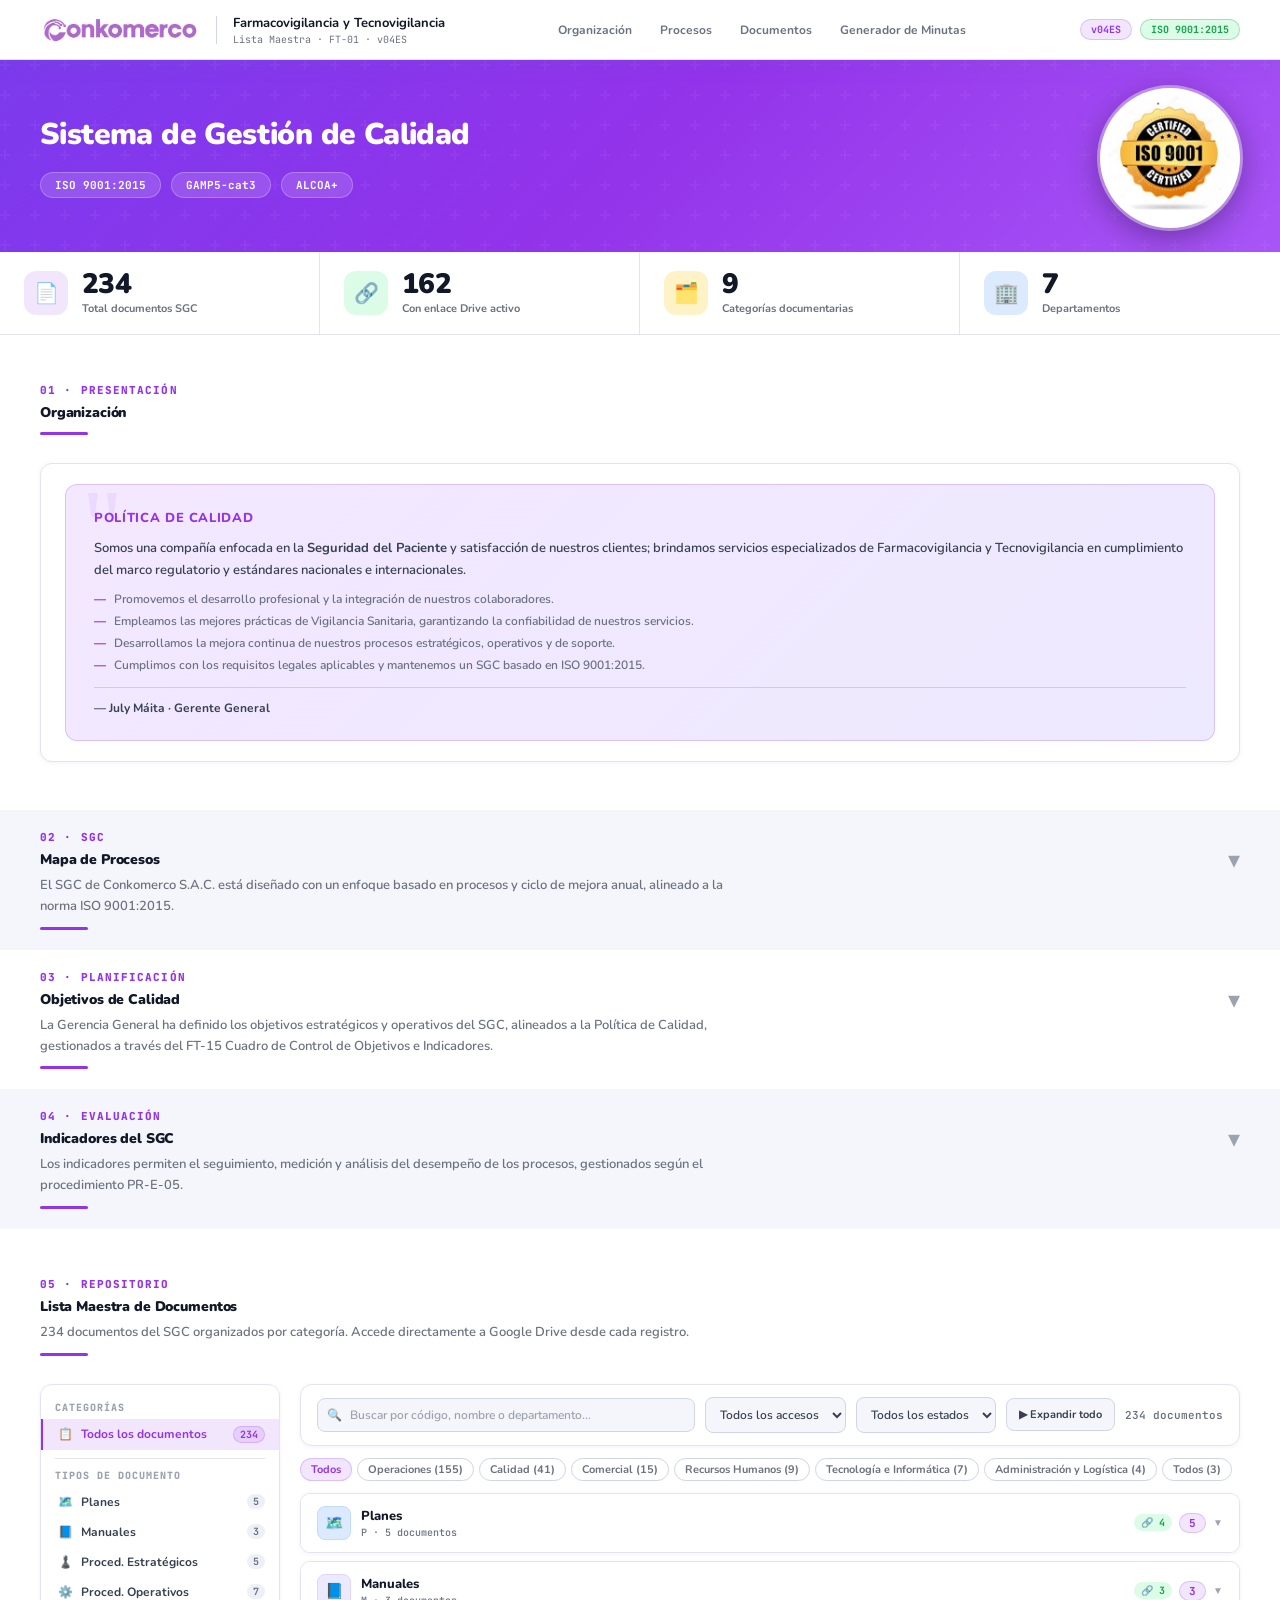
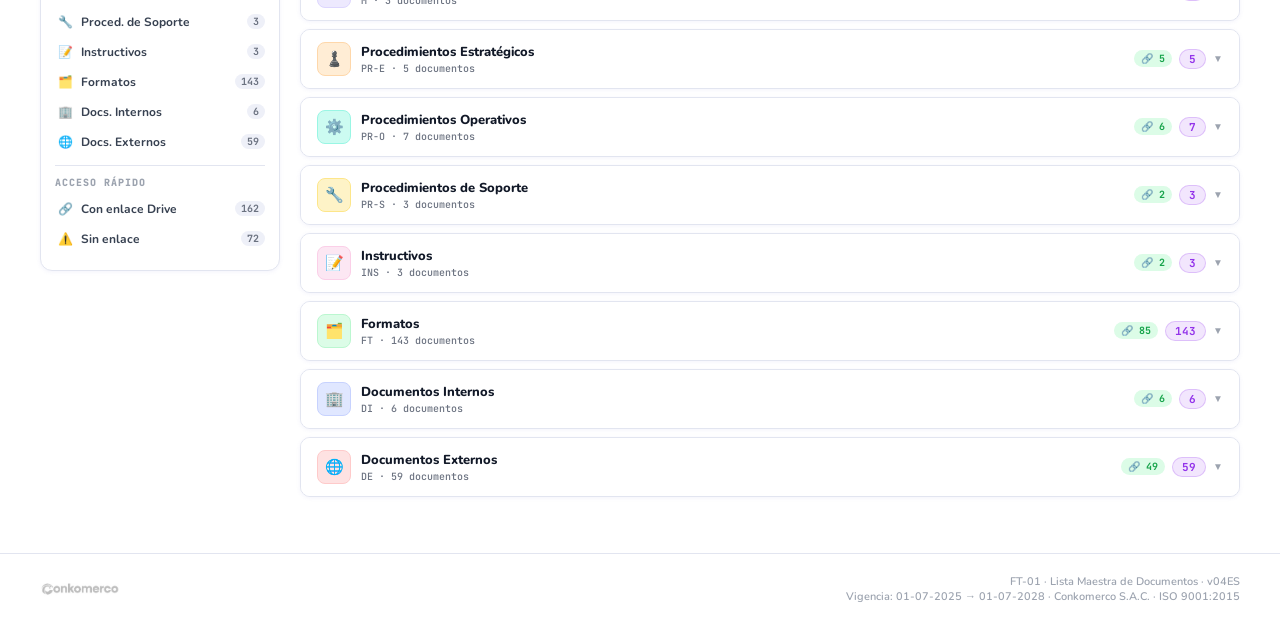
==== index.html @ baf32d4d "feat: agregar link Generar Minuta en topbar nav" ====
﻿<!DOCTYPE html>
<html lang="es">
<head>
<meta charset="UTF-8">
<meta name="viewport" content="width=device-width, initial-scale=1.0">
<title>Sistema de Gestión de Calidad — Conkomerco S.A.C.</title>
<link href="https://fonts.googleapis.com/css2?family=Nunito:wght@400;500;600;700;800;900&family=JetBrains+Mono:wght@400;500&display=swap" rel="stylesheet">
<style>
:root {
  --white:   #ffffff;
  --bg:      #f5f6fb;
  --bg2:     #eef0f8;
  --border:  #e2e5f0;
  --border2: #d0d5e8;
  --purple:  #9333ea;
  --purple2: #7c3aed;
  --purple3: #6d28d9;
  --purple-l:#f3e8ff;
  --purple-m:rgba(147,51,234,0.12);
  --purple-b:rgba(147,51,234,0.22);
  --green:   #16a34a;
  --green-bg:#dcfce7;
  --amber:   #d97706;
  --amber-bg:#fef3c7;
  --blue:    #2563eb;
  --blue-bg: #dbeafe;
  --red:     #dc2626;
  --red-bg:  #fee2e2;
  --teal:    #0d9488;
  --teal-bg: #ccfbf1;
  --text:    #111827;
  --text2:   #374151;
  --text3:   #6b7280;
  --text4:   #9ca3af;
  --mono:    'JetBrains Mono', monospace;
  --sans:    'Nunito', sans-serif;
  --r:       12px;
  --shadow:  0 1px 4px rgba(100,100,200,0.08);
  --shadow-md: 0 4px 20px rgba(100,100,200,0.12);
  --shadow-lg: 0 8px 40px rgba(100,100,200,0.15);
}
*{box-sizing:border-box;margin:0;padding:0;}
html{scroll-behavior:smooth;scroll-padding-top:68px;}
body{font-family:var(--sans);background:var(--bg);color:var(--text);}

/* ── TOPBAR ── */
.topbar{
  position:sticky;top:0;z-index:300;
  background:var(--white);border-bottom:1px solid var(--border);
  box-shadow:var(--shadow-md);
  display:flex;align-items:center;justify-content:space-between;
  padding:0 40px;height:60px;
}
.topbar-left{display:flex;align-items:center;gap:16px;}
.topbar-logo{height:48px;}
.topbar-sep{width:1px;height:28px;background:var(--border2);}
.topbar-title{font-size:13px;font-weight:700;color:var(--text);}
.topbar-sub{font-size:10px;color:var(--text3);font-family:var(--mono);margin-top:1px;}
.topbar-nav{display:flex;gap:4px;}
.topbar-nav a{
  font-size:12px;font-weight:700;color:var(--text3);text-decoration:none;
  padding:6px 12px;border-radius:8px;transition:all 0.15s;
}
.topbar-nav a:hover{background:var(--purple-l);color:var(--purple);}
.topbar-badges{display:flex;gap:8px;align-items:center;}
.badge-pill{
  font-family:var(--mono);font-size:10px;font-weight:700;
  padding:3px 10px;border-radius:20px;
  border:1px solid var(--purple-b);background:var(--purple-m);color:var(--purple);
}
.badge-pill.green{border-color:rgba(22,163,74,0.3);background:var(--green-bg);color:var(--green);}

/* ── HERO ── */
.hero{
  background:linear-gradient(135deg,#7c3aed 0%,#9333ea 50%,#a855f7 100%);
  padding:28px 40px 24px;
  display:flex;flex-direction:row;align-items:center;justify-content:space-between;
  text-align:left;position:relative;overflow:hidden;
}
.hero-left{display:flex;flex-direction:column;align-items:flex-start;position:relative;z-index:1;flex:1;}
.hero-iso{height:140px;width:140px;object-fit:contain;object-position:center;position:relative;z-index:1;flex-shrink:0;margin-left:40px;border-radius:50%;background:white;padding:8px;box-shadow:0 0 0 3px rgba(255,255,255,0.4),0 8px 32px rgba(0,0,0,0.35);}
.hero::before{
  content:'';position:absolute;inset:0;
  background:url("data:image/svg+xml,%3Csvg width='60' height='60' viewBox='0 0 60 60' xmlns='http://www.w3.org/2000/svg'%3E%3Cg fill='none' fill-rule='evenodd'%3E%3Cg fill='%23ffffff' fill-opacity='0.04'%3E%3Cpath d='M36 34v-4h-2v4h-4v2h4v4h2v-4h4v-2h-4zm0-30V0h-2v4h-4v2h4v4h2V6h4V4h-4zM6 34v-4H4v4H0v2h4v4h2v-4h4v-2H6zM6 4V0H4v4H0v2h4v4h2V6h4V4H6z'/%3E%3C/g%3E%3C/g%3E%3C/svg%3E");
}
.hero-logo{height:44px;filter:brightness(0) invert(1);margin-bottom:20px;position:relative;z-index:1;}
.hero-title{font-size:32px;font-weight:900;color:white;letter-spacing:-0.02em;line-height:1.15;position:relative;z-index:1;}
.hero-subtitle{font-size:15px;color:rgba(255,255,255,0.8);margin-top:10px;font-weight:600;position:relative;z-index:1;}
.hero-meta{
  display:flex;gap:10px;margin-top:20px;flex-wrap:wrap;justify-content:center;
  position:relative;z-index:1;
}
.hero-meta span{
  background:rgba(255,255,255,0.15);border:1px solid rgba(255,255,255,0.25);
  backdrop-filter:blur(8px);
  color:white;font-size:11px;font-weight:700;
  padding:5px 14px;border-radius:20px;font-family:var(--mono);
}

/* ── STATS STRIP ── */
.stats-strip{
  display:grid;grid-template-columns:repeat(4,1fr);
  background:var(--white);border-bottom:1px solid var(--border);
  box-shadow:var(--shadow);
}
.stat-cell{
  padding:18px 24px;display:flex;align-items:center;gap:14px;
  border-right:1px solid var(--border);transition:background 0.15s;
  cursor:default;
}
.stat-cell:last-child{border-right:none;}
.stat-cell:hover{background:#faf8ff;}
.stat-ico{
  width:44px;height:44px;border-radius:12px;
  display:flex;align-items:center;justify-content:center;font-size:20px;flex-shrink:0;
}
.s-purple{background:var(--purple-m);}
.s-green{background:var(--green-bg);}
.s-amber{background:var(--amber-bg);}
.s-blue{background:var(--blue-bg);}
.stat-num{font-size:28px;font-weight:900;color:var(--text);line-height:1;letter-spacing:-0.02em;}
.stat-lbl{font-size:11px;color:var(--text3);margin-top:3px;font-weight:700;}

/* ── SECTION WRAPPER ── */
.section{padding:48px 40px;}
.section.alt{background:var(--white);}
.section-header{margin-bottom:28px;}
.section-eyebrow{
  font-size:11px;font-weight:800;letter-spacing:0.1em;text-transform:uppercase;
  color:var(--purple);font-family:var(--mono);margin-bottom:6px;
}
.section-title{font-size:22px;font-weight:900;color:var(--text);letter-spacing:-0.01em;}
.section-desc{font-size:13px;color:var(--text3);margin-top:6px;font-weight:600;line-height:1.6;max-width:700px;}
.divider-line{width:48px;height:3px;background:var(--purple);border-radius:2px;margin-top:10px;}
.section-img-acc .section-header{cursor:pointer;user-select:none;position:relative;padding-right:28px;}
.section-img-acc .section-header::after{content:"▾";position:absolute;right:0;top:14px;font-size:24px;color:var(--text4);transition:transform 0.25s;}
.section-img-acc .section-header.open::after{transform:rotate(180deg);}
.section-img-acc{padding:20px 40px !important;}
.section-img-acc .section-header{margin-bottom:0;}

/* ── IDENTIFICACION ── */
.id-grid{display:grid;grid-template-columns:1fr 1fr;gap:20px;}
.id-card{
  background:var(--white);border:1px solid var(--border);border-radius:var(--r);
  padding:20px 24px;box-shadow:var(--shadow);
}
.id-card.full{grid-column:1/-1;}
.id-card-title{font-size:11px;font-weight:800;letter-spacing:0.08em;text-transform:uppercase;color:var(--purple);margin-bottom:12px;font-family:var(--mono);}
.id-row{display:flex;gap:8px;padding:7px 0;border-bottom:1px solid var(--border);align-items:flex-start;}
.id-row:last-child{border-bottom:none;}
.id-key{font-size:12px;font-weight:700;color:var(--text2);min-width:140px;flex-shrink:0;}
.id-val{font-size:12px;color:var(--text3);font-weight:600;}
.id-val a{color:var(--purple);text-decoration:none;font-weight:700;}
.id-val a:hover{text-decoration:underline;}
.policy-box{
  background:linear-gradient(135deg,var(--purple-l),#ede9fe);
  border:1px solid var(--purple-b);border-radius:var(--r);
  padding:24px 28px;position:relative;overflow:hidden;
}
.policy-box::before{
  content:'"';position:absolute;top:-10px;left:16px;
  font-size:100px;color:var(--purple);opacity:0.08;font-family:Georgia,serif;line-height:1;
}
.policy-title{font-size:13px;font-weight:800;color:var(--purple);margin-bottom:10px;text-transform:uppercase;letter-spacing:0.05em;}
.policy-text{font-size:13px;color:var(--text2);line-height:1.7;font-weight:600;}
.policy-bullets{margin-top:10px;display:flex;flex-direction:column;gap:6px;}
.policy-bullet{display:flex;gap:8px;align-items:flex-start;font-size:12px;color:var(--text3);font-weight:600;}
.policy-bullet::before{content:"—";color:var(--purple);font-weight:800;flex-shrink:0;}
.policy-sign{margin-top:14px;padding-top:12px;border-top:1px solid var(--purple-b);font-size:12px;font-weight:700;color:var(--text2);}

/* ── MISION VISION ── */
.mv-grid{display:grid;grid-template-columns:1fr 1fr;gap:20px;}
.mv-card{
  background:var(--white);border:1px solid var(--border);border-radius:var(--r);
  padding:24px;box-shadow:var(--shadow);display:flex;flex-direction:column;gap:10px;
}
.mv-icon{font-size:28px;}
.mv-label{font-size:11px;font-weight:800;text-transform:uppercase;letter-spacing:0.08em;color:var(--purple);font-family:var(--mono);}
.mv-text{font-size:13px;color:var(--text2);line-height:1.7;font-weight:600;}

/* ── MAPA DE PROCESOS ── */
.img-frame{
  background:var(--white);border:1px solid var(--border);border-radius:var(--r);
  padding:20px;box-shadow:var(--shadow-md);overflow:hidden;
}
.img-frame img{width:70%;height:auto;display:block;border-radius:8px;}
.img-caption{font-size:11px;color:var(--text4);text-align:center;margin-top:10px;font-style:italic;font-weight:600;}

/* ── OBJETIVOS ── */
.obj-img{
  background:var(--white);border:1px solid var(--border);border-radius:var(--r);
  padding:20px;box-shadow:var(--shadow-md);
}
.obj-img img{width: 50%;height:auto;display:block;border-radius:8px;}

/* ── INDICADORES ── */
.ind-img{
  background:var(--white);border:1px solid var(--border);border-radius:var(--r);
  padding:20px;box-shadow:var(--shadow-md);overflow-x:auto;
}
.ind-img img{width:100%;height:auto;display:block;border-radius:6px;min-width:600px;}

/* ── DOCUMENTOS ── */
.main-layout{display:flex;gap:20px;}
.sidebar{
  width:240px;min-width:240px;
  background:var(--white);border:1px solid var(--border);border-radius:var(--r);
  padding:16px 0;box-shadow:var(--shadow);
  height:fit-content;position:sticky;top:76px;
}
.sb-lbl{font-size:10px;font-weight:800;letter-spacing:0.1em;text-transform:uppercase;color:var(--text4);padding:0 14px 5px;font-family:var(--mono);}
.sb-div{height:1px;background:var(--border);margin:8px 14px 10px;}
.nav-item{
  display:flex;align-items:center;justify-content:space-between;
  padding:7px 14px;cursor:pointer;border-left:2px solid transparent;
  transition:background 0.12s;
}
.nav-item:hover{background:var(--bg);}
.nav-item.active{background:var(--purple-m);border-left-color:var(--purple);}
.nav-left{display:flex;align-items:center;gap:8px;}
.nav-icon{font-size:12px;width:16px;text-align:center;}
.nav-label{font-size:12px;color:var(--text2);font-weight:700;}
.nav-item.active .nav-label{color:var(--purple);}
.nav-cnt{
  font-family:var(--mono);font-size:10px;font-weight:700;
  background:var(--bg2);color:var(--text3);padding:1px 6px;border-radius:10px;
}
.nav-item.active .nav-cnt{background:var(--purple-m);color:var(--purple);border:1px solid var(--purple-b);}

.docs-area{flex:1;min-width:0;}
.docs-controls{
  background:var(--white);border:1px solid var(--border);border-radius:var(--r);
  padding:12px 16px;display:flex;gap:10px;align-items:center;
  margin-bottom:12px;box-shadow:var(--shadow);flex-wrap:wrap;
}
.sw{position:relative;flex:1;min-width:180px;}
.si{position:absolute;left:10px;top:50%;transform:translateY(-50%);color:var(--text4);font-size:12px;}
.search-input{
  width:100%;background:var(--bg);border:1px solid var(--border2);
  border-radius:8px;padding:8px 12px 8px 32px;
  color:var(--text);font-size:12px;font-family:var(--sans);font-weight:600;
  outline:none;transition:border 0.15s,box-shadow 0.15s;
}
.search-input:focus{border-color:var(--purple);box-shadow:0 0 0 3px var(--purple-m);}
.search-input::placeholder{color:var(--text4);}
.fsel{
  background:var(--bg);border:1px solid var(--border2);border-radius:8px;
  padding:8px 10px;color:var(--text2);font-size:12px;font-family:var(--sans);
  font-weight:600;outline:none;cursor:pointer;
}
.btn-exp{
  background:var(--bg);border:1px solid var(--border2);border-radius:8px;
  padding:8px 12px;color:var(--text2);font-size:11px;font-family:var(--sans);
  font-weight:700;cursor:pointer;transition:all 0.15s;white-space:nowrap;
}
.btn-exp:hover{border-color:var(--purple);color:var(--purple);background:var(--purple-l);}
.rcnt{font-size:11px;color:var(--text3);font-family:var(--mono);white-space:nowrap;font-weight:600;}

.dept-pills{display:flex;gap:5px;flex-wrap:wrap;margin-bottom:12px;}
.dp{
  padding:3px 10px;border-radius:20px;font-size:11px;cursor:pointer;
  background:var(--white);color:var(--text3);border:1px solid var(--border2);
  transition:all 0.15s;white-space:nowrap;font-weight:700;
}
.dp:hover{border-color:var(--purple);color:var(--purple);}
.dp.active{background:var(--purple-m);color:var(--purple);border-color:var(--purple-b);}

/* ACCORDION */
.accordion{
  margin-bottom:8px;border-radius:10px;overflow:hidden;
  border:1px solid var(--border);background:var(--white);box-shadow:var(--shadow);
}
.acc-header{
  display:flex;align-items:center;justify-content:space-between;
  padding:12px 16px;cursor:pointer;background:var(--white);
  transition:background 0.13s;user-select:none;
}
.acc-header:hover{background:#faf8ff;}
.acc-header.open{border-bottom:1px solid var(--border);}
.acc-left{display:flex;align-items:center;gap:10px;}
.acc-ico{
  width:34px;height:34px;border-radius:8px;
  display:flex;align-items:center;justify-content:center;
  font-size:15px;flex-shrink:0;border:1px solid transparent;
}
.acc-title{font-size:13px;font-weight:800;color:var(--text);}
.acc-sub{font-size:10px;color:var(--text3);margin-top:1px;font-family:var(--mono);font-weight:500;}
.acc-right{display:flex;align-items:center;gap:7px;}
.acc-cnt{
  font-family:var(--mono);font-size:11px;font-weight:700;
  color:var(--purple);background:var(--purple-m);
  border:1px solid var(--purple-b);padding:2px 9px;border-radius:20px;
}
.acc-link{font-size:10px;color:var(--green);background:var(--green-bg);padding:2px 7px;border-radius:20px;font-family:var(--mono);font-weight:700;}
.acc-chev{color:var(--text4);font-size:10px;transition:transform 0.25s;}
.acc-header.open .acc-chev{transform:rotate(180deg);}
.acc-body{max-height:0;overflow:hidden;transition:max-height 0.35s cubic-bezier(0.4,0,0.2,1);}
.acc-body.open{max-height:6000px;}

/* TABLE */
.twrap{overflow-x:auto;}
table{width:100%;border-collapse:collapse;}
thead tr{background:var(--bg);}
th{
  padding:8px 12px;text-align:left;
  font-size:9px;font-weight:800;letter-spacing:0.08em;
  text-transform:uppercase;color:var(--text3);
  border-bottom:1px solid var(--border);white-space:nowrap;
}
tbody tr{border-bottom:1px solid var(--border);transition:background 0.1s;}
tbody tr:last-child{border-bottom:none;}
tbody tr:hover{background:#faf8ff;}
td{padding:9px 12px;font-size:12px;color:var(--text2);vertical-align:middle;font-weight:600;}
td.code{font-family:var(--mono);font-size:10px;color:var(--purple);font-weight:700;white-space:nowrap;}
td.nombre{color:var(--text);font-size:12px;max-width:280px;font-weight:700;}
td.depto{font-size:10px;color:var(--text3);white-space:nowrap;font-weight:700;}
.bdg{display:inline-flex;align-items:center;padding:2px 7px;border-radius:20px;font-size:9px;font-weight:800;white-space:nowrap;}
.bdg-g{background:var(--green-bg);color:var(--green);}
.bdg-x{background:var(--bg2);color:var(--text3);border:1px solid var(--border2);}
.dlink{
  display:inline-flex;align-items:center;gap:3px;
  color:var(--purple);font-size:10px;text-decoration:none;font-weight:800;
  padding:3px 8px;border-radius:6px;
  background:var(--purple-m);border:1px solid var(--purple-b);
  transition:all 0.13s;white-space:nowrap;
}
.dlink:hover{background:rgba(147,51,234,0.18);}
.nolink{font-size:10px;color:var(--text4);font-family:var(--mono);font-weight:500;}
.acc-empty{padding:24px;text-align:center;color:var(--text3);font-size:12px;font-weight:600;}

/* Icon themes */
.t-P  {background:#dbeafe;border-color:#bfdbfe;}
.t-M  {background:#ede9fe;border-color:#ddd6fe;}
.t-PE {background:#ffedd5;border-color:#fed7aa;}
.t-PO {background:#ccfbf1;border-color:#99f6e4;}
.t-PS {background:#fef3c7;border-color:#fde68a;}
.t-INS{background:#fce7f3;border-color:#fbcfe8;}
.t-FT {background:#dcfce7;border-color:#bbf7d0;}
.t-DI {background:#e0e7ff;border-color:#c7d2fe;}
.t-DE {background:#fee2e2;border-color:#fecaca;}

/* ── FOOTER ── */
.footer{
  background:var(--white);border-top:1px solid var(--border);
  padding:20px 40px;display:flex;align-items:center;justify-content:space-between;
  flex-wrap:wrap;gap:12px;
}
.footer-left img{height:24px;filter:grayscale(1);opacity:0.5;}
.footer-right{font-size:11px;color:var(--text4);font-weight:600;text-align:right;}

/* Scrollbar */
::-webkit-scrollbar{width:5px;height:5px;}
::-webkit-scrollbar-track{background:var(--bg);}
::-webkit-scrollbar-thumb{background:var(--border2);border-radius:3px;}

@media(max-width:900px){
  .id-grid,.mv-grid{grid-template-columns:1fr;}
  .id-card.full{grid-column:auto;}
  .main-layout{flex-direction:column;}
  .sidebar{position:static;width:100%;}
  .stats-strip{grid-template-columns:repeat(2,1fr);}
  .section{padding:32px 20px;}
  .topbar{padding:0 20px;}
  .topbar-nav{display:none;}
  .hero{padding:40px 20px 32px;}
  .hero-title{font-size:24px;}
  .footer{padding:16px 20px;}
}
</style>
</head>
<body>

<!-- TOPBAR -->
<header class="topbar">
  <div class="topbar-left">
    <img loading="lazy" decoding="async" class="topbar-logo" src="[data-uri]" alt="Conkomerco">
    <div class="topbar-sep"></div>
    <div>
      <div class="topbar-title">Farmacovigilancia y Tecnovigilancia</div>
      <div class="topbar-sub">Lista Maestra · FT-01 · v04ES</div>
    </div>
  </div>
  <nav class="topbar-nav">
    <a href="#organizacion">Organización</a>
    <a href="#procesos" onclick="event.preventDefault();document.getElementById('procesos').scrollIntoView({behavior:'smooth',block:'start'});">Procesos</a>
    <a href="#documentos">Documentos</a>
    <a href="https://script.google.com/a/macros/conkomerco.com/s/AKfycbxqw31w1aDxt_4dGARFPSX3eQYQvA6dh6KtcQdSIgGUoa5r4CIFBnGa7OiDx9TzDQig/exec" target="_blank" rel="noopener">Generador de Minutas</a>
  </nav>
  <div class="topbar-badges">
    <span class="badge-pill">v04ES</span>
    <span class="badge-pill green">ISO 9001:2015</span>
  </div>
</header>

<!-- HERO -->
<section class="hero">
  <div class="hero-left">
    <div class="hero-title" style="font-size:30px;">Sistema de Gestión de Calidad</div>
    <div class="hero-meta">
      <span>ISO 9001:2015</span>
      <span>GAMP5-cat3</span>
      <span>ALCOA+</span>
    </div>
  </div>
  <img loading="lazy" decoding="async" class="hero-iso" src="images/iso_certificado.jpg" alt="ISO 9001 Certified">
</section>

<!-- STATS -->
<div class="stats-strip">
  <div class="stat-cell">
    <div class="stat-ico s-purple">📄</div>
    <div><div class="stat-num">234</div><div class="stat-lbl">Total documentos SGC</div></div>
  </div>
  <div class="stat-cell">
    <div class="stat-ico s-green">🔗</div>
    <div><div class="stat-num">162</div><div class="stat-lbl">Con enlace Drive activo</div></div>
  </div>
  <div class="stat-cell">
    <div class="stat-ico s-amber">🗂️</div>
    <div><div class="stat-num">9</div><div class="stat-lbl">Categorías documentarias</div></div>
  </div>
  <div class="stat-cell">
    <div class="stat-ico s-blue">🏢</div>
    <div><div class="stat-num">7</div><div class="stat-lbl">Departamentos</div></div>
  </div>
</div>

<!-- ORGANIZACIÓN -->
<section class="section alt" id="organizacion">
  <div class="section-header">
    <div class="section-eyebrow">01 · Presentación</div>
    <div class="section-title"style="font-size:14px;">Organización</div>
    <div class="divider-line"></div>
  </div>
  <div class="id-grid">
    <div class="id-card full">
      <div class="policy-box">
        <div class="policy-title">Política de Calidad</div>
        <div class="policy-text">Somos una compañía enfocada en la <strong>Seguridad del Paciente</strong> y satisfacción de nuestros clientes; brindamos servicios especializados de Farmacovigilancia y Tecnovigilancia en cumplimiento del marco regulatorio y estándares nacionales e internacionales.</div>
        <div class="policy-bullets">
          <div class="policy-bullet">Promovemos el desarrollo profesional y la integración de nuestros colaboradores.</div>
          <div class="policy-bullet">Empleamos las mejores prácticas de Vigilancia Sanitaria, garantizando la confiabilidad de nuestros servicios.</div>
          <div class="policy-bullet">Desarrollamos la mejora continua de nuestros procesos estratégicos, operativos y de soporte.</div>
          <div class="policy-bullet">Cumplimos con los requisitos legales aplicables y mantenemos un SGC basado en ISO 9001:2015.</div>
        </div>
        <div class="policy-sign">— July Máita · Gerente General</div>
      </div>
    </div>
  </div>
</section>

<!-- MAPA DE PROCESOS -->
<section class="section section-img-acc" id="procesos">
  <div class="section-header" onclick="toggleImgSection('procesos')">
    <div class="section-eyebrow">02 · SGC</div>
    <div class="section-title" style="font-size:14px;">Mapa de Procesos</div>
    <div class="section-desc">El SGC de Conkomerco S.A.C. está diseñado con un enfoque basado en procesos y ciclo de mejora anual, alineado a la norma ISO 9001:2015.</div>
    <div class="divider-line"></div>
  </div>
  <div class="acc-body" id="imgbody-procesos">
  <div class="img-frame">
    <img decoding="async" data-src="images/mapa-procesos.jpg" alt="Mapa de Procesos Conkomerco SAC" style="width:70%;height:auto;display:block;border-radius:8px;">
    <div class="img-caption" style="text-align:left;">Gráfico 1. Mapa de Procesos de Conkomerco S.A.C. · Fuente: M-02 Mapa de Procesos y Caracterización</div>
  </div>
  </div>
</section>

<!-- OBJETIVOS -->
<section class="section alt section-img-acc" id="objetivos">
  <div class="section-header" onclick="toggleImgSection('objetivos')">
    <div class="section-eyebrow">03 · Planificación</div>
    <div class="section-title" style="font-size:14px;">Objetivos de Calidad</div>
    <div class="section-desc">La Gerencia General ha definido los objetivos estratégicos y operativos del SGC, alineados a la Política de Calidad, gestionados a través del FT-15 Cuadro de Control de Objetivos e Indicadores.</div>
    <div class="divider-line"></div>
  </div>
  <div class="acc-body" id="imgbody-objetivos">
  <div class="obj-img">
    <img decoding="async" data-src="images/objetivos.jpg" alt="Objetivos de Calidad SGC" style="width:50%;height:auto;display:block;border-radius:8px;">
    <div class="img-caption" style="text-align:left;font-size:11px;color:var(--text4);margin-top:10px;font-style:italic;font-weight:600;">Tabla de Objetivos Estratégicos y Operativos · Fuente: FT-15 Cuadro de Control de Objetivos e Indicadores del SGC</div>
  </div>
  </div>
</section>

<!-- INDICADORES -->
<section class="section section-img-acc" id="indicadores">
  <div class="section-header" onclick="toggleImgSection('indicadores')">
    <div class="section-eyebrow">04 · Evaluación</div>
    <div class="section-title" style="font-size:14px;">Indicadores del SGC</div>
    <div class="section-desc">Los indicadores permiten el seguimiento, medición y análisis del desempeño de los procesos, gestionados según el procedimiento PR-E-05.</div>
    <div class="divider-line"></div>
  </div>
  <div class="acc-body" id="imgbody-indicadores">
  <div class="ind-img">
    <img decoding="async" data-src="images/indicadores.jpg" alt="Indicadores del SGC" style="width:100%;height:auto;display:block;border-radius:6px;">
    <div class="img-caption" style="text-align:left;font-size:11px;color:var(--text4);margin-top:10px;font-style:italic;font-weight:600;">12 Indicadores del Sistema de Gestión de Calidad · Fuente: FT-15 Cuadro de Control de Objetivos e Indicadores del SGC</div>
  </div>
  </div>
</section>

<!-- DOCUMENTOS -->
<section class="section alt" id="documentos">
  <div class="section-header">
    <div class="section-eyebrow">05 · Repositorio</div>
    <div class="section-title"style="font-size:14px;">Lista Maestra de Documentos</div>
    <div class="section-desc">234 documentos del SGC organizados por categoría. Accede directamente a Google Drive desde cada registro.</div>
    <div class="divider-line"></div>
  </div>

  <div class="main-layout">
    <!-- Sidebar -->
    <nav class="sidebar" id="repo-sidebar">
      <div class="sb-lbl">Categorías</div>
      <div class="nav-item active" id="nav-todos" onclick="setSF('todos')">
        <div class="nav-left"><span class="nav-icon">📋</span><span class="nav-label">Todos los documentos</span></div>
        <span class="nav-cnt" id="sb-cnt-todos">234</span>
      </div>
      <div class="sb-div"></div>
      <div class="sb-lbl">Tipos de documento</div>
      <div class="nav-item" id="nav-P"    onclick="setSF('P')">   <div class="nav-left"><span class="nav-icon">🗺️</span><span class="nav-label">Planes</span></div>                 <span class="nav-cnt">5</span></div>
      <div class="nav-item" id="nav-M"    onclick="setSF('M')">   <div class="nav-left"><span class="nav-icon">📘</span><span class="nav-label">Manuales</span></div>                <span class="nav-cnt">3</span></div>
      <div class="nav-item" id="nav-PR-E" onclick="setSF('PR-E')"><div class="nav-left"><span class="nav-icon">♟️</span><span class="nav-label">Proced. Estratégicos</span></div>   <span class="nav-cnt">5</span></div>
      <div class="nav-item" id="nav-PR-O" onclick="setSF('PR-O')"><div class="nav-left"><span class="nav-icon">⚙️</span><span class="nav-label">Proced. Operativos</span></div>     <span class="nav-cnt">7</span></div>
      <div class="nav-item" id="nav-PR-S" onclick="setSF('PR-S')"><div class="nav-left"><span class="nav-icon">🔧</span><span class="nav-label">Proced. de Soporte</span></div>     <span class="nav-cnt">3</span></div>
      <div class="nav-item" id="nav-INS"  onclick="setSF('INS')"> <div class="nav-left"><span class="nav-icon">📝</span><span class="nav-label">Instructivos</span></div>           <span class="nav-cnt">3</span></div>
      <div class="nav-item" id="nav-FT"   onclick="setSF('FT')">  <div class="nav-left"><span class="nav-icon">🗂️</span><span class="nav-label">Formatos</span></div>              <span class="nav-cnt">143</span></div>
      <div class="nav-item" id="nav-DI"   onclick="setSF('DI')">  <div class="nav-left"><span class="nav-icon">🏢</span><span class="nav-label">Docs. Internos</span></div>        <span class="nav-cnt">6</span></div>
      <div class="nav-item" id="nav-DE"   onclick="setSF('DE')">  <div class="nav-left"><span class="nav-icon">🌐</span><span class="nav-label">Docs. Externos</span></div>        <span class="nav-cnt">59</span></div>
      <div class="sb-div"></div>
      <div class="sb-lbl">Acceso rápido</div>
      <div class="nav-item" id="nav-link"   onclick="setSF('link')">  <div class="nav-left"><span class="nav-icon">🔗</span><span class="nav-label">Con enlace Drive</span></div><span class="nav-cnt">162</span></div>
      <div class="nav-item" id="nav-nolink" onclick="setSF('nolink')"><div class="nav-left"><span class="nav-icon">⚠️</span><span class="nav-label">Sin enlace</span></div>     <span class="nav-cnt">72</span></div>
    </nav>

    <!-- Docs area -->
    <div class="docs-area">
      <!-- Controls -->
      <div class="docs-controls">
        <div class="sw">
          <span class="si">🔍</span>
          <input class="search-input" id="repo-search" type="text"
            placeholder="Buscar por código, nombre o departamento..."
            oninput="repoSearch()">
        </div>
        <select class="fsel" id="repo-link-filter" onchange="repoSearch()">
          <option value="">Todos los accesos</option>
          <option value="con">Con enlace Drive</option>
          <option value="sin">Sin enlace</option>
        </select>
        <select class="fsel" id="repo-estado-filter" onchange="repoSearch()">
          <option value="">Todos los estados</option>
          <option value="Culminado">Culminado</option>
          <option value="Aprobado">Aprobado</option>
          <option value="En desuso">En desuso</option>
        </select>
        <button class="btn-exp" id="btn-exp" onclick="repoToggleAll()">▶ Expandir todo</button>
        <span class="rcnt" id="repo-count">234 documentos</span>
      </div>
      <!-- Dept pills -->
      <div class="dept-pills" id="repo-dept-pills"></div>
      <!-- Accordions -->
      <div id="repo-content"></div>
    </div>
  </div>
</section>

<!-- FOOTER -->
<footer class="footer">
  <img loading="lazy" decoding="async" src="[data-uri]" alt="Conkomerco" style="height:24px;opacity:0.5;filter:grayscale(1);">
  <div class="footer-right">
    FT-01 · Lista Maestra de Documentos · v04ES<br>
    Vigencia: 01-07-2025 → 01-07-2028 · Conkomerco S.A.C. · ISO 9001:2015
  </div>
</footer>


<script>
(function(){
var DOCS = [{"tipo": "Planes", "sheet": "P", "codigo": "P-01", "departamento": "Administración y Logística", "nombre": "Plan Estratégico de Negocio", "version": "2.0", "estado": "Culminado", "fecha_aprobacion": "04/10/2024", "fecha_expiracion": "04/10/2027", "ruta": "https://drive.google.com/file/d/1szDlk1JlP-2qDSDuHF6WFmEE4m2W6SW9/view?usp=sharing"}, {"tipo": "Planes", "sheet": "P", "codigo": "P-02", "departamento": "Comercial", "nombre": "Plan Comercial", "version": "1.0", "estado": "Culminado", "fecha_aprobacion": "04/10/2021", "fecha_expiracion": "04/10/2024", "ruta": "https://drive.google.com/drive/search?q=plan%20comercial"}, {"tipo": "Planes", "sheet": "P", "codigo": "P-03", "departamento": "Operaciones", "nombre": "Plan Operativo", "version": "1.0", "estado": "Culminado", "fecha_aprobacion": "04/10/2021", "fecha_expiracion": "04/10/2024", "ruta": "https://drive.google.com/file/d/1brqxQva53FnWx1KMtRZccASIJ-9NVFK7/view?usp=sharing"}, {"tipo": "Planes", "sheet": "P", "codigo": "P-04", "departamento": "Calidad", "nombre": "Plan de Continuidad de Actividades", "version": "2.0", "estado": "Culminado", "fecha_aprobacion": "03/02/2025", "fecha_expiracion": "03/02/2028", "ruta": "https://drive.google.com/file/d/1RtCtUkRrhhKMWLnRIx56AtiJfW_Gy-Ux/view?usp=sharing"}, {"tipo": "Planes", "sheet": "P", "codigo": "P-05", "departamento": "Operaciones", "nombre": "Plan de comunicaciones con clientes", "version": "1.0", "estado": "Culminado", "fecha_aprobacion": "01/07/2025", "fecha_expiracion": "01/07/2028", "ruta": ""}, {"tipo": "Manuales", "sheet": "M", "codigo": "M-01", "departamento": "Calidad", "nombre": "Manual de Calidad", "version": "4.0", "estado": "Culminado", "fecha_aprobacion": "18/08/2025", "fecha_expiracion": "18/08/2028", "ruta": "https://drive.google.com/file/d/1weWNsbxwPSwPxegIJcFgUT_jlDCu9Xdu/view?usp=sharing"}, {"tipo": "Manuales", "sheet": "M", "codigo": "M-02", "departamento": "Calidad", "nombre": "Manual de Organización y Funciones", "version": "5.0", "estado": "Culminado", "fecha_aprobacion": "10/06/2026", "fecha_expiracion": "10/06/2029", "ruta": "https://drive.google.com/file/d/18v85A-PhpjChgwUoIQHATFi7XvOIYtAq/view?usp=drive_link"}, {"tipo": "Manuales", "sheet": "M", "codigo": "M-03", "departamento": "Calidad", "nombre": "Mapa de Procesos y Caracterización", "version": "2.0", "estado": "Culminado", "fecha_aprobacion": "26/07/2024", "fecha_expiracion": "26/07/2027", "ruta": "https://drive.google.com/file/d/1TEW2gX9Wzuw4dBtbnH9fUCZr-ADYMtx-/view?usp=sharing"}, {"tipo": "Procedimientos Estratégicos", "sheet": "PR-E", "codigo": "PR-E-01", "departamento": "Calidad", "nombre": "Gestion de Documentos", "version": "2.0", "estado": "Culminado", "fecha_aprobacion": "23/09/2023", "fecha_expiracion": "23/09/2026", "ruta": "https://drive.google.com/file/d/1gjDIVQNxE_IkfE0mMO2wDBmDafOYpMvQ/view?usp=drive_link"}, {"tipo": "Procedimientos Estratégicos", "sheet": "PR-E", "codigo": "PR-E-02", "departamento": "Calidad", "nombre": "Gestion de Información Confidencial", "version": "1.0", "estado": "Culminado", "fecha_aprobacion": "01/08/2023", "fecha_expiracion": "01/08/2026", "ruta": "https://drive.google.com/file/d/10bVKgRdfsd62DffH8ae2Bga6KPe7MCvB/view?usp=sharing"}, {"tipo": "Procedimientos Estratégicos", "sheet": "PR-E", "codigo": "PR-E-03", "departamento": "Calidad", "nombre": "Acciones Correctivas y Mejora", "version": "3.0", "estado": "Culminado", "fecha_aprobacion": "26/01/2026", "fecha_expiracion": "26/01/2029", "ruta": "https://drive.google.com/file/d/1s9H7l7k7pgRv8VWltz80abtS9qAs1Vwx/view?usp=sharing"}, {"tipo": "Procedimientos Estratégicos", "sheet": "PR-E", "codigo": "PR-E-04", "departamento": "Calidad", "nombre": "Auditoria Interna del SGC", "version": "2.0", "estado": "Culminado", "fecha_aprobacion": "14/07/2023", "fecha_expiracion": "14/07/2026", "ruta": "https://drive.google.com/file/d/1l5CbbAJ5tAZSD0uimDBHa_x6z5KA8_NQ/view?usp=drive_link"}, {"tipo": "Procedimientos Estratégicos", "sheet": "PR-E", "codigo": "PR-E-05", "departamento": "Calidad", "nombre": "Análisis de Datos y Revisión por la Dirección", "version": "1", "estado": "Culminado", "fecha_aprobacion": "01/08/2023", "fecha_expiracion": "01/08/2026", "ruta": "https://drive.google.com/file/d/111qmwUG5SkMOtu16bdB1EkVQZdjf7Hwf/view?usp=sharing"}, {"tipo": "Procedimientos Operativos", "sheet": "PR-O", "codigo": "PR-O-01", "departamento": "Comercial", "nombre": "Gestiòn Comercial", "version": "1.0", "estado": "Culminado", "fecha_aprobacion": "25/10/2024", "fecha_expiracion": "25/10/2027", "ruta": "https://drive.google.com/file/d/1BuLXEvmRDSOxOcccsrh8G67iuxRcxcrJ/view?usp=drive_link"}, {"tipo": "Procedimientos Operativos", "sheet": "PR-O", "codigo": "PR-O-02", "departamento": "Operaciones", "nombre": "Consultoría, Auditoría y Capacitaciones", "version": "1.0", "estado": "Culminado", "fecha_aprobacion": "06/12/2024", "fecha_expiracion": "06/12/2027", "ruta": "https://drive.google.com/file/d/1eBA5jbJIFGDRE1aLxah492DdELjF7wSX/view?usp=drive_link"}, {"tipo": "Procedimientos Operativos", "sheet": "PR-O", "codigo": "PR-O-03", "departamento": "Operaciones", "nombre": "Gestión de Unidad de Vigilancia Sanitaria", "version": "5.0", "estado": "Culminado", "fecha_aprobacion": "01/07/2025", "fecha_expiracion": "01/07/2028", "ruta": "https://drive.google.com/file/d/1GS60frATzWMBd51APxDddXmbWYOYpbE9/view?usp=drive_link"}, {"tipo": "Procedimientos Operativos", "sheet": "PR-O", "codigo": "PR-O-04", "departamento": "Operaciones", "nombre": "Elaboración de Documentos de Seguridad", "version": "4.0", "estado": "Culminado", "fecha_aprobacion": "26/04/2023", "fecha_expiracion": "26/04/2026", "ruta": "https://drive.google.com/file/d/18s7FPVwWOnR2r1cS6kDg8M_tMizHSkLN/view?usp=drive_link"}, {"tipo": "Procedimientos Operativos", "sheet": "PR-O", "codigo": "PR-O-05", "departamento": "Calidad", "nombre": "Servicio al Cliente y Post Venta", "version": "2.0", "estado": "Culminado", "fecha_aprobacion": "21/03/2025", "fecha_expiracion": "21/03/2028", "ruta": "https://drive.google.com/file/d/1wwpBp5QbPBYkmfYIBtO9AIYSgRFMx0tR/view?usp=sharing"}, {"tipo": "Procedimientos Operativos", "sheet": "PR-O", "codigo": "PR-O-06", "departamento": "Comercial", "nombre": "Gestión y Promoción de Eventos Educativos", "version": "2.0", "estado": "Culminado", "fecha_aprobacion": "11/09/2023", "fecha_expiracion": "11/09/2026", "ruta": "https://drive.google.com/file/d/1pnwz13mUdVlCzNKciF9pTHUdtbiT-uFs/view?usp=drive_link"}, {"tipo": "Procedimientos Operativos", "sheet": "PR-O", "codigo": "PR-O-07", "departamento": "Calidad", "nombre": "Autoinspecciones", "version": "1.0", "estado": "Culminado", "fecha_aprobacion": "27/04/2023", "fecha_expiracion": "27/04/2026", "ruta": "PR-O-07"}, {"tipo": "Procedimientos de Soporte", "sheet": "PR-S", "codigo": "PR-S-01", "departamento": "Recursos Humanos", "nombre": "Gestión del Recurso Humano", "version": "2.0", "estado": "Culminado", "fecha_aprobacion": "12/09/2023", "fecha_expiracion": "12/09/2026", "ruta": "https://drive.google.com/file/d/1nEKObdGLymQecMOz-Cpro-RoidkAzS2-/view?usp=drive_link"}, {"tipo": "Procedimientos de Soporte", "sheet": "PR-S", "codigo": "PR-S-02", "departamento": "Administración y Logística", "nombre": "Gestión de Proveedores", "version": "2.0", "estado": "Culminado", "fecha_aprobacion": "03/07/2025", "fecha_expiracion": "03/07/2029", "ruta": "https://drive.google.com/file/d/1QYFvYBrvFlvPYVfa6qPsSOs1xRunOheB/view?usp=sharing"}, {"tipo": "Procedimientos de Soporte", "sheet": "PR-S", "codigo": "PR-S-03", "departamento": "Tecnología e Informática", "nombre": "Gestión de Tecnologías e Informática", "version": "1.0", "estado": "Culminado", "fecha_aprobacion": "18/08/2021", "fecha_expiracion": "23/08/2024", "ruta": "PR-S-03"}, {"tipo": "Instructivos", "sheet": "INS", "codigo": "INS-01", "departamento": "Calidad", "nombre": "Herramienta AMEF", "version": "2.0", "estado": "Culminado", "fecha_aprobacion": "20/07/2022", "fecha_expiracion": "20/07/2025", "ruta": "INS-01"}, {"tipo": "Instructivos", "sheet": "INS", "codigo": "INS-02", "departamento": "Calidad", "nombre": "INSTRUCTIVO DE FIRMAS DIGITALES", "version": "1.0", "estado": "Culminado", "fecha_aprobacion": "23/05/2022", "fecha_expiracion": "23/05/2024", "ruta": "https://drive.google.com/file/d/1cxJEnKgMy6RyK_ysUhPZ8VoGlD88r8A0/view"}, {"tipo": "Instructivos", "sheet": "INS", "codigo": "INS-03", "departamento": "Operaciones", "nombre": "INSTRUCTIVO PARA EL MONITOREO DE LA LITERATURA CIENTÍFICA", "version": "1.0", "estado": "Culminado", "fecha_aprobacion": "26/09/2023", "fecha_expiracion": "26/09/2026", "ruta": "https://drive.google.com/file/d/1zCA567w8NO3YSToAVEhhP_mkAe8Twgo0/view?usp=drive_link"}, {"tipo": "Formatos", "sheet": "FT", "codigo": "FT-01", "departamento": "Calidad", "nombre": "Lista Maestra de Documentos", "version": "1.0", "estado": "Culminado", "fecha_aprobacion": "23/07/2021", "fecha_expiracion": "23/07/2024", "ruta": "FT-01"}, {"tipo": "Formatos", "sheet": "FT", "codigo": "FT-02", "departamento": "Calidad", "nombre": "Lista de Distribución de Documentos", "version": "1.0", "estado": "Culminado", "fecha_aprobacion": "23/07/2021", "fecha_expiracion": "23/07/2024", "ruta": "FT-02"}, {"tipo": "Formatos", "sheet": "FT", "codigo": "FT-03", "departamento": "Calidad", "nombre": "Acuerdo de Confidencialidad", "version": "1.0", "estado": "Culminado", "fecha_aprobacion": "06/08/2021", "fecha_expiracion": "09/08/2024", "ruta": "FT-03"}, {"tipo": "Formatos", "sheet": "FT", "codigo": "FT-04", "departamento": "Calidad", "nombre": "Solicitud de actualización de Información", "version": "1.0", "estado": "Culminado", "fecha_aprobacion": "06/08/2021", "fecha_expiracion": "09/08/2024", "ruta": "FT-04"}, {"tipo": "Formatos", "sheet": "FT", "codigo": "FT-05", "departamento": "Calidad", "nombre": "Solicitud de borrado de Información", "version": "1.0", "estado": "Culminado", "fecha_aprobacion": "06/08/2021", "fecha_expiracion": "09/08/2024", "ruta": "FT-05"}, {"tipo": "Formatos", "sheet": "FT", "codigo": "FT-06", "departamento": "Calidad", "nombre": "Matriz de comunicación interna y externa", "version": "1.0", "estado": "Culminado", "fecha_aprobacion": "06/08/2021", "fecha_expiracion": "09/08/2024", "ruta": "FT-06"}, {"tipo": "Formatos", "sheet": "FT", "codigo": "FT-07", "departamento": "Calidad", "nombre": "Formulario de Ingreso de Reclamo", "version": "1.0", "estado": "Culminado", "fecha_aprobacion": "05/08/2021", "fecha_expiracion": "09/08/2024", "ruta": "FT-07"}, {"tipo": "Formatos", "sheet": "FT", "codigo": "FT-08", "departamento": "Calidad", "nombre": "Solicitud de Acción Correctiva y Preventiva", "version": "1.0", "estado": "Culminado", "fecha_aprobacion": "05/08/2021", "fecha_expiracion": "09/08/2024", "ruta": "FT-08"}, {"tipo": "Formatos", "sheet": "FT", "codigo": "FT-09", "departamento": "Calidad", "nombre": "Matriz de Salidas No Conformes y mejora continua", "version": "1.0", "estado": "Culminado", "fecha_aprobacion": "05/08/2021", "fecha_expiracion": "09/08/2024", "ruta": "FT-09"}, {"tipo": "Formatos", "sheet": "FT", "codigo": "FT-10", "departamento": "Calidad", "nombre": "Plan y Programa de Actividades del SGC", "version": "1.0", "estado": "Culminado", "fecha_aprobacion": "05/08/2024", "fecha_expiracion": "09/08/2027", "ruta": "FT-10"}, {"tipo": "Formatos", "sheet": "FT", "codigo": "FT-11", "departamento": "Calidad", "nombre": "Plan de Auditoria Interna", "version": "1.0", "estado": "Culminado", "fecha_aprobacion": "05/08/2024", "fecha_expiracion": "09/08/2027", "ruta": "FT-11"}, {"tipo": "Formatos", "sheet": "FT", "codigo": "FT-12", "departamento": "Calidad", "nombre": "Acta de Apertura o Cierre de Auditoria", "version": "1.0", "estado": "Culminado", "fecha_aprobacion": "05/08/2021", "fecha_expiracion": "09/08/2024", "ruta": "FT-12"}, {"tipo": "Formatos", "sheet": "FT", "codigo": "FT-13", "departamento": "Calidad", "nombre": "Informe de Auditoría Interna", "version": "1.0", "estado": "Culminado", "fecha_aprobacion": "05/08/2021", "fecha_expiracion": "09/08/2024", "ruta": "FT-13"}, {"tipo": "Formatos", "sheet": "FT", "codigo": "FT-14", "departamento": "Calidad", "nombre": "Evaluación del Desempeño del Equipo Auditor", "version": "1.0", "estado": "Culminado", "fecha_aprobacion": "05/08/2021", "fecha_expiracion": "09/08/2024", "ruta": "FT-14"}, {"tipo": "Formatos", "sheet": "FT", "codigo": "FT-15", "departamento": "Calidad", "nombre": "Cuadro de Control de Objetivos e Indicadores del SGC", "version": "1.0", "estado": "Culminado", "fecha_aprobacion": "05/08/2021", "fecha_expiracion": "09/08/2024", "ruta": "FT-15"}, {"tipo": "Formatos", "sheet": "FT", "codigo": "FT-16", "departamento": "Calidad", "nombre": "Reporte de Indicador del SGC", "version": "1.0", "estado": "Culminado", "fecha_aprobacion": "05/08/2021", "fecha_expiracion": "09/08/2024", "ruta": "FT-16"}, {"tipo": "Formatos", "sheet": "FT", "codigo": "FT-17", "departamento": "Calidad", "nombre": "Acta de revisión del SGC por la Alta Dirección", "version": "1.0", "estado": "Culminado", "fecha_aprobacion": "05/08/2021", "fecha_expiracion": "09/08/2024", "ruta": "FT-17"}, {"tipo": "Formatos", "sheet": "FT", "codigo": "FT-18", "departamento": "Calidad", "nombre": "Matriz de Identificación, Evaluación y Tratamiento de Riesgos", "version": "1.0", "estado": "Culminado", "fecha_aprobacion": "11/08/2021", "fecha_expiracion": "16/08/2024", "ruta": "FT-18"}, {"tipo": "Formatos", "sheet": "FT", "codigo": "FT-19", "departamento": "Recursos Humanos", "nombre": "Perfil de Puesto", "version": "1.0", "estado": "Culminado", "fecha_aprobacion": "06/08/2021", "fecha_expiracion": "09/08/2024", "ruta": "FT-19"}, {"tipo": "Formatos", "sheet": "FT", "codigo": "FT-20", "departamento": "Recursos Humanos", "nombre": "Listado de Colaboradores", "version": "1.0", "estado": "Culminado", "fecha_aprobacion": "06/08/2021", "fecha_expiracion": "09/08/2024", "ruta": "FT-20"}, {"tipo": "Formatos", "sheet": "FT", "codigo": "FT-21", "departamento": "Recursos Humanos", "nombre": "Ficha de Colaborador", "version": "1.0", "estado": "Culminado", "fecha_aprobacion": "06/08/2021", "fecha_expiracion": "09/08/2024", "ruta": "FT-21"}, {"tipo": "Formatos", "sheet": "FT", "codigo": "FT-22", "departamento": "Recursos Humanos", "nombre": "Contrato de Trabajo", "version": "1.0", "estado": "Culminado", "fecha_aprobacion": "06/08/2021", "fecha_expiracion": "09/08/2024", "ruta": "FT-22"}, {"tipo": "Formatos", "sheet": "FT", "codigo": "FT-23", "departamento": "Recursos Humanos", "nombre": "Plan Anual de Formación y Capacitación", "version": "1.0", "estado": "Culminado", "fecha_aprobacion": "06/08/2024", "fecha_expiracion": "09/08/2027", "ruta": "FT-23"}, {"tipo": "Formatos", "sheet": "FT", "codigo": "FT-24", "departamento": "Recursos Humanos", "nombre": "Registro de Entrenamiento", "version": "1.0", "estado": "Culminado", "fecha_aprobacion": "06/08/2024", "fecha_expiracion": "09/08/2027", "ruta": "FT-24"}, {"tipo": "Formatos", "sheet": "FT", "codigo": "FT-25", "departamento": "Recursos Humanos", "nombre": "Evaluación del Desempeño", "version": "1.0", "estado": "Culminado", "fecha_aprobacion": "06/08/2021", "fecha_expiracion": "09/08/2024", "ruta": "FT-25"}, {"tipo": "Formatos", "sheet": "FT", "codigo": "FT-26", "departamento": "Administración y Logística", "nombre": "Registro, Selección y Evaluación de Proveedores", "version": "1.0", "estado": "Culminado", "fecha_aprobacion": "06/08/2021", "fecha_expiracion": "09/08/2024", "ruta": "FT-26"}, {"tipo": "Formatos", "sheet": "FT", "codigo": "FT-27", "departamento": "Tecnología e Informática", "nombre": "Programa de Mantenimiento de Hardware y Software", "version": "1.0", "estado": "Culminado", "fecha_aprobacion": "18/08/2021", "fecha_expiracion": "23/08/2024", "ruta": "FT-27"}, {"tipo": "Formatos", "sheet": "FT", "codigo": "FT-28", "departamento": "Tecnología e Informática", "nombre": "Lista de Equipos", "version": "1.0", "estado": "Culminado", "fecha_aprobacion": "18/08/2021", "fecha_expiracion": "23/08/2024", "ruta": "FT-28"}, {"tipo": "Formatos", "sheet": "FT", "codigo": "FT-29", "departamento": "Tecnología e Informática", "nombre": "Lista de Programas, Usuarios y Contraseñas", "version": "1.0", "estado": "Culminado", "fecha_aprobacion": "18/08/2021", "fecha_expiracion": "23/08/2024", "ruta": "FT-29"}, {"tipo": "Formatos", "sheet": "FT", "codigo": "FT-30", "departamento": "Tecnología e Informática", "nombre": "Acta de Entrega de Equipos y Bienes", "version": "1.0", "estado": "Culminado", "fecha_aprobacion": "18/08/2021", "fecha_expiracion": "23/08/2024", "ruta": "FT-30"}, {"tipo": "Formatos", "sheet": "FT", "codigo": "FT-31", "departamento": "Tecnología e Informática", "nombre": "Acta de Entrega de Usuario y Contraseña", "version": "1.0", "estado": "Culminado", "fecha_aprobacion": "18/08/2021", "fecha_expiracion": "23/08/2024", "ruta": "FT-31"}, {"tipo": "Formatos", "sheet": "FT", "codigo": "FT-32", "departamento": "Tecnología e Informática", "nombre": "Carta de Entrega de Usuario y Contraseña", "version": "1.0", "estado": "Culminado", "fecha_aprobacion": "18/08/2021", "fecha_expiracion": "23/08/2024", "ruta": "FT-32"}, {"tipo": "Formatos", "sheet": "FT", "codigo": "FT-33", "departamento": "Comercial", "nombre": "Seguimiento de Material Promocional y No Promocional", "version": "1.0", "estado": "Culminado", "fecha_aprobacion": "27/09/2021", "fecha_expiracion": "27/09/2024", "ruta": "FT-33"}, {"tipo": "Formatos", "sheet": "FT", "codigo": "FT-34", "departamento": "Comercial", "nombre": "Seguimiento de Potenciales Clientes", "version": "1.0", "estado": "Culminado", "fecha_aprobacion": "27/09/2021", "fecha_expiracion": "27/09/2024", "ruta": "FT-34"}, {"tipo": "Formatos", "sheet": "FT", "codigo": "FT-35", "departamento": "Comercial", "nombre": "Speech Comercial", "version": "1.0", "estado": "Culminado", "fecha_aprobacion": "27/09/2021", "fecha_expiracion": "27/09/2024", "ruta": "FT-35"}, {"tipo": "Formatos", "sheet": "FT", "codigo": "FT-36", "departamento": "Comercial", "nombre": "Solicitud de Información", "version": "1.0", "estado": "Culminado", "fecha_aprobacion": "27/09/2021", "fecha_expiracion": "27/09/2024", "ruta": "FT-36"}, {"tipo": "Formatos", "sheet": "FT", "codigo": "FT-37", "departamento": "Comercial", "nombre": "Calculadora de Precios", "version": "1.0", "estado": "Culminado", "fecha_aprobacion": "27/09/2021", "fecha_expiracion": "27/09/2024", "ruta": "FT-37"}, {"tipo": "Formatos", "sheet": "FT", "codigo": "FT-38", "departamento": "Todos", "nombre": "Cotización de Servicio", "version": "1.0", "estado": "Culminado", "fecha_aprobacion": "25/10/2021", "fecha_expiracion": "25/10/2024", "ruta": "FT-38"}, {"tipo": "Formatos", "sheet": "FT", "codigo": "FT-39", "departamento": "Comercial", "nombre": "Contrato de Servicio", "version": "1.0", "estado": "Culminado", "fecha_aprobacion": "26/10/2021", "fecha_expiracion": "26/10/2024", "ruta": "FT-39"}, {"tipo": "Formatos", "sheet": "FT", "codigo": "FT-40", "departamento": "Todos", "nombre": "Hoja Membretada", "version": "1.0", "estado": "Culminado", "fecha_aprobacion": "05/10/2021", "fecha_expiracion": "05/10/2024", "ruta": "FT-40"}, {"tipo": "Formatos", "sheet": "FT", "codigo": "FT-41", "departamento": "Todos", "nombre": "Minuta de Reunión", "version": "2.0", "estado": "Culminado", "fecha_aprobacion": "23/05/2023", "fecha_expiracion": "23/05/2026", "ruta": "https://drive.google.com/file/d/1prsvHb5v6bOz0gm2gLuV0gAiqjprv-AR/view?usp=drive_link"}, {"tipo": "Formatos", "sheet": "FT", "codigo": "FT-42", "departamento": "Operaciones", "nombre": "Informe de Consultoría", "version": "1.0", "estado": "Culminado", "fecha_aprobacion": "06/12/2021", "fecha_expiracion": "06/12/2024", "ruta": "https://drive.google.com/file/d/1NY4YThXU63wBnF7-pqXlSy4EjSRPQLnH/view?usp=drive_link"}, {"tipo": "Formatos", "sheet": "FT", "codigo": "FT-43", "departamento": "Operaciones", "nombre": "Guía de Auditoría en Farmacovigilancia", "version": "1.0", "estado": "Culminado", "fecha_aprobacion": "06/12/2021", "fecha_expiracion": "06/12/2024", "ruta": "https://docs.google.com/spreadsheets/d/1v3HSGOaHGjT8oxZ_rrRAYhrGTud7tpZR/edit#gid=1328948389"}, {"tipo": "Formatos", "sheet": "FT", "codigo": "FT-44", "departamento": "Operaciones", "nombre": "Guía de Auditoría en Tecnovigilancia", "version": "2.0", "estado": "Culminado", "fecha_aprobacion": "01/02/2025", "fecha_expiracion": "01/02/2028", "ruta": "https://drive.google.com/file/d/1FyzuMxoECjhI7u8M_HNuqT788hA_Tugi/view?usp=drive_link"}, {"tipo": "Formatos", "sheet": "FT", "codigo": "FT-45", "departamento": "Operaciones", "nombre": "Informe de Capacitación", "version": "1.0", "estado": "Culminado", "fecha_aprobacion": "06/12/2021", "fecha_expiracion": "06/12/2024", "ruta": "https://drive.google.com/file/d/1x82oudQkaB6x0jVjM8BImR5Ja5ElANmn/view?usp=sharing"}, {"tipo": "Formatos", "sheet": "FT", "codigo": "FT-46", "departamento": "Operaciones", "nombre": "Informe de Diagnostico", "version": "3.0", "estado": "Culminado", "fecha_aprobacion": "01/01/2026", "fecha_expiracion": "01/01/2029", "ruta": "https://drive.google.com/file/d/1Sy6A41Ndt21x6S0zeaarb6XCKc7lI-3B/view?usp=drive_link"}, {"tipo": "Formatos", "sheet": "FT", "codigo": "FT-47", "departamento": "Operaciones", "nombre": "Monitoreo de Plan de Trabajo", "version": "3.0", "estado": "Culminado", "fecha_aprobacion": "15/06/2025", "fecha_expiracion": "15/06/2028", "ruta": "https://drive.google.com/file/d/1IjCWaOjfDNwDRrqH1uMHNpoJ_ZLQFXvq/view?usp=drive_link"}, {"tipo": "Formatos", "sheet": "FT", "codigo": "FT-48", "departamento": "Operaciones", "nombre": "Organización, Funciones y Responsabilidades de Farmacovigilancia y/o Tecnovigilancia", "version": "1.0", "estado": "Culminado", "fecha_aprobacion": "25/01/2023", "fecha_expiracion": "25/01/2026", "ruta": "https://drive.google.com/file/d/1zaFWEr6RLREOxMvEs83TyEZSOchEF7rb/view?usp=drive_link"}, {"tipo": "Formatos", "sheet": "FT", "codigo": "FT-49", "departamento": "Operaciones", "nombre": "Lista Maestra de Farmacovigilancia y/o Tecnovigilancia", "version": "1.0", "estado": "Culminado", "fecha_aprobacion": "01/02/2025", "fecha_expiracion": "01/02/2028", "ruta": "https://drive.google.com/file/d/1pzAjayCE7bueg4dRY7FwumYb_BswcWld/view?usp=drive_link"}, {"tipo": "Formatos", "sheet": "FT", "codigo": "FT-50", "departamento": "Operaciones", "nombre": "Perfil de Puesto", "version": "1.0", "estado": "Culminado", "fecha_aprobacion": "01/02/2022", "fecha_expiracion": "45689.0", "ruta": "https://drive.google.com/file/d/1A3QzMQIPIDCsRmemf-7-F1v_0cYTSuX-/view?usp=drive_link"}, {"tipo": "Formatos", "sheet": "FT", "codigo": "FT-51", "departamento": "Operaciones", "nombre": "Información de Contacto y Registro de Firmas", "version": "1.0", "estado": "Culminado", "fecha_aprobacion": "01/02/2022", "fecha_expiracion": "06/02/2024", "ruta": ""}, {"tipo": "Formatos", "sheet": "FT", "codigo": "FT-52", "departamento": "Operaciones", "nombre": "Registro Histórico del Personal", "version": "1.0", "estado": "Culminado", "fecha_aprobacion": "01/02/2022", "fecha_expiracion": "06/02/2025", "ruta": "https://drive.google.com/file/d/1MH59Bv8uuBeqUhoQaTZjkqiuiQJDMnyJ/view?usp=drive_link"}, {"tipo": "Formatos", "sheet": "FT", "codigo": "FT-53", "departamento": "Operaciones", "nombre": "Acuerdo de Farmacovigilancia y/o Tecnovigilancia", "version": "1.0", "estado": "Culminado", "fecha_aprobacion": "25/01/2023", "fecha_expiracion": "25/01/2026", "ruta": "https://drive.google.com/file/d/1Br7nUcUsgFOe_pRBLRJLJcww5Bf0MfUK/view?usp=drive_link"}, {"tipo": "Formatos", "sheet": "FT", "codigo": "FT-54", "departamento": "Operaciones", "nombre": "Plantillas de Acuerdo Farmacovigilancia / Tecnovigilancia", "version": "1.0", "estado": "Culminado", "fecha_aprobacion": "01/02/2024", "fecha_expiracion": "01/02/2027", "ruta": "https://drive.google.com/file/d/17Z-rmPmqulpoVWPCVv2jfbXqJHiD47Lm/view?usp=drive_link"}, {"tipo": "Formatos", "sheet": "FT", "codigo": "FT-55", "departamento": "Operaciones", "nombre": "Plantilla de Acuerdo de Tecnovigilancia", "version": "1.0", "estado": "Culminado", "fecha_aprobacion": "01/02/2022", "fecha_expiracion": "01/02/2024", "ruta": ""}, {"tipo": "Formatos", "sheet": "FT", "codigo": "FT-56", "departamento": "Operaciones", "nombre": "Reporte Mensual", "version": "1.0", "estado": "Culminado", "fecha_aprobacion": "01/02/2022", "fecha_expiracion": "01/02/2025", "ruta": "https://drive.google.com/file/d/1X5EhETtjMLCnTbiRSpsDkC9begO4A_rQ/view?usp=sharing"}, {"tipo": "Formatos", "sheet": "FT", "codigo": "FT-57", "departamento": "Operaciones", "nombre": "Interfaces de Contacto", "version": "1.0", "estado": "Culminado", "fecha_aprobacion": "01/02/2022", "fecha_expiracion": "01/02/2025", "ruta": "https://drive.google.com/file/d/1N-f3yQhoq2cK_MLj07zlAc-DjP_72ht0/view?usp=drive_link"}, {"tipo": "Formatos", "sheet": "FT", "codigo": "FT-58", "departamento": "Operaciones", "nombre": "Involucramiento del Personal y Entidades Relevantes", "version": "1.0", "estado": "Culminado", "fecha_aprobacion": "25/01/2023", "fecha_expiracion": "25/01/2026", "ruta": "https://drive.google.com/file/d/1UIJgRTtStVQww7D48BxcB5W70l3wuix7/view?usp=drive_link"}, {"tipo": "Formatos", "sheet": "FT", "codigo": "FT-59", "departamento": "Operaciones", "nombre": "Plan Anual de Entrenamientos", "version": "1.0", "estado": "Culminado", "fecha_aprobacion": "01/02/2022", "fecha_expiracion": "01/02/2025", "ruta": "https://drive.google.com/file/d/1i8VjH48iQzxXTSLNqAdq05mqpjvhWSR8/view?usp=drive_link"}, {"tipo": "Formatos", "sheet": "FT", "codigo": "FT-60", "departamento": "Operaciones", "nombre": "Registro de Entrenamientos", "version": "1.0", "estado": "Culminado", "fecha_aprobacion": "01/02/2022", "fecha_expiracion": "06/12/2025", "ruta": "https://drive.google.com/file/d/1qQt-Qwrk7it6ls6oFAWAZMahViEfESVV/view?usp=drive_link"}, {"tipo": "Formatos", "sheet": "FT", "codigo": "FT-61", "departamento": "Operaciones", "nombre": "Evaluación y Mantenimiento de Requerimientos Regulatorios", "version": "1.0", "estado": "Culminado", "fecha_aprobacion": "25/01/2023", "fecha_expiracion": "25/01/2026", "ruta": "https://drive.google.com/file/d/1GymkEl7rxnQ6llp8XKIj_6ScTxXzNLRM/view?usp=drive_link"}, {"tipo": "Formatos", "sheet": "FT", "codigo": "FT-62", "departamento": "Operaciones", "nombre": "Listado de Productos", "version": "1.0", "estado": "Culminado", "fecha_aprobacion": "01/02/2022", "fecha_expiracion": "01/02/2025", "ruta": "https://drive.google.com/file/d/1UijeV6BRBz8oSJqzyDOrkVxslsxD42BL/view?usp=drive_link"}, {"tipo": "Formatos", "sheet": "FT", "codigo": "FT-63", "departamento": "Operaciones", "nombre": "Registro de Cambios de Información de Seguridad", "version": "1.0", "estado": "Culminado", "fecha_aprobacion": "01/02/2022", "fecha_expiracion": "01/02/2025", "ruta": "https://drive.google.com/file/d/1FQODAKZnJEhrbzEhG3IvZxlbFLi07vxz/view?usp=drive_link"}, {"tipo": "Formatos", "sheet": "FT", "codigo": "FT-64", "departamento": "Operaciones", "nombre": "Tabla de Control de Requerimientos por parte de la Autoridad Regulatoria", "version": "1.0", "estado": "Culminado", "fecha_aprobacion": "01/02/2022", "fecha_expiracion": "01/02/2025", "ruta": "https://drive.google.com/file/d/1CZzrO2LwMT9KbDVAPQphG3CQ79WoL6_F/view?usp=drive_link"}, {"tipo": "Formatos", "sheet": "FT", "codigo": "FT-65", "departamento": "Operaciones", "nombre": "Monitoreo de Información de Seguridad", "version": "2.0", "estado": "Culminado", "fecha_aprobacion": "25/01/2023", "fecha_expiracion": "25/01/2026", "ruta": "https://drive.google.com/file/d/1P8Z_TcvLYmTlu6o85adcTAjxP6V15yHL/view?usp=drive_link"}, {"tipo": "Formatos", "sheet": "FT", "codigo": "FT-66", "departamento": "Operaciones", "nombre": "Revisión del Funcionamiento de las Fuentes de Monitoreo", "version": "1.0", "estado": "Culminado", "fecha_aprobacion": "01/02/2022", "fecha_expiracion": "01/02/2025", "ruta": "https://drive.google.com/file/d/1jpIjfSNr1C0aNLHEsvvCDegexgVZYRAx/view?usp=drive_link"}, {"tipo": "Formatos", "sheet": "FT", "codigo": "FT-67", "departamento": "Operaciones", "nombre": "Registro de Monitoreo de Literatura", "version": "1.0", "estado": "En desuso", "fecha_aprobacion": "06/12/2021", "fecha_expiracion": "06/12/2024", "ruta": ""}, {"tipo": "Formatos", "sheet": "FT", "codigo": "FT-68", "departamento": "Operaciones", "nombre": "Registro de Monitoreo de Información de Paises de Alta Vigilancia Sanitaria", "version": "1.0", "estado": "Culminado", "fecha_aprobacion": "01/02/2022", "fecha_expiracion": "01/02/2025", "ruta": "https://drive.google.com/file/d/1k9Oju6pukFIK495-FA4rbCMxyxggdRtt/view?usp=drive_link"}, {"tipo": "Formatos", "sheet": "FT", "codigo": "FT-69", "departamento": "Operaciones", "nombre": "Registro de Monitoreo de Alertas Nacionales", "version": "1.0", "estado": "Culminado", "fecha_aprobacion": "01/02/2022", "fecha_expiracion": "01/02/2025", "ruta": "https://drive.google.com/file/d/1E8vlkerIzKE3wdQ4bh6YEmU7TXWximil/view?usp=drive_link"}, {"tipo": "Formatos", "sheet": "FT", "codigo": "FT-70", "departamento": "Operaciones", "nombre": "Gestión de Reportes de Sospecha de Reacción Adversa y/o Incidentes Adversos", "version": "1.0", "estado": "Culminado", "fecha_aprobacion": "25/01/2023", "fecha_expiracion": "25/01/2026", "ruta": "https://drive.google.com/file/d/12RhYGFj1VdjSQJERz28X8nFUAGiWrqvg/view?usp=drive_link"}, {"tipo": "Formatos", "sheet": "FT", "codigo": "FT-71", "departamento": "Operaciones", "nombre": "Tabla de Control de Reportes de Sospecha", "version": "1.0", "estado": "Culminado", "fecha_aprobacion": "01/02/2022", "fecha_expiracion": "01/02/2025", "ruta": "https://drive.google.com/file/d/1T-w_pURVYwft61TFNICBW2O7XNbsVVCN/view?usp=drive_link"}, {"tipo": "Formatos", "sheet": "FT", "codigo": "FT-72", "departamento": "Operaciones", "nombre": "Gestión de Señales de Seguridad", "version": "1.0", "estado": "Culminado", "fecha_aprobacion": "25/01/2023", "fecha_expiracion": "25/01/2026", "ruta": "https://drive.google.com/file/d/1sbNUS4bxXsXvy3oyVnWHmyTH1PMJ3g53/view?usp=drive_link"}, {"tipo": "Formatos", "sheet": "FT", "codigo": "FT-73", "departamento": "Operaciones", "nombre": "Registro de Gestión de Señales", "version": "1.0", "estado": "Culminado", "fecha_aprobacion": "01/02/2022", "fecha_expiracion": "01/02/2025", "ruta": "https://drive.google.com/file/d/1clVO3o2Ur1fUjNVsQ2KvqjVkxwINdZua/view?usp=drive_link"}, {"tipo": "Formatos", "sheet": "FT", "codigo": "FT-74", "departamento": "Operaciones", "nombre": "Gestión de Informes Periódicos de Seguridad", "version": "2.0", "estado": "Culminado", "fecha_aprobacion": "25/01/2023", "fecha_expiracion": "25/01/2026", "ruta": "https://drive.google.com/file/d/15HZ2O8V1pcUZIkZpo4fmhhIZUmTIPAx6/view?usp=drive_link"}, {"tipo": "Formatos", "sheet": "FT", "codigo": "FT-75", "departamento": "Operaciones", "nombre": "Tabla de Control de Informes Periódicos de Seguridad", "version": "1.0", "estado": "Culminado", "fecha_aprobacion": "01/02/2022", "fecha_expiracion": "01/02/2025", "ruta": "https://drive.google.com/file/d/1luyzfXn5uLKnkESn0X6oE7DCZEzs5_I_/view?usp=drive_link"}, {"tipo": "Formatos", "sheet": "FT", "codigo": "FT-76", "departamento": "Operaciones", "nombre": "Formato de Informe Periódico de Seguridad para Producto Farmacéutico", "version": "2.0", "estado": "Culminado", "fecha_aprobacion": "14/11/2022", "fecha_expiracion": "14/11/2025", "ruta": "https://drive.google.com/file/d/1vVPOjfxYgmXh3JlO1lYOEqt9SbdNUdfx/view?usp=drive_link"}, {"tipo": "Formatos", "sheet": "FT", "codigo": "FT-77", "departamento": "Operaciones", "nombre": "Formato de Informe Periódico de Seguridad para Dispositivo Médico", "version": "2.0", "estado": "Culminado", "fecha_aprobacion": "14/11/2022", "fecha_expiracion": "14/11/2025", "ruta": "https://drive.google.com/file/d/1avcTcbcNTlllHVWQdXgJ7q9IH3JV1-EN/view?usp=drive_link"}, {"tipo": "Formatos", "sheet": "FT", "codigo": "FT-78", "departamento": "Operaciones", "nombre": "Plan de Gestión de Riesgos y Actividades de Minimización de Riesgos", "version": "2.0", "estado": "Culminado", "fecha_aprobacion": "25/01/2023", "fecha_expiracion": "25/01/2026", "ruta": "https://drive.google.com/file/d/1e8_cgfx9UHK0iMmQf8ziBm1vOP4sSr_o/view?usp=drive_link"}, {"tipo": "Formatos", "sheet": "FT", "codigo": "FT-79", "departamento": "Operaciones", "nombre": "Tabla de Control de Planes de Gestión de Riesgos", "version": "1.0", "estado": "Culminado", "fecha_aprobacion": "01/02/2022", "fecha_expiracion": "01/02/2025", "ruta": "https://drive.google.com/file/d/1e8_cgfx9UHK0iMmQf8ziBm1vOP4sSr_o/view?usp=drive_link"}, {"tipo": "Formatos", "sheet": "FT", "codigo": "FT-80", "departamento": "Operaciones", "nombre": "Formato de Plan de Gestión de Riesgo", "version": "2.0", "estado": "Culminado", "fecha_aprobacion": "25/01/2023", "fecha_expiracion": "25/01/2026", "ruta": "https://drive.google.com/file/d/1dJdlPwinyOQ0ZEuCN9XkglwiooP1WluL/view?usp=drive_link"}, {"tipo": "Formatos", "sheet": "FT", "codigo": "FT-81", "departamento": "Operaciones", "nombre": "Tabla de Control de Actividades de Minimización de Riesgos", "version": "1.0", "estado": "Culminado", "fecha_aprobacion": "01/02/2022", "fecha_expiracion": "01/02/2025", "ruta": "https://drive.google.com/file/d/1OHwtJYgjk4j-LjPUTlkkFZ02LCn3Zzz_/view?usp=drive_link"}, {"tipo": "Formatos", "sheet": "FT", "codigo": "FT-82", "departamento": "Operaciones", "nombre": "Almacenamiento de Documentos y Continuidad de Actividades", "version": "2.0", "estado": "Culminado", "fecha_aprobacion": "27/01/2023", "fecha_expiracion": "27/01/2026", "ruta": "https://drive.google.com/file/d/1W8v1NsPhttU4OfVdRocxNBNX67uqcHot/view?usp=drive_link"}, {"tipo": "Formatos", "sheet": "FT", "codigo": "FT-83", "departamento": "Operaciones", "nombre": "Registro de Incidentes", "version": "1.0", "estado": "Culminado", "fecha_aprobacion": "01/02/2022", "fecha_expiracion": "01/02/2025", "ruta": "https://drive.google.com/file/d/1dV0QJy2XIjyjKN9OAKz3guWoalMU5eFp/view?usp=drive_link"}, {"tipo": "Formatos", "sheet": "FT", "codigo": "FT-84", "departamento": "Operaciones", "nombre": "Monitoreo y Lista de Verificación de Respuesta ante Emergencias", "version": "2.0", "estado": "Culminado", "fecha_aprobacion": "01/02/2022", "fecha_expiracion": "01/02/2025", "ruta": "https://drive.google.com/file/d/1nPp7Oo07tdjaaV0lxr7giG4KjhZPXR8v/view?usp=drive_link"}, {"tipo": "Formatos", "sheet": "FT", "codigo": "FT-85", "departamento": "Operaciones", "nombre": "Manejo de Desviaciones, Auditorías e Inspecciones", "version": "1.0", "estado": "Culminado", "fecha_aprobacion": "25/01/2023", "fecha_expiracion": "25/01/2026", "ruta": "https://drive.google.com/file/d/1b_Hxx6UJs-n0VGFHKXOhlXVTNfMV0MDu/view?usp=drive_link"}, {"tipo": "Formatos", "sheet": "FT", "codigo": "FT-86", "departamento": "Operaciones", "nombre": "Guía de Auditoría - Autoinspección", "version": "1.0", "estado": "Culminado", "fecha_aprobacion": "01/02/2022", "fecha_expiracion": "01/02/2025", "ruta": "https://drive.google.com/file/d/1_qybU0PDlnZC-fqD5V_JFyyydoLnLnvr/view?usp=drive_link"}, {"tipo": "Formatos", "sheet": "FT", "codigo": "FT-87", "departamento": "Operaciones", "nombre": "Seguimiento de No Conformidades y Potenciales No Conformidades", "version": "1.0", "estado": "Culminado", "fecha_aprobacion": "01/02/2022", "fecha_expiracion": "01/02/2025", "ruta": "https://drive.google.com/file/d/1k0wFB_maE9sATxjOxMF82Ca_kyZWHT-z/view?usp=drive_link"}, {"tipo": "Formatos", "sheet": "FT", "codigo": "FT-88", "departamento": "Operaciones", "nombre": "Programa Anual de Autoinspección", "version": "1.0", "estado": "Culminado", "fecha_aprobacion": "01/02/2022", "fecha_expiracion": "01/02/2025", "ruta": "https://drive.google.com/file/d/1tlTG2Av8ImLtJx2_ykeflAPHCpwwvdr9/view?usp=drive_link"}, {"tipo": "Formatos", "sheet": "FT", "codigo": "FT-89", "departamento": "Operaciones", "nombre": "Informe de Autoinspección", "version": "1.0", "estado": "Culminado", "fecha_aprobacion": "01/02/2022", "fecha_expiracion": "01/02/2025", "ruta": "https://drive.google.com/file/d/19yU8pTKx-BpYyV_2_t6cwxUBPeZMZjs6/view?usp=drive_link"}, {"tipo": "Formatos", "sheet": "FT", "codigo": "FT-90", "departamento": "Operaciones", "nombre": "Gestión de Estudios Post Autorización", "version": "1.0", "estado": "Culminado", "fecha_aprobacion": "25/01/2023", "fecha_expiracion": "25/01/2026", "ruta": "https://drive.google.com/file/d/1XJTWqJbKWSPjsRrTwzq6SJwO2eyebh-k/view?usp=drive_link"}, {"tipo": "Formatos", "sheet": "FT", "codigo": "FT-91", "departamento": "Operaciones", "nombre": "Listado de Personal / Control de entrenamiento", "version": "1.0", "estado": "Culminado", "fecha_aprobacion": "06/12/2021", "fecha_expiracion": "06/12/2024", "ruta": "https://drive.google.com/file/d/1sLO78cTr12n6nonMOyzFRZO2jBXft1eD/view?usp=drive_link"}, {"tipo": "Formatos", "sheet": "FT", "codigo": "FT-92", "departamento": "Operaciones", "nombre": "Designación de Responsable", "version": "1.0", "estado": "Culminado", "fecha_aprobacion": "06/12/2021", "fecha_expiracion": "06/12/2024", "ruta": "https://drive.google.com/file/d/1UrmZ8yPQdDHyASeSGUeGETVT5tNaykC_/view?usp=drive_link"}, {"tipo": "Formatos", "sheet": "FT", "codigo": "FT-93", "departamento": "Operaciones", "nombre": "Solicitud de eReporting", "version": "1.0", "estado": "Culminado", "fecha_aprobacion": "06/12/2021", "fecha_expiracion": "06/12/2024", "ruta": "https://drive.google.com/file/d/1PYggs8Ji2vavnUZdIiODwu0l3QxbXc8b/view?usp=drive_link"}, {"tipo": "Formatos", "sheet": "FT", "codigo": "FT-94", "departamento": "Operaciones", "nombre": "Monitoreo de Literatura Nacional e Internacional", "version": "1.0", "estado": "Culminado", "fecha_aprobacion": "06/12/2021", "fecha_expiracion": "06/12/2024", "ruta": ""}, {"tipo": "Formatos", "sheet": "FT", "codigo": "FT-95", "departamento": "Operaciones", "nombre": "Monitoreo de Alertas de Paises de Alta Vigilancia Sanitaria", "version": "1.0", "estado": "Culminado", "fecha_aprobacion": "06/12/2021", "fecha_expiracion": "06/12/2024", "ruta": "https://docs.google.com/spreadsheets/d/1_dhdUErWFlKvcygijxq9XtHf5mb4rTqX/edit?usp=drive_link&ouid=107064603921542335132&rtpof=true&sd=true"}, {"tipo": "Formatos", "sheet": "FT", "codigo": "FT-96", "departamento": "Operaciones", "nombre": "Control de Reportes de Sospecha", "version": "1.0", "estado": "Culminado", "fecha_aprobacion": "06/12/2021", "fecha_expiracion": "06/12/2024", "ruta": ""}, {"tipo": "Formatos", "sheet": "FT", "codigo": "FT-97", "departamento": "Operaciones", "nombre": "Control de Señales de Seguridad", "version": "1.0", "estado": "Culminado", "fecha_aprobacion": "06/12/2021", "fecha_expiracion": "06/12/2024", "ruta": ""}, {"tipo": "Formatos", "sheet": "FT", "codigo": "FT-98", "departamento": "Operaciones", "nombre": "Control de Informes Periódicos de Seguridad", "version": "1.0", "estado": "Culminado", "fecha_aprobacion": "06/12/2021", "fecha_expiracion": "06/12/2024", "ruta": ""}, {"tipo": "Formatos", "sheet": "FT", "codigo": "FT-99", "departamento": "Comercial", "nombre": "Programa de actividades", "version": "2.0", "estado": "Culminado", "fecha_aprobacion": "23/08/2023", "fecha_expiracion": "23/08/2026", "ruta": "https://drive.google.com/file/d/1jnjkovaSxZ-TCOsnokcwieals5ayG3b6/view?usp=drive_link"}, {"tipo": "Formatos", "sheet": "FT", "codigo": "FT-100", "departamento": "Comercial", "nombre": "Checklist de Actividades", "version": "1.0", "estado": "Culminado", "fecha_aprobacion": "06/12/2021", "fecha_expiracion": "06/12/2024", "ruta": "https://drive.google.com/file/d/1RVVLfjSySC8r81N8oLmW_j_O8gNrfOQj/view?usp=drive_link"}, {"tipo": "Formatos", "sheet": "FT", "codigo": "FT-101", "departamento": "Comercial", "nombre": "Lista de Asistencia", "version": "1.0", "estado": "Culminado", "fecha_aprobacion": "06/12/2021", "fecha_expiracion": "06/12/2024", "ruta": "https://drive.google.com/file/d/1lLbfOe-XIsiOlUKudOTQV9oNQKQg4mru/view?usp=drive_link"}, {"tipo": "Formatos", "sheet": "FT", "codigo": "FT-102", "departamento": "Operaciones", "nombre": "Tabla de Control de Reportes SIA", "version": "1.0", "estado": "Culminado", "fecha_aprobacion": "06/12/2021", "fecha_expiracion": "06/12/2024", "ruta": "https://docs.google.com/spreadsheets/d/1Y7v3jNC-XnwW5Iipz-2CkhHLum2Rb7wQ/edit?usp=drive_link&ouid=107064603921542335132&rtpof=true&sd=true"}, {"tipo": "Formatos", "sheet": "FT", "codigo": "FT-103", "departamento": "Operaciones", "nombre": "Registro de Acciones de Campo", "version": "1.0", "estado": "Culminado", "fecha_aprobacion": "01/02/2022", "fecha_expiracion": "01/02/2025", "ruta": "https://drive.google.com/file/d/1oEKFtHG0I5sMmCfL5pZoq8WSl52ru31-/view?usp=drive_link"}, {"tipo": "Formatos", "sheet": "FT", "codigo": "FT-104", "departamento": "Operaciones", "nombre": "Programación de Informe Periodico de Seguridad", "version": "2.0", "estado": "Culminado", "fecha_aprobacion": "15/06/2022", "fecha_expiracion": "15/06/2024", "ruta": "https://docs.google.com/spreadsheets/d/1GBumCVs4MyaIH1yCSR7rDt8kdI5BAPJe/edit?usp=drive_link&ouid=107064603921542335132&rtpof=true&sd=true"}, {"tipo": "Formatos", "sheet": "FT", "codigo": "FT-105", "departamento": "Operaciones", "nombre": "Programa Anual de Entrenamiento", "version": "1.0", "estado": "Culminado", "fecha_aprobacion": "06/12/2021", "fecha_expiracion": "06/12/2024", "ruta": ""}, {"tipo": "Formatos", "sheet": "FT", "codigo": "FT-106", "departamento": "Operaciones", "nombre": "Registro de Monitoreo de Literatura I", "version": "2.0", "estado": "Culminado", "fecha_aprobacion": "25/01/2023", "fecha_expiracion": "25/01/2026", "ruta": "https://drive.google.com/file/d/1uAWpC0nxxh_VGCELbdzqQVQCZs8lr157/view?usp=drive_link"}, {"tipo": "Formatos", "sheet": "FT", "codigo": "FT-107", "departamento": "Operaciones", "nombre": "Registro de Monitoreo de Literatura II", "version": "1.0", "estado": "Culminado", "fecha_aprobacion": "06/12/2021", "fecha_expiracion": "06/12/2024", "ruta": "https://drive.google.com/file/d/1rBPYqAxtKHCFne2J-NzHJIX5Tk4BOtKY/view?usp=drive_link"}, {"tipo": "Formatos", "sheet": "FT", "codigo": "FT-108", "departamento": "Operaciones", "nombre": "Tabla de Control de seguimiento de Señales", "version": "1.0", "estado": "Culminado", "fecha_aprobacion": "06/12/2021", "fecha_expiracion": "06/12/2024", "ruta": "https://docs.google.com/spreadsheets/d/17fWKIxoJX244G6b362qO5w8ZHdgqlLv3/edit?usp=drive_link&ouid=107064603921542335132&rtpof=true&sd=true"}, {"tipo": "Formatos", "sheet": "FT", "codigo": "FT-109", "departamento": "Operaciones", "nombre": "Registros de Estudio de Post- Autorización", "version": "1.0", "estado": "Culminado", "fecha_aprobacion": "06/12/2021", "fecha_expiracion": "06/12/2024", "ruta": "https://docs.google.com/spreadsheets/d/1jYkntS2l8cp-V9Yl6nGqWs7gR9IH31CR/edit?usp=drive_link&ouid=107064603921542335132&rtpof=true&sd=true"}, {"tipo": "Formatos", "sheet": "FT", "codigo": "FT-110", "departamento": "Operaciones", "nombre": "Protocolo de Farmacovigilancia Activa", "version": "1.0", "estado": "Culminado", "fecha_aprobacion": "06/12/2021", "fecha_expiracion": "06/12/2024", "ruta": "https://drive.google.com/file/d/1xBrWO9QEw1x24OLjmkMMlrcZk8ZXKi3k/view?usp=drive_link"}, {"tipo": "Formatos", "sheet": "FT", "codigo": "FT-111", "departamento": "Operaciones", "nombre": "Contratos de Ponencia", "version": "1.0", "estado": "Culminado", "fecha_aprobacion": "06/12/2021", "fecha_expiracion": "06/12/2024", "ruta": "https://drive.google.com/file/d/1TG2IJPLPZiU46vmZgXMwyH1Jdf-Pj8p9/view?usp=drive_link"}, {"tipo": "Formatos", "sheet": "FT", "codigo": "FT-112", "departamento": "Operaciones", "nombre": "Informe de Encuesta", "version": "1.0", "estado": "Culminado", "fecha_aprobacion": "06/12/2021", "fecha_expiracion": "06/12/2024", "ruta": "https://drive.google.com/file/d/1B3diXbPFGtANv1qVmuQM4g8mNdOSKCq2/view?usp=drive_link"}, {"tipo": "Formatos", "sheet": "FT", "codigo": "FT-113", "departamento": "Operaciones", "nombre": "Informe de implementación", "version": "1.0", "estado": "Culminado", "fecha_aprobacion": "15/06/2022", "fecha_expiracion": "15/06/2024", "ruta": "https://drive.google.com/file/d/1TNMmJySxtWw9HYQzJEI2nGuf-eeG7Ry8/view?usp=drive_link"}, {"tipo": "Formatos", "sheet": "FT", "codigo": "FT-114", "departamento": "Operaciones", "nombre": "Formato de Resumén de Seguridad de Producto Farmacéutico", "version": "1.0", "estado": "Culminado", "fecha_aprobacion": "14/11/2022", "fecha_expiracion": "14/11/2024", "ruta": "https://drive.google.com/file/d/1l-6TxMInTfqqQusdp5GFXOzf73MvKCRk/view?usp=drive_link"}, {"tipo": "Formatos", "sheet": "FT", "codigo": "FT-115", "departamento": "Operaciones", "nombre": "Lista de Verificación de Resumen de Seguridad de Productos Farmacéuticos", "version": "1.0", "estado": "Culminado", "fecha_aprobacion": "14/11/2022", "fecha_expiracion": "14/11/2024", "ruta": "https://drive.google.com/file/d/1Vmi99LqDzdcy7aC8z3XA2ivGaZBw8_B7/view?usp=drive_link"}, {"tipo": "Formatos", "sheet": "FT", "codigo": "FT-116", "departamento": "Operaciones", "nombre": "Lista de Verificación de Informes Periodicos de Seguridad (IPS) de Productos Farmacéuticos", "version": "1.0", "estado": "Culminado", "fecha_aprobacion": "14/11/2022", "fecha_expiracion": "14/11/2024", "ruta": "https://drive.google.com/file/d/1o8eFXJvVknN-j0QAl6bCIsZif3_X8CyT/view?usp=drive_link"}, {"tipo": "Formatos", "sheet": "FT", "codigo": "FT-117", "departamento": "Operaciones", "nombre": "Lista de Verficación de Informes Periodicos de Seguridad (IPS) de Dispositivos Médicos", "version": "1.0", "estado": "Culminado", "fecha_aprobacion": "14/11/2022", "fecha_expiracion": "14/11/2024", "ruta": "https://drive.google.com/file/d/1IuQVXij6wZc0ZBmaPgjs7KrBa7zJRGIC/view?usp=drive_link"}, {"tipo": "Formatos", "sheet": "FT", "codigo": "FT-118", "departamento": "Operaciones", "nombre": "Lista de Verificación de Planes de Gestión de Riesgos (PGR)", "version": "1.0", "estado": "Culminado", "fecha_aprobacion": "14/11/2022", "fecha_expiracion": "14/11/2024", "ruta": "https://drive.google.com/file/d/1-y7GwGY7c3bUf2UVK_5AQi9VW6FKIujp/view?usp=sharing"}, {"tipo": "Formatos", "sheet": "FT", "codigo": "FT-119", "departamento": "Operaciones", "nombre": "Gestión de la Base de Datos de Farmacovigilancia y tecnovigilancia", "version": "1.0", "estado": "Culminado", "fecha_aprobacion": "26/04/2023", "fecha_expiracion": "26/04/2026", "ruta": "https://drive.google.com/file/d/1Ot3onNZzQ8cOxqHfETfADMnhvrJjKvjK/view?usp=drive_link"}, {"tipo": "Formatos", "sheet": "FT", "codigo": "FT-120", "departamento": "Operaciones", "nombre": "Instructivo de Uso de la Base de Datos de Farmacovigilancia", "version": "1.0", "estado": "Culminado", "fecha_aprobacion": "26/04/2023", "fecha_expiracion": "26/04/2026", "ruta": "https://drive.google.com/file/d/1WlQazeFrSpisCvFuDM7VeR6XCtvgDFQM/view?usp=drive_link"}, {"tipo": "Formatos", "sheet": "FT", "codigo": "FT-121", "departamento": "Operaciones", "nombre": "Registro de Acceso a Base de Datos en Farmacovigilancia", "version": "1.0", "estado": "Culminado", "fecha_aprobacion": "26/04/2023", "fecha_expiracion": "26/04/2026", "ruta": "https://drive.google.com/file/d/1SZFey6K1P6BH8QnLA54VQj-1wfwVu3HZ/view?usp=drive_link"}, {"tipo": "Formatos", "sheet": "FT", "codigo": "FT-122", "departamento": "Operaciones", "nombre": "Reporte de Análisis de Tendencia de la Base de Datos", "version": "1.0", "estado": "Culminado", "fecha_aprobacion": "26/04/2023", "fecha_expiracion": "26/04/2026", "ruta": "https://drive.google.com/file/d/1aznV4P4HoLlRfdAWztBsIkR_hud8deIp/view?usp=drive_link"}, {"tipo": "Formatos", "sheet": "FT", "codigo": "FT-123", "departamento": "Operaciones", "nombre": "Monitoreo y Lista de verificación del Plan de Continuidad de Actividades.", "version": "1.0", "estado": "Culminado", "fecha_aprobacion": "03/02/2023", "fecha_expiracion": "03/02/2026", "ruta": "https://drive.google.com/file/d/1amhaYDFW9w9pf1Tsf5ZsmLLTxFNxH9TQ/view?usp=drive_link"}, {"tipo": "Formatos", "sheet": "FT", "codigo": "FT-124", "departamento": "Operaciones", "nombre": "Validación de los Procesos de Farmacovigilancia y Tecnovigilancia", "version": "1.0", "estado": "Culminado", "fecha_aprobacion": "15/03/2023", "fecha_expiracion": "15/03/2026", "ruta": "https://drive.google.com/file/d/16P4h7xpQnSiZG28xiP7nkt2dZ2qw-JtS/view?usp=drive_link"}, {"tipo": "Formatos", "sheet": "FT", "codigo": "FT-125", "departamento": "Operaciones", "nombre": "MATRIZ DE COMUNICACIONES INTERNAS Y EXTERNAS", "version": "1.0", "estado": "Culminado", "fecha_aprobacion": "15/03/2023", "fecha_expiracion": "15/03/2026", "ruta": "https://drive.google.com/file/d/1gpJK2YsBau9RjhRu5YfLHzvy5MFlXELm/view?usp=drive_link"}, {"tipo": "Formatos", "sheet": "FT", "codigo": "FT-126", "departamento": "Operaciones", "nombre": "Reporte de Indicadores de la Unidad de Farmacovigilancia y Tecnovigilancia", "version": "1.0", "estado": "Culminado", "fecha_aprobacion": "15/03/2023", "fecha_expiracion": "15/03/2026", "ruta": "https://drive.google.com/file/d/1XcCsdvpa0XbMFMYTzrU5D4T0NG2npltS/view?usp=drive_link"}, {"tipo": "Formatos", "sheet": "FT", "codigo": "FT-127", "departamento": "Operaciones", "nombre": "Acta de Revisión del Sistema de Farmacovigilancia y Tecnovigilancia", "version": "1.0", "estado": "Culminado", "fecha_aprobacion": "15/03/2023", "fecha_expiracion": "15/03/2026", "ruta": "https://drive.google.com/file/d/1zOrOmVDsdypn54CD9lZw04LfMBx186Gg/view?usp=drive_link"}, {"tipo": "Formatos", "sheet": "FT", "codigo": "FT-128", "departamento": "Operaciones", "nombre": "Informe de Validación de la Base de Datos", "version": "1.0", "estado": "Culminado", "fecha_aprobacion": "26/04/2023", "fecha_expiracion": "26/04/2026", "ruta": "https://drive.google.com/file/d/19b3VojQZ3x46dM6RZDmrMcdw3EaiVfh9/view?usp=drive_link"}, {"tipo": "Formatos", "sheet": "FT", "codigo": "FT-129", "departamento": "Operaciones", "nombre": "Identificación de Cambios en la Regulación", "version": "1.0", "estado": "Culminado", "fecha_aprobacion": "26/04/2023", "fecha_expiracion": "26/04/2026", "ruta": "https://docs.google.com/spreadsheets/d/1hTLM4IHYTTVYRQ6zFeyyTvCsz6gmdyCT/edit?usp=sharing&ouid=107064603921542335132&rtpof=true&sd=true"}, {"tipo": "Formatos", "sheet": "FT", "codigo": "FT-130", "departamento": "Calidad", "nombre": "Programa Anual de Auditoria", "version": "1.0", "estado": "Culminado", "fecha_aprobacion": "27/04/2023", "fecha_expiracion": "27/04/2026", "ruta": "https://drive.google.com/file/d/18MHqHAdip267IFwlf3t9ENkYxo7Dw-K2/view?usp=drive_link"}, {"tipo": "Formatos", "sheet": "FT", "codigo": "FT-131", "departamento": "Calidad", "nombre": "Guía de Auditoría Interna y/o Autoinspección: Operaciones", "version": "1.0", "estado": "Culminado", "fecha_aprobacion": "27/04/2023", "fecha_expiracion": "27/04/2026", "ruta": "https://docs.google.com/spreadsheets/d/1uvKlzB21ymkfmhEjM9vihSX1ChFI0NxM/edit?usp=drive_link&ouid=107064603921542335132&rtpof=true&sd=true"}, {"tipo": "Formatos", "sheet": "FT", "codigo": "FT-132", "departamento": "Calidad", "nombre": "Control de Auditorías", "version": "1.0", "estado": "Culminado", "fecha_aprobacion": "27/04/2024", "fecha_expiracion": "27/04/2027", "ruta": "https://docs.google.com/spreadsheets/d/1FZT6AUwI9eMnURYq_kdqZencErW-dOEN/edit?usp=drive_web&ouid=118418853804150303045&rtpof=true"}, {"tipo": "Formatos", "sheet": "FT", "codigo": "FT-132", "departamento": "Operaciones", "nombre": "Control Operacional", "version": "1.0", "estado": "Culminado", "fecha_aprobacion": "31/08/2023", "fecha_expiracion": "31/08/2026", "ruta": ""}, {"tipo": "Formatos", "sheet": "FT", "codigo": "FT-133", "departamento": "Recursos Humanos", "nombre": "Contratos Conkomerco", "version": "1.0", "estado": "Culminado", "fecha_aprobacion": null, "fecha_expiracion": null, "ruta": ""}, {"tipo": "Formatos", "sheet": "FT", "codigo": "FT-134", "departamento": "Operaciones", "nombre": "Matriz de tratamiento e identificación de riesgos en Farmacovigilancia", "version": "1.0", "estado": "Culminado", "fecha_aprobacion": null, "fecha_expiracion": null, "ruta": ""}, {"tipo": "Formatos", "sheet": "FT", "codigo": "FT-135", "departamento": "Operaciones", "nombre": "Lista de verificación implementación documentaria", "version": "1.0", "estado": "Culminado", "fecha_aprobacion": "10/01/2025", "fecha_expiracion": "10/01/2028", "ruta": "https://drive.google.com/file/d/1xRzWP10KJrffvpZP_6-Om37tv8fTpYIA/view?usp=sharing"}, {"tipo": "Formatos", "sheet": "FT", "codigo": "FT-136", "departamento": "Operaciones", "nombre": "Listado de revistas cientificas", "version": "1.0", "estado": "Culminado", "fecha_aprobacion": "11/01/2025", "fecha_expiracion": "11/01/2028", "ruta": ""}, {"tipo": "Formatos", "sheet": "FT", "codigo": "FT-137", "departamento": "Operaciones", "nombre": "Matriz de KPI", "version": "1.0", "estado": "Culminado", "fecha_aprobacion": "01/07/2025", "fecha_expiracion": "01/07/2028", "ruta": ""}, {"tipo": "Formatos", "sheet": "FT", "codigo": "FT-138", "departamento": "Administración y Logística", "nombre": "Evaluación de criticidad de proveedor", "version": "1.0", "estado": "Culminado", "fecha_aprobacion": "01/07/2025", "fecha_expiracion": "01/07/2028", "ruta": ""}, {"tipo": "Formatos", "sheet": "FT", "codigo": "FT-139", "departamento": "Comercial", "nombre": "Contrato tecnico de servicio", "version": "1.0", "estado": "Culminado", "fecha_aprobacion": "01/07/2025", "fecha_expiracion": "01/07/2028", "ruta": ""}, {"tipo": "Formatos", "sheet": "FT", "codigo": "FT-140", "departamento": "Comercial", "nombre": "Registro de Contratos Comerciales", "version": "1.0", "estado": "Culminado", "fecha_aprobacion": "01/07/2025", "fecha_expiracion": "01/07/2028", "ruta": ""}, {"tipo": "Formatos", "sheet": "FT", "codigo": "FT-141", "departamento": "Comercial", "nombre": "Plantilla de Adenda a contrato", "version": "1.0", "estado": "Culminado", "fecha_aprobacion": "01/07/2025", "fecha_expiracion": "01/07/2028", "ruta": ""}, {"tipo": "Formatos", "sheet": "FT", "codigo": "FT-142", "departamento": "Operaciones", "nombre": "Registro de revisión normativa", "version": "1.0", "estado": "Culminado", "fecha_aprobacion": "01/07/2025", "fecha_expiracion": "01/07/2028", "ruta": ""}, {"tipo": "Documentos Internos", "sheet": "DI", "codigo": "DI-01", "departamento": "Calidad", "nombre": "Política y Objetivos de la Calidad", "version": "3.0", "estado": "Culminado", "fecha_aprobacion": "14/03/2025", "fecha_expiracion": "14/03/2028", "ruta": "https://drive.google.com/file/d/1D6ivJ2pJKhJKiDK6NLlkUX6ie9upS-01/view?usp=drive_link"}, {"tipo": "Documentos Internos", "sheet": "DI", "codigo": "DI-03", "departamento": "Calidad", "nombre": "Organización de Carpetas", "version": "2.0", "estado": "Culminado", "fecha_aprobacion": "22/11/2021", "fecha_expiracion": "22/11/2024", "ruta": "https://drive.google.com/file/d/1GYYnoxw3a4GuAzo8xKyeFQ5o6QcjNXl-/view?usp=sharing"}, {"tipo": "Documentos Internos", "sheet": "DI", "codigo": "DI-06", "departamento": "Calidad", "nombre": "Reglamento Interno de Trabajo", "version": "2.0", "estado": "Culminado", "fecha_aprobacion": "30/07/2023", "fecha_expiracion": "30/07/2026", "ruta": "https://drive.google.com/file/d/1GYYnoxw3a4GuAzo8xKyeFQ5o6QcjNXl-/view?usp=sharing"}, {"tipo": "Documentos Internos", "sheet": "DI", "codigo": "DI-07", "departamento": "Calidad", "nombre": "Realización de la debida diligencia contra el soborno sobre Terceros", "version": "1.0", "estado": "Culminado", "fecha_aprobacion": "10/07/2023", "fecha_expiracion": "10/07/2026", "ruta": "https://drive.google.com/file/d/1GYYnoxw3a4GuAzo8xKyeFQ5o6QcjNXl-/view?usp=sharing"}, {"tipo": "Documentos Internos", "sheet": "DI", "codigo": "DI-09", "departamento": "Calidad", "nombre": "Código de ética", "version": "2.0", "estado": "Culminado", "fecha_aprobacion": "01/02/2024", "fecha_expiracion": "01/02/2027", "ruta": "https://drive.google.com/file/d/158rlNLnkCVR9XfqjTt2wUvAsohPFD8GZ/view?usp=sharing"}, {"tipo": "Documentos Internos", "sheet": "DI", "codigo": "DI-12", "departamento": "Calidad", "nombre": "Política Anticorrupción y Antisoborno", "version": "2.0", "estado": "Culminado", "fecha_aprobacion": "01/02/2024", "fecha_expiracion": "01/02/2027", "ruta": "https://drive.google.com/file/d/1ZE5YrweaAp1tCcwvtA6-j1AB-OohB3U0/view?usp=sharing"}, {"tipo": "Documentos Externos", "sheet": "DE", "codigo": "DE-01", "departamento": "Operaciones", "nombre": "Manual de Buenas Practicas de Farmacovigilancia", "version": "1.0", "estado": "Culminado", "fecha_aprobacion": "18/01/2020", "fecha_expiracion": null, "ruta": "https://cdn.www.gob.pe/uploads/document/file/1487962/Resoluci%C3%B3n%20Ministerial%20N%C2%B01053-2020-MINSA.PDF"}, {"tipo": "Documentos Externos", "sheet": "DE", "codigo": "DE-02", "departamento": "Operaciones", "nombre": "DECRETO SUPREMO N°-014-2011-SA", "version": "1.0", "estado": "Culminado", "fecha_aprobacion": "27/07/2011", "fecha_expiracion": null, "ruta": "http://www.digemid.minsa.gob.pe/upload/uploaded/pdf/ds014-2011-minsa.pdf"}, {"tipo": "Documentos Externos", "sheet": "DE", "codigo": "DE-03", "departamento": "Operaciones", "nombre": "DECRETO SUPREMO N° 016-2011-SA", "version": "1.0", "estado": "Culminado", "fecha_aprobacion": "27/07/2011", "fecha_expiracion": null, "ruta": "https://www.digemid.minsa.gob.pe/upload/uploaded/pdf/ds016-2011-minsa.pdf"}, {"tipo": "Documentos Externos", "sheet": "DE", "codigo": "DE-04", "departamento": "Operaciones", "nombre": "DE LOS DOCUMENTOS REQUERIDOS EN LA INSCRIPCIÓN Y REINSCRIPCIÓN DE PRODUCTOS BIOLÓGICOS: PRODUCTOS BIOTECNOLÓGICOS", "version": "1.0", "estado": "Culminado", "fecha_aprobacion": "27/02/2016", "fecha_expiracion": null, "ruta": "https://busquedas.elperuano.pe/normaslegales/decreto-supremo-que-aprueba-el-reglamento-que-regula-la-pres-decreto-supremo-n-011-2023-sa-2178398-1/"}, {"tipo": "Documentos Externos", "sheet": "DE", "codigo": "DE-05", "departamento": "Operaciones", "nombre": "DECRETO SUPREMO N°  016-2011-S.A", "version": "1.0", "estado": "Culminado", "fecha_aprobacion": "27/07/2011", "fecha_expiracion": null, "ruta": "https://www.gob.pe/institucion/minsa/normas-legales/243290-016-2011-sa"}, {"tipo": "Documentos Externos", "sheet": "DE", "codigo": "DE-06", "departamento": "Operaciones", "nombre": "DS 016 N°  2011- REGLAMENTO DE REGISTROS DE FARMACOVIGILANCIA Y TECNOVIGILANCIA", "version": "1.0", "estado": "Culminado", "fecha_aprobacion": "27/07/2011", "fecha_expiracion": null, "ruta": "https://www.gob.pe/institucion/minsa/normas-legales/243290-016-2011-sa"}, {"tipo": "Documentos Externos", "sheet": "DE", "codigo": "DE-07", "departamento": "Operaciones", "nombre": "DS 016 N°  2011- REGLAMENTO DE REGISTROS DE DISPOSITIVOS", "version": "1.0", "estado": "Culminado", "fecha_aprobacion": "27/07/2011", "fecha_expiracion": null, "ruta": "https://www.gob.pe/institucion/minsa/normas-legales/243290-016-2011-sa"}, {"tipo": "Documentos Externos", "sheet": "DE", "codigo": "DE-08", "departamento": "Operaciones", "nombre": "DS 016 N°  2011- REGLAMENTO DE REGISTROS DE MEDICAMENTOS", "version": "1.0", "estado": "Culminado", "fecha_aprobacion": "27/07/2011", "fecha_expiracion": null, "ruta": "https://www.gob.pe/institucion/minsa/normas-legales/243290-016-2011-sa"}, {"tipo": "Documentos Externos", "sheet": "DE", "codigo": "DE-09", "departamento": "Operaciones", "nombre": "REGLAMENTO DE ESTABLECIMIENTOS FARMACEUTICOS", "version": "1.0", "estado": "Culminado", "fecha_aprobacion": "27/07/2011", "fecha_expiracion": null, "ruta": "https://busquedas.elperuano.pe/normaslegales/decreto-supremo-que-modifica-el-reglamento-de-establecimient-decreto-supremo-n-004-2021-sa-1918578-1/"}, {"tipo": "Documentos Externos", "sheet": "DE", "codigo": "DE-10", "departamento": "Operaciones", "nombre": "DECRETO SUPREMO N°-040-2016-SA", "version": "1.0", "estado": "Culminado", "fecha_aprobacion": "12/10/2016", "fecha_expiracion": null, "ruta": "https://busquedas.elperuano.pe/normaslegales/decreto-supremo-que-dicta-disposiciones-para-la-obtencion-de-decreto-supremo-n-040-2016-sa-1441350-1/"}, {"tipo": "Documentos Externos", "sheet": "DE", "codigo": "DE-11", "departamento": "Operaciones", "nombre": "LEY 29316", "version": "1.0", "estado": "Culminado", "fecha_aprobacion": "14/01/2009", "fecha_expiracion": null, "ruta": "https://www.gob.pe/institucion/indecopi/normas-legales/1667264-29316"}, {"tipo": "Documentos Externos", "sheet": "DE", "codigo": "DE-11", "departamento": "Operaciones", "nombre": "LEY 29459", "version": "1.0", "estado": "Culminado", "fecha_aprobacion": "25/11/2009", "fecha_expiracion": null, "ruta": "https://www.digemid.minsa.gob.pe/UpLoad/UpLoaded/PDF/Ley29459.pdf"}, {"tipo": "Documentos Externos", "sheet": "DE", "codigo": "DE-12", "departamento": "Operaciones", "nombre": "NORMA TECNICA DE SALUD QUE REGULA LAS ACTIVIDADES DE FARMACOVIGILANCIA Y TECNOVIGILANCIA DE PRODUCTOS FARMACEUTICOS, DISPOSITIVOSMEDICOS Y PRODUCTOS SANITARIOS", "version": "1.0", "estado": "Culminado", "fecha_aprobacion": "28/07/2016", "fecha_expiracion": null, "ruta": "https://www.gob.pe/institucion/minsa/normas-legales/192066-539-2016-minsa"}, {"tipo": "Documentos Externos", "sheet": "DE", "codigo": "DE-13", "departamento": "Operaciones", "nombre": "NTS N° 123-MINSA/DIGEMID.VOL.01", "version": "1.0", "estado": "Culminado", "fecha_aprobacion": "27/07/2016", "fecha_expiracion": null, "ruta": "https://www.gob.pe/institucion/minsa/normas-legales/192066-539-2016-minsa"}, {"tipo": "Documentos Externos", "sheet": "DE", "codigo": "DE-14", "departamento": "Operaciones", "nombre": "REGLAMENTO PARA EL REGISTRO, CONTROL Y VIGILANCIA DE PRODUCTOS FARMACEUTICO, DISPOSITIVOS MEDICOS Y PRODUCTOS SANITARIOS", "version": "1.0", "estado": "Culminado", "fecha_aprobacion": "27/07/2011", "fecha_expiracion": null, "ruta": "http://bvs.minsa.gob.pe/local/MINSA/2429.pdf"}, {"tipo": "Documentos Externos", "sheet": "DE", "codigo": "DE-15", "departamento": "Operaciones", "nombre": "1RA MODIFICATORIA DEL REGLAMENTO PARA EL REGISTRO, CONTROL Y VIGILANCIA SANITARIA DE PRODUCTOS FARMACEUTICOS, DISPOSITIVOS MEDICOS Y  PRODUCTOS SANITARIOS", "version": "1.0", "estado": "Culminado", "fecha_aprobacion": "22/01/2012", "fecha_expiracion": null, "ruta": "https://busquedas.elperuano.pe/normaslegales/modifican-reglamento-para-el-registro-control-y-vigilancia-decreto-supremo-n-016-2017-sa-1529748-9/"}, {"tipo": "Documentos Externos", "sheet": "DE", "codigo": "DE-16", "departamento": "Operaciones", "nombre": "2RA MODIFICATORIA DEL REGLAMENTO PARA EL REGISTRO, CONTROL Y VIGILANCIA SANITARIA DE PRODUCTOS FARMACEUTICOS, DISPOSITIVOS MEDICOS Y  PRODUCTOS SANITARIOS", "version": "1.0", "estado": "Culminado", "fecha_aprobacion": "24/12/2013", "fecha_expiracion": null, "ruta": ""}, {"tipo": "Documentos Externos", "sheet": "DE", "codigo": "DE-17", "departamento": "Operaciones", "nombre": "REGLAMENTO PARA EL REGISTRO, CONTROL Y VIGILANCIA DE PRODUCTOS FARMACEUTICO, DISPOSITIVOS MEDICOS Y PRODUCTOS SANITARIOS", "version": "1.0", "estado": "Culminado", "fecha_aprobacion": "27/07/2011", "fecha_expiracion": null, "ruta": ""}, {"tipo": "Documentos Externos", "sheet": "DE", "codigo": "DE-18", "departamento": "Operaciones", "nombre": "MODIFICATORIA DEL REGLAMENTO DE ESTABLECIMIENTOS FARMACEUTICOS A EFECTO DE INCLUIR LA REPUBLICA DE COREA COMO PAIS DEALTA VIGILANCIA", "version": "1.0", "estado": "Culminado", "fecha_aprobacion": "21/04/2015", "fecha_expiracion": null, "ruta": "https://sni.org.pe/modifican-reglamento-de-establecimientos-farmaceuticos-a-efecto-de-incluir-a-la-republica-de-corea-como-pais-de-alta-vigilancia-sanitaria/"}, {"tipo": "Documentos Externos", "sheet": "DE", "codigo": "DE-19", "departamento": "Operaciones", "nombre": "DS N° 029-2015", "version": "1.0", "estado": "Culminado", "fecha_aprobacion": "12-sep-2015", "fecha_expiracion": null, "ruta": "https://www.digemid.minsa.gob.pe/webDigemid/normas-legales/2015/decreto-supremo-n-029-2015-sa/"}, {"tipo": "Documentos Externos", "sheet": "DE", "codigo": "DE-20", "departamento": "Operaciones", "nombre": "MODIFICATORIA DEL ARTICULO 103 DEL REGLAMENTO DEL REGLAMENTO PARA EL REGISTRO, CONTROL Y VIGILANCIA SANITARIA DE PRODUCTOS FARMACEUTICOS, DISPOSITIVOS MEDICOS, Y PRODUCTOS SANITARIOS Y APRUEBA EL REGLAMENTO QUE REGULA LA PRESENTACION Y CONTENIDO DE LOS DOCUMENTOS REQUERIDOS EN LAINSCRIPCION Y REINSCRIPCION DE PRODUCTOS BIOLOGICOS, PRODUCTOS BIOTECNOLOGICOS.", "version": "1.0", "estado": "Culminado", "fecha_aprobacion": "27/02/2016", "fecha_expiracion": null, "ruta": "https://busquedas.elperuano.pe/normaslegales/decreto-supremo-que-modifica-el-articulo-103-del-reglamento-decreto-supremo-n-011-2016-sa-1350195-2/"}, {"tipo": "Documentos Externos", "sheet": "DE", "codigo": "DE-21", "departamento": "Operaciones", "nombre": "6TA MODIFICATORIA DEL DS 016-2017", "version": "1.0", "estado": "Culminado", "fecha_aprobacion": "07/06/2017", "fecha_expiracion": null, "ruta": "https://busquedas.elperuano.pe/normaslegales/decreto-supremo-que-modifica-el-reglamento-de-la-ley-general-decreto-supremo-n-016-2017-tr-1551410-4/"}, {"tipo": "Documentos Externos", "sheet": "DE", "codigo": "DE-22", "departamento": "Operaciones", "nombre": "MODIFICATORIA DEL REGISTRO,CONTROL YVIGILANCIA SANITARIA DE PRODUCTOS FARMACEUTICOS, DISPOSITIVOS MEDICOS Y PRODUCTOS SANITARIOS Y REGLAMENTO DE ESTABLECIMIENTOS FARMACEUTICOS A EFECTO DE INCLUIR AIRLANDA COMO PAIS DE ALTA VIGILANCIA SANITARIA.", "version": "1.0", "estado": "Culminado", "fecha_aprobacion": "04/12/2017", "fecha_expiracion": null, "ruta": "https://busquedas.elperuano.pe/normaslegales/modifican-el-reglamento-para-el-registro-control-y-vigilanc-decreto-supremo-n-001-2019-sa-1728097-3/"}, {"tipo": "Documentos Externos", "sheet": "DE", "codigo": "DE-23", "departamento": "Operaciones", "nombre": "PRORROGA DE PLAZO ESTABLECIDO EN LA SEGUNDA DISPOSICION COMPLEMENTARIA TRANSITORIA DEL DECRETO SUPREMO N 016-2013-SA", "version": "1.0", "estado": "Culminado", "fecha_aprobacion": "21/12/2017", "fecha_expiracion": null, "ruta": "https://busquedas.elperuano.pe/normaslegales/prorrogan-plazo-establecido-en-la-segunda-disposicion-comple-decreto-supremo-n-036-2017-sa-1599656-8/"}, {"tipo": "Documentos Externos", "sheet": "DE", "codigo": "DE-24", "departamento": "Operaciones", "nombre": "REGLAMENTO DE ENSAYOS CLINICOS EN EL PERU", "version": "1.0", "estado": "Culminado", "fecha_aprobacion": "30/06/2017", "fecha_expiracion": null, "ruta": "https://ensayosclinicos-repec.ins.gob.pe/regulacion/normatividad-vigente/205-reglamento-de-ensayos-clinicos"}, {"tipo": "Documentos Externos", "sheet": "DE", "codigo": "DE-25", "departamento": "Operaciones", "nombre": "REGLAMENTO DE ENSAYOS CLINICOS EN EL PERU- MINSA", "version": "1.0", "estado": "Culminado", "fecha_aprobacion": "2011.0", "fecha_expiracion": null, "ruta": "https://web.ins.gob.pe/es/investigacion-en-salud/normatividad-de-ensayos-clinicos/normatividad-ensayos-clinicos"}, {"tipo": "Documentos Externos", "sheet": "DE", "codigo": "DE-26", "departamento": "Operaciones", "nombre": "LEY N° 29571 - CODIGO DEPROTECCION Y DEFENSA DEL CONSUMIDOR", "version": "1.0", "estado": "Culminado", "fecha_aprobacion": "14/08/2010", "fecha_expiracion": null, "ruta": "https://www.indecopi.gob.pe/documents/20195/177451/CodigoDProteccionyDefensaDelConsumidor%5B1%5D.pdf/934ea9ef-fcc9-48b8-9679-3e8e2493354e"}, {"tipo": "Documentos Externos", "sheet": "DE", "codigo": "DE-27", "departamento": "Operaciones", "nombre": "Decreto Supremo N° 013-2014/MINSA-SA DISPOSICIONES REFERIDAS AL SISTEMA PERUANO DE FARMACOVIGILANCIA Y TECNOVIGILANCIA Y TECNOVIGILANCIA", "version": "1.0", "estado": "Aprobado", "fecha_aprobacion": "08/07/2014", "fecha_expiracion": null, "ruta": "https://www.gob.pe/institucion/minsa/normas-legales/197148-013-2014-sa"}, {"tipo": "Documentos Externos", "sheet": "DE", "codigo": "DE-28", "departamento": "Operaciones", "nombre": "DECRETO SUPREMO QUE APRUEBA EL REGLAMENTO DEL LIBRO", "version": "1.0", "estado": "Culminado", "fecha_aprobacion": "19/02/2011", "fecha_expiracion": null, "ruta": "https://busquedas.elperuano.pe/normaslegales/decreto-supremo-que-aprueba-el-reglamento-de-la-ley-n-31053-decreto-supremo-n-018-2021-mc-1976380-2/"}, {"tipo": "Documentos Externos", "sheet": "DE", "codigo": "DE-29", "departamento": "Operaciones", "nombre": "MEDIDAS PREVENTIVAS DE FISCALIZACION Y SUPERVICION PARA ENSAYOS CLINICOS", "version": "1.0", "estado": "Culminado", "fecha_aprobacion": "18/07/2011", "fecha_expiracion": null, "ruta": "https://cdn.www.gob.pe/uploads/document/file/195719/194440_DECRETO_SUPREMO_N_C2_B0_020-2015-SA.pdf20180904-20266-1bxrb1g.pdf"}, {"tipo": "Documentos Externos", "sheet": "DE", "codigo": "DE-30", "departamento": "Operaciones", "nombre": "REGLAMENTO DE BIOLOGICOS QUE OPTEN POR LA VIA DE SIMILARIDAD", "version": "1.0", "estado": "Culminado", "fecha_aprobacion": "01/03/2016", "fecha_expiracion": null, "ruta": "https://members.wto.org/crnattachments/2022/TBT/PER/22_5637_00_s.pdf"}, {"tipo": "Documentos Externos", "sheet": "DE", "codigo": "DE-31", "departamento": "Operaciones", "nombre": "REGLAMENTO DE ESTABLECIMIENTOS FARMACEUTICOS OBLIGATORIO", "version": "1.0", "estado": "Culminado", "fecha_aprobacion": "27/06/2011", "fecha_expiracion": null, "ruta": "https://busquedas.elperuano.pe/normaslegales/modifican-reglamento-de-establecimientos-farmaceuticos-decreto-supremo-n-016-2019-sa-1784080-2/"}, {"tipo": "Documentos Externos", "sheet": "DE", "codigo": "DE-32", "departamento": "Operaciones", "nombre": "REGLAMENTO DE ESTABLECIMIENTOS FARMACEUTICOS", "version": "1.0", "estado": "Culminado", "fecha_aprobacion": "27/06/2011", "fecha_expiracion": null, "ruta": "https://cdn.www.gob.pe/uploads/document/file/272179/243288_14_-_DS_N_C2_B0_014-2011-SA.pdf20190110-18386-1g9v4p5.pdf"}, {"tipo": "Documentos Externos", "sheet": "DE", "codigo": "DE-33", "departamento": "Operaciones", "nombre": "REGLAMENTO DE ESTABLECIMIENTOS FARMACEUTICOS", "version": "1.0", "estado": "Culminado", "fecha_aprobacion": "08/01/2016", "fecha_expiracion": null, "ruta": ""}, {"tipo": "Documentos Externos", "sheet": "DE", "codigo": "DE-34", "departamento": "Operaciones", "nombre": "DECRETO SUPREMO QUE APRUEBA EL TEXTO UNICO DE PROCEDIMIENTOS ADMINISTRATIVOS- TUPA DEL MINISTERIO DE SALUD OBLIGATORIO", "version": "1.0", "estado": "Culminado", "fecha_aprobacion": "08/01/2016", "fecha_expiracion": null, "ruta": "https://busquedas.elperuano.pe/normaslegales/decreto-supremo-que-aprueba-el-texto-unico-de-procedimientos-decreto-supremo-n-018-2022-sa-2113492-1/"}, {"tipo": "Documentos Externos", "sheet": "DE", "codigo": "DE-35", "departamento": "Operaciones", "nombre": "DOCUMENTO DE ORIENTACION PARA LA IDENTIFICACION Y NOTIFICACION DE SOSPECHAS DE REACCIONES ADVERSAS A MEDICAMENTOS U OTROS PRODUCTOS FARMACEUTICOS", "version": "1.0", "estado": "Culminado", "fecha_aprobacion": "01/03/2018", "fecha_expiracion": null, "ruta": "http://www.digemid.minsa.gob.pe/upload/uploaded/pdf/farmacovigilancia/documentoorientacionsospechasram.pdf"}, {"tipo": "Documentos Externos", "sheet": "DE", "codigo": "DE-36", "departamento": "Operaciones", "nombre": "DOCUMENTO DE ORIENTACION PARA LA ELABORACION DE LOS INFORMES PERIODICOS DE SEGURIDAD (IPS)", "version": "1.0", "estado": "Culminado", "fecha_aprobacion": null, "fecha_expiracion": null, "ruta": "http://www.digemid.minsa.gob.pe/UpLoad/UpLoaded/PDF/Farmacovigilancia/InstructivoIPS.pdf"}, {"tipo": "Documentos Externos", "sheet": "DE", "codigo": "DE-37", "departamento": "Operaciones", "nombre": "LEY N° 29571 - CODIGO DEPROTECCION Y DEFENSA DEL CONSUMIDOR", "version": "1.0", "estado": "Culminado", "fecha_aprobacion": "1-sep-2010", "fecha_expiracion": null, "ruta": ""}, {"tipo": "Documentos Externos", "sheet": "DE", "codigo": "DE-38", "departamento": "Operaciones", "nombre": "LEY GENERAL DE SALUD LEY N° 26842", "version": "1.0", "estado": "Culminado", "fecha_aprobacion": "20/07/1997", "fecha_expiracion": null, "ruta": "https://www.digemid.minsa.gob.pe/upload/uploaded/pdf/leyn26842.pdf"}, {"tipo": "Documentos Externos", "sheet": "DE", "codigo": "DE-39", "departamento": "Operaciones", "nombre": "ALGORITMO DE DECISION PARA LA EVALUACION DE LA RELACION DE CAUSALIDAD DE UNA RAM", "version": "1.0", "estado": "Culminado", "fecha_aprobacion": "21-sep-2000", "fecha_expiracion": null, "ruta": "http://www.digemid.minsa.gob.pe/upload/uploaded/pdf/rd813-2000-dg.pdf"}, {"tipo": "Documentos Externos", "sheet": "DE", "codigo": "DE-40", "departamento": "Operaciones", "nombre": "NORMA TECNICA DE SALUD QUE ESTABLECE LOS CRITERIOS ETICOS PARA LA PROMOCION Y PUBLICIDAD DE PRODUCTOS FARMACEUTICOS, DISPOSITIVOS MEDICOS Y PRODUCTOS SANITARIOS", "version": "1.0", "estado": "Culminado", "fecha_aprobacion": "08/06/2020", "fecha_expiracion": null, "ruta": ""}, {"tipo": "Documentos Externos", "sheet": "DE", "codigo": "DE-41", "departamento": "Operaciones", "nombre": "Resolución Ministerial N° 1053-2020-MINSA", "version": "1.0", "estado": "Culminado", "fecha_aprobacion": "19/12/2020", "fecha_expiracion": null, "ruta": "· https://www.gob.pe/institucion/minsa/normas-legales/1430081-1053-2020-minsa"}, {"tipo": "Documentos Externos", "sheet": "DE", "codigo": "DE-42", "departamento": "Operaciones", "nombre": "Modelo de Informe Periódico de Seguridad (IPS) de Dispositivos Médicos", "version": "1.0", "estado": "Culminado", "fecha_aprobacion": null, "fecha_expiracion": null, "ruta": "http://www.digemid.minsa.gob.pe/UpLoad/UpLoaded/PDF/Farmacovigilancia/ModeloIPS_10-20.pdf"}, {"tipo": "Documentos Externos", "sheet": "DE", "codigo": "DE-43", "departamento": "Operaciones", "nombre": "NORMA TÉCNICA DE SALUD QUE REGULA LA LABORACIÓN DEL PLAN DE GESTIÓN DE RIESGOS DE LOS PRODUCTOS FARMACÉUTICOS", "version": "1.0", "estado": "Culminado", "fecha_aprobacion": "28/08/2019", "fecha_expiracion": null, "ruta": "https://cdn.www.gob.pe/uploads/document/file/357494/resolucion-ministerial-n-796-2019-minsa.PDF"}, {"tipo": "Documentos Externos", "sheet": "DE", "codigo": "DE-44", "departamento": "Operaciones", "nombre": "Guía de Auditoría Remota", "version": "1.0", "estado": "Culminado", "fecha_aprobacion": "10/08/2020", "fecha_expiracion": null, "ruta": "https://www.gob.pe/institucion/inacal/noticias/287026-inacal-aprueba-guia-peruana-para-la-gestion-de-auditorias-remotas-en-las-organizaciones"}, {"tipo": "Documentos Externos", "sheet": "DE", "codigo": "DE-45", "departamento": "Operaciones", "nombre": "Buenas Prácticas de Farmacovigilancia", "version": "1.0", "estado": "Culminado", "fecha_aprobacion": "01/12/2010", "fecha_expiracion": null, "ruta": ""}, {"tipo": "Documentos Externos", "sheet": "DE", "codigo": "DE-46", "departamento": "Operaciones", "nombre": "DECRETO DE URGENCIA QUE MODIFICA LOS DECRETOS DE URGENCIA", "version": "1.0", "estado": "Culminado", "fecha_aprobacion": "30/12/2021", "fecha_expiracion": null, "ruta": "https://drive.google.com/drive/folders/1FhdwRlwT1D-zN6YruSPEdGA_rGwZKK77"}, {"tipo": "Documentos Externos", "sheet": "DE", "codigo": "DE-47", "departamento": "Operaciones", "nombre": "Guía de Prevención Covid 19 en el trabajo", "version": "1.0", "estado": "Culminado", "fecha_aprobacion": "06/03/2020", "fecha_expiracion": null, "ruta": "https://cdn.www.gob.pe/uploads/document/file/545998/doc04965720200309090043.pdf"}, {"tipo": "Documentos Externos", "sheet": "DE", "codigo": "DE-48", "departamento": "Operaciones", "nombre": "GUÍA DE LA APLICACIÓN DEL TRABAJO REMOTO", "version": "1.0", "estado": "Culminado", "fecha_aprobacion": "10/08/2020", "fecha_expiracion": null, "ruta": "https://www.gob.pe/institucion/mtpe/informes-publicaciones/541100-guia-para-la-aplicacion-del-trabajo-remoto"}, {"tipo": "Documentos Externos", "sheet": "DE", "codigo": "DE-49", "departamento": "Operaciones", "nombre": "LEY DE PROTECCIÓN DE DATOS PERSONALES", "version": "1.0", "estado": "Culminado", "fecha_aprobacion": "07/01/2017", "fecha_expiracion": null, "ruta": "https://www.gob.pe/institucion/congreso-de-la-republica/normas-legales/243470-29733"}, {"tipo": "Documentos Externos", "sheet": "DE", "codigo": "DE-50", "departamento": "Operaciones", "nombre": "PLAN PARA LA VIGILANCIA , PREVENCIÓN Y CONTROL DE COVID-19 EN EL TRABAJO", "version": "1.0", "estado": "Culminado", "fecha_aprobacion": "05/06/2020", "fecha_expiracion": null, "ruta": "https://cdn.www.gob.pe/uploads/document/file/2854494/PLAN%20PARA%20LA%20VIGILANCIA%2C%20PREVENCION%20Y%20CONTROL%20DE%20COVID%20-%2019%20EN%20EL%20TRABAJO.pdf.pdf?v=1645739780"}, {"tipo": "Documentos Externos", "sheet": "DE", "codigo": "DE-51", "departamento": "Operaciones", "nombre": "SISTEMA PERUANO DE FARMACOVIGILANCIA Y TECNOVIGILANCIA", "version": "1.0", "estado": "Culminado", "fecha_aprobacion": null, "fecha_expiracion": null, "ruta": ""}, {"tipo": "Documentos Externos", "sheet": "DE", "codigo": "DE-52", "departamento": "Operaciones", "nombre": "RD N° 354-99-DG-DIGEMID: Sistema Peruano de Farmacovigilancia y Tecnovigilancia.", "version": "1.0", "estado": "Culminado", "fecha_aprobacion": "1999.0", "fecha_expiracion": null, "ruta": ""}, {"tipo": "Documentos Externos", "sheet": "DE", "codigo": "DE-53", "departamento": "Operaciones", "nombre": "RD N° 144-16-DG-DIGEMID: Aprueba Formato de Notificación de Sospechas de Reacciones Adversas a medicamentos u otros productos farmacéuticos", "version": "1.0", "estado": "Culminado", "fecha_aprobacion": "10/08/2016", "fecha_expiracion": null, "ruta": "https://www.digemid.minsa.gob.pe/Archivos/Normatividad/2016/RD_144.pdf"}, {"tipo": "Documentos Externos", "sheet": "DE", "codigo": "DE-54", "departamento": "Operaciones", "nombre": "Formato de Incidentes", "version": "1.0", "estado": "Culminado", "fecha_aprobacion": "15/03/2023", "fecha_expiracion": null, "ruta": ""}, {"tipo": "Documentos Externos", "sheet": "DE", "codigo": "DE-55", "departamento": "Operaciones", "nombre": "Instructivo de eReporting", "version": "1.0", "estado": "Culminado", "fecha_aprobacion": "01/03/2020", "fecha_expiracion": null, "ruta": "https://www.digemid.minsa.gob.pe/Archivos/PortalWeb/Informativo/e-Reporting//Instructivo_Profesionales_Salud_V2.pdf"}, {"tipo": "Documentos Externos", "sheet": "DE", "codigo": "DE-56", "departamento": "Operaciones", "nombre": "R.M. N° 132-2015/MINSA; Manual de Buenas Prácticas de almacenamiento de productos farmacéuticos, dispositivos médicos y productos sanitarios en laboratorios, drogerias, almacenes especializados y almacenes aduaneros.", "version": "1.0", "estado": "Culminado", "fecha_aprobacion": "02/03/2015", "fecha_expiracion": null, "ruta": "https://www.minsa.gob.pe/Recursos/OTRANS/08Proyectos/2022/RM%20132-2015-MINSA%20BUENAS%20PR%C3%81CTICAS%20DE%20ALMACENAMIENTO.pdf"}, {"tipo": "Documentos Externos", "sheet": "DE", "codigo": "DE-57", "departamento": "Operaciones", "nombre": "R.M. N°833-2015/MINSA; Manual de Buenas Prácticas de Distribución y Transporte de Productos Farmacéutico, Dispositivos Médicos y Productos Sanitarios.", "version": "1.0", "estado": "Culminado", "fecha_aprobacion": "23/12/2015", "fecha_expiracion": null, "ruta": "https://www.gob.pe/institucion/minsa/normas-legales/192969-833-2015-minsa"}, {"tipo": "Documentos Externos", "sheet": "DE", "codigo": "DE-58", "departamento": "Calidad", "nombre": "Norma Internacional ISO 9001:2015", "version": "1.0", "estado": "Culminado", "fecha_aprobacion": "15/09/2015", "fecha_expiracion": null, "ruta": "http://www.congresoson.gob.mx:81/Content/ISO/documentos/ISO_9001_2015.pdf"}];

var CATS = [
  {key:"P",    label:"Planes",                      icon:"🗺️", theme:"t-P"  },
  {key:"M",    label:"Manuales",                    icon:"📘", theme:"t-M"  },
  {key:"PR-E", label:"Procedimientos Estratégicos", icon:"♟️", theme:"t-PE" },
  {key:"PR-O", label:"Procedimientos Operativos",   icon:"⚙️", theme:"t-PO" },
  {key:"PR-S", label:"Procedimientos de Soporte",   icon:"🔧", theme:"t-PS" },
  {key:"INS",  label:"Instructivos",                icon:"📝", theme:"t-INS"},
  {key:"FT",   label:"Formatos",                    icon:"🗂️", theme:"t-FT" },
  {key:"DI",   label:"Documentos Internos",         icon:"🏢", theme:"t-DI" },
  {key:"DE",   label:"Documentos Externos",         icon:"🌐", theme:"t-DE" }
];

var state = {
  sidebarFilter: "todos",
  deptFilter: "todos",
  accOpen: {},
  allExpanded: false
};
CATS.forEach(function(c){ state.accOpen[c.key] = false; });

// ── Dept pills ──────────────────────────────────────────────────────────────
function buildDeptPills(){
  var deps = [];
  var seen = {};
  DOCS.forEach(function(d){
    if(d.departamento && !seen[d.departamento]){
      seen[d.departamento] = true;
      deps.push(d.departamento);
    }
  });
  deps.sort(function(a,b){
    return DOCS.filter(function(d){return d.departamento===b;}).length
         - DOCS.filter(function(d){return d.departamento===a;}).length;
  });

  var bar = document.getElementById("repo-dept-pills");
  var html = '<span class="dp active" data-dep="todos">Todos</span>';
  deps.forEach(function(dep){
    var n = DOCS.filter(function(d){return d.departamento===dep;}).length;
    var safe = dep.replace(/"/g,'&quot;');
    html += '<span class="dp" data-dep="' + safe + '">' + dep + ' (' + n + ')</span>';
  });
  bar.innerHTML = html;
  bar.addEventListener("click", function(e){
    var el = e.target.closest(".dp");
    if(!el) return;
    state.deptFilter = el.getAttribute("data-dep");
    bar.querySelectorAll(".dp").forEach(function(p){ p.classList.remove("active"); });
    el.classList.add("active");
    render();
  });
}

// ── Sidebar filter ──────────────────────────────────────────────────────────
window.setSF = function(key){
  state.sidebarFilter = key;
  document.querySelectorAll(".nav-item").forEach(function(el){ el.classList.remove("active"); });
  var el = document.getElementById("nav-" + key);
  if(el) el.classList.add("active");
  // If single category: expand just that one
  var isCat = CATS.some(function(c){ return c.key === key; });
  if(isCat){
    CATS.forEach(function(c){ state.accOpen[c.key] = (c.key === key); });
  }
  render();
};

// ── Filter logic ────────────────────────────────────────────────────────────
function filterDocs(sheet){
  var q  = document.getElementById("repo-search").value.toLowerCase().trim();
  var fl = document.getElementById("repo-link-filter").value;
  var fe = document.getElementById("repo-estado-filter").value;
  var sf = state.sidebarFilter;
  var df = state.deptFilter;

  return DOCS.filter(function(d){
    if(d.sheet !== sheet) return false;
    if(sf === "link"   && !d.ruta.startsWith("http")) return false;
    if(sf === "nolink" &&  d.ruta.startsWith("http")) return false;
    if(sf !== "todos" && sf !== "link" && sf !== "nolink" && d.sheet !== sf) return false;
    if(df !== "todos" && d.departamento !== df) return false;
    if(fl === "con" && !d.ruta.startsWith("http")) return false;
    if(fl === "sin" &&  d.ruta.startsWith("http")) return false;
    if(fe && d.estado !== fe) return false;
    if(q){
      var hay = (d.codigo + " " + d.nombre + " " + d.departamento).toLowerCase();
      if(hay.indexOf(q) === -1) return false;
    }
    return true;
  });
}

function catVisible(key){
  var sf = state.sidebarFilter;
  if(sf !== "todos" && sf !== "link" && sf !== "nolink") return key === sf;
  return true;
}

// ── Table builder ───────────────────────────────────────────────────────────
function esc(s){ return String(s||"").replace(/&/g,"&amp;").replace(/</g,"&lt;").replace(/>/g,"&gt;").replace(/"/g,"&quot;"); }

function buildTable(docs){
  if(!docs.length) return '<div class="acc-empty">Sin documentos para este filtro</div>';
  var rows = docs.map(function(d){
    var link = d.ruta && d.ruta.startsWith("http")
      ? '<a class="dlink" href="' + esc(d.ruta) + '" target="_blank" rel="noopener">🔗 Abrir</a>'
      : '<span class="nolink">— sin enlace</span>';
    var badge = (d.estado === "Culminado" || d.estado === "Aprobado")
      ? '<span class="bdg bdg-g">✓ ' + esc(d.estado) + '</span>'
      : '<span class="bdg bdg-x">' + esc(d.estado||"") + '</span>';
    return [
      '<tr>',
      '<td class="code">', esc(d.codigo), '</td>',
      '<td class="nombre">', esc(d.nombre), '</td>',
      '<td class="depto">', esc(d.departamento||"—"), '</td>',
      '<td style="font-family:var(--mono);font-size:10px;text-align:center;color:var(--text3);">', esc(d.version), '</td>',
      '<td>', badge, '</td>',
      '<td style="font-family:var(--mono);font-size:9px;white-space:nowrap;color:var(--text3);">', esc(d.fecha_aprobacion||"—"), '</td>',
      '<td style="font-family:var(--mono);font-size:9px;white-space:nowrap;color:var(--text3);">', esc(d.fecha_expiracion||"—"), '</td>',
      '<td>', link, '</td>',
      '</tr>'
    ].join("");
  }).join("");
  return [
    '<div class="twrap"><table>',
    '<thead><tr>',
    '<th>Código</th><th>Nombre</th><th>Depto.</th><th>Ver.</th>',
    '<th>Estado</th><th>F. Aprobación</th><th>F. Expiración</th><th>Acceso</th>',
    '</tr></thead>',
    '<tbody>', rows, '</tbody>',
    '</table></div>'
  ].join("");
}

// ── Accordion builder ───────────────────────────────────────────────────────
function buildAccordion(cat){
  if(!catVisible(cat.key)) return "";
  var allDocs  = DOCS.filter(function(d){ return d.sheet === cat.key; });
  var filtered = filterDocs(cat.key);
  var q  = document.getElementById("repo-search").value.trim();
  var df = state.deptFilter;
  var fl = document.getElementById("repo-link-filter").value;
  var fe = document.getElementById("repo-estado-filter").value;
  // Hide if empty after active filter
  if(filtered.length === 0 && (q || df !== "todos" || fl || fe)) return "";
  var conLink = allDocs.filter(function(d){ return d.ruta && d.ruta.startsWith("http"); }).length;
  var isOpen  = state.accOpen[cat.key];

  return [
    '<div class="accordion" id="acc-', cat.key, '">',
    '<div class="acc-header ', (isOpen ? "open" : ""), '" data-key="', cat.key, '">',
      '<div class="acc-left">',
        '<div class="acc-ico ', cat.theme, '">', cat.icon, '</div>',
        '<div>',
          '<div class="acc-title">', cat.label, '</div>',
          '<div class="acc-sub">', cat.key, ' · ', allDocs.length, ' documentos</div>',
        '</div>',
      '</div>',
      '<div class="acc-right">',
        (conLink ? '<span class="acc-link">🔗 ' + conLink + '</span>' : ""),
        '<span class="acc-cnt" id="acnt-', cat.key, '">', filtered.length, '</span>',
        '<span class="acc-chev">▼</span>',
      '</div>',
    '</div>',
    '<div class="acc-body ', (isOpen ? "open" : ""), '" id="abody-', cat.key, '">',
      buildTable(filtered),
    '</div>',
    '</div>'
  ].join("");
}

// ── Render ──────────────────────────────────────────────────────────────────
function render(){
  var content = document.getElementById("repo-content");
  content.innerHTML = CATS.map(buildAccordion).join("");

  // Accordion click delegation
  content.querySelectorAll(".acc-header").forEach(function(hdr){
    hdr.addEventListener("click", function(){
      var key = this.getAttribute("data-key");
      toggleAcc(key);
    });
  });

  // Update count
  var total = 0;
  CATS.forEach(function(c){ total += filterDocs(c.key).length; });
  document.getElementById("repo-count").textContent = total + " documentos";
}

function toggleAcc(key){
  state.accOpen[key] = !state.accOpen[key];
  var hdr  = document.querySelector("#acc-" + key + " .acc-header");
  var body = document.getElementById("abody-" + key);
  if(hdr)  hdr.classList.toggle("open",  state.accOpen[key]);
  if(body) body.classList.toggle("open", state.accOpen[key]);
}

window.toggleImgSection = function(id){
  var body = document.getElementById("imgbody-" + id);
  var hdr  = document.querySelector("#" + id + " .section-header");
  if(!body) return;
  var img = body.querySelector("img[data-src]");
  if(img){ img.src = img.getAttribute("data-src"); img.removeAttribute("data-src"); }
  var isOpen = body.classList.toggle("open");
  if(hdr) hdr.classList.toggle("open", isOpen);
};

window.repoSearch = function(){
  var q  = document.getElementById("repo-search").value.trim();
  var fl = document.getElementById("repo-link-filter").value;
  var fe = document.getElementById("repo-estado-filter").value;
  // Auto-expand all when filtering
  if(q || fl || fe){
    CATS.forEach(function(c){ state.accOpen[c.key] = true; });
  }
  render();
};

window.repoToggleAll = function(){
  state.allExpanded = !state.allExpanded;
  CATS.forEach(function(c){ state.accOpen[c.key] = state.allExpanded; });
  document.getElementById("btn-exp").textContent = state.allExpanded ? "▲ Colapsar todo" : "▶ Expandir todo";
  render();
};

// ── Init ────────────────────────────────────────────────────────────────────
document.addEventListener("DOMContentLoaded", function(){
  buildDeptPills();
  render();
});

})();
</script>

</body>
</html>
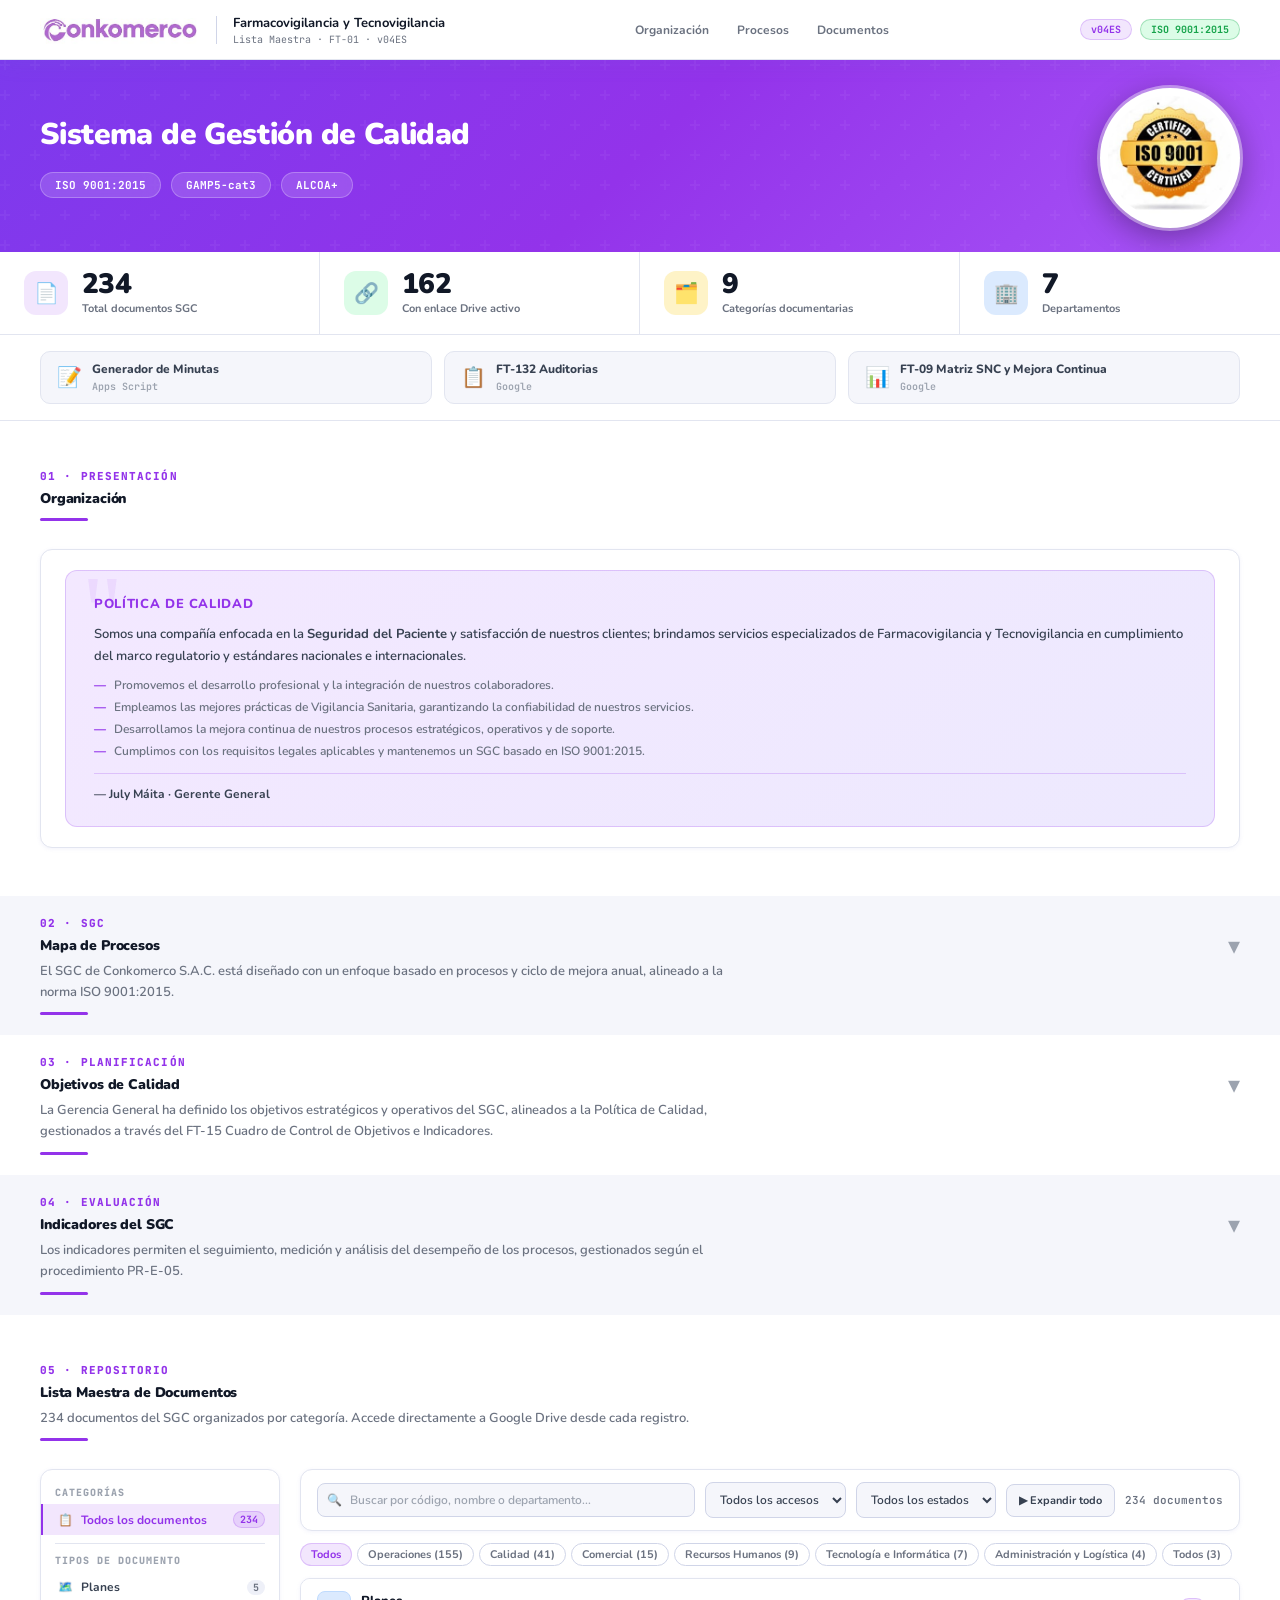
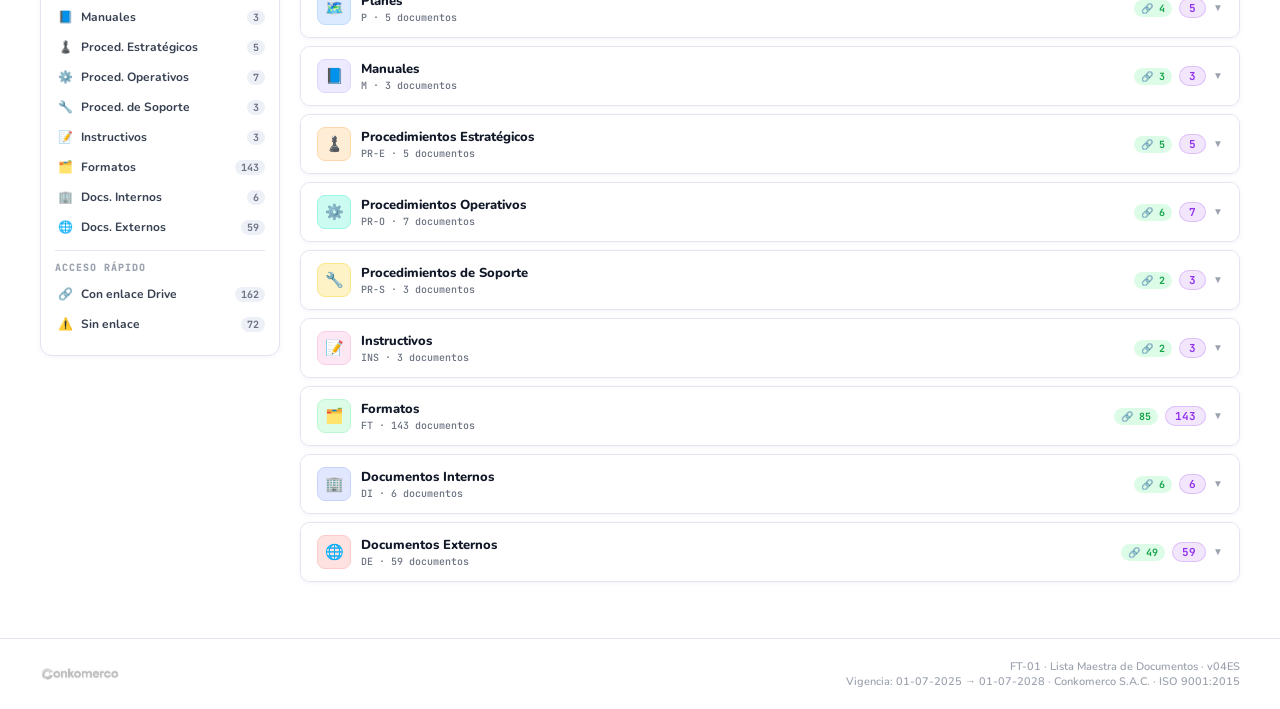
==== commit c91a3d21: "tu mensaje aquí" ====
--- a/index.html
+++ b/index.html
@@ -121,6 +121,24 @@
 .stat-num{font-size:28px;font-weight:900;color:var(--text);line-height:1;letter-spacing:-0.02em;}
 .stat-lbl{font-size:11px;color:var(--text3);margin-top:3px;font-weight:700;}
 
+/* ── QUICK ACCESS STRIP ── */
+.qa-strip{
+  display:flex;gap:12px;padding:16px 40px;
+  background:var(--white);border-bottom:1px solid var(--border);
+  flex-wrap:wrap;
+}
+.qa-card{
+  display:flex;align-items:center;gap:10px;
+  background:var(--bg);border:1px solid var(--border);border-radius:10px;
+  padding:10px 16px;text-decoration:none;
+  transition:all 0.15s;flex:1;min-width:180px;
+}
+.qa-card:hover{background:var(--purple-l);border-color:var(--purple-b);box-shadow:var(--shadow-md);}
+.qa-card:hover .qa-label{color:var(--purple);}
+.qa-icon{font-size:20px;flex-shrink:0;}
+.qa-label{font-size:12px;font-weight:800;color:var(--text2);line-height:1.3;}
+.qa-sub{font-size:10px;color:var(--text4);font-family:var(--mono);font-weight:600;margin-top:2px;}
+
 /* ── SECTION WRAPPER ── */
 .section{padding:48px 40px;}
 .section.alt{background:var(--white);}
@@ -384,7 +402,6 @@
     <a href="#organizacion">Organización</a>
     <a href="#procesos" onclick="event.preventDefault();document.getElementById('procesos').scrollIntoView({behavior:'smooth',block:'start'});">Procesos</a>
     <a href="#documentos">Documentos</a>
-    <a href="https://script.google.com/a/macros/conkomerco.com/s/AKfycbxqw31w1aDxt_4dGARFPSX3eQYQvA6dh6KtcQdSIgGUoa5r4CIFBnGa7OiDx9TzDQig/exec" target="_blank" rel="noopener">Generador de Minutas</a>
   </nav>
   <div class="topbar-badges">
     <span class="badge-pill">v04ES</span>
@@ -423,6 +440,31 @@
     <div class="stat-ico s-blue">🏢</div>
     <div><div class="stat-num">7</div><div class="stat-lbl">Departamentos</div></div>
   </div>
+</div>
+
+<!-- ACCESOS RÁPIDOS -->
+<div class="qa-strip">
+  <a class="qa-card" href="https://script.google.com/a/macros/conkomerco.com/s/AKfycbxqw31w1aDxt_4dGARFPSX3eQYQvA6dh6KtcQdSIgGUoa5r4CIFBnGa7OiDx9TzDQig/exec" target="_blank" rel="noopener">
+    <div class="qa-icon">📝</div>
+    <div>
+      <div class="qa-label">Generador de Minutas</div>
+      <div class="qa-sub">Apps Script</div>
+    </div>
+  </a>
+  <a class="qa-card" href="https://docs.google.com/spreadsheets/d/1VzF4Bgh9Bgrbmkra6X6o0EFqXgCUBU6Tg3T168tt4Sw/edit?usp=sharing" target="_blank" rel="noopener">
+    <div class="qa-icon">📋</div>
+    <div>
+      <div class="qa-label">FT-132 Auditorias</div>
+      <div class="qa-sub">Google</div>
+    </div>
+  </a>
+  <a class="qa-card" href="https://docs.google.com/spreadsheets/d/1CZJQQembLpW3L77Y2pRAtOgGgUqS0H6q97MLvuxqqhk/edit?usp=sharing" target="_blank" rel="noopener">
+    <div class="qa-icon">📊</div>
+    <div>
+      <div class="qa-label">FT-09 Matriz SNC y Mejora Continua</div>
+      <div class="qa-sub">Google</div>
+    </div>
+  </a>
 </div>
 
 <!-- ORGANIZACIÓN -->
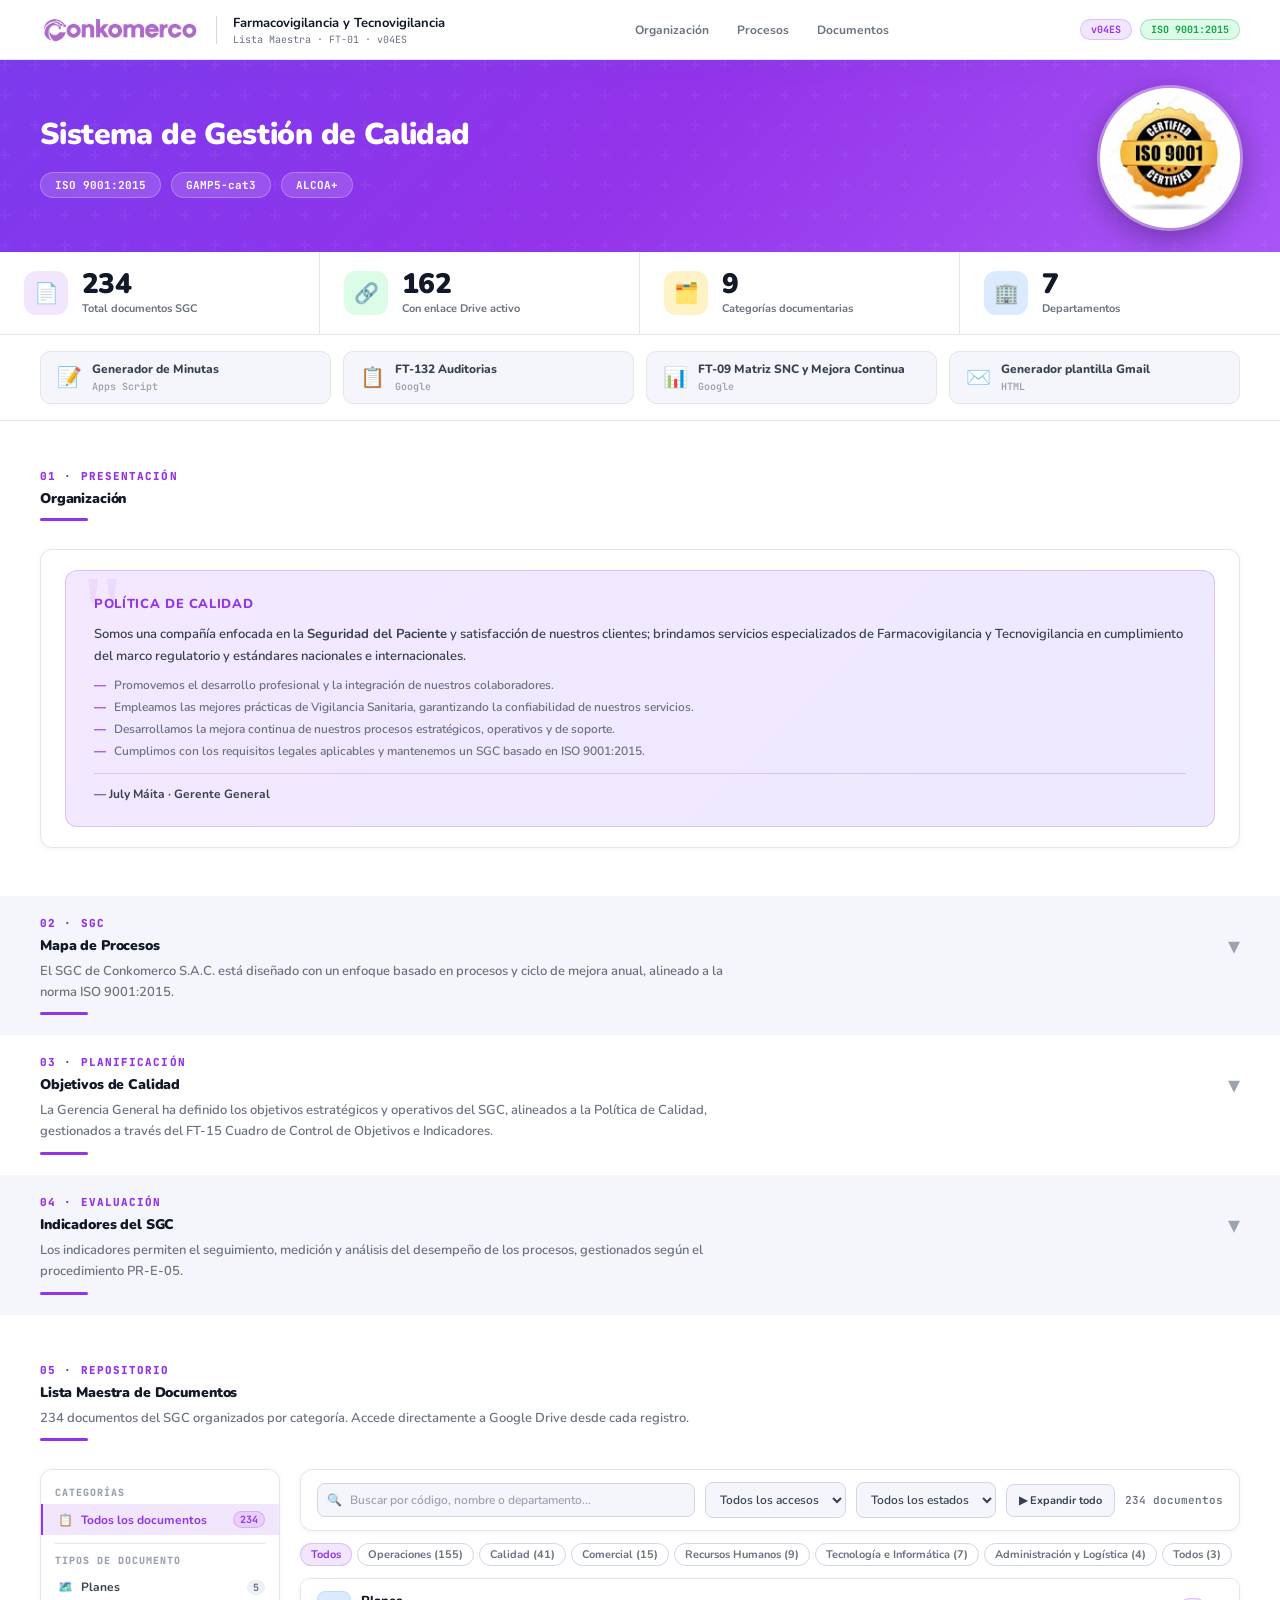
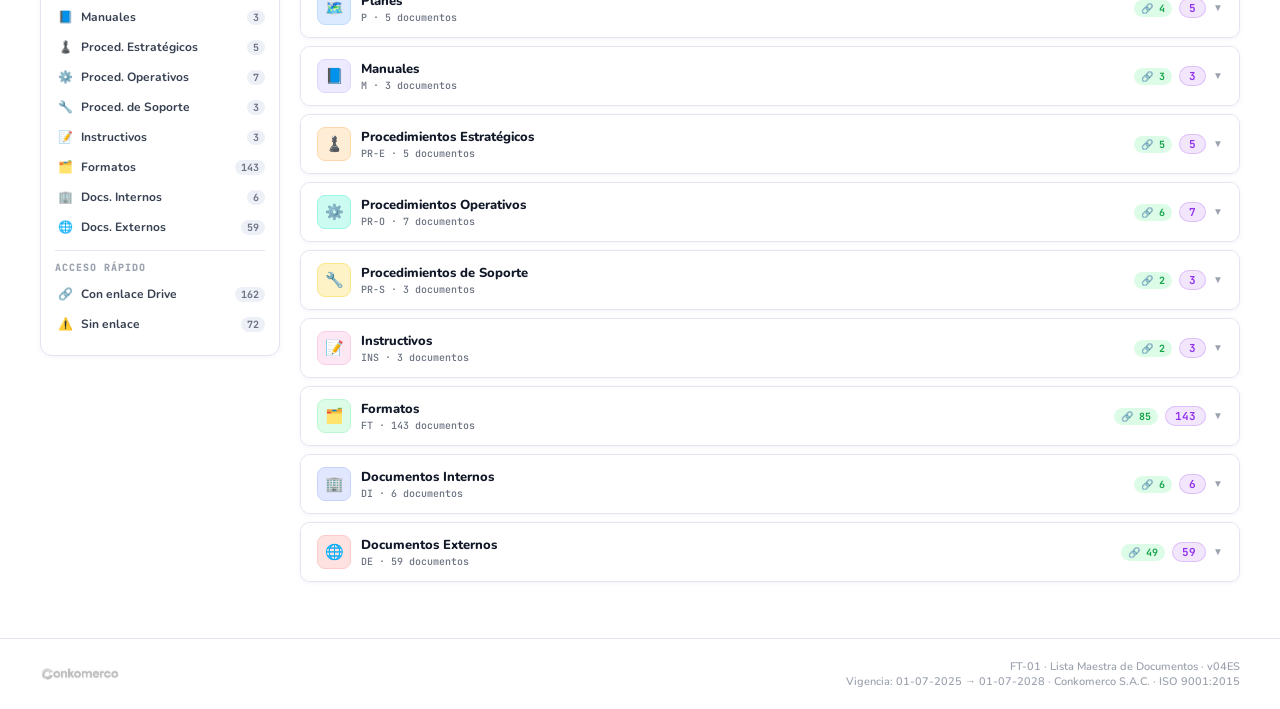
==== commit 4f980fb9: "Agrega tarjeta y página del Generador de plantilla Gmail" ====
--- a/index.html
+++ b/index.html
@@ -465,6 +465,13 @@
       <div class="qa-sub">Google</div>
     </div>
   </a>
+  <a class="qa-card" href="generador-plantilla-gmail.html" target="_blank" rel="noopener">
+    <div class="qa-icon">✉️</div>
+    <div>
+      <div class="qa-label">Generador plantilla Gmail</div>
+      <div class="qa-sub">HTML</div>
+    </div>
+  </a>
 </div>
 
 <!-- ORGANIZACIÓN -->
@@ -617,7 +624,7 @@
 
 <script>
 (function(){
-var DOCS = [{"tipo": "Planes", "sheet": "P", "codigo": "P-01", "departamento": "Administración y Logística", "nombre": "Plan Estratégico de Negocio", "version": "2.0", "estado": "Culminado", "fecha_aprobacion": "04/10/2024", "fecha_expiracion": "04/10/2027", "ruta": "https://drive.google.com/file/d/1szDlk1JlP-2qDSDuHF6WFmEE4m2W6SW9/view?usp=sharing"}, {"tipo": "Planes", "sheet": "P", "codigo": "P-02", "departamento": "Comercial", "nombre": "Plan Comercial", "version": "1.0", "estado": "Culminado", "fecha_aprobacion": "04/10/2021", "fecha_expiracion": "04/10/2024", "ruta": "https://drive.google.com/drive/search?q=plan%20comercial"}, {"tipo": "Planes", "sheet": "P", "codigo": "P-03", "departamento": "Operaciones", "nombre": "Plan Operativo", "version": "1.0", "estado": "Culminado", "fecha_aprobacion": "04/10/2021", "fecha_expiracion": "04/10/2024", "ruta": "https://drive.google.com/file/d/1brqxQva53FnWx1KMtRZccASIJ-9NVFK7/view?usp=sharing"}, {"tipo": "Planes", "sheet": "P", "codigo": "P-04", "departamento": "Calidad", "nombre": "Plan de Continuidad de Actividades", "version": "2.0", "estado": "Culminado", "fecha_aprobacion": "03/02/2025", "fecha_expiracion": "03/02/2028", "ruta": "https://drive.google.com/file/d/1RtCtUkRrhhKMWLnRIx56AtiJfW_Gy-Ux/view?usp=sharing"}, {"tipo": "Planes", "sheet": "P", "codigo": "P-05", "departamento": "Operaciones", "nombre": "Plan de comunicaciones con clientes", "version": "1.0", "estado": "Culminado", "fecha_aprobacion": "01/07/2025", "fecha_expiracion": "01/07/2028", "ruta": ""}, {"tipo": "Manuales", "sheet": "M", "codigo": "M-01", "departamento": "Calidad", "nombre": "Manual de Calidad", "version": "4.0", "estado": "Culminado", "fecha_aprobacion": "18/08/2025", "fecha_expiracion": "18/08/2028", "ruta": "https://drive.google.com/file/d/1weWNsbxwPSwPxegIJcFgUT_jlDCu9Xdu/view?usp=sharing"}, {"tipo": "Manuales", "sheet": "M", "codigo": "M-02", "departamento": "Calidad", "nombre": "Manual de Organización y Funciones", "version": "5.0", "estado": "Culminado", "fecha_aprobacion": "10/06/2026", "fecha_expiracion": "10/06/2029", "ruta": "https://drive.google.com/file/d/18v85A-PhpjChgwUoIQHATFi7XvOIYtAq/view?usp=drive_link"}, {"tipo": "Manuales", "sheet": "M", "codigo": "M-03", "departamento": "Calidad", "nombre": "Mapa de Procesos y Caracterización", "version": "2.0", "estado": "Culminado", "fecha_aprobacion": "26/07/2024", "fecha_expiracion": "26/07/2027", "ruta": "https://drive.google.com/file/d/1TEW2gX9Wzuw4dBtbnH9fUCZr-ADYMtx-/view?usp=sharing"}, {"tipo": "Procedimientos Estratégicos", "sheet": "PR-E", "codigo": "PR-E-01", "departamento": "Calidad", "nombre": "Gestion de Documentos", "version": "2.0", "estado": "Culminado", "fecha_aprobacion": "23/09/2023", "fecha_expiracion": "23/09/2026", "ruta": "https://drive.google.com/file/d/1gjDIVQNxE_IkfE0mMO2wDBmDafOYpMvQ/view?usp=drive_link"}, {"tipo": "Procedimientos Estratégicos", "sheet": "PR-E", "codigo": "PR-E-02", "departamento": "Calidad", "nombre": "Gestion de Información Confidencial", "version": "1.0", "estado": "Culminado", "fecha_aprobacion": "01/08/2023", "fecha_expiracion": "01/08/2026", "ruta": "https://drive.google.com/file/d/10bVKgRdfsd62DffH8ae2Bga6KPe7MCvB/view?usp=sharing"}, {"tipo": "Procedimientos Estratégicos", "sheet": "PR-E", "codigo": "PR-E-03", "departamento": "Calidad", "nombre": "Acciones Correctivas y Mejora", "version": "3.0", "estado": "Culminado", "fecha_aprobacion": "26/01/2026", "fecha_expiracion": "26/01/2029", "ruta": "https://drive.google.com/file/d/1s9H7l7k7pgRv8VWltz80abtS9qAs1Vwx/view?usp=sharing"}, {"tipo": "Procedimientos Estratégicos", "sheet": "PR-E", "codigo": "PR-E-04", "departamento": "Calidad", "nombre": "Auditoria Interna del SGC", "version": "2.0", "estado": "Culminado", "fecha_aprobacion": "14/07/2023", "fecha_expiracion": "14/07/2026", "ruta": "https://drive.google.com/file/d/1l5CbbAJ5tAZSD0uimDBHa_x6z5KA8_NQ/view?usp=drive_link"}, {"tipo": "Procedimientos Estratégicos", "sheet": "PR-E", "codigo": "PR-E-05", "departamento": "Calidad", "nombre": "Análisis de Datos y Revisión por la Dirección", "version": "1", "estado": "Culminado", "fecha_aprobacion": "01/08/2023", "fecha_expiracion": "01/08/2026", "ruta": "https://drive.google.com/file/d/111qmwUG5SkMOtu16bdB1EkVQZdjf7Hwf/view?usp=sharing"}, {"tipo": "Procedimientos Operativos", "sheet": "PR-O", "codigo": "PR-O-01", "departamento": "Comercial", "nombre": "Gestiòn Comercial", "version": "1.0", "estado": "Culminado", "fecha_aprobacion": "25/10/2024", "fecha_expiracion": "25/10/2027", "ruta": "https://drive.google.com/file/d/1BuLXEvmRDSOxOcccsrh8G67iuxRcxcrJ/view?usp=drive_link"}, {"tipo": "Procedimientos Operativos", "sheet": "PR-O", "codigo": "PR-O-02", "departamento": "Operaciones", "nombre": "Consultoría, Auditoría y Capacitaciones", "version": "1.0", "estado": "Culminado", "fecha_aprobacion": "06/12/2024", "fecha_expiracion": "06/12/2027", "ruta": "https://drive.google.com/file/d/1eBA5jbJIFGDRE1aLxah492DdELjF7wSX/view?usp=drive_link"}, {"tipo": "Procedimientos Operativos", "sheet": "PR-O", "codigo": "PR-O-03", "departamento": "Operaciones", "nombre": "Gestión de Unidad de Vigilancia Sanitaria", "version": "5.0", "estado": "Culminado", "fecha_aprobacion": "01/07/2025", "fecha_expiracion": "01/07/2028", "ruta": "https://drive.google.com/file/d/1GS60frATzWMBd51APxDddXmbWYOYpbE9/view?usp=drive_link"}, {"tipo": "Procedimientos Operativos", "sheet": "PR-O", "codigo": "PR-O-04", "departamento": "Operaciones", "nombre": "Elaboración de Documentos de Seguridad", "version": "4.0", "estado": "Culminado", "fecha_aprobacion": "26/04/2023", "fecha_expiracion": "26/04/2026", "ruta": "https://drive.google.com/file/d/18s7FPVwWOnR2r1cS6kDg8M_tMizHSkLN/view?usp=drive_link"}, {"tipo": "Procedimientos Operativos", "sheet": "PR-O", "codigo": "PR-O-05", "departamento": "Calidad", "nombre": "Servicio al Cliente y Post Venta", "version": "2.0", "estado": "Culminado", "fecha_aprobacion": "21/03/2025", "fecha_expiracion": "21/03/2028", "ruta": "https://drive.google.com/file/d/1wwpBp5QbPBYkmfYIBtO9AIYSgRFMx0tR/view?usp=sharing"}, {"tipo": "Procedimientos Operativos", "sheet": "PR-O", "codigo": "PR-O-06", "departamento": "Comercial", "nombre": "Gestión y Promoción de Eventos Educativos", "version": "2.0", "estado": "Culminado", "fecha_aprobacion": "11/09/2023", "fecha_expiracion": "11/09/2026", "ruta": "https://drive.google.com/file/d/1pnwz13mUdVlCzNKciF9pTHUdtbiT-uFs/view?usp=drive_link"}, {"tipo": "Procedimientos Operativos", "sheet": "PR-O", "codigo": "PR-O-07", "departamento": "Calidad", "nombre": "Autoinspecciones", "version": "1.0", "estado": "Culminado", "fecha_aprobacion": "27/04/2023", "fecha_expiracion": "27/04/2026", "ruta": "PR-O-07"}, {"tipo": "Procedimientos de Soporte", "sheet": "PR-S", "codigo": "PR-S-01", "departamento": "Recursos Humanos", "nombre": "Gestión del Recurso Humano", "version": "2.0", "estado": "Culminado", "fecha_aprobacion": "12/09/2023", "fecha_expiracion": "12/09/2026", "ruta": "https://drive.google.com/file/d/1nEKObdGLymQecMOz-Cpro-RoidkAzS2-/view?usp=drive_link"}, {"tipo": "Procedimientos de Soporte", "sheet": "PR-S", "codigo": "PR-S-02", "departamento": "Administración y Logística", "nombre": "Gestión de Proveedores", "version": "2.0", "estado": "Culminado", "fecha_aprobacion": "03/07/2025", "fecha_expiracion": "03/07/2029", "ruta": "https://drive.google.com/file/d/1QYFvYBrvFlvPYVfa6qPsSOs1xRunOheB/view?usp=sharing"}, {"tipo": "Procedimientos de Soporte", "sheet": "PR-S", "codigo": "PR-S-03", "departamento": "Tecnología e Informática", "nombre": "Gestión de Tecnologías e Informática", "version": "1.0", "estado": "Culminado", "fecha_aprobacion": "18/08/2021", "fecha_expiracion": "23/08/2024", "ruta": "PR-S-03"}, {"tipo": "Instructivos", "sheet": "INS", "codigo": "INS-01", "departamento": "Calidad", "nombre": "Herramienta AMEF", "version": "2.0", "estado": "Culminado", "fecha_aprobacion": "20/07/2022", "fecha_expiracion": "20/07/2025", "ruta": "INS-01"}, {"tipo": "Instructivos", "sheet": "INS", "codigo": "INS-02", "departamento": "Calidad", "nombre": "INSTRUCTIVO DE FIRMAS DIGITALES", "version": "1.0", "estado": "Culminado", "fecha_aprobacion": "23/05/2022", "fecha_expiracion": "23/05/2024", "ruta": "https://drive.google.com/file/d/1cxJEnKgMy6RyK_ysUhPZ8VoGlD88r8A0/view"}, {"tipo": "Instructivos", "sheet": "INS", "codigo": "INS-03", "departamento": "Operaciones", "nombre": "INSTRUCTIVO PARA EL MONITOREO DE LA LITERATURA CIENTÍFICA", "version": "1.0", "estado": "Culminado", "fecha_aprobacion": "26/09/2023", "fecha_expiracion": "26/09/2026", "ruta": "https://drive.google.com/file/d/1zCA567w8NO3YSToAVEhhP_mkAe8Twgo0/view?usp=drive_link"}, {"tipo": "Formatos", "sheet": "FT", "codigo": "FT-01", "departamento": "Calidad", "nombre": "Lista Maestra de Documentos", "version": "1.0", "estado": "Culminado", "fecha_aprobacion": "23/07/2021", "fecha_expiracion": "23/07/2024", "ruta": "FT-01"}, {"tipo": "Formatos", "sheet": "FT", "codigo": "FT-02", "departamento": "Calidad", "nombre": "Lista de Distribución de Documentos", "version": "1.0", "estado": "Culminado", "fecha_aprobacion": "23/07/2021", "fecha_expiracion": "23/07/2024", "ruta": "FT-02"}, {"tipo": "Formatos", "sheet": "FT", "codigo": "FT-03", "departamento": "Calidad", "nombre": "Acuerdo de Confidencialidad", "version": "1.0", "estado": "Culminado", "fecha_aprobacion": "06/08/2021", "fecha_expiracion": "09/08/2024", "ruta": "FT-03"}, {"tipo": "Formatos", "sheet": "FT", "codigo": "FT-04", "departamento": "Calidad", "nombre": "Solicitud de actualización de Información", "version": "1.0", "estado": "Culminado", "fecha_aprobacion": "06/08/2021", "fecha_expiracion": "09/08/2024", "ruta": "FT-04"}, {"tipo": "Formatos", "sheet": "FT", "codigo": "FT-05", "departamento": "Calidad", "nombre": "Solicitud de borrado de Información", "version": "1.0", "estado": "Culminado", "fecha_aprobacion": "06/08/2021", "fecha_expiracion": "09/08/2024", "ruta": "FT-05"}, {"tipo": "Formatos", "sheet": "FT", "codigo": "FT-06", "departamento": "Calidad", "nombre": "Matriz de comunicación interna y externa", "version": "1.0", "estado": "Culminado", "fecha_aprobacion": "06/08/2021", "fecha_expiracion": "09/08/2024", "ruta": "FT-06"}, {"tipo": "Formatos", "sheet": "FT", "codigo": "FT-07", "departamento": "Calidad", "nombre": "Formulario de Ingreso de Reclamo", "version": "1.0", "estado": "Culminado", "fecha_aprobacion": "05/08/2021", "fecha_expiracion": "09/08/2024", "ruta": "FT-07"}, {"tipo": "Formatos", "sheet": "FT", "codigo": "FT-08", "departamento": "Calidad", "nombre": "Solicitud de Acción Correctiva y Preventiva", "version": "1.0", "estado": "Culminado", "fecha_aprobacion": "05/08/2021", "fecha_expiracion": "09/08/2024", "ruta": "FT-08"}, {"tipo": "Formatos", "sheet": "FT", "codigo": "FT-09", "departamento": "Calidad", "nombre": "Matriz de Salidas No Conformes y mejora continua", "version": "1.0", "estado": "Culminado", "fecha_aprobacion": "05/08/2021", "fecha_expiracion": "09/08/2024", "ruta": "FT-09"}, {"tipo": "Formatos", "sheet": "FT", "codigo": "FT-10", "departamento": "Calidad", "nombre": "Plan y Programa de Actividades del SGC", "version": "1.0", "estado": "Culminado", "fecha_aprobacion": "05/08/2024", "fecha_expiracion": "09/08/2027", "ruta": "FT-10"}, {"tipo": "Formatos", "sheet": "FT", "codigo": "FT-11", "departamento": "Calidad", "nombre": "Plan de Auditoria Interna", "version": "1.0", "estado": "Culminado", "fecha_aprobacion": "05/08/2024", "fecha_expiracion": "09/08/2027", "ruta": "FT-11"}, {"tipo": "Formatos", "sheet": "FT", "codigo": "FT-12", "departamento": "Calidad", "nombre": "Acta de Apertura o Cierre de Auditoria", "version": "1.0", "estado": "Culminado", "fecha_aprobacion": "05/08/2021", "fecha_expiracion": "09/08/2024", "ruta": "FT-12"}, {"tipo": "Formatos", "sheet": "FT", "codigo": "FT-13", "departamento": "Calidad", "nombre": "Informe de Auditoría Interna", "version": "1.0", "estado": "Culminado", "fecha_aprobacion": "05/08/2021", "fecha_expiracion": "09/08/2024", "ruta": "FT-13"}, {"tipo": "Formatos", "sheet": "FT", "codigo": "FT-14", "departamento": "Calidad", "nombre": "Evaluación del Desempeño del Equipo Auditor", "version": "1.0", "estado": "Culminado", "fecha_aprobacion": "05/08/2021", "fecha_expiracion": "09/08/2024", "ruta": "FT-14"}, {"tipo": "Formatos", "sheet": "FT", "codigo": "FT-15", "departamento": "Calidad", "nombre": "Cuadro de Control de Objetivos e Indicadores del SGC", "version": "1.0", "estado": "Culminado", "fecha_aprobacion": "05/08/2021", "fecha_expiracion": "09/08/2024", "ruta": "FT-15"}, {"tipo": "Formatos", "sheet": "FT", "codigo": "FT-16", "departamento": "Calidad", "nombre": "Reporte de Indicador del SGC", "version": "1.0", "estado": "Culminado", "fecha_aprobacion": "05/08/2021", "fecha_expiracion": "09/08/2024", "ruta": "FT-16"}, {"tipo": "Formatos", "sheet": "FT", "codigo": "FT-17", "departamento": "Calidad", "nombre": "Acta de revisión del SGC por la Alta Dirección", "version": "1.0", "estado": "Culminado", "fecha_aprobacion": "05/08/2021", "fecha_expiracion": "09/08/2024", "ruta": "FT-17"}, {"tipo": "Formatos", "sheet": "FT", "codigo": "FT-18", "departamento": "Calidad", "nombre": "Matriz de Identificación, Evaluación y Tratamiento de Riesgos", "version": "1.0", "estado": "Culminado", "fecha_aprobacion": "11/08/2021", "fecha_expiracion": "16/08/2024", "ruta": "FT-18"}, {"tipo": "Formatos", "sheet": "FT", "codigo": "FT-19", "departamento": "Recursos Humanos", "nombre": "Perfil de Puesto", "version": "1.0", "estado": "Culminado", "fecha_aprobacion": "06/08/2021", "fecha_expiracion": "09/08/2024", "ruta": "FT-19"}, {"tipo": "Formatos", "sheet": "FT", "codigo": "FT-20", "departamento": "Recursos Humanos", "nombre": "Listado de Colaboradores", "version": "1.0", "estado": "Culminado", "fecha_aprobacion": "06/08/2021", "fecha_expiracion": "09/08/2024", "ruta": "FT-20"}, {"tipo": "Formatos", "sheet": "FT", "codigo": "FT-21", "departamento": "Recursos Humanos", "nombre": "Ficha de Colaborador", "version": "1.0", "estado": "Culminado", "fecha_aprobacion": "06/08/2021", "fecha_expiracion": "09/08/2024", "ruta": "FT-21"}, {"tipo": "Formatos", "sheet": "FT", "codigo": "FT-22", "departamento": "Recursos Humanos", "nombre": "Contrato de Trabajo", "version": "1.0", "estado": "Culminado", "fecha_aprobacion": "06/08/2021", "fecha_expiracion": "09/08/2024", "ruta": "FT-22"}, {"tipo": "Formatos", "sheet": "FT", "codigo": "FT-23", "departamento": "Recursos Humanos", "nombre": "Plan Anual de Formación y Capacitación", "version": "1.0", "estado": "Culminado", "fecha_aprobacion": "06/08/2024", "fecha_expiracion": "09/08/2027", "ruta": "FT-23"}, {"tipo": "Formatos", "sheet": "FT", "codigo": "FT-24", "departamento": "Recursos Humanos", "nombre": "Registro de Entrenamiento", "version": "1.0", "estado": "Culminado", "fecha_aprobacion": "06/08/2024", "fecha_expiracion": "09/08/2027", "ruta": "FT-24"}, {"tipo": "Formatos", "sheet": "FT", "codigo": "FT-25", "departamento": "Recursos Humanos", "nombre": "Evaluación del Desempeño", "version": "1.0", "estado": "Culminado", "fecha_aprobacion": "06/08/2021", "fecha_expiracion": "09/08/2024", "ruta": "FT-25"}, {"tipo": "Formatos", "sheet": "FT", "codigo": "FT-26", "departamento": "Administración y Logística", "nombre": "Registro, Selección y Evaluación de Proveedores", "version": "1.0", "estado": "Culminado", "fecha_aprobacion": "06/08/2021", "fecha_expiracion": "09/08/2024", "ruta": "FT-26"}, {"tipo": "Formatos", "sheet": "FT", "codigo": "FT-27", "departamento": "Tecnología e Informática", "nombre": "Programa de Mantenimiento de Hardware y Software", "version": "1.0", "estado": "Culminado", "fecha_aprobacion": "18/08/2021", "fecha_expiracion": "23/08/2024", "ruta": "FT-27"}, {"tipo": "Formatos", "sheet": "FT", "codigo": "FT-28", "departamento": "Tecnología e Informática", "nombre": "Lista de Equipos", "version": "1.0", "estado": "Culminado", "fecha_aprobacion": "18/08/2021", "fecha_expiracion": "23/08/2024", "ruta": "FT-28"}, {"tipo": "Formatos", "sheet": "FT", "codigo": "FT-29", "departamento": "Tecnología e Informática", "nombre": "Lista de Programas, Usuarios y Contraseñas", "version": "1.0", "estado": "Culminado", "fecha_aprobacion": "18/08/2021", "fecha_expiracion": "23/08/2024", "ruta": "FT-29"}, {"tipo": "Formatos", "sheet": "FT", "codigo": "FT-30", "departamento": "Tecnología e Informática", "nombre": "Acta de Entrega de Equipos y Bienes", "version": "1.0", "estado": "Culminado", "fecha_aprobacion": "18/08/2021", "fecha_expiracion": "23/08/2024", "ruta": "FT-30"}, {"tipo": "Formatos", "sheet": "FT", "codigo": "FT-31", "departamento": "Tecnología e Informática", "nombre": "Acta de Entrega de Usuario y Contraseña", "version": "1.0", "estado": "Culminado", "fecha_aprobacion": "18/08/2021", "fecha_expiracion": "23/08/2024", "ruta": "FT-31"}, {"tipo": "Formatos", "sheet": "FT", "codigo": "FT-32", "departamento": "Tecnología e Informática", "nombre": "Carta de Entrega de Usuario y Contraseña", "version": "1.0", "estado": "Culminado", "fecha_aprobacion": "18/08/2021", "fecha_expiracion": "23/08/2024", "ruta": "FT-32"}, {"tipo": "Formatos", "sheet": "FT", "codigo": "FT-33", "departamento": "Comercial", "nombre": "Seguimiento de Material Promocional y No Promocional", "version": "1.0", "estado": "Culminado", "fecha_aprobacion": "27/09/2021", "fecha_expiracion": "27/09/2024", "ruta": "FT-33"}, {"tipo": "Formatos", "sheet": "FT", "codigo": "FT-34", "departamento": "Comercial", "nombre": "Seguimiento de Potenciales Clientes", "version": "1.0", "estado": "Culminado", "fecha_aprobacion": "27/09/2021", "fecha_expiracion": "27/09/2024", "ruta": "FT-34"}, {"tipo": "Formatos", "sheet": "FT", "codigo": "FT-35", "departamento": "Comercial", "nombre": "Speech Comercial", "version": "1.0", "estado": "Culminado", "fecha_aprobacion": "27/09/2021", "fecha_expiracion": "27/09/2024", "ruta": "FT-35"}, {"tipo": "Formatos", "sheet": "FT", "codigo": "FT-36", "departamento": "Comercial", "nombre": "Solicitud de Información", "version": "1.0", "estado": "Culminado", "fecha_aprobacion": "27/09/2021", "fecha_expiracion": "27/09/2024", "ruta": "FT-36"}, {"tipo": "Formatos", "sheet": "FT", "codigo": "FT-37", "departamento": "Comercial", "nombre": "Calculadora de Precios", "version": "1.0", "estado": "Culminado", "fecha_aprobacion": "27/09/2021", "fecha_expiracion": "27/09/2024", "ruta": "FT-37"}, {"tipo": "Formatos", "sheet": "FT", "codigo": "FT-38", "departamento": "Todos", "nombre": "Cotización de Servicio", "version": "1.0", "estado": "Culminado", "fecha_aprobacion": "25/10/2021", "fecha_expiracion": "25/10/2024", "ruta": "FT-38"}, {"tipo": "Formatos", "sheet": "FT", "codigo": "FT-39", "departamento": "Comercial", "nombre": "Contrato de Servicio", "version": "1.0", "estado": "Culminado", "fecha_aprobacion": "26/10/2021", "fecha_expiracion": "26/10/2024", "ruta": "FT-39"}, {"tipo": "Formatos", "sheet": "FT", "codigo": "FT-40", "departamento": "Todos", "nombre": "Hoja Membretada", "version": "1.0", "estado": "Culminado", "fecha_aprobacion": "05/10/2021", "fecha_expiracion": "05/10/2024", "ruta": "FT-40"}, {"tipo": "Formatos", "sheet": "FT", "codigo": "FT-41", "departamento": "Todos", "nombre": "Minuta de Reunión", "version": "2.0", "estado": "Culminado", "fecha_aprobacion": "23/05/2023", "fecha_expiracion": "23/05/2026", "ruta": "https://drive.google.com/file/d/1prsvHb5v6bOz0gm2gLuV0gAiqjprv-AR/view?usp=drive_link"}, {"tipo": "Formatos", "sheet": "FT", "codigo": "FT-42", "departamento": "Operaciones", "nombre": "Informe de Consultoría", "version": "1.0", "estado": "Culminado", "fecha_aprobacion": "06/12/2021", "fecha_expiracion": "06/12/2024", "ruta": "https://drive.google.com/file/d/1NY4YThXU63wBnF7-pqXlSy4EjSRPQLnH/view?usp=drive_link"}, {"tipo": "Formatos", "sheet": "FT", "codigo": "FT-43", "departamento": "Operaciones", "nombre": "Guía de Auditoría en Farmacovigilancia", "version": "1.0", "estado": "Culminado", "fecha_aprobacion": "06/12/2021", "fecha_expiracion": "06/12/2024", "ruta": "https://docs.google.com/spreadsheets/d/1v3HSGOaHGjT8oxZ_rrRAYhrGTud7tpZR/edit#gid=1328948389"}, {"tipo": "Formatos", "sheet": "FT", "codigo": "FT-44", "departamento": "Operaciones", "nombre": "Guía de Auditoría en Tecnovigilancia", "version": "2.0", "estado": "Culminado", "fecha_aprobacion": "01/02/2025", "fecha_expiracion": "01/02/2028", "ruta": "https://drive.google.com/file/d/1FyzuMxoECjhI7u8M_HNuqT788hA_Tugi/view?usp=drive_link"}, {"tipo": "Formatos", "sheet": "FT", "codigo": "FT-45", "departamento": "Operaciones", "nombre": "Informe de Capacitación", "version": "1.0", "estado": "Culminado", "fecha_aprobacion": "06/12/2021", "fecha_expiracion": "06/12/2024", "ruta": "https://drive.google.com/file/d/1x82oudQkaB6x0jVjM8BImR5Ja5ElANmn/view?usp=sharing"}, {"tipo": "Formatos", "sheet": "FT", "codigo": "FT-46", "departamento": "Operaciones", "nombre": "Informe de Diagnostico", "version": "3.0", "estado": "Culminado", "fecha_aprobacion": "01/01/2026", "fecha_expiracion": "01/01/2029", "ruta": "https://drive.google.com/file/d/1Sy6A41Ndt21x6S0zeaarb6XCKc7lI-3B/view?usp=drive_link"}, {"tipo": "Formatos", "sheet": "FT", "codigo": "FT-47", "departamento": "Operaciones", "nombre": "Monitoreo de Plan de Trabajo", "version": "3.0", "estado": "Culminado", "fecha_aprobacion": "15/06/2025", "fecha_expiracion": "15/06/2028", "ruta": "https://drive.google.com/file/d/1IjCWaOjfDNwDRrqH1uMHNpoJ_ZLQFXvq/view?usp=drive_link"}, {"tipo": "Formatos", "sheet": "FT", "codigo": "FT-48", "departamento": "Operaciones", "nombre": "Organización, Funciones y Responsabilidades de Farmacovigilancia y/o Tecnovigilancia", "version": "1.0", "estado": "Culminado", "fecha_aprobacion": "25/01/2023", "fecha_expiracion": "25/01/2026", "ruta": "https://drive.google.com/file/d/1zaFWEr6RLREOxMvEs83TyEZSOchEF7rb/view?usp=drive_link"}, {"tipo": "Formatos", "sheet": "FT", "codigo": "FT-49", "departamento": "Operaciones", "nombre": "Lista Maestra de Farmacovigilancia y/o Tecnovigilancia", "version": "1.0", "estado": "Culminado", "fecha_aprobacion": "01/02/2025", "fecha_expiracion": "01/02/2028", "ruta": "https://drive.google.com/file/d/1pzAjayCE7bueg4dRY7FwumYb_BswcWld/view?usp=drive_link"}, {"tipo": "Formatos", "sheet": "FT", "codigo": "FT-50", "departamento": "Operaciones", "nombre": "Perfil de Puesto", "version": "1.0", "estado": "Culminado", "fecha_aprobacion": "01/02/2022", "fecha_expiracion": "45689.0", "ruta": "https://drive.google.com/file/d/1A3QzMQIPIDCsRmemf-7-F1v_0cYTSuX-/view?usp=drive_link"}, {"tipo": "Formatos", "sheet": "FT", "codigo": "FT-51", "departamento": "Operaciones", "nombre": "Información de Contacto y Registro de Firmas", "version": "1.0", "estado": "Culminado", "fecha_aprobacion": "01/02/2022", "fecha_expiracion": "06/02/2024", "ruta": ""}, {"tipo": "Formatos", "sheet": "FT", "codigo": "FT-52", "departamento": "Operaciones", "nombre": "Registro Histórico del Personal", "version": "1.0", "estado": "Culminado", "fecha_aprobacion": "01/02/2022", "fecha_expiracion": "06/02/2025", "ruta": "https://drive.google.com/file/d/1MH59Bv8uuBeqUhoQaTZjkqiuiQJDMnyJ/view?usp=drive_link"}, {"tipo": "Formatos", "sheet": "FT", "codigo": "FT-53", "departamento": "Operaciones", "nombre": "Acuerdo de Farmacovigilancia y/o Tecnovigilancia", "version": "1.0", "estado": "Culminado", "fecha_aprobacion": "25/01/2023", "fecha_expiracion": "25/01/2026", "ruta": "https://drive.google.com/file/d/1Br7nUcUsgFOe_pRBLRJLJcww5Bf0MfUK/view?usp=drive_link"}, {"tipo": "Formatos", "sheet": "FT", "codigo": "FT-54", "departamento": "Operaciones", "nombre": "Plantillas de Acuerdo Farmacovigilancia / Tecnovigilancia", "version": "1.0", "estado": "Culminado", "fecha_aprobacion": "01/02/2024", "fecha_expiracion": "01/02/2027", "ruta": "https://drive.google.com/file/d/17Z-rmPmqulpoVWPCVv2jfbXqJHiD47Lm/view?usp=drive_link"}, {"tipo": "Formatos", "sheet": "FT", "codigo": "FT-55", "departamento": "Operaciones", "nombre": "Plantilla de Acuerdo de Tecnovigilancia", "version": "1.0", "estado": "Culminado", "fecha_aprobacion": "01/02/2022", "fecha_expiracion": "01/02/2024", "ruta": ""}, {"tipo": "Formatos", "sheet": "FT", "codigo": "FT-56", "departamento": "Operaciones", "nombre": "Reporte Mensual", "version": "1.0", "estado": "Culminado", "fecha_aprobacion": "01/02/2022", "fecha_expiracion": "01/02/2025", "ruta": "https://drive.google.com/file/d/1X5EhETtjMLCnTbiRSpsDkC9begO4A_rQ/view?usp=sharing"}, {"tipo": "Formatos", "sheet": "FT", "codigo": "FT-57", "departamento": "Operaciones", "nombre": "Interfaces de Contacto", "version": "1.0", "estado": "Culminado", "fecha_aprobacion": "01/02/2022", "fecha_expiracion": "01/02/2025", "ruta": "https://drive.google.com/file/d/1N-f3yQhoq2cK_MLj07zlAc-DjP_72ht0/view?usp=drive_link"}, {"tipo": "Formatos", "sheet": "FT", "codigo": "FT-58", "departamento": "Operaciones", "nombre": "Involucramiento del Personal y Entidades Relevantes", "version": "1.0", "estado": "Culminado", "fecha_aprobacion": "25/01/2023", "fecha_expiracion": "25/01/2026", "ruta": "https://drive.google.com/file/d/1UIJgRTtStVQww7D48BxcB5W70l3wuix7/view?usp=drive_link"}, {"tipo": "Formatos", "sheet": "FT", "codigo": "FT-59", "departamento": "Operaciones", "nombre": "Plan Anual de Entrenamientos", "version": "1.0", "estado": "Culminado", "fecha_aprobacion": "01/02/2022", "fecha_expiracion": "01/02/2025", "ruta": "https://drive.google.com/file/d/1i8VjH48iQzxXTSLNqAdq05mqpjvhWSR8/view?usp=drive_link"}, {"tipo": "Formatos", "sheet": "FT", "codigo": "FT-60", "departamento": "Operaciones", "nombre": "Registro de Entrenamientos", "version": "1.0", "estado": "Culminado", "fecha_aprobacion": "01/02/2022", "fecha_expiracion": "06/12/2025", "ruta": "https://drive.google.com/file/d/1qQt-Qwrk7it6ls6oFAWAZMahViEfESVV/view?usp=drive_link"}, {"tipo": "Formatos", "sheet": "FT", "codigo": "FT-61", "departamento": "Operaciones", "nombre": "Evaluación y Mantenimiento de Requerimientos Regulatorios", "version": "1.0", "estado": "Culminado", "fecha_aprobacion": "25/01/2023", "fecha_expiracion": "25/01/2026", "ruta": "https://drive.google.com/file/d/1GymkEl7rxnQ6llp8XKIj_6ScTxXzNLRM/view?usp=drive_link"}, {"tipo": "Formatos", "sheet": "FT", "codigo": "FT-62", "departamento": "Operaciones", "nombre": "Listado de Productos", "version": "1.0", "estado": "Culminado", "fecha_aprobacion": "01/02/2022", "fecha_expiracion": "01/02/2025", "ruta": "https://drive.google.com/file/d/1UijeV6BRBz8oSJqzyDOrkVxslsxD42BL/view?usp=drive_link"}, {"tipo": "Formatos", "sheet": "FT", "codigo": "FT-63", "departamento": "Operaciones", "nombre": "Registro de Cambios de Información de Seguridad", "version": "1.0", "estado": "Culminado", "fecha_aprobacion": "01/02/2022", "fecha_expiracion": "01/02/2025", "ruta": "https://drive.google.com/file/d/1FQODAKZnJEhrbzEhG3IvZxlbFLi07vxz/view?usp=drive_link"}, {"tipo": "Formatos", "sheet": "FT", "codigo": "FT-64", "departamento": "Operaciones", "nombre": "Tabla de Control de Requerimientos por parte de la Autoridad Regulatoria", "version": "1.0", "estado": "Culminado", "fecha_aprobacion": "01/02/2022", "fecha_expiracion": "01/02/2025", "ruta": "https://drive.google.com/file/d/1CZzrO2LwMT9KbDVAPQphG3CQ79WoL6_F/view?usp=drive_link"}, {"tipo": "Formatos", "sheet": "FT", "codigo": "FT-65", "departamento": "Operaciones", "nombre": "Monitoreo de Información de Seguridad", "version": "2.0", "estado": "Culminado", "fecha_aprobacion": "25/01/2023", "fecha_expiracion": "25/01/2026", "ruta": "https://drive.google.com/file/d/1P8Z_TcvLYmTlu6o85adcTAjxP6V15yHL/view?usp=drive_link"}, {"tipo": "Formatos", "sheet": "FT", "codigo": "FT-66", "departamento": "Operaciones", "nombre": "Revisión del Funcionamiento de las Fuentes de Monitoreo", "version": "1.0", "estado": "Culminado", "fecha_aprobacion": "01/02/2022", "fecha_expiracion": "01/02/2025", "ruta": "https://drive.google.com/file/d/1jpIjfSNr1C0aNLHEsvvCDegexgVZYRAx/view?usp=drive_link"}, {"tipo": "Formatos", "sheet": "FT", "codigo": "FT-67", "departamento": "Operaciones", "nombre": "Registro de Monitoreo de Literatura", "version": "1.0", "estado": "En desuso", "fecha_aprobacion": "06/12/2021", "fecha_expiracion": "06/12/2024", "ruta": ""}, {"tipo": "Formatos", "sheet": "FT", "codigo": "FT-68", "departamento": "Operaciones", "nombre": "Registro de Monitoreo de Información de Paises de Alta Vigilancia Sanitaria", "version": "1.0", "estado": "Culminado", "fecha_aprobacion": "01/02/2022", "fecha_expiracion": "01/02/2025", "ruta": "https://drive.google.com/file/d/1k9Oju6pukFIK495-FA4rbCMxyxggdRtt/view?usp=drive_link"}, {"tipo": "Formatos", "sheet": "FT", "codigo": "FT-69", "departamento": "Operaciones", "nombre": "Registro de Monitoreo de Alertas Nacionales", "version": "1.0", "estado": "Culminado", "fecha_aprobacion": "01/02/2022", "fecha_expiracion": "01/02/2025", "ruta": "https://drive.google.com/file/d/1E8vlkerIzKE3wdQ4bh6YEmU7TXWximil/view?usp=drive_link"}, {"tipo": "Formatos", "sheet": "FT", "codigo": "FT-70", "departamento": "Operaciones", "nombre": "Gestión de Reportes de Sospecha de Reacción Adversa y/o Incidentes Adversos", "version": "1.0", "estado": "Culminado", "fecha_aprobacion": "25/01/2023", "fecha_expiracion": "25/01/2026", "ruta": "https://drive.google.com/file/d/12RhYGFj1VdjSQJERz28X8nFUAGiWrqvg/view?usp=drive_link"}, {"tipo": "Formatos", "sheet": "FT", "codigo": "FT-71", "departamento": "Operaciones", "nombre": "Tabla de Control de Reportes de Sospecha", "version": "1.0", "estado": "Culminado", "fecha_aprobacion": "01/02/2022", "fecha_expiracion": "01/02/2025", "ruta": "https://drive.google.com/file/d/1T-w_pURVYwft61TFNICBW2O7XNbsVVCN/view?usp=drive_link"}, {"tipo": "Formatos", "sheet": "FT", "codigo": "FT-72", "departamento": "Operaciones", "nombre": "Gestión de Señales de Seguridad", "version": "1.0", "estado": "Culminado", "fecha_aprobacion": "25/01/2023", "fecha_expiracion": "25/01/2026", "ruta": "https://drive.google.com/file/d/1sbNUS4bxXsXvy3oyVnWHmyTH1PMJ3g53/view?usp=drive_link"}, {"tipo": "Formatos", "sheet": "FT", "codigo": "FT-73", "departamento": "Operaciones", "nombre": "Registro de Gestión de Señales", "version": "1.0", "estado": "Culminado", "fecha_aprobacion": "01/02/2022", "fecha_expiracion": "01/02/2025", "ruta": "https://drive.google.com/file/d/1clVO3o2Ur1fUjNVsQ2KvqjVkxwINdZua/view?usp=drive_link"}, {"tipo": "Formatos", "sheet": "FT", "codigo": "FT-74", "departamento": "Operaciones", "nombre": "Gestión de Informes Periódicos de Seguridad", "version": "2.0", "estado": "Culminado", "fecha_aprobacion": "25/01/2023", "fecha_expiracion": "25/01/2026", "ruta": "https://drive.google.com/file/d/15HZ2O8V1pcUZIkZpo4fmhhIZUmTIPAx6/view?usp=drive_link"}, {"tipo": "Formatos", "sheet": "FT", "codigo": "FT-75", "departamento": "Operaciones", "nombre": "Tabla de Control de Informes Periódicos de Seguridad", "version": "1.0", "estado": "Culminado", "fecha_aprobacion": "01/02/2022", "fecha_expiracion": "01/02/2025", "ruta": "https://drive.google.com/file/d/1luyzfXn5uLKnkESn0X6oE7DCZEzs5_I_/view?usp=drive_link"}, {"tipo": "Formatos", "sheet": "FT", "codigo": "FT-76", "departamento": "Operaciones", "nombre": "Formato de Informe Periódico de Seguridad para Producto Farmacéutico", "version": "2.0", "estado": "Culminado", "fecha_aprobacion": "14/11/2022", "fecha_expiracion": "14/11/2025", "ruta": "https://drive.google.com/file/d/1vVPOjfxYgmXh3JlO1lYOEqt9SbdNUdfx/view?usp=drive_link"}, {"tipo": "Formatos", "sheet": "FT", "codigo": "FT-77", "departamento": "Operaciones", "nombre": "Formato de Informe Periódico de Seguridad para Dispositivo Médico", "version": "2.0", "estado": "Culminado", "fecha_aprobacion": "14/11/2022", "fecha_expiracion": "14/11/2025", "ruta": "https://drive.google.com/file/d/1avcTcbcNTlllHVWQdXgJ7q9IH3JV1-EN/view?usp=drive_link"}, {"tipo": "Formatos", "sheet": "FT", "codigo": "FT-78", "departamento": "Operaciones", "nombre": "Plan de Gestión de Riesgos y Actividades de Minimización de Riesgos", "version": "2.0", "estado": "Culminado", "fecha_aprobacion": "25/01/2023", "fecha_expiracion": "25/01/2026", "ruta": "https://drive.google.com/file/d/1e8_cgfx9UHK0iMmQf8ziBm1vOP4sSr_o/view?usp=drive_link"}, {"tipo": "Formatos", "sheet": "FT", "codigo": "FT-79", "departamento": "Operaciones", "nombre": "Tabla de Control de Planes de Gestión de Riesgos", "version": "1.0", "estado": "Culminado", "fecha_aprobacion": "01/02/2022", "fecha_expiracion": "01/02/2025", "ruta": "https://drive.google.com/file/d/1e8_cgfx9UHK0iMmQf8ziBm1vOP4sSr_o/view?usp=drive_link"}, {"tipo": "Formatos", "sheet": "FT", "codigo": "FT-80", "departamento": "Operaciones", "nombre": "Formato de Plan de Gestión de Riesgo", "version": "2.0", "estado": "Culminado", "fecha_aprobacion": "25/01/2023", "fecha_expiracion": "25/01/2026", "ruta": "https://drive.google.com/file/d/1dJdlPwinyOQ0ZEuCN9XkglwiooP1WluL/view?usp=drive_link"}, {"tipo": "Formatos", "sheet": "FT", "codigo": "FT-81", "departamento": "Operaciones", "nombre": "Tabla de Control de Actividades de Minimización de Riesgos", "version": "1.0", "estado": "Culminado", "fecha_aprobacion": "01/02/2022", "fecha_expiracion": "01/02/2025", "ruta": "https://drive.google.com/file/d/1OHwtJYgjk4j-LjPUTlkkFZ02LCn3Zzz_/view?usp=drive_link"}, {"tipo": "Formatos", "sheet": "FT", "codigo": "FT-82", "departamento": "Operaciones", "nombre": "Almacenamiento de Documentos y Continuidad de Actividades", "version": "2.0", "estado": "Culminado", "fecha_aprobacion": "27/01/2023", "fecha_expiracion": "27/01/2026", "ruta": "https://drive.google.com/file/d/1W8v1NsPhttU4OfVdRocxNBNX67uqcHot/view?usp=drive_link"}, {"tipo": "Formatos", "sheet": "FT", "codigo": "FT-83", "departamento": "Operaciones", "nombre": "Registro de Incidentes", "version": "1.0", "estado": "Culminado", "fecha_aprobacion": "01/02/2022", "fecha_expiracion": "01/02/2025", "ruta": "https://drive.google.com/file/d/1dV0QJy2XIjyjKN9OAKz3guWoalMU5eFp/view?usp=drive_link"}, {"tipo": "Formatos", "sheet": "FT", "codigo": "FT-84", "departamento": "Operaciones", "nombre": "Monitoreo y Lista de Verificación de Respuesta ante Emergencias", "version": "2.0", "estado": "Culminado", "fecha_aprobacion": "01/02/2022", "fecha_expiracion": "01/02/2025", "ruta": "https://drive.google.com/file/d/1nPp7Oo07tdjaaV0lxr7giG4KjhZPXR8v/view?usp=drive_link"}, {"tipo": "Formatos", "sheet": "FT", "codigo": "FT-85", "departamento": "Operaciones", "nombre": "Manejo de Desviaciones, Auditorías e Inspecciones", "version": "1.0", "estado": "Culminado", "fecha_aprobacion": "25/01/2023", "fecha_expiracion": "25/01/2026", "ruta": "https://drive.google.com/file/d/1b_Hxx6UJs-n0VGFHKXOhlXVTNfMV0MDu/view?usp=drive_link"}, {"tipo": "Formatos", "sheet": "FT", "codigo": "FT-86", "departamento": "Operaciones", "nombre": "Guía de Auditoría - Autoinspección", "version": "1.0", "estado": "Culminado", "fecha_aprobacion": "01/02/2022", "fecha_expiracion": "01/02/2025", "ruta": "https://drive.google.com/file/d/1_qybU0PDlnZC-fqD5V_JFyyydoLnLnvr/view?usp=drive_link"}, {"tipo": "Formatos", "sheet": "FT", "codigo": "FT-87", "departamento": "Operaciones", "nombre": "Seguimiento de No Conformidades y Potenciales No Conformidades", "version": "1.0", "estado": "Culminado", "fecha_aprobacion": "01/02/2022", "fecha_expiracion": "01/02/2025", "ruta": "https://drive.google.com/file/d/1k0wFB_maE9sATxjOxMF82Ca_kyZWHT-z/view?usp=drive_link"}, {"tipo": "Formatos", "sheet": "FT", "codigo": "FT-88", "departamento": "Operaciones", "nombre": "Programa Anual de Autoinspección", "version": "1.0", "estado": "Culminado", "fecha_aprobacion": "01/02/2022", "fecha_expiracion": "01/02/2025", "ruta": "https://drive.google.com/file/d/1tlTG2Av8ImLtJx2_ykeflAPHCpwwvdr9/view?usp=drive_link"}, {"tipo": "Formatos", "sheet": "FT", "codigo": "FT-89", "departamento": "Operaciones", "nombre": "Informe de Autoinspección", "version": "1.0", "estado": "Culminado", "fecha_aprobacion": "01/02/2022", "fecha_expiracion": "01/02/2025", "ruta": "https://drive.google.com/file/d/19yU8pTKx-BpYyV_2_t6cwxUBPeZMZjs6/view?usp=drive_link"}, {"tipo": "Formatos", "sheet": "FT", "codigo": "FT-90", "departamento": "Operaciones", "nombre": "Gestión de Estudios Post Autorización", "version": "1.0", "estado": "Culminado", "fecha_aprobacion": "25/01/2023", "fecha_expiracion": "25/01/2026", "ruta": "https://drive.google.com/file/d/1XJTWqJbKWSPjsRrTwzq6SJwO2eyebh-k/view?usp=drive_link"}, {"tipo": "Formatos", "sheet": "FT", "codigo": "FT-91", "departamento": "Operaciones", "nombre": "Listado de Personal / Control de entrenamiento", "version": "1.0", "estado": "Culminado", "fecha_aprobacion": "06/12/2021", "fecha_expiracion": "06/12/2024", "ruta": "https://drive.google.com/file/d/1sLO78cTr12n6nonMOyzFRZO2jBXft1eD/view?usp=drive_link"}, {"tipo": "Formatos", "sheet": "FT", "codigo": "FT-92", "departamento": "Operaciones", "nombre": "Designación de Responsable", "version": "1.0", "estado": "Culminado", "fecha_aprobacion": "06/12/2021", "fecha_expiracion": "06/12/2024", "ruta": "https://drive.google.com/file/d/1UrmZ8yPQdDHyASeSGUeGETVT5tNaykC_/view?usp=drive_link"}, {"tipo": "Formatos", "sheet": "FT", "codigo": "FT-93", "departamento": "Operaciones", "nombre": "Solicitud de eReporting", "version": "1.0", "estado": "Culminado", "fecha_aprobacion": "06/12/2021", "fecha_expiracion": "06/12/2024", "ruta": "https://drive.google.com/file/d/1PYggs8Ji2vavnUZdIiODwu0l3QxbXc8b/view?usp=drive_link"}, {"tipo": "Formatos", "sheet": "FT", "codigo": "FT-94", "departamento": "Operaciones", "nombre": "Monitoreo de Literatura Nacional e Internacional", "version": "1.0", "estado": "Culminado", "fecha_aprobacion": "06/12/2021", "fecha_expiracion": "06/12/2024", "ruta": ""}, {"tipo": "Formatos", "sheet": "FT", "codigo": "FT-95", "departamento": "Operaciones", "nombre": "Monitoreo de Alertas de Paises de Alta Vigilancia Sanitaria", "version": "1.0", "estado": "Culminado", "fecha_aprobacion": "06/12/2021", "fecha_expiracion": "06/12/2024", "ruta": "https://docs.google.com/spreadsheets/d/1_dhdUErWFlKvcygijxq9XtHf5mb4rTqX/edit?usp=drive_link&ouid=107064603921542335132&rtpof=true&sd=true"}, {"tipo": "Formatos", "sheet": "FT", "codigo": "FT-96", "departamento": "Operaciones", "nombre": "Control de Reportes de Sospecha", "version": "1.0", "estado": "Culminado", "fecha_aprobacion": "06/12/2021", "fecha_expiracion": "06/12/2024", "ruta": ""}, {"tipo": "Formatos", "sheet": "FT", "codigo": "FT-97", "departamento": "Operaciones", "nombre": "Control de Señales de Seguridad", "version": "1.0", "estado": "Culminado", "fecha_aprobacion": "06/12/2021", "fecha_expiracion": "06/12/2024", "ruta": ""}, {"tipo": "Formatos", "sheet": "FT", "codigo": "FT-98", "departamento": "Operaciones", "nombre": "Control de Informes Periódicos de Seguridad", "version": "1.0", "estado": "Culminado", "fecha_aprobacion": "06/12/2021", "fecha_expiracion": "06/12/2024", "ruta": ""}, {"tipo": "Formatos", "sheet": "FT", "codigo": "FT-99", "departamento": "Comercial", "nombre": "Programa de actividades", "version": "2.0", "estado": "Culminado", "fecha_aprobacion": "23/08/2023", "fecha_expiracion": "23/08/2026", "ruta": "https://drive.google.com/file/d/1jnjkovaSxZ-TCOsnokcwieals5ayG3b6/view?usp=drive_link"}, {"tipo": "Formatos", "sheet": "FT", "codigo": "FT-100", "departamento": "Comercial", "nombre": "Checklist de Actividades", "version": "1.0", "estado": "Culminado", "fecha_aprobacion": "06/12/2021", "fecha_expiracion": "06/12/2024", "ruta": "https://drive.google.com/file/d/1RVVLfjSySC8r81N8oLmW_j_O8gNrfOQj/view?usp=drive_link"}, {"tipo": "Formatos", "sheet": "FT", "codigo": "FT-101", "departamento": "Comercial", "nombre": "Lista de Asistencia", "version": "1.0", "estado": "Culminado", "fecha_aprobacion": "06/12/2021", "fecha_expiracion": "06/12/2024", "ruta": "https://drive.google.com/file/d/1lLbfOe-XIsiOlUKudOTQV9oNQKQg4mru/view?usp=drive_link"}, {"tipo": "Formatos", "sheet": "FT", "codigo": "FT-102", "departamento": "Operaciones", "nombre": "Tabla de Control de Reportes SIA", "version": "1.0", "estado": "Culminado", "fecha_aprobacion": "06/12/2021", "fecha_expiracion": "06/12/2024", "ruta": "https://docs.google.com/spreadsheets/d/1Y7v3jNC-XnwW5Iipz-2CkhHLum2Rb7wQ/edit?usp=drive_link&ouid=107064603921542335132&rtpof=true&sd=true"}, {"tipo": "Formatos", "sheet": "FT", "codigo": "FT-103", "departamento": "Operaciones", "nombre": "Registro de Acciones de Campo", "version": "1.0", "estado": "Culminado", "fecha_aprobacion": "01/02/2022", "fecha_expiracion": "01/02/2025", "ruta": "https://drive.google.com/file/d/1oEKFtHG0I5sMmCfL5pZoq8WSl52ru31-/view?usp=drive_link"}, {"tipo": "Formatos", "sheet": "FT", "codigo": "FT-104", "departamento": "Operaciones", "nombre": "Programación de Informe Periodico de Seguridad", "version": "2.0", "estado": "Culminado", "fecha_aprobacion": "15/06/2022", "fecha_expiracion": "15/06/2024", "ruta": "https://docs.google.com/spreadsheets/d/1GBumCVs4MyaIH1yCSR7rDt8kdI5BAPJe/edit?usp=drive_link&ouid=107064603921542335132&rtpof=true&sd=true"}, {"tipo": "Formatos", "sheet": "FT", "codigo": "FT-105", "departamento": "Operaciones", "nombre": "Programa Anual de Entrenamiento", "version": "1.0", "estado": "Culminado", "fecha_aprobacion": "06/12/2021", "fecha_expiracion": "06/12/2024", "ruta": ""}, {"tipo": "Formatos", "sheet": "FT", "codigo": "FT-106", "departamento": "Operaciones", "nombre": "Registro de Monitoreo de Literatura I", "version": "2.0", "estado": "Culminado", "fecha_aprobacion": "25/01/2023", "fecha_expiracion": "25/01/2026", "ruta": "https://drive.google.com/file/d/1uAWpC0nxxh_VGCELbdzqQVQCZs8lr157/view?usp=drive_link"}, {"tipo": "Formatos", "sheet": "FT", "codigo": "FT-107", "departamento": "Operaciones", "nombre": "Registro de Monitoreo de Literatura II", "version": "1.0", "estado": "Culminado", "fecha_aprobacion": "06/12/2021", "fecha_expiracion": "06/12/2024", "ruta": "https://drive.google.com/file/d/1rBPYqAxtKHCFne2J-NzHJIX5Tk4BOtKY/view?usp=drive_link"}, {"tipo": "Formatos", "sheet": "FT", "codigo": "FT-108", "departamento": "Operaciones", "nombre": "Tabla de Control de seguimiento de Señales", "version": "1.0", "estado": "Culminado", "fecha_aprobacion": "06/12/2021", "fecha_expiracion": "06/12/2024", "ruta": "https://docs.google.com/spreadsheets/d/17fWKIxoJX244G6b362qO5w8ZHdgqlLv3/edit?usp=drive_link&ouid=107064603921542335132&rtpof=true&sd=true"}, {"tipo": "Formatos", "sheet": "FT", "codigo": "FT-109", "departamento": "Operaciones", "nombre": "Registros de Estudio de Post- Autorización", "version": "1.0", "estado": "Culminado", "fecha_aprobacion": "06/12/2021", "fecha_expiracion": "06/12/2024", "ruta": "https://docs.google.com/spreadsheets/d/1jYkntS2l8cp-V9Yl6nGqWs7gR9IH31CR/edit?usp=drive_link&ouid=107064603921542335132&rtpof=true&sd=true"}, {"tipo": "Formatos", "sheet": "FT", "codigo": "FT-110", "departamento": "Operaciones", "nombre": "Protocolo de Farmacovigilancia Activa", "version": "1.0", "estado": "Culminado", "fecha_aprobacion": "06/12/2021", "fecha_expiracion": "06/12/2024", "ruta": "https://drive.google.com/file/d/1xBrWO9QEw1x24OLjmkMMlrcZk8ZXKi3k/view?usp=drive_link"}, {"tipo": "Formatos", "sheet": "FT", "codigo": "FT-111", "departamento": "Operaciones", "nombre": "Contratos de Ponencia", "version": "1.0", "estado": "Culminado", "fecha_aprobacion": "06/12/2021", "fecha_expiracion": "06/12/2024", "ruta": "https://drive.google.com/file/d/1TG2IJPLPZiU46vmZgXMwyH1Jdf-Pj8p9/view?usp=drive_link"}, {"tipo": "Formatos", "sheet": "FT", "codigo": "FT-112", "departamento": "Operaciones", "nombre": "Informe de Encuesta", "version": "1.0", "estado": "Culminado", "fecha_aprobacion": "06/12/2021", "fecha_expiracion": "06/12/2024", "ruta": "https://drive.google.com/file/d/1B3diXbPFGtANv1qVmuQM4g8mNdOSKCq2/view?usp=drive_link"}, {"tipo": "Formatos", "sheet": "FT", "codigo": "FT-113", "departamento": "Operaciones", "nombre": "Informe de implementación", "version": "1.0", "estado": "Culminado", "fecha_aprobacion": "15/06/2022", "fecha_expiracion": "15/06/2024", "ruta": "https://drive.google.com/file/d/1TNMmJySxtWw9HYQzJEI2nGuf-eeG7Ry8/view?usp=drive_link"}, {"tipo": "Formatos", "sheet": "FT", "codigo": "FT-114", "departamento": "Operaciones", "nombre": "Formato de Resumén de Seguridad de Producto Farmacéutico", "version": "1.0", "estado": "Culminado", "fecha_aprobacion": "14/11/2022", "fecha_expiracion": "14/11/2024", "ruta": "https://drive.google.com/file/d/1l-6TxMInTfqqQusdp5GFXOzf73MvKCRk/view?usp=drive_link"}, {"tipo": "Formatos", "sheet": "FT", "codigo": "FT-115", "departamento": "Operaciones", "nombre": "Lista de Verificación de Resumen de Seguridad de Productos Farmacéuticos", "version": "1.0", "estado": "Culminado", "fecha_aprobacion": "14/11/2022", "fecha_expiracion": "14/11/2024", "ruta": "https://drive.google.com/file/d/1Vmi99LqDzdcy7aC8z3XA2ivGaZBw8_B7/view?usp=drive_link"}, {"tipo": "Formatos", "sheet": "FT", "codigo": "FT-116", "departamento": "Operaciones", "nombre": "Lista de Verificación de Informes Periodicos de Seguridad (IPS) de Productos Farmacéuticos", "version": "1.0", "estado": "Culminado", "fecha_aprobacion": "14/11/2022", "fecha_expiracion": "14/11/2024", "ruta": "https://drive.google.com/file/d/1o8eFXJvVknN-j0QAl6bCIsZif3_X8CyT/view?usp=drive_link"}, {"tipo": "Formatos", "sheet": "FT", "codigo": "FT-117", "departamento": "Operaciones", "nombre": "Lista de Verficación de Informes Periodicos de Seguridad (IPS) de Dispositivos Médicos", "version": "1.0", "estado": "Culminado", "fecha_aprobacion": "14/11/2022", "fecha_expiracion": "14/11/2024", "ruta": "https://drive.google.com/file/d/1IuQVXij6wZc0ZBmaPgjs7KrBa7zJRGIC/view?usp=drive_link"}, {"tipo": "Formatos", "sheet": "FT", "codigo": "FT-118", "departamento": "Operaciones", "nombre": "Lista de Verificación de Planes de Gestión de Riesgos (PGR)", "version": "1.0", "estado": "Culminado", "fecha_aprobacion": "14/11/2022", "fecha_expiracion": "14/11/2024", "ruta": "https://drive.google.com/file/d/1-y7GwGY7c3bUf2UVK_5AQi9VW6FKIujp/view?usp=sharing"}, {"tipo": "Formatos", "sheet": "FT", "codigo": "FT-119", "departamento": "Operaciones", "nombre": "Gestión de la Base de Datos de Farmacovigilancia y tecnovigilancia", "version": "1.0", "estado": "Culminado", "fecha_aprobacion": "26/04/2023", "fecha_expiracion": "26/04/2026", "ruta": "https://drive.google.com/file/d/1Ot3onNZzQ8cOxqHfETfADMnhvrJjKvjK/view?usp=drive_link"}, {"tipo": "Formatos", "sheet": "FT", "codigo": "FT-120", "departamento": "Operaciones", "nombre": "Instructivo de Uso de la Base de Datos de Farmacovigilancia", "version": "1.0", "estado": "Culminado", "fecha_aprobacion": "26/04/2023", "fecha_expiracion": "26/04/2026", "ruta": "https://drive.google.com/file/d/1WlQazeFrSpisCvFuDM7VeR6XCtvgDFQM/view?usp=drive_link"}, {"tipo": "Formatos", "sheet": "FT", "codigo": "FT-121", "departamento": "Operaciones", "nombre": "Registro de Acceso a Base de Datos en Farmacovigilancia", "version": "1.0", "estado": "Culminado", "fecha_aprobacion": "26/04/2023", "fecha_expiracion": "26/04/2026", "ruta": "https://drive.google.com/file/d/1SZFey6K1P6BH8QnLA54VQj-1wfwVu3HZ/view?usp=drive_link"}, {"tipo": "Formatos", "sheet": "FT", "codigo": "FT-122", "departamento": "Operaciones", "nombre": "Reporte de Análisis de Tendencia de la Base de Datos", "version": "1.0", "estado": "Culminado", "fecha_aprobacion": "26/04/2023", "fecha_expiracion": "26/04/2026", "ruta": "https://drive.google.com/file/d/1aznV4P4HoLlRfdAWztBsIkR_hud8deIp/view?usp=drive_link"}, {"tipo": "Formatos", "sheet": "FT", "codigo": "FT-123", "departamento": "Operaciones", "nombre": "Monitoreo y Lista de verificación del Plan de Continuidad de Actividades.", "version": "1.0", "estado": "Culminado", "fecha_aprobacion": "03/02/2023", "fecha_expiracion": "03/02/2026", "ruta": "https://drive.google.com/file/d/1amhaYDFW9w9pf1Tsf5ZsmLLTxFNxH9TQ/view?usp=drive_link"}, {"tipo": "Formatos", "sheet": "FT", "codigo": "FT-124", "departamento": "Operaciones", "nombre": "Validación de los Procesos de Farmacovigilancia y Tecnovigilancia", "version": "1.0", "estado": "Culminado", "fecha_aprobacion": "15/03/2023", "fecha_expiracion": "15/03/2026", "ruta": "https://drive.google.com/file/d/16P4h7xpQnSiZG28xiP7nkt2dZ2qw-JtS/view?usp=drive_link"}, {"tipo": "Formatos", "sheet": "FT", "codigo": "FT-125", "departamento": "Operaciones", "nombre": "MATRIZ DE COMUNICACIONES INTERNAS Y EXTERNAS", "version": "1.0", "estado": "Culminado", "fecha_aprobacion": "15/03/2023", "fecha_expiracion": "15/03/2026", "ruta": "https://drive.google.com/file/d/1gpJK2YsBau9RjhRu5YfLHzvy5MFlXELm/view?usp=drive_link"}, {"tipo": "Formatos", "sheet": "FT", "codigo": "FT-126", "departamento": "Operaciones", "nombre": "Reporte de Indicadores de la Unidad de Farmacovigilancia y Tecnovigilancia", "version": "1.0", "estado": "Culminado", "fecha_aprobacion": "15/03/2023", "fecha_expiracion": "15/03/2026", "ruta": "https://drive.google.com/file/d/1XcCsdvpa0XbMFMYTzrU5D4T0NG2npltS/view?usp=drive_link"}, {"tipo": "Formatos", "sheet": "FT", "codigo": "FT-127", "departamento": "Operaciones", "nombre": "Acta de Revisión del Sistema de Farmacovigilancia y Tecnovigilancia", "version": "1.0", "estado": "Culminado", "fecha_aprobacion": "15/03/2023", "fecha_expiracion": "15/03/2026", "ruta": "https://drive.google.com/file/d/1zOrOmVDsdypn54CD9lZw04LfMBx186Gg/view?usp=drive_link"}, {"tipo": "Formatos", "sheet": "FT", "codigo": "FT-128", "departamento": "Operaciones", "nombre": "Informe de Validación de la Base de Datos", "version": "1.0", "estado": "Culminado", "fecha_aprobacion": "26/04/2023", "fecha_expiracion": "26/04/2026", "ruta": "https://drive.google.com/file/d/19b3VojQZ3x46dM6RZDmrMcdw3EaiVfh9/view?usp=drive_link"}, {"tipo": "Formatos", "sheet": "FT", "codigo": "FT-129", "departamento": "Operaciones", "nombre": "Identificación de Cambios en la Regulación", "version": "1.0", "estado": "Culminado", "fecha_aprobacion": "26/04/2023", "fecha_expiracion": "26/04/2026", "ruta": "https://docs.google.com/spreadsheets/d/1hTLM4IHYTTVYRQ6zFeyyTvCsz6gmdyCT/edit?usp=sharing&ouid=107064603921542335132&rtpof=true&sd=true"}, {"tipo": "Formatos", "sheet": "FT", "codigo": "FT-130", "departamento": "Calidad", "nombre": "Programa Anual de Auditoria", "version": "1.0", "estado": "Culminado", "fecha_aprobacion": "27/04/2023", "fecha_expiracion": "27/04/2026", "ruta": "https://drive.google.com/file/d/18MHqHAdip267IFwlf3t9ENkYxo7Dw-K2/view?usp=drive_link"}, {"tipo": "Formatos", "sheet": "FT", "codigo": "FT-131", "departamento": "Calidad", "nombre": "Guía de Auditoría Interna y/o Autoinspección: Operaciones", "version": "1.0", "estado": "Culminado", "fecha_aprobacion": "27/04/2023", "fecha_expiracion": "27/04/2026", "ruta": "https://docs.google.com/spreadsheets/d/1uvKlzB21ymkfmhEjM9vihSX1ChFI0NxM/edit?usp=drive_link&ouid=107064603921542335132&rtpof=true&sd=true"}, {"tipo": "Formatos", "sheet": "FT", "codigo": "FT-132", "departamento": "Calidad", "nombre": "Control de Auditorías", "version": "1.0", "estado": "Culminado", "fecha_aprobacion": "27/04/2024", "fecha_expiracion": "27/04/2027", "ruta": "https://docs.google.com/spreadsheets/d/1FZT6AUwI9eMnURYq_kdqZencErW-dOEN/edit?usp=drive_web&ouid=118418853804150303045&rtpof=true"}, {"tipo": "Formatos", "sheet": "FT", "codigo": "FT-132", "departamento": "Operaciones", "nombre": "Control Operacional", "version": "1.0", "estado": "Culminado", "fecha_aprobacion": "31/08/2023", "fecha_expiracion": "31/08/2026", "ruta": ""}, {"tipo": "Formatos", "sheet": "FT", "codigo": "FT-133", "departamento": "Recursos Humanos", "nombre": "Contratos Conkomerco", "version": "1.0", "estado": "Culminado", "fecha_aprobacion": null, "fecha_expiracion": null, "ruta": ""}, {"tipo": "Formatos", "sheet": "FT", "codigo": "FT-134", "departamento": "Operaciones", "nombre": "Matriz de tratamiento e identificación de riesgos en Farmacovigilancia", "version": "1.0", "estado": "Culminado", "fecha_aprobacion": null, "fecha_expiracion": null, "ruta": ""}, {"tipo": "Formatos", "sheet": "FT", "codigo": "FT-135", "departamento": "Operaciones", "nombre": "Lista de verificación implementación documentaria", "version": "1.0", "estado": "Culminado", "fecha_aprobacion": "10/01/2025", "fecha_expiracion": "10/01/2028", "ruta": "https://drive.google.com/file/d/1xRzWP10KJrffvpZP_6-Om37tv8fTpYIA/view?usp=sharing"}, {"tipo": "Formatos", "sheet": "FT", "codigo": "FT-136", "departamento": "Operaciones", "nombre": "Listado de revistas cientificas", "version": "1.0", "estado": "Culminado", "fecha_aprobacion": "11/01/2025", "fecha_expiracion": "11/01/2028", "ruta": ""}, {"tipo": "Formatos", "sheet": "FT", "codigo": "FT-137", "departamento": "Operaciones", "nombre": "Matriz de KPI", "version": "1.0", "estado": "Culminado", "fecha_aprobacion": "01/07/2025", "fecha_expiracion": "01/07/2028", "ruta": ""}, {"tipo": "Formatos", "sheet": "FT", "codigo": "FT-138", "departamento": "Administración y Logística", "nombre": "Evaluación de criticidad de proveedor", "version": "1.0", "estado": "Culminado", "fecha_aprobacion": "01/07/2025", "fecha_expiracion": "01/07/2028", "ruta": ""}, {"tipo": "Formatos", "sheet": "FT", "codigo": "FT-139", "departamento": "Comercial", "nombre": "Contrato tecnico de servicio", "version": "1.0", "estado": "Culminado", "fecha_aprobacion": "01/07/2025", "fecha_expiracion": "01/07/2028", "ruta": ""}, {"tipo": "Formatos", "sheet": "FT", "codigo": "FT-140", "departamento": "Comercial", "nombre": "Registro de Contratos Comerciales", "version": "1.0", "estado": "Culminado", "fecha_aprobacion": "01/07/2025", "fecha_expiracion": "01/07/2028", "ruta": ""}, {"tipo": "Formatos", "sheet": "FT", "codigo": "FT-141", "departamento": "Comercial", "nombre": "Plantilla de Adenda a contrato", "version": "1.0", "estado": "Culminado", "fecha_aprobacion": "01/07/2025", "fecha_expiracion": "01/07/2028", "ruta": ""}, {"tipo": "Formatos", "sheet": "FT", "codigo": "FT-142", "departamento": "Operaciones", "nombre": "Registro de revisión normativa", "version": "1.0", "estado": "Culminado", "fecha_aprobacion": "01/07/2025", "fecha_expiracion": "01/07/2028", "ruta": ""}, {"tipo": "Documentos Internos", "sheet": "DI", "codigo": "DI-01", "departamento": "Calidad", "nombre": "Política y Objetivos de la Calidad", "version": "3.0", "estado": "Culminado", "fecha_aprobacion": "14/03/2025", "fecha_expiracion": "14/03/2028", "ruta": "https://drive.google.com/file/d/1D6ivJ2pJKhJKiDK6NLlkUX6ie9upS-01/view?usp=drive_link"}, {"tipo": "Documentos Internos", "sheet": "DI", "codigo": "DI-03", "departamento": "Calidad", "nombre": "Organización de Carpetas", "version": "2.0", "estado": "Culminado", "fecha_aprobacion": "22/11/2021", "fecha_expiracion": "22/11/2024", "ruta": "https://drive.google.com/file/d/1GYYnoxw3a4GuAzo8xKyeFQ5o6QcjNXl-/view?usp=sharing"}, {"tipo": "Documentos Internos", "sheet": "DI", "codigo": "DI-06", "departamento": "Calidad", "nombre": "Reglamento Interno de Trabajo", "version": "2.0", "estado": "Culminado", "fecha_aprobacion": "30/07/2023", "fecha_expiracion": "30/07/2026", "ruta": "https://drive.google.com/file/d/1GYYnoxw3a4GuAzo8xKyeFQ5o6QcjNXl-/view?usp=sharing"}, {"tipo": "Documentos Internos", "sheet": "DI", "codigo": "DI-07", "departamento": "Calidad", "nombre": "Realización de la debida diligencia contra el soborno sobre Terceros", "version": "1.0", "estado": "Culminado", "fecha_aprobacion": "10/07/2023", "fecha_expiracion": "10/07/2026", "ruta": "https://drive.google.com/file/d/1GYYnoxw3a4GuAzo8xKyeFQ5o6QcjNXl-/view?usp=sharing"}, {"tipo": "Documentos Internos", "sheet": "DI", "codigo": "DI-09", "departamento": "Calidad", "nombre": "Código de ética", "version": "2.0", "estado": "Culminado", "fecha_aprobacion": "01/02/2024", "fecha_expiracion": "01/02/2027", "ruta": "https://drive.google.com/file/d/158rlNLnkCVR9XfqjTt2wUvAsohPFD8GZ/view?usp=sharing"}, {"tipo": "Documentos Internos", "sheet": "DI", "codigo": "DI-12", "departamento": "Calidad", "nombre": "Política Anticorrupción y Antisoborno", "version": "2.0", "estado": "Culminado", "fecha_aprobacion": "01/02/2024", "fecha_expiracion": "01/02/2027", "ruta": "https://drive.google.com/file/d/1ZE5YrweaAp1tCcwvtA6-j1AB-OohB3U0/view?usp=sharing"}, {"tipo": "Documentos Externos", "sheet": "DE", "codigo": "DE-01", "departamento": "Operaciones", "nombre": "Manual de Buenas Practicas de Farmacovigilancia", "version": "1.0", "estado": "Culminado", "fecha_aprobacion": "18/01/2020", "fecha_expiracion": null, "ruta": "https://cdn.www.gob.pe/uploads/document/file/1487962/Resoluci%C3%B3n%20Ministerial%20N%C2%B01053-2020-MINSA.PDF"}, {"tipo": "Documentos Externos", "sheet": "DE", "codigo": "DE-02", "departamento": "Operaciones", "nombre": "DECRETO SUPREMO N°-014-2011-SA", "version": "1.0", "estado": "Culminado", "fecha_aprobacion": "27/07/2011", "fecha_expiracion": null, "ruta": "http://www.digemid.minsa.gob.pe/upload/uploaded/pdf/ds014-2011-minsa.pdf"}, {"tipo": "Documentos Externos", "sheet": "DE", "codigo": "DE-03", "departamento": "Operaciones", "nombre": "DECRETO SUPREMO N° 016-2011-SA", "version": "1.0", "estado": "Culminado", "fecha_aprobacion": "27/07/2011", "fecha_expiracion": null, "ruta": "https://www.digemid.minsa.gob.pe/upload/uploaded/pdf/ds016-2011-minsa.pdf"}, {"tipo": "Documentos Externos", "sheet": "DE", "codigo": "DE-04", "departamento": "Operaciones", "nombre": "DE LOS DOCUMENTOS REQUERIDOS EN LA INSCRIPCIÓN Y REINSCRIPCIÓN DE PRODUCTOS BIOLÓGICOS: PRODUCTOS BIOTECNOLÓGICOS", "version": "1.0", "estado": "Culminado", "fecha_aprobacion": "27/02/2016", "fecha_expiracion": null, "ruta": "https://busquedas.elperuano.pe/normaslegales/decreto-supremo-que-aprueba-el-reglamento-que-regula-la-pres-decreto-supremo-n-011-2023-sa-2178398-1/"}, {"tipo": "Documentos Externos", "sheet": "DE", "codigo": "DE-05", "departamento": "Operaciones", "nombre": "DECRETO SUPREMO N°  016-2011-S.A", "version": "1.0", "estado": "Culminado", "fecha_aprobacion": "27/07/2011", "fecha_expiracion": null, "ruta": "https://www.gob.pe/institucion/minsa/normas-legales/243290-016-2011-sa"}, {"tipo": "Documentos Externos", "sheet": "DE", "codigo": "DE-06", "departamento": "Operaciones", "nombre": "DS 016 N°  2011- REGLAMENTO DE REGISTROS DE FARMACOVIGILANCIA Y TECNOVIGILANCIA", "version": "1.0", "estado": "Culminado", "fecha_aprobacion": "27/07/2011", "fecha_expiracion": null, "ruta": "https://www.gob.pe/institucion/minsa/normas-legales/243290-016-2011-sa"}, {"tipo": "Documentos Externos", "sheet": "DE", "codigo": "DE-07", "departamento": "Operaciones", "nombre": "DS 016 N°  2011- REGLAMENTO DE REGISTROS DE DISPOSITIVOS", "version": "1.0", "estado": "Culminado", "fecha_aprobacion": "27/07/2011", "fecha_expiracion": null, "ruta": "https://www.gob.pe/institucion/minsa/normas-legales/243290-016-2011-sa"}, {"tipo": "Documentos Externos", "sheet": "DE", "codigo": "DE-08", "departamento": "Operaciones", "nombre": "DS 016 N°  2011- REGLAMENTO DE REGISTROS DE MEDICAMENTOS", "version": "1.0", "estado": "Culminado", "fecha_aprobacion": "27/07/2011", "fecha_expiracion": null, "ruta": "https://www.gob.pe/institucion/minsa/normas-legales/243290-016-2011-sa"}, {"tipo": "Documentos Externos", "sheet": "DE", "codigo": "DE-09", "departamento": "Operaciones", "nombre": "REGLAMENTO DE ESTABLECIMIENTOS FARMACEUTICOS", "version": "1.0", "estado": "Culminado", "fecha_aprobacion": "27/07/2011", "fecha_expiracion": null, "ruta": "https://busquedas.elperuano.pe/normaslegales/decreto-supremo-que-modifica-el-reglamento-de-establecimient-decreto-supremo-n-004-2021-sa-1918578-1/"}, {"tipo": "Documentos Externos", "sheet": "DE", "codigo": "DE-10", "departamento": "Operaciones", "nombre": "DECRETO SUPREMO N°-040-2016-SA", "version": "1.0", "estado": "Culminado", "fecha_aprobacion": "12/10/2016", "fecha_expiracion": null, "ruta": "https://busquedas.elperuano.pe/normaslegales/decreto-supremo-que-dicta-disposiciones-para-la-obtencion-de-decreto-supremo-n-040-2016-sa-1441350-1/"}, {"tipo": "Documentos Externos", "sheet": "DE", "codigo": "DE-11", "departamento": "Operaciones", "nombre": "LEY 29316", "version": "1.0", "estado": "Culminado", "fecha_aprobacion": "14/01/2009", "fecha_expiracion": null, "ruta": "https://www.gob.pe/institucion/indecopi/normas-legales/1667264-29316"}, {"tipo": "Documentos Externos", "sheet": "DE", "codigo": "DE-11", "departamento": "Operaciones", "nombre": "LEY 29459", "version": "1.0", "estado": "Culminado", "fecha_aprobacion": "25/11/2009", "fecha_expiracion": null, "ruta": "https://www.digemid.minsa.gob.pe/UpLoad/UpLoaded/PDF/Ley29459.pdf"}, {"tipo": "Documentos Externos", "sheet": "DE", "codigo": "DE-12", "departamento": "Operaciones", "nombre": "NORMA TECNICA DE SALUD QUE REGULA LAS ACTIVIDADES DE FARMACOVIGILANCIA Y TECNOVIGILANCIA DE PRODUCTOS FARMACEUTICOS, DISPOSITIVOSMEDICOS Y PRODUCTOS SANITARIOS", "version": "1.0", "estado": "Culminado", "fecha_aprobacion": "28/07/2016", "fecha_expiracion": null, "ruta": "https://www.gob.pe/institucion/minsa/normas-legales/192066-539-2016-minsa"}, {"tipo": "Documentos Externos", "sheet": "DE", "codigo": "DE-13", "departamento": "Operaciones", "nombre": "NTS N° 123-MINSA/DIGEMID.VOL.01", "version": "1.0", "estado": "Culminado", "fecha_aprobacion": "27/07/2016", "fecha_expiracion": null, "ruta": "https://www.gob.pe/institucion/minsa/normas-legales/192066-539-2016-minsa"}, {"tipo": "Documentos Externos", "sheet": "DE", "codigo": "DE-14", "departamento": "Operaciones", "nombre": "REGLAMENTO PARA EL REGISTRO, CONTROL Y VIGILANCIA DE PRODUCTOS FARMACEUTICO, DISPOSITIVOS MEDICOS Y PRODUCTOS SANITARIOS", "version": "1.0", "estado": "Culminado", "fecha_aprobacion": "27/07/2011", "fecha_expiracion": null, "ruta": "http://bvs.minsa.gob.pe/local/MINSA/2429.pdf"}, {"tipo": "Documentos Externos", "sheet": "DE", "codigo": "DE-15", "departamento": "Operaciones", "nombre": "1RA MODIFICATORIA DEL REGLAMENTO PARA EL REGISTRO, CONTROL Y VIGILANCIA SANITARIA DE PRODUCTOS FARMACEUTICOS, DISPOSITIVOS MEDICOS Y  PRODUCTOS SANITARIOS", "version": "1.0", "estado": "Culminado", "fecha_aprobacion": "22/01/2012", "fecha_expiracion": null, "ruta": "https://busquedas.elperuano.pe/normaslegales/modifican-reglamento-para-el-registro-control-y-vigilancia-decreto-supremo-n-016-2017-sa-1529748-9/"}, {"tipo": "Documentos Externos", "sheet": "DE", "codigo": "DE-16", "departamento": "Operaciones", "nombre": "2RA MODIFICATORIA DEL REGLAMENTO PARA EL REGISTRO, CONTROL Y VIGILANCIA SANITARIA DE PRODUCTOS FARMACEUTICOS, DISPOSITIVOS MEDICOS Y  PRODUCTOS SANITARIOS", "version": "1.0", "estado": "Culminado", "fecha_aprobacion": "24/12/2013", "fecha_expiracion": null, "ruta": ""}, {"tipo": "Documentos Externos", "sheet": "DE", "codigo": "DE-17", "departamento": "Operaciones", "nombre": "REGLAMENTO PARA EL REGISTRO, CONTROL Y VIGILANCIA DE PRODUCTOS FARMACEUTICO, DISPOSITIVOS MEDICOS Y PRODUCTOS SANITARIOS", "version": "1.0", "estado": "Culminado", "fecha_aprobacion": "27/07/2011", "fecha_expiracion": null, "ruta": ""}, {"tipo": "Documentos Externos", "sheet": "DE", "codigo": "DE-18", "departamento": "Operaciones", "nombre": "MODIFICATORIA DEL REGLAMENTO DE ESTABLECIMIENTOS FARMACEUTICOS A EFECTO DE INCLUIR LA REPUBLICA DE COREA COMO PAIS DEALTA VIGILANCIA", "version": "1.0", "estado": "Culminado", "fecha_aprobacion": "21/04/2015", "fecha_expiracion": null, "ruta": "https://sni.org.pe/modifican-reglamento-de-establecimientos-farmaceuticos-a-efecto-de-incluir-a-la-republica-de-corea-como-pais-de-alta-vigilancia-sanitaria/"}, {"tipo": "Documentos Externos", "sheet": "DE", "codigo": "DE-19", "departamento": "Operaciones", "nombre": "DS N° 029-2015", "version": "1.0", "estado": "Culminado", "fecha_aprobacion": "12-sep-2015", "fecha_expiracion": null, "ruta": "https://www.digemid.minsa.gob.pe/webDigemid/normas-legales/2015/decreto-supremo-n-029-2015-sa/"}, {"tipo": "Documentos Externos", "sheet": "DE", "codigo": "DE-20", "departamento": "Operaciones", "nombre": "MODIFICATORIA DEL ARTICULO 103 DEL REGLAMENTO DEL REGLAMENTO PARA EL REGISTRO, CONTROL Y VIGILANCIA SANITARIA DE PRODUCTOS FARMACEUTICOS, DISPOSITIVOS MEDICOS, Y PRODUCTOS SANITARIOS Y APRUEBA EL REGLAMENTO QUE REGULA LA PRESENTACION Y CONTENIDO DE LOS DOCUMENTOS REQUERIDOS EN LAINSCRIPCION Y REINSCRIPCION DE PRODUCTOS BIOLOGICOS, PRODUCTOS BIOTECNOLOGICOS.", "version": "1.0", "estado": "Culminado", "fecha_aprobacion": "27/02/2016", "fecha_expiracion": null, "ruta": "https://busquedas.elperuano.pe/normaslegales/decreto-supremo-que-modifica-el-articulo-103-del-reglamento-decreto-supremo-n-011-2016-sa-1350195-2/"}, {"tipo": "Documentos Externos", "sheet": "DE", "codigo": "DE-21", "departamento": "Operaciones", "nombre": "6TA MODIFICATORIA DEL DS 016-2017", "version": "1.0", "estado": "Culminado", "fecha_aprobacion": "07/06/2017", "fecha_expiracion": null, "ruta": "https://busquedas.elperuano.pe/normaslegales/decreto-supremo-que-modifica-el-reglamento-de-la-ley-general-decreto-supremo-n-016-2017-tr-1551410-4/"}, {"tipo": "Documentos Externos", "sheet": "DE", "codigo": "DE-22", "departamento": "Operaciones", "nombre": "MODIFICATORIA DEL REGISTRO,CONTROL YVIGILANCIA SANITARIA DE PRODUCTOS FARMACEUTICOS, DISPOSITIVOS MEDICOS Y PRODUCTOS SANITARIOS Y REGLAMENTO DE ESTABLECIMIENTOS FARMACEUTICOS A EFECTO DE INCLUIR AIRLANDA COMO PAIS DE ALTA VIGILANCIA SANITARIA.", "version": "1.0", "estado": "Culminado", "fecha_aprobacion": "04/12/2017", "fecha_expiracion": null, "ruta": "https://busquedas.elperuano.pe/normaslegales/modifican-el-reglamento-para-el-registro-control-y-vigilanc-decreto-supremo-n-001-2019-sa-1728097-3/"}, {"tipo": "Documentos Externos", "sheet": "DE", "codigo": "DE-23", "departamento": "Operaciones", "nombre": "PRORROGA DE PLAZO ESTABLECIDO EN LA SEGUNDA DISPOSICION COMPLEMENTARIA TRANSITORIA DEL DECRETO SUPREMO N 016-2013-SA", "version": "1.0", "estado": "Culminado", "fecha_aprobacion": "21/12/2017", "fecha_expiracion": null, "ruta": "https://busquedas.elperuano.pe/normaslegales/prorrogan-plazo-establecido-en-la-segunda-disposicion-comple-decreto-supremo-n-036-2017-sa-1599656-8/"}, {"tipo": "Documentos Externos", "sheet": "DE", "codigo": "DE-24", "departamento": "Operaciones", "nombre": "REGLAMENTO DE ENSAYOS CLINICOS EN EL PERU", "version": "1.0", "estado": "Culminado", "fecha_aprobacion": "30/06/2017", "fecha_expiracion": null, "ruta": "https://ensayosclinicos-repec.ins.gob.pe/regulacion/normatividad-vigente/205-reglamento-de-ensayos-clinicos"}, {"tipo": "Documentos Externos", "sheet": "DE", "codigo": "DE-25", "departamento": "Operaciones", "nombre": "REGLAMENTO DE ENSAYOS CLINICOS EN EL PERU- MINSA", "version": "1.0", "estado": "Culminado", "fecha_aprobacion": "2011.0", "fecha_expiracion": null, "ruta": "https://web.ins.gob.pe/es/investigacion-en-salud/normatividad-de-ensayos-clinicos/normatividad-ensayos-clinicos"}, {"tipo": "Documentos Externos", "sheet": "DE", "codigo": "DE-26", "departamento": "Operaciones", "nombre": "LEY N° 29571 - CODIGO DEPROTECCION Y DEFENSA DEL CONSUMIDOR", "version": "1.0", "estado": "Culminado", "fecha_aprobacion": "14/08/2010", "fecha_expiracion": null, "ruta": "https://www.indecopi.gob.pe/documents/20195/177451/CodigoDProteccionyDefensaDelConsumidor%5B1%5D.pdf/934ea9ef-fcc9-48b8-9679-3e8e2493354e"}, {"tipo": "Documentos Externos", "sheet": "DE", "codigo": "DE-27", "departamento": "Operaciones", "nombre": "Decreto Supremo N° 013-2014/MINSA-SA DISPOSICIONES REFERIDAS AL SISTEMA PERUANO DE FARMACOVIGILANCIA Y TECNOVIGILANCIA Y TECNOVIGILANCIA", "version": "1.0", "estado": "Aprobado", "fecha_aprobacion": "08/07/2014", "fecha_expiracion": null, "ruta": "https://www.gob.pe/institucion/minsa/normas-legales/197148-013-2014-sa"}, {"tipo": "Documentos Externos", "sheet": "DE", "codigo": "DE-28", "departamento": "Operaciones", "nombre": "DECRETO SUPREMO QUE APRUEBA EL REGLAMENTO DEL LIBRO", "version": "1.0", "estado": "Culminado", "fecha_aprobacion": "19/02/2011", "fecha_expiracion": null, "ruta": "https://busquedas.elperuano.pe/normaslegales/decreto-supremo-que-aprueba-el-reglamento-de-la-ley-n-31053-decreto-supremo-n-018-2021-mc-1976380-2/"}, {"tipo": "Documentos Externos", "sheet": "DE", "codigo": "DE-29", "departamento": "Operaciones", "nombre": "MEDIDAS PREVENTIVAS DE FISCALIZACION Y SUPERVICION PARA ENSAYOS CLINICOS", "version": "1.0", "estado": "Culminado", "fecha_aprobacion": "18/07/2011", "fecha_expiracion": null, "ruta": "https://cdn.www.gob.pe/uploads/document/file/195719/194440_DECRETO_SUPREMO_N_C2_B0_020-2015-SA.pdf20180904-20266-1bxrb1g.pdf"}, {"tipo": "Documentos Externos", "sheet": "DE", "codigo": "DE-30", "departamento": "Operaciones", "nombre": "REGLAMENTO DE BIOLOGICOS QUE OPTEN POR LA VIA DE SIMILARIDAD", "version": "1.0", "estado": "Culminado", "fecha_aprobacion": "01/03/2016", "fecha_expiracion": null, "ruta": "https://members.wto.org/crnattachments/2022/TBT/PER/22_5637_00_s.pdf"}, {"tipo": "Documentos Externos", "sheet": "DE", "codigo": "DE-31", "departamento": "Operaciones", "nombre": "REGLAMENTO DE ESTABLECIMIENTOS FARMACEUTICOS OBLIGATORIO", "version": "1.0", "estado": "Culminado", "fecha_aprobacion": "27/06/2011", "fecha_expiracion": null, "ruta": "https://busquedas.elperuano.pe/normaslegales/modifican-reglamento-de-establecimientos-farmaceuticos-decreto-supremo-n-016-2019-sa-1784080-2/"}, {"tipo": "Documentos Externos", "sheet": "DE", "codigo": "DE-32", "departamento": "Operaciones", "nombre": "REGLAMENTO DE ESTABLECIMIENTOS FARMACEUTICOS", "version": "1.0", "estado": "Culminado", "fecha_aprobacion": "27/06/2011", "fecha_expiracion": null, "ruta": "https://cdn.www.gob.pe/uploads/document/file/272179/243288_14_-_DS_N_C2_B0_014-2011-SA.pdf20190110-18386-1g9v4p5.pdf"}, {"tipo": "Documentos Externos", "sheet": "DE", "codigo": "DE-33", "departamento": "Operaciones", "nombre": "REGLAMENTO DE ESTABLECIMIENTOS FARMACEUTICOS", "version": "1.0", "estado": "Culminado", "fecha_aprobacion": "08/01/2016", "fecha_expiracion": null, "ruta": ""}, {"tipo": "Documentos Externos", "sheet": "DE", "codigo": "DE-34", "departamento": "Operaciones", "nombre": "DECRETO SUPREMO QUE APRUEBA EL TEXTO UNICO DE PROCEDIMIENTOS ADMINISTRATIVOS- TUPA DEL MINISTERIO DE SALUD OBLIGATORIO", "version": "1.0", "estado": "Culminado", "fecha_aprobacion": "08/01/2016", "fecha_expiracion": null, "ruta": "https://busquedas.elperuano.pe/normaslegales/decreto-supremo-que-aprueba-el-texto-unico-de-procedimientos-decreto-supremo-n-018-2022-sa-2113492-1/"}, {"tipo": "Documentos Externos", "sheet": "DE", "codigo": "DE-35", "departamento": "Operaciones", "nombre": "DOCUMENTO DE ORIENTACION PARA LA IDENTIFICACION Y NOTIFICACION DE SOSPECHAS DE REACCIONES ADVERSAS A MEDICAMENTOS U OTROS PRODUCTOS FARMACEUTICOS", "version": "1.0", "estado": "Culminado", "fecha_aprobacion": "01/03/2018", "fecha_expiracion": null, "ruta": "http://www.digemid.minsa.gob.pe/upload/uploaded/pdf/farmacovigilancia/documentoorientacionsospechasram.pdf"}, {"tipo": "Documentos Externos", "sheet": "DE", "codigo": "DE-36", "departamento": "Operaciones", "nombre": "DOCUMENTO DE ORIENTACION PARA LA ELABORACION DE LOS INFORMES PERIODICOS DE SEGURIDAD (IPS)", "version": "1.0", "estado": "Culminado", "fecha_aprobacion": null, "fecha_expiracion": null, "ruta": "http://www.digemid.minsa.gob.pe/UpLoad/UpLoaded/PDF/Farmacovigilancia/InstructivoIPS.pdf"}, {"tipo": "Documentos Externos", "sheet": "DE", "codigo": "DE-37", "departamento": "Operaciones", "nombre": "LEY N° 29571 - CODIGO DEPROTECCION Y DEFENSA DEL CONSUMIDOR", "version": "1.0", "estado": "Culminado", "fecha_aprobacion": "1-sep-2010", "fecha_expiracion": null, "ruta": ""}, {"tipo": "Documentos Externos", "sheet": "DE", "codigo": "DE-38", "departamento": "Operaciones", "nombre": "LEY GENERAL DE SALUD LEY N° 26842", "version": "1.0", "estado": "Culminado", "fecha_aprobacion": "20/07/1997", "fecha_expiracion": null, "ruta": "https://www.digemid.minsa.gob.pe/upload/uploaded/pdf/leyn26842.pdf"}, {"tipo": "Documentos Externos", "sheet": "DE", "codigo": "DE-39", "departamento": "Operaciones", "nombre": "ALGORITMO DE DECISION PARA LA EVALUACION DE LA RELACION DE CAUSALIDAD DE UNA RAM", "version": "1.0", "estado": "Culminado", "fecha_aprobacion": "21-sep-2000", "fecha_expiracion": null, "ruta": "http://www.digemid.minsa.gob.pe/upload/uploaded/pdf/rd813-2000-dg.pdf"}, {"tipo": "Documentos Externos", "sheet": "DE", "codigo": "DE-40", "departamento": "Operaciones", "nombre": "NORMA TECNICA DE SALUD QUE ESTABLECE LOS CRITERIOS ETICOS PARA LA PROMOCION Y PUBLICIDAD DE PRODUCTOS FARMACEUTICOS, DISPOSITIVOS MEDICOS Y PRODUCTOS SANITARIOS", "version": "1.0", "estado": "Culminado", "fecha_aprobacion": "08/06/2020", "fecha_expiracion": null, "ruta": ""}, {"tipo": "Documentos Externos", "sheet": "DE", "codigo": "DE-41", "departamento": "Operaciones", "nombre": "Resolución Ministerial N° 1053-2020-MINSA", "version": "1.0", "estado": "Culminado", "fecha_aprobacion": "19/12/2020", "fecha_expiracion": null, "ruta": "· https://www.gob.pe/institucion/minsa/normas-legales/1430081-1053-2020-minsa"}, {"tipo": "Documentos Externos", "sheet": "DE", "codigo": "DE-42", "departamento": "Operaciones", "nombre": "Modelo de Informe Periódico de Seguridad (IPS) de Dispositivos Médicos", "version": "1.0", "estado": "Culminado", "fecha_aprobacion": null, "fecha_expiracion": null, "ruta": "http://www.digemid.minsa.gob.pe/UpLoad/UpLoaded/PDF/Farmacovigilancia/ModeloIPS_10-20.pdf"}, {"tipo": "Documentos Externos", "sheet": "DE", "codigo": "DE-43", "departamento": "Operaciones", "nombre": "NORMA TÉCNICA DE SALUD QUE REGULA LA LABORACIÓN DEL PLAN DE GESTIÓN DE RIESGOS DE LOS PRODUCTOS FARMACÉUTICOS", "version": "1.0", "estado": "Culminado", "fecha_aprobacion": "28/08/2019", "fecha_expiracion": null, "ruta": "https://cdn.www.gob.pe/uploads/document/file/357494/resolucion-ministerial-n-796-2019-minsa.PDF"}, {"tipo": "Documentos Externos", "sheet": "DE", "codigo": "DE-44", "departamento": "Operaciones", "nombre": "Guía de Auditoría Remota", "version": "1.0", "estado": "Culminado", "fecha_aprobacion": "10/08/2020", "fecha_expiracion": null, "ruta": "https://www.gob.pe/institucion/inacal/noticias/287026-inacal-aprueba-guia-peruana-para-la-gestion-de-auditorias-remotas-en-las-organizaciones"}, {"tipo": "Documentos Externos", "sheet": "DE", "codigo": "DE-45", "departamento": "Operaciones", "nombre": "Buenas Prácticas de Farmacovigilancia", "version": "1.0", "estado": "Culminado", "fecha_aprobacion": "01/12/2010", "fecha_expiracion": null, "ruta": ""}, {"tipo": "Documentos Externos", "sheet": "DE", "codigo": "DE-46", "departamento": "Operaciones", "nombre": "DECRETO DE URGENCIA QUE MODIFICA LOS DECRETOS DE URGENCIA", "version": "1.0", "estado": "Culminado", "fecha_aprobacion": "30/12/2021", "fecha_expiracion": null, "ruta": "https://drive.google.com/drive/folders/1FhdwRlwT1D-zN6YruSPEdGA_rGwZKK77"}, {"tipo": "Documentos Externos", "sheet": "DE", "codigo": "DE-47", "departamento": "Operaciones", "nombre": "Guía de Prevención Covid 19 en el trabajo", "version": "1.0", "estado": "Culminado", "fecha_aprobacion": "06/03/2020", "fecha_expiracion": null, "ruta": "https://cdn.www.gob.pe/uploads/document/file/545998/doc04965720200309090043.pdf"}, {"tipo": "Documentos Externos", "sheet": "DE", "codigo": "DE-48", "departamento": "Operaciones", "nombre": "GUÍA DE LA APLICACIÓN DEL TRABAJO REMOTO", "version": "1.0", "estado": "Culminado", "fecha_aprobacion": "10/08/2020", "fecha_expiracion": null, "ruta": "https://www.gob.pe/institucion/mtpe/informes-publicaciones/541100-guia-para-la-aplicacion-del-trabajo-remoto"}, {"tipo": "Documentos Externos", "sheet": "DE", "codigo": "DE-49", "departamento": "Operaciones", "nombre": "LEY DE PROTECCIÓN DE DATOS PERSONALES", "version": "1.0", "estado": "Culminado", "fecha_aprobacion": "07/01/2017", "fecha_expiracion": null, "ruta": "https://www.gob.pe/institucion/congreso-de-la-republica/normas-legales/243470-29733"}, {"tipo": "Documentos Externos", "sheet": "DE", "codigo": "DE-50", "departamento": "Operaciones", "nombre": "PLAN PARA LA VIGILANCIA , PREVENCIÓN Y CONTROL DE COVID-19 EN EL TRABAJO", "version": "1.0", "estado": "Culminado", "fecha_aprobacion": "05/06/2020", "fecha_expiracion": null, "ruta": "https://cdn.www.gob.pe/uploads/document/file/2854494/PLAN%20PARA%20LA%20VIGILANCIA%2C%20PREVENCION%20Y%20CONTROL%20DE%20COVID%20-%2019%20EN%20EL%20TRABAJO.pdf.pdf?v=1645739780"}, {"tipo": "Documentos Externos", "sheet": "DE", "codigo": "DE-51", "departamento": "Operaciones", "nombre": "SISTEMA PERUANO DE FARMACOVIGILANCIA Y TECNOVIGILANCIA", "version": "1.0", "estado": "Culminado", "fecha_aprobacion": null, "fecha_expiracion": null, "ruta": ""}, {"tipo": "Documentos Externos", "sheet": "DE", "codigo": "DE-52", "departamento": "Operaciones", "nombre": "RD N° 354-99-DG-DIGEMID: Sistema Peruano de Farmacovigilancia y Tecnovigilancia.", "version": "1.0", "estado": "Culminado", "fecha_aprobacion": "1999.0", "fecha_expiracion": null, "ruta": ""}, {"tipo": "Documentos Externos", "sheet": "DE", "codigo": "DE-53", "departamento": "Operaciones", "nombre": "RD N° 144-16-DG-DIGEMID: Aprueba Formato de Notificación de Sospechas de Reacciones Adversas a medicamentos u otros productos farmacéuticos", "version": "1.0", "estado": "Culminado", "fecha_aprobacion": "10/08/2016", "fecha_expiracion": null, "ruta": "https://www.digemid.minsa.gob.pe/Archivos/Normatividad/2016/RD_144.pdf"}, {"tipo": "Documentos Externos", "sheet": "DE", "codigo": "DE-54", "departamento": "Operaciones", "nombre": "Formato de Incidentes", "version": "1.0", "estado": "Culminado", "fecha_aprobacion": "15/03/2023", "fecha_expiracion": null, "ruta": ""}, {"tipo": "Documentos Externos", "sheet": "DE", "codigo": "DE-55", "departamento": "Operaciones", "nombre": "Instructivo de eReporting", "version": "1.0", "estado": "Culminado", "fecha_aprobacion": "01/03/2020", "fecha_expiracion": null, "ruta": "https://www.digemid.minsa.gob.pe/Archivos/PortalWeb/Informativo/e-Reporting//Instructivo_Profesionales_Salud_V2.pdf"}, {"tipo": "Documentos Externos", "sheet": "DE", "codigo": "DE-56", "departamento": "Operaciones", "nombre": "R.M. N° 132-2015/MINSA; Manual de Buenas Prácticas de almacenamiento de productos farmacéuticos, dispositivos médicos y productos sanitarios en laboratorios, drogerias, almacenes especializados y almacenes aduaneros.", "version": "1.0", "estado": "Culminado", "fecha_aprobacion": "02/03/2015", "fecha_expiracion": null, "ruta": "https://www.minsa.gob.pe/Recursos/OTRANS/08Proyectos/2022/RM%20132-2015-MINSA%20BUENAS%20PR%C3%81CTICAS%20DE%20ALMACENAMIENTO.pdf"}, {"tipo": "Documentos Externos", "sheet": "DE", "codigo": "DE-57", "departamento": "Operaciones", "nombre": "R.M. N°833-2015/MINSA; Manual de Buenas Prácticas de Distribución y Transporte de Productos Farmacéutico, Dispositivos Médicos y Productos Sanitarios.", "version": "1.0", "estado": "Culminado", "fecha_aprobacion": "23/12/2015", "fecha_expiracion": null, "ruta": "https://www.gob.pe/institucion/minsa/normas-legales/192969-833-2015-minsa"}, {"tipo": "Documentos Externos", "sheet": "DE", "codigo": "DE-58", "departamento": "Calidad", "nombre": "Norma Internacional ISO 9001:2015", "version": "1.0", "estado": "Culminado", "fecha_aprobacion": "15/09/2015", "fecha_expiracion": null, "ruta": "http://www.congresoson.gob.mx:81/Content/ISO/documentos/ISO_9001_2015.pdf"}];
+var DOCS = [{"tipo": "Planes", "sheet": "P", "codigo": "P-01", "departamento": "Administración y Logística", "nombre": "Plan Estratégico de Negocio", "version": "2.0", "estado": "Culminado", "fecha_aprobacion": "04/10/2024", "fecha_expiracion": "04/10/2027", "ruta": "https://drive.google.com/file/d/1szDlk1JlP-2qDSDuHF6WFmEE4m2W6SW9/view?usp=sharing"}, {"tipo": "Planes", "sheet": "P", "codigo": "P-02", "departamento": "Comercial", "nombre": "Plan Comercial", "version": "1.0", "estado": "Culminado", "fecha_aprobacion": "04/10/2021", "fecha_expiracion": "04/10/2024", "ruta": "https://drive.google.com/drive/search?q=plan%20comercial"}, {"tipo": "Planes", "sheet": "P", "codigo": "P-03", "departamento": "Operaciones", "nombre": "Plan Operativo", "version": "1.0", "estado": "Culminado", "fecha_aprobacion": "04/10/2021", "fecha_expiracion": "04/10/2024", "ruta": "https://drive.google.com/file/d/1brqxQva53FnWx1KMtRZccASIJ-9NVFK7/view?usp=sharing"}, {"tipo": "Planes", "sheet": "P", "codigo": "P-04", "departamento": "Calidad", "nombre": "Plan de Continuidad de Actividades", "version": "2.0", "estado": "Culminado", "fecha_aprobacion": "03/02/2025", "fecha_expiracion": "03/02/2028", "ruta": "https://drive.google.com/file/d/1RtCtUkRrhhKMWLnRIx56AtiJfW_Gy-Ux/view?usp=sharing"}, {"tipo": "Planes", "sheet": "P", "codigo": "P-05", "departamento": "Operaciones", "nombre": "Plan de comunicaciones con clientes", "version": "1.0", "estado": "Culminado", "fecha_aprobacion": "01/07/2025", "fecha_expiracion": "01/07/2028", "ruta": "-"}, {"tipo": "Manuales", "sheet": "M", "codigo": "M-01", "departamento": "Calidad", "nombre": "Manual de Calidad", "version": "4.0", "estado": "Culminado", "fecha_aprobacion": "18/08/2025", "fecha_expiracion": "18/08/2028", "ruta": "https://drive.google.com/file/d/1weWNsbxwPSwPxegIJcFgUT_jlDCu9Xdu/view?usp=sharing"}, {"tipo": "Manuales", "sheet": "M", "codigo": "M-02", "departamento": "Calidad", "nombre": "Manual de Organización y Funciones", "version": "5.0", "estado": "Culminado", "fecha_aprobacion": "10/06/2026", "fecha_expiracion": "10/06/2029", "ruta": "https://drive.google.com/file/d/18v85A-PhpjChgwUoIQHATFi7XvOIYtAq/view?usp=drive_link"}, {"tipo": "Manuales", "sheet": "M", "codigo": "M-03", "departamento": "Calidad", "nombre": "Mapa de Procesos y Caracterización", "version": "2.0", "estado": "Culminado", "fecha_aprobacion": "26/07/2024", "fecha_expiracion": "26/07/2027", "ruta": "https://drive.google.com/file/d/1TEW2gX9Wzuw4dBtbnH9fUCZr-ADYMtx-/view?usp=sharing"}, {"tipo": "Procedimientos Estratégicos", "sheet": "PR-E", "codigo": "PR-E-01", "departamento": "Calidad", "nombre": "Gestion de Documentos", "version": "2.0", "estado": "Culminado", "fecha_aprobacion": "23/09/2023", "fecha_expiracion": "23/09/2026", "ruta": "https://drive.google.com/file/d/1gjDIVQNxE_IkfE0mMO2wDBmDafOYpMvQ/view?usp=drive_link"}, {"tipo": "Procedimientos Estratégicos", "sheet": "PR-E", "codigo": "PR-E-02", "departamento": "Calidad", "nombre": "Gestion de Información Confidencial", "version": "1.0", "estado": "Culminado", "fecha_aprobacion": "01/08/2023", "fecha_expiracion": "01/08/2026", "ruta": "https://drive.google.com/file/d/10bVKgRdfsd62DffH8ae2Bga6KPe7MCvB/view?usp=sharing"}, {"tipo": "Procedimientos Estratégicos", "sheet": "PR-E", "codigo": "PR-E-03", "departamento": "Calidad", "nombre": "Acciones Correctivas y Mejora", "version": "3.0", "estado": "Culminado", "fecha_aprobacion": "26/01/2026", "fecha_expiracion": "26/01/2029", "ruta": "https://drive.google.com/file/d/1s9H7l7k7pgRv8VWltz80abtS9qAs1Vwx/view?usp=sharing"}, {"tipo": "Procedimientos Estratégicos", "sheet": "PR-E", "codigo": "PR-E-04", "departamento": "Calidad", "nombre": "Auditoria Interna del SGC", "version": "2.0", "estado": "Culminado", "fecha_aprobacion": "14/07/2023", "fecha_expiracion": "14/07/2026", "ruta": "https://drive.google.com/file/d/1l5CbbAJ5tAZSD0uimDBHa_x6z5KA8_NQ/view?usp=drive_link"}, {"tipo": "Procedimientos Estratégicos", "sheet": "PR-E", "codigo": "PR-E-05", "departamento": "Calidad", "nombre": "Análisis de Datos y Revisión por la Dirección", "version": "1", "estado": "Culminado", "fecha_aprobacion": "01/08/2023", "fecha_expiracion": "01/08/2026", "ruta": "https://drive.google.com/file/d/111qmwUG5SkMOtu16bdB1EkVQZdjf7Hwf/view?usp=sharing"}, {"tipo": "Procedimientos Operativos", "sheet": "PR-O", "codigo": "PR-O-01", "departamento": "Comercial", "nombre": "Gestiòn Comercial", "version": "1.0", "estado": "Culminado", "fecha_aprobacion": "25/10/2024", "fecha_expiracion": "25/10/2027", "ruta": "https://drive.google.com/file/d/1BuLXEvmRDSOxOcccsrh8G67iuxRcxcrJ/view?usp=drive_link"}, {"tipo": "Procedimientos Operativos", "sheet": "PR-O", "codigo": "PR-O-02", "departamento": "Operaciones", "nombre": "Consultoría, Auditoría y Capacitaciones", "version": "1.0", "estado": "Culminado", "fecha_aprobacion": "06/12/2024", "fecha_expiracion": "06/12/2027", "ruta": "https://drive.google.com/file/d/19X_HbQ_SuL-pHOjcmA1zH6po5Fm7CW_u/view?usp=drive_link"}, {"tipo": "Procedimientos Operativos", "sheet": "PR-O", "codigo": "PR-O-03", "departamento": "Operaciones", "nombre": "Gestión de Unidad de Vigilancia Sanitaria", "version": "5.0", "estado": "Culminado", "fecha_aprobacion": "01/07/2025", "fecha_expiracion": "01/07/2028", "ruta": "https://drive.google.com/file/d/1yYzYevZvhxsSchc40Cta8c_-6poLsgMt/view?usp=drive_link"}, {"tipo": "Procedimientos Operativos", "sheet": "PR-O", "codigo": "PR-O-04", "departamento": "Operaciones", "nombre": "Elaboración de Documentos de Seguridad", "version": "4.0", "estado": "Culminado", "fecha_aprobacion": "26/04/2023", "fecha_expiracion": "26/04/2026", "ruta": "https://drive.google.com/file/d/1ZdkZ8p7GRBTPgCmPH7YnWvFgy893xWmg/view?usp=drive_link"}, {"tipo": "Procedimientos Operativos", "sheet": "PR-O", "codigo": "PR-O-05", "departamento": "Calidad", "nombre": "Servicio al Cliente y Post Venta", "version": "2.0", "estado": "Culminado", "fecha_aprobacion": "21/03/2025", "fecha_expiracion": "21/03/2028", "ruta": "https://drive.google.com/file/d/1wwpBp5QbPBYkmfYIBtO9AIYSgRFMx0tR/view?usp=sharing"}, {"tipo": "Procedimientos Operativos", "sheet": "PR-O", "codigo": "PR-O-06", "departamento": "Comercial", "nombre": "Gestión y Promoción de Eventos Educativos", "version": "2.0", "estado": "Culminado", "fecha_aprobacion": "11/09/2023", "fecha_expiracion": "11/09/2026", "ruta": "https://drive.google.com/file/d/1pnwz13mUdVlCzNKciF9pTHUdtbiT-uFs/view?usp=drive_link"}, {"tipo": "Procedimientos Operativos", "sheet": "PR-O", "codigo": "PR-O-07", "departamento": "Calidad", "nombre": "Autoinspecciones", "version": "1.0", "estado": "Culminado", "fecha_aprobacion": "27/04/2023", "fecha_expiracion": "27/04/2026", "ruta": "PR-O-07"}, {"tipo": "Procedimientos de Soporte", "sheet": "PR-S", "codigo": "PR-S-01", "departamento": "Recursos Humanos", "nombre": "Gestión del Recurso Humano", "version": "2.0", "estado": "Culminado", "fecha_aprobacion": "12/09/2023", "fecha_expiracion": "12/09/2026", "ruta": "https://drive.google.com/file/d/1nEKObdGLymQecMOz-Cpro-RoidkAzS2-/view?usp=drive_link"}, {"tipo": "Procedimientos de Soporte", "sheet": "PR-S", "codigo": "PR-S-02", "departamento": "Administración y Logística", "nombre": "Gestión de Proveedores", "version": "2.0", "estado": "Culminado", "fecha_aprobacion": "03/07/2025", "fecha_expiracion": "03/07/2029", "ruta": "https://drive.google.com/file/d/1QYFvYBrvFlvPYVfa6qPsSOs1xRunOheB/view?usp=sharing"}, {"tipo": "Procedimientos de Soporte", "sheet": "PR-S", "codigo": "PR-S-03", "departamento": "Tecnología e Informática", "nombre": "Gestión de Tecnologías e Informática", "version": "1.0", "estado": "Culminado", "fecha_aprobacion": "18/08/2021", "fecha_expiracion": "23/08/2024", "ruta": "PR-S-03"}, {"tipo": "Instructivos", "sheet": "INS", "codigo": "INS-01", "departamento": "Calidad", "nombre": "Herramienta AMEF", "version": "2.0", "estado": "Culminado", "fecha_aprobacion": "20/07/2022", "fecha_expiracion": "20/07/2025", "ruta": "INS-01"}, {"tipo": "Instructivos", "sheet": "INS", "codigo": "INS-02", "departamento": "Calidad", "nombre": "INSTRUCTIVO DE FIRMAS DIGITALES", "version": "1.0", "estado": "Culminado", "fecha_aprobacion": "23/05/2022", "fecha_expiracion": "23/05/2024", "ruta": "https://drive.google.com/file/d/1cxJEnKgMy6RyK_ysUhPZ8VoGlD88r8A0/view"}, {"tipo": "Instructivos", "sheet": "INS", "codigo": "INS-03", "departamento": "Operaciones", "nombre": "INSTRUCTIVO PARA EL MONITOREO DE LA LITERATURA CIENTÍFICA", "version": "1.0", "estado": "Culminado", "fecha_aprobacion": "26/09/2023", "fecha_expiracion": "26/09/2026", "ruta": "https://drive.google.com/file/d/1zCA567w8NO3YSToAVEhhP_mkAe8Twgo0/view?usp=drive_link"}, {"tipo": "Formatos", "sheet": "FT", "codigo": "FT-01", "departamento": "Calidad", "nombre": "Lista Maestra de Documentos", "version": "1.0", "estado": "Culminado", "fecha_aprobacion": "23/07/2021", "fecha_expiracion": "23/07/2024", "ruta": "FT-01"}, {"tipo": "Formatos", "sheet": "FT", "codigo": "FT-02", "departamento": "Calidad", "nombre": "Lista de Distribución de Documentos", "version": "1.0", "estado": "Culminado", "fecha_aprobacion": "23/07/2021", "fecha_expiracion": "23/07/2024", "ruta": "FT-02"}, {"tipo": "Formatos", "sheet": "FT", "codigo": "FT-03", "departamento": "Calidad", "nombre": "Acuerdo de Confidencialidad", "version": "1.0", "estado": "Culminado", "fecha_aprobacion": "06/08/2021", "fecha_expiracion": "09/08/2024", "ruta": "FT-03"}, {"tipo": "Formatos", "sheet": "FT", "codigo": "FT-04", "departamento": "Calidad", "nombre": "Solicitud de actualización de Información", "version": "1.0", "estado": "Culminado", "fecha_aprobacion": "06/08/2021", "fecha_expiracion": "09/08/2024", "ruta": "FT-04"}, {"tipo": "Formatos", "sheet": "FT", "codigo": "FT-05", "departamento": "Calidad", "nombre": "Solicitud de borrado de Información", "version": "1.0", "estado": "Culminado", "fecha_aprobacion": "06/08/2021", "fecha_expiracion": "09/08/2024", "ruta": "FT-05"}, {"tipo": "Formatos", "sheet": "FT", "codigo": "FT-06", "departamento": "Calidad", "nombre": "Matriz de comunicación interna y externa", "version": "1.0", "estado": "Culminado", "fecha_aprobacion": "06/08/2021", "fecha_expiracion": "09/08/2024", "ruta": "FT-06"}, {"tipo": "Formatos", "sheet": "FT", "codigo": "FT-07", "departamento": "Calidad", "nombre": "Formulario de Ingreso de Reclamo", "version": "1.0", "estado": "Culminado", "fecha_aprobacion": "05/08/2021", "fecha_expiracion": "09/08/2024", "ruta": "FT-07"}, {"tipo": "Formatos", "sheet": "FT", "codigo": "FT-08", "departamento": "Calidad", "nombre": "Solicitud de Acción Correctiva y Preventiva", "version": "1.0", "estado": "Culminado", "fecha_aprobacion": "05/08/2021", "fecha_expiracion": "09/08/2024", "ruta": "FT-08"}, {"tipo": "Formatos", "sheet": "FT", "codigo": "FT-09", "departamento": "Calidad", "nombre": "Matriz de Salidas No Conformes y mejora continua", "version": "1.0", "estado": "Culminado", "fecha_aprobacion": "05/08/2021", "fecha_expiracion": "09/08/2024", "ruta": "FT-09"}, {"tipo": "Formatos", "sheet": "FT", "codigo": "FT-10", "departamento": "Calidad", "nombre": "Plan y Programa de Actividades del SGC", "version": "1.0", "estado": "Culminado", "fecha_aprobacion": "05/08/2024", "fecha_expiracion": "09/08/2027", "ruta": "FT-10"}, {"tipo": "Formatos", "sheet": "FT", "codigo": "FT-11", "departamento": "Calidad", "nombre": "Plan de Auditoria Interna", "version": "1.0", "estado": "Culminado", "fecha_aprobacion": "05/08/2024", "fecha_expiracion": "09/08/2027", "ruta": "FT-11"}, {"tipo": "Formatos", "sheet": "FT", "codigo": "FT-12", "departamento": "Calidad", "nombre": "Acta de Apertura o Cierre de Auditoria", "version": "1.0", "estado": "Culminado", "fecha_aprobacion": "05/08/2021", "fecha_expiracion": "09/08/2024", "ruta": "FT-12"}, {"tipo": "Formatos", "sheet": "FT", "codigo": "FT-13", "departamento": "Calidad", "nombre": "Informe de Auditoría Interna", "version": "1.0", "estado": "Culminado", "fecha_aprobacion": "05/08/2021", "fecha_expiracion": "09/08/2024", "ruta": "FT-13"}, {"tipo": "Formatos", "sheet": "FT", "codigo": "FT-14", "departamento": "Calidad", "nombre": "Evaluación del Desempeño del Equipo Auditor", "version": "1.0", "estado": "Culminado", "fecha_aprobacion": "05/08/2021", "fecha_expiracion": "09/08/2024", "ruta": "FT-14"}, {"tipo": "Formatos", "sheet": "FT", "codigo": "FT-15", "departamento": "Calidad", "nombre": "Cuadro de Control de Objetivos e Indicadores del SGC", "version": "1.0", "estado": "Culminado", "fecha_aprobacion": "05/08/2021", "fecha_expiracion": "09/08/2024", "ruta": "FT-15"}, {"tipo": "Formatos", "sheet": "FT", "codigo": "FT-16", "departamento": "Calidad", "nombre": "Reporte de Indicador del SGC", "version": "1.0", "estado": "Culminado", "fecha_aprobacion": "05/08/2021", "fecha_expiracion": "09/08/2024", "ruta": "FT-16"}, {"tipo": "Formatos", "sheet": "FT", "codigo": "FT-17", "departamento": "Calidad", "nombre": "Acta de revisión del SGC por la Alta Dirección", "version": "1.0", "estado": "Culminado", "fecha_aprobacion": "05/08/2021", "fecha_expiracion": "09/08/2024", "ruta": "FT-17"}, {"tipo": "Formatos", "sheet": "FT", "codigo": "FT-18", "departamento": "Calidad", "nombre": "Matriz de Identificación, Evaluación y Tratamiento de Riesgos", "version": "1.0", "estado": "Culminado", "fecha_aprobacion": "11/08/2021", "fecha_expiracion": "16/08/2024", "ruta": "FT-18"}, {"tipo": "Formatos", "sheet": "FT", "codigo": "FT-19", "departamento": "Recursos Humanos", "nombre": "Perfil de Puesto", "version": "1.0", "estado": "Culminado", "fecha_aprobacion": "06/08/2021", "fecha_expiracion": "09/08/2024", "ruta": "FT-19"}, {"tipo": "Formatos", "sheet": "FT", "codigo": "FT-20", "departamento": "Recursos Humanos", "nombre": "Listado de Colaboradores", "version": "1.0", "estado": "Culminado", "fecha_aprobacion": "06/08/2021", "fecha_expiracion": "09/08/2024", "ruta": "FT-20"}, {"tipo": "Formatos", "sheet": "FT", "codigo": "FT-21", "departamento": "Recursos Humanos", "nombre": "Ficha de Colaborador", "version": "1.0", "estado": "Culminado", "fecha_aprobacion": "06/08/2021", "fecha_expiracion": "09/08/2024", "ruta": "FT-21"}, {"tipo": "Formatos", "sheet": "FT", "codigo": "FT-22", "departamento": "Recursos Humanos", "nombre": "Contrato de Trabajo", "version": "1.0", "estado": "Culminado", "fecha_aprobacion": "06/08/2021", "fecha_expiracion": "09/08/2024", "ruta": "FT-22"}, {"tipo": "Formatos", "sheet": "FT", "codigo": "FT-23", "departamento": "Recursos Humanos", "nombre": "Plan Anual de Formación y Capacitación", "version": "1.0", "estado": "Culminado", "fecha_aprobacion": "06/08/2024", "fecha_expiracion": "09/08/2027", "ruta": "FT-23"}, {"tipo": "Formatos", "sheet": "FT", "codigo": "FT-24", "departamento": "Recursos Humanos", "nombre": "Registro de Entrenamiento", "version": "1.0", "estado": "Culminado", "fecha_aprobacion": "06/08/2024", "fecha_expiracion": "09/08/2027", "ruta": "FT-24"}, {"tipo": "Formatos", "sheet": "FT", "codigo": "FT-25", "departamento": "Recursos Humanos", "nombre": "Evaluación del Desempeño", "version": "1.0", "estado": "Culminado", "fecha_aprobacion": "06/08/2021", "fecha_expiracion": "09/08/2024", "ruta": "FT-25"}, {"tipo": "Formatos", "sheet": "FT", "codigo": "FT-26", "departamento": "Administración y Logística", "nombre": "Registro, Selección y Evaluación de Proveedores", "version": "1.0", "estado": "Culminado", "fecha_aprobacion": "06/08/2021", "fecha_expiracion": "09/08/2024", "ruta": "FT-26"}, {"tipo": "Formatos", "sheet": "FT", "codigo": "FT-27", "departamento": "Tecnología e Informática", "nombre": "Programa de Mantenimiento de Hardware y Software", "version": "1.0", "estado": "Culminado", "fecha_aprobacion": "18/08/2021", "fecha_expiracion": "23/08/2024", "ruta": "FT-27"}, {"tipo": "Formatos", "sheet": "FT", "codigo": "FT-28", "departamento": "Tecnología e Informática", "nombre": "Lista de Equipos", "version": "1.0", "estado": "Culminado", "fecha_aprobacion": "18/08/2021", "fecha_expiracion": "23/08/2024", "ruta": "FT-28"}, {"tipo": "Formatos", "sheet": "FT", "codigo": "FT-29", "departamento": "Tecnología e Informática", "nombre": "Lista de Programas, Usuarios y Contraseñas", "version": "1.0", "estado": "Culminado", "fecha_aprobacion": "18/08/2021", "fecha_expiracion": "23/08/2024", "ruta": "FT-29"}, {"tipo": "Formatos", "sheet": "FT", "codigo": "FT-30", "departamento": "Tecnología e Informática", "nombre": "Acta de Entrega de Equipos y Bienes", "version": "1.0", "estado": "Culminado", "fecha_aprobacion": "18/08/2021", "fecha_expiracion": "23/08/2024", "ruta": "FT-30"}, {"tipo": "Formatos", "sheet": "FT", "codigo": "FT-31", "departamento": "Tecnología e Informática", "nombre": "Acta de Entrega de Usuario y Contraseña", "version": "1.0", "estado": "Culminado", "fecha_aprobacion": "18/08/2021", "fecha_expiracion": "23/08/2024", "ruta": "FT-31"}, {"tipo": "Formatos", "sheet": "FT", "codigo": "FT-32", "departamento": "Tecnología e Informática", "nombre": "Carta de Entrega de Usuario y Contraseña", "version": "1.0", "estado": "Culminado", "fecha_aprobacion": "18/08/2021", "fecha_expiracion": "23/08/2024", "ruta": "FT-32"}, {"tipo": "Formatos", "sheet": "FT", "codigo": "FT-33", "departamento": "Comercial", "nombre": "Seguimiento de Material Promocional y No Promocional", "version": "1.0", "estado": "Culminado", "fecha_aprobacion": "27/09/2021", "fecha_expiracion": "27/09/2024", "ruta": "FT-33"}, {"tipo": "Formatos", "sheet": "FT", "codigo": "FT-34", "departamento": "Comercial", "nombre": "Seguimiento de Potenciales Clientes", "version": "1.0", "estado": "Culminado", "fecha_aprobacion": "27/09/2021", "fecha_expiracion": "27/09/2024", "ruta": "FT-34"}, {"tipo": "Formatos", "sheet": "FT", "codigo": "FT-35", "departamento": "Comercial", "nombre": "Speech Comercial", "version": "1.0", "estado": "Culminado", "fecha_aprobacion": "27/09/2021", "fecha_expiracion": "27/09/2024", "ruta": "FT-35"}, {"tipo": "Formatos", "sheet": "FT", "codigo": "FT-36", "departamento": "Comercial", "nombre": "Solicitud de Información", "version": "1.0", "estado": "Culminado", "fecha_aprobacion": "27/09/2021", "fecha_expiracion": "27/09/2024", "ruta": "FT-36"}, {"tipo": "Formatos", "sheet": "FT", "codigo": "FT-37", "departamento": "Comercial", "nombre": "Calculadora de Precios", "version": "1.0", "estado": "Culminado", "fecha_aprobacion": "27/09/2021", "fecha_expiracion": "27/09/2024", "ruta": "FT-37"}, {"tipo": "Formatos", "sheet": "FT", "codigo": "FT-38", "departamento": "Todos", "nombre": "Cotización de Servicio", "version": "1.0", "estado": "Culminado", "fecha_aprobacion": "25/10/2021", "fecha_expiracion": "25/10/2024", "ruta": "FT-38"}, {"tipo": "Formatos", "sheet": "FT", "codigo": "FT-39", "departamento": "Comercial", "nombre": "Contrato de Servicio", "version": "1.0", "estado": "Culminado", "fecha_aprobacion": "26/10/2021", "fecha_expiracion": "26/10/2024", "ruta": "FT-39"}, {"tipo": "Formatos", "sheet": "FT", "codigo": "FT-40", "departamento": "Todos", "nombre": "Hoja Membretada", "version": "1.0", "estado": "Culminado", "fecha_aprobacion": "05/10/2021", "fecha_expiracion": "05/10/2024", "ruta": "FT-40"}, {"tipo": "Formatos", "sheet": "FT", "codigo": "FT-41", "departamento": "Todos", "nombre": "Minuta de Reunión", "version": "2.0", "estado": "Culminado", "fecha_aprobacion": "23/05/2023", "fecha_expiracion": "23/05/2026", "ruta": "https://drive.google.com/file/d/1prsvHb5v6bOz0gm2gLuV0gAiqjprv-AR/view?usp=drive_link"}, {"tipo": "Formatos", "sheet": "FT", "codigo": "FT-42", "departamento": "Operaciones", "nombre": "Informe de Consultoría", "version": "1.0", "estado": "Culminado", "fecha_aprobacion": "06/12/2021", "fecha_expiracion": "06/12/2024", "ruta": "https://drive.google.com/file/d/1NY4YThXU63wBnF7-pqXlSy4EjSRPQLnH/view?usp=drive_link"}, {"tipo": "Formatos", "sheet": "FT", "codigo": "FT-43", "departamento": "Operaciones", "nombre": "Guía de Auditoría en Farmacovigilancia", "version": "1.0", "estado": "Culminado", "fecha_aprobacion": "06/12/2021", "fecha_expiracion": "06/12/2024", "ruta": "https://docs.google.com/spreadsheets/d/1v3HSGOaHGjT8oxZ_rrRAYhrGTud7tpZR/edit#gid=1328948389"}, {"tipo": "Formatos", "sheet": "FT", "codigo": "FT-44", "departamento": "Operaciones", "nombre": "Guía de Auditoría en Tecnovigilancia", "version": "2.0", "estado": "Culminado", "fecha_aprobacion": "01/02/2025", "fecha_expiracion": "01/02/2028", "ruta": "https://drive.google.com/file/d/1FyzuMxoECjhI7u8M_HNuqT788hA_Tugi/view?usp=drive_link"}, {"tipo": "Formatos", "sheet": "FT", "codigo": "FT-45", "departamento": "Operaciones", "nombre": "Informe de Capacitación", "version": "1.0", "estado": "Culminado", "fecha_aprobacion": "06/12/2021", "fecha_expiracion": "06/12/2024", "ruta": "https://drive.google.com/file/d/1x82oudQkaB6x0jVjM8BImR5Ja5ElANmn/view?usp=sharing"}, {"tipo": "Formatos", "sheet": "FT", "codigo": "FT-46", "departamento": "Operaciones", "nombre": "Informe de Diagnostico", "version": "3.0", "estado": "Culminado", "fecha_aprobacion": "01/01/2026", "fecha_expiracion": "01/01/2029", "ruta": "https://drive.google.com/file/d/1Sy6A41Ndt21x6S0zeaarb6XCKc7lI-3B/view?usp=drive_link"}, {"tipo": "Formatos", "sheet": "FT", "codigo": "FT-47", "departamento": "Operaciones", "nombre": "Monitoreo de Plan de Trabajo", "version": "3.0", "estado": "Culminado", "fecha_aprobacion": "15/06/2025", "fecha_expiracion": "15/06/2028", "ruta": "https://drive.google.com/file/d/1IjCWaOjfDNwDRrqH1uMHNpoJ_ZLQFXvq/view?usp=drive_link"}, {"tipo": "Formatos", "sheet": "FT", "codigo": "FT-48", "departamento": "Operaciones", "nombre": "Organización, Funciones y Responsabilidades de Farmacovigilancia y/o Tecnovigilancia", "version": "1.0", "estado": "Culminado", "fecha_aprobacion": "25/01/2023", "fecha_expiracion": "25/01/2026", "ruta": "https://drive.google.com/file/d/1zaFWEr6RLREOxMvEs83TyEZSOchEF7rb/view?usp=drive_link"}, {"tipo": "Formatos", "sheet": "FT", "codigo": "FT-49", "departamento": "Operaciones", "nombre": "Lista Maestra de Farmacovigilancia y/o Tecnovigilancia", "version": "1.0", "estado": "Culminado", "fecha_aprobacion": "01/02/2025", "fecha_expiracion": "01/02/2028", "ruta": "https://drive.google.com/file/d/1pzAjayCE7bueg4dRY7FwumYb_BswcWld/view?usp=drive_link"}, {"tipo": "Formatos", "sheet": "FT", "codigo": "FT-50", "departamento": "Operaciones", "nombre": "Perfil de Puesto", "version": "1.0", "estado": "Culminado", "fecha_aprobacion": "01/02/2022", "fecha_expiracion": "45689.0", "ruta": "https://drive.google.com/file/d/1A3QzMQIPIDCsRmemf-7-F1v_0cYTSuX-/view?usp=drive_link"}, {"tipo": "Formatos", "sheet": "FT", "codigo": "FT-51", "departamento": "Operaciones", "nombre": "Información de Contacto y Registro de Firmas", "version": "1.0", "estado": "Culminado", "fecha_aprobacion": "01/02/2022", "fecha_expiracion": "06/02/2024", "ruta": "OBSOLETO"}, {"tipo": "Formatos", "sheet": "FT", "codigo": "FT-52", "departamento": "Operaciones", "nombre": "Registro Histórico del Personal", "version": "1.0", "estado": "Culminado", "fecha_aprobacion": "01/02/2022", "fecha_expiracion": "06/02/2025", "ruta": "https://drive.google.com/file/d/1MH59Bv8uuBeqUhoQaTZjkqiuiQJDMnyJ/view?usp=drive_link"}, {"tipo": "Formatos", "sheet": "FT", "codigo": "FT-53", "departamento": "Operaciones", "nombre": "Acuerdo de Farmacovigilancia y/o Tecnovigilancia", "version": "1.0", "estado": "Culminado", "fecha_aprobacion": "25/01/2023", "fecha_expiracion": "25/01/2026", "ruta": "https://drive.google.com/file/d/1Br7nUcUsgFOe_pRBLRJLJcww5Bf0MfUK/view?usp=drive_link"}, {"tipo": "Formatos", "sheet": "FT", "codigo": "FT-54", "departamento": "Operaciones", "nombre": "Plantillas de Acuerdo Farmacovigilancia / Tecnovigilancia", "version": "1.0", "estado": "Culminado", "fecha_aprobacion": "01/02/2024", "fecha_expiracion": "01/02/2027", "ruta": "https://drive.google.com/file/d/17Z-rmPmqulpoVWPCVv2jfbXqJHiD47Lm/view?usp=drive_link"}, {"tipo": "Formatos", "sheet": "FT", "codigo": "FT-55", "departamento": "Operaciones", "nombre": "Plantilla de Acuerdo de Tecnovigilancia", "version": "1.0", "estado": "Culminado", "fecha_aprobacion": "01/02/2022", "fecha_expiracion": "01/02/2024", "ruta": "OBSOLETO"}, {"tipo": "Formatos", "sheet": "FT", "codigo": "FT-56", "departamento": "Operaciones", "nombre": "Reporte Mensual", "version": "1.0", "estado": "Culminado", "fecha_aprobacion": "01/02/2022", "fecha_expiracion": "01/02/2025", "ruta": "https://drive.google.com/file/d/1X5EhETtjMLCnTbiRSpsDkC9begO4A_rQ/view?usp=sharing"}, {"tipo": "Formatos", "sheet": "FT", "codigo": "FT-57", "departamento": "Operaciones", "nombre": "Interfaces de Contacto", "version": "1.0", "estado": "Culminado", "fecha_aprobacion": "01/02/2022", "fecha_expiracion": "01/02/2025", "ruta": "https://drive.google.com/file/d/1N-f3yQhoq2cK_MLj07zlAc-DjP_72ht0/view?usp=drive_link"}, {"tipo": "Formatos", "sheet": "FT", "codigo": "FT-58", "departamento": "Operaciones", "nombre": "Involucramiento del Personal y Entidades Relevantes", "version": "1.0", "estado": "Culminado", "fecha_aprobacion": "25/01/2023", "fecha_expiracion": "25/01/2026", "ruta": "https://drive.google.com/file/d/1UIJgRTtStVQww7D48BxcB5W70l3wuix7/view?usp=drive_link"}, {"tipo": "Formatos", "sheet": "FT", "codigo": "FT-59", "departamento": "Operaciones", "nombre": "Plan Anual de Entrenamientos", "version": "1.0", "estado": "Culminado", "fecha_aprobacion": "01/02/2022", "fecha_expiracion": "01/02/2025", "ruta": "https://drive.google.com/file/d/1i8VjH48iQzxXTSLNqAdq05mqpjvhWSR8/view?usp=drive_link"}, {"tipo": "Formatos", "sheet": "FT", "codigo": "FT-60", "departamento": "Operaciones", "nombre": "Registro de Entrenamientos", "version": "1.0", "estado": "Culminado", "fecha_aprobacion": "01/02/2022", "fecha_expiracion": "06/12/2025", "ruta": "https://drive.google.com/file/d/1qQt-Qwrk7it6ls6oFAWAZMahViEfESVV/view?usp=drive_link"}, {"tipo": "Formatos", "sheet": "FT", "codigo": "FT-61", "departamento": "Operaciones", "nombre": "Evaluación y Mantenimiento de Requerimientos Regulatorios", "version": "1.0", "estado": "Culminado", "fecha_aprobacion": "25/01/2023", "fecha_expiracion": "25/01/2026", "ruta": "https://drive.google.com/file/d/1GymkEl7rxnQ6llp8XKIj_6ScTxXzNLRM/view?usp=drive_link"}, {"tipo": "Formatos", "sheet": "FT", "codigo": "FT-62", "departamento": "Operaciones", "nombre": "Listado de Productos", "version": "1.0", "estado": "Culminado", "fecha_aprobacion": "01/02/2022", "fecha_expiracion": "01/02/2025", "ruta": "https://drive.google.com/file/d/1UijeV6BRBz8oSJqzyDOrkVxslsxD42BL/view?usp=drive_link"}, {"tipo": "Formatos", "sheet": "FT", "codigo": "FT-63", "departamento": "Operaciones", "nombre": "Registro de Cambios de Información de Seguridad", "version": "1.0", "estado": "Culminado", "fecha_aprobacion": "01/02/2022", "fecha_expiracion": "01/02/2025", "ruta": "https://drive.google.com/file/d/1FQODAKZnJEhrbzEhG3IvZxlbFLi07vxz/view?usp=drive_link"}, {"tipo": "Formatos", "sheet": "FT", "codigo": "FT-64", "departamento": "Operaciones", "nombre": "Tabla de Control de Requerimientos por parte de la Autoridad Regulatoria", "version": "1.0", "estado": "Culminado", "fecha_aprobacion": "01/02/2022", "fecha_expiracion": "01/02/2025", "ruta": "https://drive.google.com/file/d/1CZzrO2LwMT9KbDVAPQphG3CQ79WoL6_F/view?usp=drive_link"}, {"tipo": "Formatos", "sheet": "FT", "codigo": "FT-65", "departamento": "Operaciones", "nombre": "Monitoreo de Información de Seguridad", "version": "2.0", "estado": "Culminado", "fecha_aprobacion": "25/01/2023", "fecha_expiracion": "25/01/2026", "ruta": "https://drive.google.com/file/d/1P8Z_TcvLYmTlu6o85adcTAjxP6V15yHL/view?usp=drive_link"}, {"tipo": "Formatos", "sheet": "FT", "codigo": "FT-66", "departamento": "Operaciones", "nombre": "Revisión del Funcionamiento de las Fuentes de Monitoreo", "version": "1.0", "estado": "Culminado", "fecha_aprobacion": "01/02/2022", "fecha_expiracion": "01/02/2025", "ruta": "https://drive.google.com/file/d/1jpIjfSNr1C0aNLHEsvvCDegexgVZYRAx/view?usp=drive_link"}, {"tipo": "Formatos", "sheet": "FT", "codigo": "FT-67", "departamento": "Operaciones", "nombre": "Registro de Monitoreo de Literatura", "version": "1.0", "estado": "En desuso", "fecha_aprobacion": "06/12/2021", "fecha_expiracion": "06/12/2024", "ruta": "OBSOLETO"}, {"tipo": "Formatos", "sheet": "FT", "codigo": "FT-68", "departamento": "Operaciones", "nombre": "Registro de Monitoreo de Información de Paises de Alta Vigilancia Sanitaria", "version": "1.0", "estado": "Culminado", "fecha_aprobacion": "01/02/2022", "fecha_expiracion": "01/02/2025", "ruta": "https://drive.google.com/file/d/1k9Oju6pukFIK495-FA4rbCMxyxggdRtt/view?usp=drive_link"}, {"tipo": "Formatos", "sheet": "FT", "codigo": "FT-69", "departamento": "Operaciones", "nombre": "Registro de Monitoreo de Alertas Nacionales", "version": "1.0", "estado": "Culminado", "fecha_aprobacion": "01/02/2022", "fecha_expiracion": "01/02/2025", "ruta": "https://drive.google.com/file/d/1E8vlkerIzKE3wdQ4bh6YEmU7TXWximil/view?usp=drive_link"}, {"tipo": "Formatos", "sheet": "FT", "codigo": "FT-70", "departamento": "Operaciones", "nombre": "Gestión de Reportes de Sospecha de Reacción Adversa y/o Incidentes Adversos", "version": "1.0", "estado": "Culminado", "fecha_aprobacion": "25/01/2023", "fecha_expiracion": "25/01/2026", "ruta": "https://drive.google.com/file/d/12RhYGFj1VdjSQJERz28X8nFUAGiWrqvg/view?usp=drive_link"}, {"tipo": "Formatos", "sheet": "FT", "codigo": "FT-71", "departamento": "Operaciones", "nombre": "Tabla de Control de Reportes de Sospecha", "version": "1.0", "estado": "Culminado", "fecha_aprobacion": "01/02/2022", "fecha_expiracion": "01/02/2025", "ruta": "https://drive.google.com/file/d/1T-w_pURVYwft61TFNICBW2O7XNbsVVCN/view?usp=drive_link"}, {"tipo": "Formatos", "sheet": "FT", "codigo": "FT-72", "departamento": "Operaciones", "nombre": "Gestión de Señales de Seguridad", "version": "1.0", "estado": "Culminado", "fecha_aprobacion": "25/01/2023", "fecha_expiracion": "25/01/2026", "ruta": "https://drive.google.com/file/d/1sbNUS4bxXsXvy3oyVnWHmyTH1PMJ3g53/view?usp=drive_link"}, {"tipo": "Formatos", "sheet": "FT", "codigo": "FT-73", "departamento": "Operaciones", "nombre": "Registro de Gestión de Señales", "version": "1.0", "estado": "Culminado", "fecha_aprobacion": "01/02/2022", "fecha_expiracion": "01/02/2025", "ruta": "https://drive.google.com/file/d/1clVO3o2Ur1fUjNVsQ2KvqjVkxwINdZua/view?usp=drive_link"}, {"tipo": "Formatos", "sheet": "FT", "codigo": "FT-74", "departamento": "Operaciones", "nombre": "Gestión de Informes Periódicos de Seguridad", "version": "2.0", "estado": "Culminado", "fecha_aprobacion": "25/01/2023", "fecha_expiracion": "25/01/2026", "ruta": "https://drive.google.com/file/d/15HZ2O8V1pcUZIkZpo4fmhhIZUmTIPAx6/view?usp=drive_link"}, {"tipo": "Formatos", "sheet": "FT", "codigo": "FT-75", "departamento": "Operaciones", "nombre": "Tabla de Control de Informes Periódicos de Seguridad", "version": "1.0", "estado": "Culminado", "fecha_aprobacion": "01/02/2022", "fecha_expiracion": "01/02/2025", "ruta": "https://drive.google.com/file/d/1luyzfXn5uLKnkESn0X6oE7DCZEzs5_I_/view?usp=drive_link"}, {"tipo": "Formatos", "sheet": "FT", "codigo": "FT-76", "departamento": "Operaciones", "nombre": "Formato de Informe Periódico de Seguridad para Producto Farmacéutico", "version": "2.0", "estado": "Culminado", "fecha_aprobacion": "14/11/2022", "fecha_expiracion": "14/11/2025", "ruta": "https://drive.google.com/file/d/1vVPOjfxYgmXh3JlO1lYOEqt9SbdNUdfx/view?usp=drive_link"}, {"tipo": "Formatos", "sheet": "FT", "codigo": "FT-77", "departamento": "Operaciones", "nombre": "Formato de Informe Periódico de Seguridad para Dispositivo Médico", "version": "2.0", "estado": "Culminado", "fecha_aprobacion": "14/11/2022", "fecha_expiracion": "14/11/2025", "ruta": "https://drive.google.com/file/d/1avcTcbcNTlllHVWQdXgJ7q9IH3JV1-EN/view?usp=drive_link"}, {"tipo": "Formatos", "sheet": "FT", "codigo": "FT-78", "departamento": "Operaciones", "nombre": "Plan de Gestión de Riesgos y Actividades de Minimización de Riesgos", "version": "2.0", "estado": "Culminado", "fecha_aprobacion": "25/01/2023", "fecha_expiracion": "25/01/2026", "ruta": "https://drive.google.com/file/d/1e8_cgfx9UHK0iMmQf8ziBm1vOP4sSr_o/view?usp=drive_link"}, {"tipo": "Formatos", "sheet": "FT", "codigo": "FT-79", "departamento": "Operaciones", "nombre": "Tabla de Control de Planes de Gestión de Riesgos", "version": "1.0", "estado": "Culminado", "fecha_aprobacion": "01/02/2022", "fecha_expiracion": "01/02/2025", "ruta": "https://drive.google.com/file/d/1e8_cgfx9UHK0iMmQf8ziBm1vOP4sSr_o/view?usp=drive_link"}, {"tipo": "Formatos", "sheet": "FT", "codigo": "FT-80", "departamento": "Operaciones", "nombre": "Formato de Plan de Gestión de Riesgo", "version": "2.0", "estado": "Culminado", "fecha_aprobacion": "25/01/2023", "fecha_expiracion": "25/01/2026", "ruta": "https://drive.google.com/file/d/1dJdlPwinyOQ0ZEuCN9XkglwiooP1WluL/view?usp=drive_link"}, {"tipo": "Formatos", "sheet": "FT", "codigo": "FT-81", "departamento": "Operaciones", "nombre": "Tabla de Control de Actividades de Minimización de Riesgos", "version": "1.0", "estado": "Culminado", "fecha_aprobacion": "01/02/2022", "fecha_expiracion": "01/02/2025", "ruta": "https://drive.google.com/file/d/1OHwtJYgjk4j-LjPUTlkkFZ02LCn3Zzz_/view?usp=drive_link"}, {"tipo": "Formatos", "sheet": "FT", "codigo": "FT-82", "departamento": "Operaciones", "nombre": "Almacenamiento de Documentos y Continuidad de Actividades", "version": "2.0", "estado": "Culminado", "fecha_aprobacion": "27/01/2023", "fecha_expiracion": "27/01/2026", "ruta": "https://drive.google.com/file/d/1W8v1NsPhttU4OfVdRocxNBNX67uqcHot/view?usp=drive_link"}, {"tipo": "Formatos", "sheet": "FT", "codigo": "FT-83", "departamento": "Operaciones", "nombre": "Registro de Incidentes", "version": "1.0", "estado": "Culminado", "fecha_aprobacion": "01/02/2022", "fecha_expiracion": "01/02/2025", "ruta": "https://drive.google.com/file/d/1dV0QJy2XIjyjKN9OAKz3guWoalMU5eFp/view?usp=drive_link"}, {"tipo": "Formatos", "sheet": "FT", "codigo": "FT-84", "departamento": "Operaciones", "nombre": "Monitoreo y Lista de Verificación de Respuesta ante Emergencias", "version": "2.0", "estado": "Culminado", "fecha_aprobacion": "01/02/2022", "fecha_expiracion": "01/02/2025", "ruta": "https://drive.google.com/file/d/1nPp7Oo07tdjaaV0lxr7giG4KjhZPXR8v/view?usp=drive_link"}, {"tipo": "Formatos", "sheet": "FT", "codigo": "FT-85", "departamento": "Operaciones", "nombre": "Manejo de Desviaciones, Auditorías e Inspecciones", "version": "1.0", "estado": "Culminado", "fecha_aprobacion": "25/01/2023", "fecha_expiracion": "25/01/2026", "ruta": "https://drive.google.com/file/d/1b_Hxx6UJs-n0VGFHKXOhlXVTNfMV0MDu/view?usp=drive_link"}, {"tipo": "Formatos", "sheet": "FT", "codigo": "FT-86", "departamento": "Operaciones", "nombre": "Guía de Auditoría - Autoinspección", "version": "1.0", "estado": "Culminado", "fecha_aprobacion": "01/02/2022", "fecha_expiracion": "01/02/2025", "ruta": "https://drive.google.com/file/d/1_qybU0PDlnZC-fqD5V_JFyyydoLnLnvr/view?usp=drive_link"}, {"tipo": "Formatos", "sheet": "FT", "codigo": "FT-87", "departamento": "Operaciones", "nombre": "Seguimiento de No Conformidades y Potenciales No Conformidades", "version": "1.0", "estado": "Culminado", "fecha_aprobacion": "01/02/2022", "fecha_expiracion": "01/02/2025", "ruta": "https://drive.google.com/file/d/1k0wFB_maE9sATxjOxMF82Ca_kyZWHT-z/view?usp=drive_link"}, {"tipo": "Formatos", "sheet": "FT", "codigo": "FT-88", "departamento": "Operaciones", "nombre": "Programa Anual de Autoinspección", "version": "1.0", "estado": "Culminado", "fecha_aprobacion": "01/02/2022", "fecha_expiracion": "01/02/2025", "ruta": "https://drive.google.com/file/d/1tlTG2Av8ImLtJx2_ykeflAPHCpwwvdr9/view?usp=drive_link"}, {"tipo": "Formatos", "sheet": "FT", "codigo": "FT-89", "departamento": "Operaciones", "nombre": "Informe de Autoinspección", "version": "1.0", "estado": "Culminado", "fecha_aprobacion": "01/02/2022", "fecha_expiracion": "01/02/2025", "ruta": "https://drive.google.com/file/d/19yU8pTKx-BpYyV_2_t6cwxUBPeZMZjs6/view?usp=drive_link"}, {"tipo": "Formatos", "sheet": "FT", "codigo": "FT-90", "departamento": "Operaciones", "nombre": "Gestión de Estudios Post Autorización", "version": "1.0", "estado": "Culminado", "fecha_aprobacion": "25/01/2023", "fecha_expiracion": "25/01/2026", "ruta": "https://drive.google.com/file/d/1XJTWqJbKWSPjsRrTwzq6SJwO2eyebh-k/view?usp=drive_link"}, {"tipo": "Formatos", "sheet": "FT", "codigo": "FT-91", "departamento": "Operaciones", "nombre": "Listado de Personal / Control de entrenamiento", "version": "1.0", "estado": "Culminado", "fecha_aprobacion": "06/12/2021", "fecha_expiracion": "06/12/2024", "ruta": "https://drive.google.com/file/d/1sLO78cTr12n6nonMOyzFRZO2jBXft1eD/view?usp=drive_link"}, {"tipo": "Formatos", "sheet": "FT", "codigo": "FT-92", "departamento": "Operaciones", "nombre": "Designación de Responsable", "version": "1.0", "estado": "Culminado", "fecha_aprobacion": "06/12/2021", "fecha_expiracion": "06/12/2024", "ruta": "https://drive.google.com/file/d/1UrmZ8yPQdDHyASeSGUeGETVT5tNaykC_/view?usp=drive_link"}, {"tipo": "Formatos", "sheet": "FT", "codigo": "FT-93", "departamento": "Operaciones", "nombre": "Solicitud de eReporting", "version": "1.0", "estado": "Culminado", "fecha_aprobacion": "06/12/2021", "fecha_expiracion": "06/12/2024", "ruta": "https://drive.google.com/file/d/1PYggs8Ji2vavnUZdIiODwu0l3QxbXc8b/view?usp=drive_link"}, {"tipo": "Formatos", "sheet": "FT", "codigo": "FT-94", "departamento": "Operaciones", "nombre": "Monitoreo de Literatura Nacional e Internacional", "version": "1.0", "estado": "Culminado", "fecha_aprobacion": "06/12/2021", "fecha_expiracion": "06/12/2024", "ruta": "OBSOLETO"}, {"tipo": "Formatos", "sheet": "FT", "codigo": "FT-95", "departamento": "Operaciones", "nombre": "Monitoreo de Alertas de Paises de Alta Vigilancia Sanitaria", "version": "1.0", "estado": "Culminado", "fecha_aprobacion": "06/12/2021", "fecha_expiracion": "06/12/2024", "ruta": "https://docs.google.com/spreadsheets/d/1_dhdUErWFlKvcygijxq9XtHf5mb4rTqX/edit?usp=drive_link&ouid=107064603921542335132&rtpof=true&sd=true"}, {"tipo": "Formatos", "sheet": "FT", "codigo": "FT-96", "departamento": "Operaciones", "nombre": "Control de Reportes de Sospecha", "version": "1.0", "estado": "Culminado", "fecha_aprobacion": "06/12/2021", "fecha_expiracion": "06/12/2024", "ruta": "OBSOLETO"}, {"tipo": "Formatos", "sheet": "FT", "codigo": "FT-97", "departamento": "Operaciones", "nombre": "Control de Señales de Seguridad", "version": "1.0", "estado": "Culminado", "fecha_aprobacion": "06/12/2021", "fecha_expiracion": "06/12/2024", "ruta": "OBSOLETO"}, {"tipo": "Formatos", "sheet": "FT", "codigo": "FT-98", "departamento": "Operaciones", "nombre": "Control de Informes Periódicos de Seguridad", "version": "1.0", "estado": "Culminado", "fecha_aprobacion": "06/12/2021", "fecha_expiracion": "06/12/2024", "ruta": "OBSOLETO"}, {"tipo": "Formatos", "sheet": "FT", "codigo": "FT-99", "departamento": "Comercial", "nombre": "Programa de actividades", "version": "2.0", "estado": "Culminado", "fecha_aprobacion": "23/08/2023", "fecha_expiracion": "23/08/2026", "ruta": "https://drive.google.com/file/d/1jnjkovaSxZ-TCOsnokcwieals5ayG3b6/view?usp=drive_link"}, {"tipo": "Formatos", "sheet": "FT", "codigo": "FT-100", "departamento": "Comercial", "nombre": "Checklist de Actividades", "version": "1.0", "estado": "Culminado", "fecha_aprobacion": "06/12/2021", "fecha_expiracion": "06/12/2024", "ruta": "https://drive.google.com/file/d/1RVVLfjSySC8r81N8oLmW_j_O8gNrfOQj/view?usp=drive_link"}, {"tipo": "Formatos", "sheet": "FT", "codigo": "FT-101", "departamento": "Comercial", "nombre": "Lista de Asistencia", "version": "1.0", "estado": "Culminado", "fecha_aprobacion": "06/12/2021", "fecha_expiracion": "06/12/2024", "ruta": "https://drive.google.com/file/d/1lLbfOe-XIsiOlUKudOTQV9oNQKQg4mru/view?usp=drive_link"}, {"tipo": "Formatos", "sheet": "FT", "codigo": "FT-102", "departamento": "Operaciones", "nombre": "Tabla de Control de Reportes SIA", "version": "1.0", "estado": "Culminado", "fecha_aprobacion": "06/12/2021", "fecha_expiracion": "06/12/2024", "ruta": "https://docs.google.com/spreadsheets/d/1Y7v3jNC-XnwW5Iipz-2CkhHLum2Rb7wQ/edit?usp=drive_link&ouid=107064603921542335132&rtpof=true&sd=true"}, {"tipo": "Formatos", "sheet": "FT", "codigo": "FT-103", "departamento": "Operaciones", "nombre": "Registro de Acciones de Campo", "version": "1.0", "estado": "Culminado", "fecha_aprobacion": "01/02/2022", "fecha_expiracion": "01/02/2025", "ruta": "https://drive.google.com/file/d/1oEKFtHG0I5sMmCfL5pZoq8WSl52ru31-/view?usp=drive_link"}, {"tipo": "Formatos", "sheet": "FT", "codigo": "FT-104", "departamento": "Operaciones", "nombre": "Programación de Informe Periodico de Seguridad", "version": "2.0", "estado": "Culminado", "fecha_aprobacion": "15/06/2022", "fecha_expiracion": "15/06/2024", "ruta": "https://docs.google.com/spreadsheets/d/1GBumCVs4MyaIH1yCSR7rDt8kdI5BAPJe/edit?usp=drive_link&ouid=107064603921542335132&rtpof=true&sd=true"}, {"tipo": "Formatos", "sheet": "FT", "codigo": "FT-105", "departamento": "Operaciones", "nombre": "Programa Anual de Entrenamiento", "version": "1.0", "estado": "Culminado", "fecha_aprobacion": "06/12/2021", "fecha_expiracion": "06/12/2024", "ruta": "OBSOLETO"}, {"tipo": "Formatos", "sheet": "FT", "codigo": "FT-106", "departamento": "Operaciones", "nombre": "Registro de Monitoreo de Literatura I", "version": "2.0", "estado": "Culminado", "fecha_aprobacion": "25/01/2023", "fecha_expiracion": "25/01/2026", "ruta": "https://drive.google.com/file/d/1uAWpC0nxxh_VGCELbdzqQVQCZs8lr157/view?usp=drive_link"}, {"tipo": "Formatos", "sheet": "FT", "codigo": "FT-107", "departamento": "Operaciones", "nombre": "Registro de Monitoreo de Literatura II", "version": "1.0", "estado": "Culminado", "fecha_aprobacion": "06/12/2021", "fecha_expiracion": "06/12/2024", "ruta": "https://drive.google.com/file/d/1rBPYqAxtKHCFne2J-NzHJIX5Tk4BOtKY/view?usp=drive_link"}, {"tipo": "Formatos", "sheet": "FT", "codigo": "FT-108", "departamento": "Operaciones", "nombre": "Tabla de Control de seguimiento de Señales", "version": "1.0", "estado": "Culminado", "fecha_aprobacion": "06/12/2021", "fecha_expiracion": "06/12/2024", "ruta": "https://docs.google.com/spreadsheets/d/17fWKIxoJX244G6b362qO5w8ZHdgqlLv3/edit?usp=drive_link&ouid=107064603921542335132&rtpof=true&sd=true"}, {"tipo": "Formatos", "sheet": "FT", "codigo": "FT-109", "departamento": "Operaciones", "nombre": "Registros de Estudio de Post- Autorización", "version": "1.0", "estado": "Culminado", "fecha_aprobacion": "06/12/2021", "fecha_expiracion": "06/12/2024", "ruta": "https://docs.google.com/spreadsheets/d/1jYkntS2l8cp-V9Yl6nGqWs7gR9IH31CR/edit?usp=drive_link&ouid=107064603921542335132&rtpof=true&sd=true"}, {"tipo": "Formatos", "sheet": "FT", "codigo": "FT-110", "departamento": "Operaciones", "nombre": "Protocolo de Farmacovigilancia Activa", "version": "1.0", "estado": "Culminado", "fecha_aprobacion": "06/12/2021", "fecha_expiracion": "06/12/2024", "ruta": "https://drive.google.com/file/d/1xBrWO9QEw1x24OLjmkMMlrcZk8ZXKi3k/view?usp=drive_link"}, {"tipo": "Formatos", "sheet": "FT", "codigo": "FT-111", "departamento": "Operaciones", "nombre": "Contratos de Ponencia", "version": "1.0", "estado": "Culminado", "fecha_aprobacion": "06/12/2021", "fecha_expiracion": "06/12/2024", "ruta": "https://drive.google.com/file/d/1TG2IJPLPZiU46vmZgXMwyH1Jdf-Pj8p9/view?usp=drive_link"}, {"tipo": "Formatos", "sheet": "FT", "codigo": "FT-112", "departamento": "Operaciones", "nombre": "Informe de Encuesta", "version": "1.0", "estado": "Culminado", "fecha_aprobacion": "06/12/2021", "fecha_expiracion": "06/12/2024", "ruta": "https://drive.google.com/file/d/1B3diXbPFGtANv1qVmuQM4g8mNdOSKCq2/view?usp=drive_link"}, {"tipo": "Formatos", "sheet": "FT", "codigo": "FT-113", "departamento": "Operaciones", "nombre": "Informe de implementación", "version": "1.0", "estado": "Culminado", "fecha_aprobacion": "15/06/2022", "fecha_expiracion": "15/06/2024", "ruta": "https://drive.google.com/file/d/1TNMmJySxtWw9HYQzJEI2nGuf-eeG7Ry8/view?usp=drive_link"}, {"tipo": "Formatos", "sheet": "FT", "codigo": "FT-114", "departamento": "Operaciones", "nombre": "Formato de Resumén de Seguridad de Producto Farmacéutico", "version": "1.0", "estado": "Culminado", "fecha_aprobacion": "14/11/2022", "fecha_expiracion": "14/11/2024", "ruta": "https://drive.google.com/file/d/1l-6TxMInTfqqQusdp5GFXOzf73MvKCRk/view?usp=drive_link"}, {"tipo": "Formatos", "sheet": "FT", "codigo": "FT-115", "departamento": "Operaciones", "nombre": "Lista de Verificación de Resumen de Seguridad de Productos Farmacéuticos", "version": "1.0", "estado": "Culminado", "fecha_aprobacion": "14/11/2022", "fecha_expiracion": "14/11/2024", "ruta": "https://drive.google.com/file/d/1Vmi99LqDzdcy7aC8z3XA2ivGaZBw8_B7/view?usp=drive_link"}, {"tipo": "Formatos", "sheet": "FT", "codigo": "FT-116", "departamento": "Operaciones", "nombre": "Lista de Verificación de Informes Periodicos de Seguridad (IPS) de Productos Farmacéuticos", "version": "1.0", "estado": "Culminado", "fecha_aprobacion": "14/11/2022", "fecha_expiracion": "14/11/2024", "ruta": "https://drive.google.com/file/d/1o8eFXJvVknN-j0QAl6bCIsZif3_X8CyT/view?usp=drive_link"}, {"tipo": "Formatos", "sheet": "FT", "codigo": "FT-117", "departamento": "Operaciones", "nombre": "Lista de Verficación de Informes Periodicos de Seguridad (IPS) de Dispositivos Médicos", "version": "1.0", "estado": "Culminado", "fecha_aprobacion": "14/11/2022", "fecha_expiracion": "14/11/2024", "ruta": "https://drive.google.com/file/d/1IuQVXij6wZc0ZBmaPgjs7KrBa7zJRGIC/view?usp=drive_link"}, {"tipo": "Formatos", "sheet": "FT", "codigo": "FT-118", "departamento": "Operaciones", "nombre": "Lista de Verificación de Planes de Gestión de Riesgos (PGR)", "version": "1.0", "estado": "Culminado", "fecha_aprobacion": "14/11/2022", "fecha_expiracion": "14/11/2024", "ruta": "https://drive.google.com/file/d/1-y7GwGY7c3bUf2UVK_5AQi9VW6FKIujp/view?usp=sharing"}, {"tipo": "Formatos", "sheet": "FT", "codigo": "FT-119", "departamento": "Operaciones", "nombre": "Gestión de la Base de Datos de Farmacovigilancia y tecnovigilancia", "version": "1.0", "estado": "Culminado", "fecha_aprobacion": "26/04/2023", "fecha_expiracion": "26/04/2026", "ruta": "https://drive.google.com/file/d/1Ot3onNZzQ8cOxqHfETfADMnhvrJjKvjK/view?usp=drive_link"}, {"tipo": "Formatos", "sheet": "FT", "codigo": "FT-120", "departamento": "Operaciones", "nombre": "Instructivo de Uso de la Base de Datos de Farmacovigilancia", "version": "1.0", "estado": "Culminado", "fecha_aprobacion": "26/04/2023", "fecha_expiracion": "26/04/2026", "ruta": "https://drive.google.com/file/d/1WlQazeFrSpisCvFuDM7VeR6XCtvgDFQM/view?usp=drive_link"}, {"tipo": "Formatos", "sheet": "FT", "codigo": "FT-121", "departamento": "Operaciones", "nombre": "Registro de Acceso a Base de Datos en Farmacovigilancia", "version": "1.0", "estado": "Culminado", "fecha_aprobacion": "26/04/2023", "fecha_expiracion": "26/04/2026", "ruta": "https://drive.google.com/file/d/1SZFey6K1P6BH8QnLA54VQj-1wfwVu3HZ/view?usp=drive_link"}, {"tipo": "Formatos", "sheet": "FT", "codigo": "FT-122", "departamento": "Operaciones", "nombre": "Reporte de Análisis de Tendencia de la Base de Datos", "version": "1.0", "estado": "Culminado", "fecha_aprobacion": "26/04/2023", "fecha_expiracion": "26/04/2026", "ruta": "https://drive.google.com/file/d/1aznV4P4HoLlRfdAWztBsIkR_hud8deIp/view?usp=drive_link"}, {"tipo": "Formatos", "sheet": "FT", "codigo": "FT-123", "departamento": "Operaciones", "nombre": "Monitoreo y Lista de verificación del Plan de Continuidad de Actividades.", "version": "1.0", "estado": "Culminado", "fecha_aprobacion": "03/02/2023", "fecha_expiracion": "03/02/2026", "ruta": "https://drive.google.com/file/d/1amhaYDFW9w9pf1Tsf5ZsmLLTxFNxH9TQ/view?usp=drive_link"}, {"tipo": "Formatos", "sheet": "FT", "codigo": "FT-124", "departamento": "Operaciones", "nombre": "Validación de los Procesos de Farmacovigilancia y Tecnovigilancia", "version": "1.0", "estado": "Culminado", "fecha_aprobacion": "15/03/2023", "fecha_expiracion": "15/03/2026", "ruta": "https://drive.google.com/file/d/16P4h7xpQnSiZG28xiP7nkt2dZ2qw-JtS/view?usp=drive_link"}, {"tipo": "Formatos", "sheet": "FT", "codigo": "FT-125", "departamento": "Operaciones", "nombre": "MATRIZ DE COMUNICACIONES INTERNAS Y EXTERNAS", "version": "1.0", "estado": "Culminado", "fecha_aprobacion": "15/03/2023", "fecha_expiracion": "15/03/2026", "ruta": "https://drive.google.com/file/d/1gpJK2YsBau9RjhRu5YfLHzvy5MFlXELm/view?usp=drive_link"}, {"tipo": "Formatos", "sheet": "FT", "codigo": "FT-126", "departamento": "Operaciones", "nombre": "Reporte de Indicadores de la Unidad de Farmacovigilancia y Tecnovigilancia", "version": "1.0", "estado": "Culminado", "fecha_aprobacion": "15/03/2023", "fecha_expiracion": "15/03/2026", "ruta": "https://drive.google.com/file/d/1XcCsdvpa0XbMFMYTzrU5D4T0NG2npltS/view?usp=drive_link"}, {"tipo": "Formatos", "sheet": "FT", "codigo": "FT-127", "departamento": "Operaciones", "nombre": "Acta de Revisión del Sistema de Farmacovigilancia y Tecnovigilancia", "version": "1.0", "estado": "Culminado", "fecha_aprobacion": "15/03/2023", "fecha_expiracion": "15/03/2026", "ruta": "https://drive.google.com/file/d/1zOrOmVDsdypn54CD9lZw04LfMBx186Gg/view?usp=drive_link"}, {"tipo": "Formatos", "sheet": "FT", "codigo": "FT-128", "departamento": "Operaciones", "nombre": "Informe de Validación de la Base de Datos", "version": "1.0", "estado": "Culminado", "fecha_aprobacion": "26/04/2023", "fecha_expiracion": "26/04/2026", "ruta": "https://drive.google.com/file/d/19b3VojQZ3x46dM6RZDmrMcdw3EaiVfh9/view?usp=drive_link"}, {"tipo": "Formatos", "sheet": "FT", "codigo": "FT-129", "departamento": "Operaciones", "nombre": "Identificación de Cambios en la Regulación", "version": "1.0", "estado": "Culminado", "fecha_aprobacion": "26/04/2023", "fecha_expiracion": "26/04/2026", "ruta": "https://docs.google.com/spreadsheets/d/1hTLM4IHYTTVYRQ6zFeyyTvCsz6gmdyCT/edit?usp=sharing&ouid=107064603921542335132&rtpof=true&sd=true"}, {"tipo": "Formatos", "sheet": "FT", "codigo": "FT-130", "departamento": "Calidad", "nombre": "Programa Anual de Auditoria", "version": "1.0", "estado": "Culminado", "fecha_aprobacion": "27/04/2023", "fecha_expiracion": "27/04/2026", "ruta": "https://drive.google.com/file/d/18MHqHAdip267IFwlf3t9ENkYxo7Dw-K2/view?usp=drive_link"}, {"tipo": "Formatos", "sheet": "FT", "codigo": "FT-131", "departamento": "Calidad", "nombre": "Guía de Auditoría Interna y/o Autoinspección: Operaciones", "version": "1.0", "estado": "Culminado", "fecha_aprobacion": "27/04/2023", "fecha_expiracion": "27/04/2026", "ruta": "https://docs.google.com/spreadsheets/d/1uvKlzB21ymkfmhEjM9vihSX1ChFI0NxM/edit?usp=drive_link&ouid=107064603921542335132&rtpof=true&sd=true"}, {"tipo": "Formatos", "sheet": "FT", "codigo": "FT-132", "departamento": "Calidad", "nombre": "Control de Auditorías", "version": "1.0", "estado": "Culminado", "fecha_aprobacion": "27/04/2024", "fecha_expiracion": "27/04/2027", "ruta": "https://docs.google.com/spreadsheets/d/1FZT6AUwI9eMnURYq_kdqZencErW-dOEN/edit?usp=drive_web&ouid=118418853804150303045&rtpof=true"}, {"tipo": "Formatos", "sheet": "FT", "codigo": "FT-132", "departamento": "Operaciones", "nombre": "Control Operacional", "version": "1.0", "estado": "Culminado", "fecha_aprobacion": "31/08/2023", "fecha_expiracion": "31/08/2026", "ruta": ""}, {"tipo": "Formatos", "sheet": "FT", "codigo": "FT-133", "departamento": "Recursos Humanos", "nombre": "Contratos Conkomerco", "version": "1.0", "estado": "Culminado", "fecha_aprobacion": null, "fecha_expiracion": null, "ruta": ""}, {"tipo": "Formatos", "sheet": "FT", "codigo": "FT-134", "departamento": "Operaciones", "nombre": "Matriz de tratamiento e identificación de riesgos en Farmacovigilancia", "version": "1.0", "estado": "Culminado", "fecha_aprobacion": null, "fecha_expiracion": null, "ruta": ""}, {"tipo": "Formatos", "sheet": "FT", "codigo": "FT-135", "departamento": "Operaciones", "nombre": "Lista de verificación implementación documentaria", "version": "1.0", "estado": "Culminado", "fecha_aprobacion": "10/01/2025", "fecha_expiracion": "10/01/2028", "ruta": "https://drive.google.com/file/d/1xRzWP10KJrffvpZP_6-Om37tv8fTpYIA/view?usp=sharing"}, {"tipo": "Formatos", "sheet": "FT", "codigo": "FT-136", "departamento": "Operaciones", "nombre": "Listado de revistas cientificas", "version": "1.0", "estado": "Culminado", "fecha_aprobacion": "11/01/2025", "fecha_expiracion": "11/01/2028", "ruta": ""}, {"tipo": "Formatos", "sheet": "FT", "codigo": "FT-137", "departamento": "Operaciones", "nombre": "Matriz de KPI", "version": "1.0", "estado": "Culminado", "fecha_aprobacion": "01/07/2025", "fecha_expiracion": "01/07/2028", "ruta": ""}, {"tipo": "Formatos", "sheet": "FT", "codigo": "FT-138", "departamento": "Administración y Logística", "nombre": "Evaluación de criticidad de proveedor", "version": "1.0", "estado": "Culminado", "fecha_aprobacion": "01/07/2025", "fecha_expiracion": "01/07/2028", "ruta": ""}, {"tipo": "Formatos", "sheet": "FT", "codigo": "FT-139", "departamento": "Comercial", "nombre": "Contrato tecnico de servicio", "version": "1.0", "estado": "Culminado", "fecha_aprobacion": "01/07/2025", "fecha_expiracion": "01/07/2028", "ruta": ""}, {"tipo": "Formatos", "sheet": "FT", "codigo": "FT-140", "departamento": "Comercial", "nombre": "Registro de Contratos Comerciales", "version": "1.0", "estado": "Culminado", "fecha_aprobacion": "01/07/2025", "fecha_expiracion": "01/07/2028", "ruta": ""}, {"tipo": "Formatos", "sheet": "FT", "codigo": "FT-141", "departamento": "Comercial", "nombre": "Plantilla de Adenda a contrato", "version": "1.0", "estado": "Culminado", "fecha_aprobacion": "01/07/2025", "fecha_expiracion": "01/07/2028", "ruta": ""}, {"tipo": "Formatos", "sheet": "FT", "codigo": "FT-142", "departamento": "Operaciones", "nombre": "Registro de revisión normativa", "version": "1.0", "estado": "Culminado", "fecha_aprobacion": "01/07/2025", "fecha_expiracion": "01/07/2028", "ruta": ""}, {"tipo": "Documentos Internos", "sheet": "DI", "codigo": "DI-01", "departamento": "Calidad", "nombre": "Política y Objetivos de la Calidad", "version": "3.0", "estado": "Culminado", "fecha_aprobacion": "14/03/2025", "fecha_expiracion": "14/03/2028", "ruta": "https://drive.google.com/file/d/1D6ivJ2pJKhJKiDK6NLlkUX6ie9upS-01/view?usp=drive_link"}, {"tipo": "Documentos Internos", "sheet": "DI", "codigo": "DI-03", "departamento": "Calidad", "nombre": "Organización de Carpetas", "version": "2.0", "estado": "Culminado", "fecha_aprobacion": "22/11/2021", "fecha_expiracion": "22/11/2024", "ruta": "https://drive.google.com/file/d/1GYYnoxw3a4GuAzo8xKyeFQ5o6QcjNXl-/view?usp=sharing"}, {"tipo": "Documentos Internos", "sheet": "DI", "codigo": "DI-06", "departamento": "Calidad", "nombre": "Reglamento Interno de Trabajo", "version": "2.0", "estado": "Culminado", "fecha_aprobacion": "30/07/2023", "fecha_expiracion": "30/07/2026", "ruta": "https://drive.google.com/file/d/1GYYnoxw3a4GuAzo8xKyeFQ5o6QcjNXl-/view?usp=sharing"}, {"tipo": "Documentos Internos", "sheet": "DI", "codigo": "DI-07", "departamento": "Calidad", "nombre": "Realización de la debida diligencia contra el soborno sobre Terceros", "version": "1.0", "estado": "Culminado", "fecha_aprobacion": "10/07/2023", "fecha_expiracion": "10/07/2026", "ruta": "https://drive.google.com/file/d/1GYYnoxw3a4GuAzo8xKyeFQ5o6QcjNXl-/view?usp=sharing"}, {"tipo": "Documentos Internos", "sheet": "DI", "codigo": "DI-09", "departamento": "Calidad", "nombre": "Código de ética", "version": "2.0", "estado": "Culminado", "fecha_aprobacion": "01/02/2024", "fecha_expiracion": "01/02/2027", "ruta": "https://drive.google.com/file/d/158rlNLnkCVR9XfqjTt2wUvAsohPFD8GZ/view?usp=sharing"}, {"tipo": "Documentos Internos", "sheet": "DI", "codigo": "DI-12", "departamento": "Calidad", "nombre": "Política Anticorrupción y Antisoborno", "version": "2.0", "estado": "Culminado", "fecha_aprobacion": "01/02/2024", "fecha_expiracion": "01/02/2027", "ruta": "https://drive.google.com/file/d/1ZE5YrweaAp1tCcwvtA6-j1AB-OohB3U0/view?usp=sharing"}, {"tipo": "Documentos Externos", "sheet": "DE", "codigo": "DE-01", "departamento": "Operaciones", "nombre": "Manual de Buenas Practicas de Farmacovigilancia", "version": "1.0", "estado": "Culminado", "fecha_aprobacion": "18/01/2020", "fecha_expiracion": null, "ruta": "https://cdn.www.gob.pe/uploads/document/file/1487962/Resoluci%C3%B3n%20Ministerial%20N%C2%B01053-2020-MINSA.PDF"}, {"tipo": "Documentos Externos", "sheet": "DE", "codigo": "DE-02", "departamento": "Operaciones", "nombre": "DECRETO SUPREMO N°-014-2011-SA", "version": "1.0", "estado": "Culminado", "fecha_aprobacion": "27/07/2011", "fecha_expiracion": null, "ruta": "http://www.digemid.minsa.gob.pe/upload/uploaded/pdf/ds014-2011-minsa.pdf"}, {"tipo": "Documentos Externos", "sheet": "DE", "codigo": "DE-03", "departamento": "Operaciones", "nombre": "DECRETO SUPREMO N° 016-2011-SA", "version": "1.0", "estado": "Culminado", "fecha_aprobacion": "27/07/2011", "fecha_expiracion": null, "ruta": "https://www.digemid.minsa.gob.pe/upload/uploaded/pdf/ds016-2011-minsa.pdf"}, {"tipo": "Documentos Externos", "sheet": "DE", "codigo": "DE-04", "departamento": "Operaciones", "nombre": "DE LOS DOCUMENTOS REQUERIDOS EN LA INSCRIPCIÓN Y REINSCRIPCIÓN DE PRODUCTOS BIOLÓGICOS: PRODUCTOS BIOTECNOLÓGICOS", "version": "1.0", "estado": "Culminado", "fecha_aprobacion": "27/02/2016", "fecha_expiracion": null, "ruta": "https://busquedas.elperuano.pe/normaslegales/decreto-supremo-que-aprueba-el-reglamento-que-regula-la-pres-decreto-supremo-n-011-2023-sa-2178398-1/"}, {"tipo": "Documentos Externos", "sheet": "DE", "codigo": "DE-05", "departamento": "Operaciones", "nombre": "DECRETO SUPREMO N°  016-2011-S.A", "version": "1.0", "estado": "Culminado", "fecha_aprobacion": "27/07/2011", "fecha_expiracion": null, "ruta": "https://www.gob.pe/institucion/minsa/normas-legales/243290-016-2011-sa"}, {"tipo": "Documentos Externos", "sheet": "DE", "codigo": "DE-06", "departamento": "Operaciones", "nombre": "DS 016 N°  2011- REGLAMENTO DE REGISTROS DE FARMACOVIGILANCIA Y TECNOVIGILANCIA", "version": "1.0", "estado": "Culminado", "fecha_aprobacion": "27/07/2011", "fecha_expiracion": null, "ruta": "https://www.gob.pe/institucion/minsa/normas-legales/243290-016-2011-sa"}, {"tipo": "Documentos Externos", "sheet": "DE", "codigo": "DE-07", "departamento": "Operaciones", "nombre": "DS 016 N°  2011- REGLAMENTO DE REGISTROS DE DISPOSITIVOS", "version": "1.0", "estado": "Culminado", "fecha_aprobacion": "27/07/2011", "fecha_expiracion": null, "ruta": "https://www.gob.pe/institucion/minsa/normas-legales/243290-016-2011-sa"}, {"tipo": "Documentos Externos", "sheet": "DE", "codigo": "DE-08", "departamento": "Operaciones", "nombre": "DS 016 N°  2011- REGLAMENTO DE REGISTROS DE MEDICAMENTOS", "version": "1.0", "estado": "Culminado", "fecha_aprobacion": "27/07/2011", "fecha_expiracion": null, "ruta": "https://www.gob.pe/institucion/minsa/normas-legales/243290-016-2011-sa"}, {"tipo": "Documentos Externos", "sheet": "DE", "codigo": "DE-09", "departamento": "Operaciones", "nombre": "REGLAMENTO DE ESTABLECIMIENTOS FARMACEUTICOS", "version": "1.0", "estado": "Culminado", "fecha_aprobacion": "27/07/2011", "fecha_expiracion": null, "ruta": "https://busquedas.elperuano.pe/normaslegales/decreto-supremo-que-modifica-el-reglamento-de-establecimient-decreto-supremo-n-004-2021-sa-1918578-1/"}, {"tipo": "Documentos Externos", "sheet": "DE", "codigo": "DE-10", "departamento": "Operaciones", "nombre": "DECRETO SUPREMO N°-040-2016-SA", "version": "1.0", "estado": "Culminado", "fecha_aprobacion": "12/10/2016", "fecha_expiracion": null, "ruta": "https://busquedas.elperuano.pe/normaslegales/decreto-supremo-que-dicta-disposiciones-para-la-obtencion-de-decreto-supremo-n-040-2016-sa-1441350-1/"}, {"tipo": "Documentos Externos", "sheet": "DE", "codigo": "DE-11", "departamento": "Operaciones", "nombre": "LEY 29316", "version": "1.0", "estado": "Culminado", "fecha_aprobacion": "14/01/2009", "fecha_expiracion": null, "ruta": "https://www.gob.pe/institucion/indecopi/normas-legales/1667264-29316"}, {"tipo": "Documentos Externos", "sheet": "DE", "codigo": "DE-11", "departamento": "Operaciones", "nombre": "LEY 29459", "version": "1.0", "estado": "Culminado", "fecha_aprobacion": "25/11/2009", "fecha_expiracion": null, "ruta": "https://www.digemid.minsa.gob.pe/UpLoad/UpLoaded/PDF/Ley29459.pdf"}, {"tipo": "Documentos Externos", "sheet": "DE", "codigo": "DE-12", "departamento": "Operaciones", "nombre": "NORMA TECNICA DE SALUD QUE REGULA LAS ACTIVIDADES DE FARMACOVIGILANCIA Y TECNOVIGILANCIA DE PRODUCTOS FARMACEUTICOS, DISPOSITIVOSMEDICOS Y PRODUCTOS SANITARIOS", "version": "1.0", "estado": "Culminado", "fecha_aprobacion": "28/07/2016", "fecha_expiracion": null, "ruta": "https://www.gob.pe/institucion/minsa/normas-legales/192066-539-2016-minsa"}, {"tipo": "Documentos Externos", "sheet": "DE", "codigo": "DE-13", "departamento": "Operaciones", "nombre": "NTS N° 123-MINSA/DIGEMID.VOL.01", "version": "1.0", "estado": "Culminado", "fecha_aprobacion": "27/07/2016", "fecha_expiracion": null, "ruta": "https://www.gob.pe/institucion/minsa/normas-legales/192066-539-2016-minsa"}, {"tipo": "Documentos Externos", "sheet": "DE", "codigo": "DE-14", "departamento": "Operaciones", "nombre": "REGLAMENTO PARA EL REGISTRO, CONTROL Y VIGILANCIA DE PRODUCTOS FARMACEUTICO, DISPOSITIVOS MEDICOS Y PRODUCTOS SANITARIOS", "version": "1.0", "estado": "Culminado", "fecha_aprobacion": "27/07/2011", "fecha_expiracion": null, "ruta": "http://bvs.minsa.gob.pe/local/MINSA/2429.pdf"}, {"tipo": "Documentos Externos", "sheet": "DE", "codigo": "DE-15", "departamento": "Operaciones", "nombre": "1RA MODIFICATORIA DEL REGLAMENTO PARA EL REGISTRO, CONTROL Y VIGILANCIA SANITARIA DE PRODUCTOS FARMACEUTICOS, DISPOSITIVOS MEDICOS Y  PRODUCTOS SANITARIOS", "version": "1.0", "estado": "Culminado", "fecha_aprobacion": "22/01/2012", "fecha_expiracion": null, "ruta": "https://busquedas.elperuano.pe/normaslegales/modifican-reglamento-para-el-registro-control-y-vigilancia-decreto-supremo-n-016-2017-sa-1529748-9/"}, {"tipo": "Documentos Externos", "sheet": "DE", "codigo": "DE-16", "departamento": "Operaciones", "nombre": "2RA MODIFICATORIA DEL REGLAMENTO PARA EL REGISTRO, CONTROL Y VIGILANCIA SANITARIA DE PRODUCTOS FARMACEUTICOS, DISPOSITIVOS MEDICOS Y  PRODUCTOS SANITARIOS", "version": "1.0", "estado": "Culminado", "fecha_aprobacion": "24/12/2013", "fecha_expiracion": null, "ruta": ""}, {"tipo": "Documentos Externos", "sheet": "DE", "codigo": "DE-17", "departamento": "Operaciones", "nombre": "REGLAMENTO PARA EL REGISTRO, CONTROL Y VIGILANCIA DE PRODUCTOS FARMACEUTICO, DISPOSITIVOS MEDICOS Y PRODUCTOS SANITARIOS", "version": "1.0", "estado": "Culminado", "fecha_aprobacion": "27/07/2011", "fecha_expiracion": null, "ruta": ""}, {"tipo": "Documentos Externos", "sheet": "DE", "codigo": "DE-18", "departamento": "Operaciones", "nombre": "MODIFICATORIA DEL REGLAMENTO DE ESTABLECIMIENTOS FARMACEUTICOS A EFECTO DE INCLUIR LA REPUBLICA DE COREA COMO PAIS DEALTA VIGILANCIA", "version": "1.0", "estado": "Culminado", "fecha_aprobacion": "21/04/2015", "fecha_expiracion": null, "ruta": "https://sni.org.pe/modifican-reglamento-de-establecimientos-farmaceuticos-a-efecto-de-incluir-a-la-republica-de-corea-como-pais-de-alta-vigilancia-sanitaria/"}, {"tipo": "Documentos Externos", "sheet": "DE", "codigo": "DE-19", "departamento": "Operaciones", "nombre": "DS N° 029-2015", "version": "1.0", "estado": "Culminado", "fecha_aprobacion": "12-sep-2015", "fecha_expiracion": null, "ruta": "https://www.digemid.minsa.gob.pe/webDigemid/normas-legales/2015/decreto-supremo-n-029-2015-sa/"}, {"tipo": "Documentos Externos", "sheet": "DE", "codigo": "DE-20", "departamento": "Operaciones", "nombre": "MODIFICATORIA DEL ARTICULO 103 DEL REGLAMENTO DEL REGLAMENTO PARA EL REGISTRO, CONTROL Y VIGILANCIA SANITARIA DE PRODUCTOS FARMACEUTICOS, DISPOSITIVOS MEDICOS, Y PRODUCTOS SANITARIOS Y APRUEBA EL REGLAMENTO QUE REGULA LA PRESENTACION Y CONTENIDO DE LOS DOCUMENTOS REQUERIDOS EN LAINSCRIPCION Y REINSCRIPCION DE PRODUCTOS BIOLOGICOS, PRODUCTOS BIOTECNOLOGICOS.", "version": "1.0", "estado": "Culminado", "fecha_aprobacion": "27/02/2016", "fecha_expiracion": null, "ruta": "https://busquedas.elperuano.pe/normaslegales/decreto-supremo-que-modifica-el-articulo-103-del-reglamento-decreto-supremo-n-011-2016-sa-1350195-2/"}, {"tipo": "Documentos Externos", "sheet": "DE", "codigo": "DE-21", "departamento": "Operaciones", "nombre": "6TA MODIFICATORIA DEL DS 016-2017", "version": "1.0", "estado": "Culminado", "fecha_aprobacion": "07/06/2017", "fecha_expiracion": null, "ruta": "https://busquedas.elperuano.pe/normaslegales/decreto-supremo-que-modifica-el-reglamento-de-la-ley-general-decreto-supremo-n-016-2017-tr-1551410-4/"}, {"tipo": "Documentos Externos", "sheet": "DE", "codigo": "DE-22", "departamento": "Operaciones", "nombre": "MODIFICATORIA DEL REGISTRO,CONTROL YVIGILANCIA SANITARIA DE PRODUCTOS FARMACEUTICOS, DISPOSITIVOS MEDICOS Y PRODUCTOS SANITARIOS Y REGLAMENTO DE ESTABLECIMIENTOS FARMACEUTICOS A EFECTO DE INCLUIR AIRLANDA COMO PAIS DE ALTA VIGILANCIA SANITARIA.", "version": "1.0", "estado": "Culminado", "fecha_aprobacion": "04/12/2017", "fecha_expiracion": null, "ruta": "https://busquedas.elperuano.pe/normaslegales/modifican-el-reglamento-para-el-registro-control-y-vigilanc-decreto-supremo-n-001-2019-sa-1728097-3/"}, {"tipo": "Documentos Externos", "sheet": "DE", "codigo": "DE-23", "departamento": "Operaciones", "nombre": "PRORROGA DE PLAZO ESTABLECIDO EN LA SEGUNDA DISPOSICION COMPLEMENTARIA TRANSITORIA DEL DECRETO SUPREMO N 016-2013-SA", "version": "1.0", "estado": "Culminado", "fecha_aprobacion": "21/12/2017", "fecha_expiracion": null, "ruta": "https://busquedas.elperuano.pe/normaslegales/prorrogan-plazo-establecido-en-la-segunda-disposicion-comple-decreto-supremo-n-036-2017-sa-1599656-8/"}, {"tipo": "Documentos Externos", "sheet": "DE", "codigo": "DE-24", "departamento": "Operaciones", "nombre": "REGLAMENTO DE ENSAYOS CLINICOS EN EL PERU", "version": "1.0", "estado": "Culminado", "fecha_aprobacion": "30/06/2017", "fecha_expiracion": null, "ruta": "https://ensayosclinicos-repec.ins.gob.pe/regulacion/normatividad-vigente/205-reglamento-de-ensayos-clinicos"}, {"tipo": "Documentos Externos", "sheet": "DE", "codigo": "DE-25", "departamento": "Operaciones", "nombre": "REGLAMENTO DE ENSAYOS CLINICOS EN EL PERU- MINSA", "version": "1.0", "estado": "Culminado", "fecha_aprobacion": "2011.0", "fecha_expiracion": null, "ruta": "https://web.ins.gob.pe/es/investigacion-en-salud/normatividad-de-ensayos-clinicos/normatividad-ensayos-clinicos"}, {"tipo": "Documentos Externos", "sheet": "DE", "codigo": "DE-26", "departamento": "Operaciones", "nombre": "LEY N° 29571 - CODIGO DEPROTECCION Y DEFENSA DEL CONSUMIDOR", "version": "1.0", "estado": "Culminado", "fecha_aprobacion": "14/08/2010", "fecha_expiracion": null, "ruta": "https://www.indecopi.gob.pe/documents/20195/177451/CodigoDProteccionyDefensaDelConsumidor%5B1%5D.pdf/934ea9ef-fcc9-48b8-9679-3e8e2493354e"}, {"tipo": "Documentos Externos", "sheet": "DE", "codigo": "DE-27", "departamento": "Operaciones", "nombre": "Decreto Supremo N° 013-2014/MINSA-SA DISPOSICIONES REFERIDAS AL SISTEMA PERUANO DE FARMACOVIGILANCIA Y TECNOVIGILANCIA Y TECNOVIGILANCIA", "version": "1.0", "estado": "Aprobado", "fecha_aprobacion": "08/07/2014", "fecha_expiracion": null, "ruta": "https://www.gob.pe/institucion/minsa/normas-legales/197148-013-2014-sa"}, {"tipo": "Documentos Externos", "sheet": "DE", "codigo": "DE-28", "departamento": "Operaciones", "nombre": "DECRETO SUPREMO QUE APRUEBA EL REGLAMENTO DEL LIBRO", "version": "1.0", "estado": "Culminado", "fecha_aprobacion": "19/02/2011", "fecha_expiracion": null, "ruta": "https://busquedas.elperuano.pe/normaslegales/decreto-supremo-que-aprueba-el-reglamento-de-la-ley-n-31053-decreto-supremo-n-018-2021-mc-1976380-2/"}, {"tipo": "Documentos Externos", "sheet": "DE", "codigo": "DE-29", "departamento": "Operaciones", "nombre": "MEDIDAS PREVENTIVAS DE FISCALIZACION Y SUPERVICION PARA ENSAYOS CLINICOS", "version": "1.0", "estado": "Culminado", "fecha_aprobacion": "18/07/2011", "fecha_expiracion": null, "ruta": "https://cdn.www.gob.pe/uploads/document/file/195719/194440_DECRETO_SUPREMO_N_C2_B0_020-2015-SA.pdf20180904-20266-1bxrb1g.pdf"}, {"tipo": "Documentos Externos", "sheet": "DE", "codigo": "DE-30", "departamento": "Operaciones", "nombre": "REGLAMENTO DE BIOLOGICOS QUE OPTEN POR LA VIA DE SIMILARIDAD", "version": "1.0", "estado": "Culminado", "fecha_aprobacion": "01/03/2016", "fecha_expiracion": null, "ruta": "https://members.wto.org/crnattachments/2022/TBT/PER/22_5637_00_s.pdf"}, {"tipo": "Documentos Externos", "sheet": "DE", "codigo": "DE-31", "departamento": "Operaciones", "nombre": "REGLAMENTO DE ESTABLECIMIENTOS FARMACEUTICOS OBLIGATORIO", "version": "1.0", "estado": "Culminado", "fecha_aprobacion": "27/06/2011", "fecha_expiracion": null, "ruta": "https://busquedas.elperuano.pe/normaslegales/modifican-reglamento-de-establecimientos-farmaceuticos-decreto-supremo-n-016-2019-sa-1784080-2/"}, {"tipo": "Documentos Externos", "sheet": "DE", "codigo": "DE-32", "departamento": "Operaciones", "nombre": "REGLAMENTO DE ESTABLECIMIENTOS FARMACEUTICOS", "version": "1.0", "estado": "Culminado", "fecha_aprobacion": "27/06/2011", "fecha_expiracion": null, "ruta": "https://cdn.www.gob.pe/uploads/document/file/272179/243288_14_-_DS_N_C2_B0_014-2011-SA.pdf20190110-18386-1g9v4p5.pdf"}, {"tipo": "Documentos Externos", "sheet": "DE", "codigo": "DE-33", "departamento": "Operaciones", "nombre": "REGLAMENTO DE ESTABLECIMIENTOS FARMACEUTICOS", "version": "1.0", "estado": "Culminado", "fecha_aprobacion": "08/01/2016", "fecha_expiracion": null, "ruta": "-"}, {"tipo": "Documentos Externos", "sheet": "DE", "codigo": "DE-34", "departamento": "Operaciones", "nombre": "DECRETO SUPREMO QUE APRUEBA EL TEXTO UNICO DE PROCEDIMIENTOS ADMINISTRATIVOS- TUPA DEL MINISTERIO DE SALUD OBLIGATORIO", "version": "1.0", "estado": "Culminado", "fecha_aprobacion": "08/01/2016", "fecha_expiracion": null, "ruta": "https://busquedas.elperuano.pe/normaslegales/decreto-supremo-que-aprueba-el-texto-unico-de-procedimientos-decreto-supremo-n-018-2022-sa-2113492-1/"}, {"tipo": "Documentos Externos", "sheet": "DE", "codigo": "DE-35", "departamento": "Operaciones", "nombre": "DOCUMENTO DE ORIENTACION PARA LA IDENTIFICACION Y NOTIFICACION DE SOSPECHAS DE REACCIONES ADVERSAS A MEDICAMENTOS U OTROS PRODUCTOS FARMACEUTICOS", "version": "1.0", "estado": "Culminado", "fecha_aprobacion": "01/03/2018", "fecha_expiracion": null, "ruta": "http://www.digemid.minsa.gob.pe/upload/uploaded/pdf/farmacovigilancia/documentoorientacionsospechasram.pdf"}, {"tipo": "Documentos Externos", "sheet": "DE", "codigo": "DE-36", "departamento": "Operaciones", "nombre": "DOCUMENTO DE ORIENTACION PARA LA ELABORACION DE LOS INFORMES PERIODICOS DE SEGURIDAD (IPS)", "version": "1.0", "estado": "Culminado", "fecha_aprobacion": null, "fecha_expiracion": null, "ruta": "http://www.digemid.minsa.gob.pe/UpLoad/UpLoaded/PDF/Farmacovigilancia/InstructivoIPS.pdf"}, {"tipo": "Documentos Externos", "sheet": "DE", "codigo": "DE-37", "departamento": "Operaciones", "nombre": "LEY N° 29571 - CODIGO DEPROTECCION Y DEFENSA DEL CONSUMIDOR", "version": "1.0", "estado": "Culminado", "fecha_aprobacion": "1-sep-2010", "fecha_expiracion": null, "ruta": "-"}, {"tipo": "Documentos Externos", "sheet": "DE", "codigo": "DE-38", "departamento": "Operaciones", "nombre": "LEY GENERAL DE SALUD LEY N° 26842", "version": "1.0", "estado": "Culminado", "fecha_aprobacion": "20/07/1997", "fecha_expiracion": null, "ruta": "https://www.digemid.minsa.gob.pe/upload/uploaded/pdf/leyn26842.pdf"}, {"tipo": "Documentos Externos", "sheet": "DE", "codigo": "DE-39", "departamento": "Operaciones", "nombre": "ALGORITMO DE DECISION PARA LA EVALUACION DE LA RELACION DE CAUSALIDAD DE UNA RAM", "version": "1.0", "estado": "Culminado", "fecha_aprobacion": "21-sep-2000", "fecha_expiracion": null, "ruta": "http://www.digemid.minsa.gob.pe/upload/uploaded/pdf/rd813-2000-dg.pdf"}, {"tipo": "Documentos Externos", "sheet": "DE", "codigo": "DE-40", "departamento": "Operaciones", "nombre": "NORMA TECNICA DE SALUD QUE ESTABLECE LOS CRITERIOS ETICOS PARA LA PROMOCION Y PUBLICIDAD DE PRODUCTOS FARMACEUTICOS, DISPOSITIVOS MEDICOS Y PRODUCTOS SANITARIOS", "version": "1.0", "estado": "Culminado", "fecha_aprobacion": "08/06/2020", "fecha_expiracion": null, "ruta": ""}, {"tipo": "Documentos Externos", "sheet": "DE", "codigo": "DE-41", "departamento": "Operaciones", "nombre": "Resolución Ministerial N° 1053-2020-MINSA", "version": "1.0", "estado": "Culminado", "fecha_aprobacion": "19/12/2020", "fecha_expiracion": null, "ruta": "· https://www.gob.pe/institucion/minsa/normas-legales/1430081-1053-2020-minsa"}, {"tipo": "Documentos Externos", "sheet": "DE", "codigo": "DE-42", "departamento": "Operaciones", "nombre": "Modelo de Informe Periódico de Seguridad (IPS) de Dispositivos Médicos", "version": "1.0", "estado": "Culminado", "fecha_aprobacion": null, "fecha_expiracion": null, "ruta": "http://www.digemid.minsa.gob.pe/UpLoad/UpLoaded/PDF/Farmacovigilancia/ModeloIPS_10-20.pdf"}, {"tipo": "Documentos Externos", "sheet": "DE", "codigo": "DE-43", "departamento": "Operaciones", "nombre": "NORMA TÉCNICA DE SALUD QUE REGULA LA LABORACIÓN DEL PLAN DE GESTIÓN DE RIESGOS DE LOS PRODUCTOS FARMACÉUTICOS", "version": "1.0", "estado": "Culminado", "fecha_aprobacion": "28/08/2019", "fecha_expiracion": null, "ruta": "https://cdn.www.gob.pe/uploads/document/file/357494/resolucion-ministerial-n-796-2019-minsa.PDF"}, {"tipo": "Documentos Externos", "sheet": "DE", "codigo": "DE-44", "departamento": "Operaciones", "nombre": "Guía de Auditoría Remota", "version": "1.0", "estado": "Culminado", "fecha_aprobacion": "10/08/2020", "fecha_expiracion": null, "ruta": "https://www.gob.pe/institucion/inacal/noticias/287026-inacal-aprueba-guia-peruana-para-la-gestion-de-auditorias-remotas-en-las-organizaciones"}, {"tipo": "Documentos Externos", "sheet": "DE", "codigo": "DE-45", "departamento": "Operaciones", "nombre": "Buenas Prácticas de Farmacovigilancia", "version": "1.0", "estado": "Culminado", "fecha_aprobacion": "01/12/2010", "fecha_expiracion": null, "ruta": ""}, {"tipo": "Documentos Externos", "sheet": "DE", "codigo": "DE-46", "departamento": "Operaciones", "nombre": "DECRETO DE URGENCIA QUE MODIFICA LOS DECRETOS DE URGENCIA", "version": "1.0", "estado": "Culminado", "fecha_aprobacion": "30/12/2021", "fecha_expiracion": null, "ruta": "https://drive.google.com/drive/folders/1FhdwRlwT1D-zN6YruSPEdGA_rGwZKK77"}, {"tipo": "Documentos Externos", "sheet": "DE", "codigo": "DE-47", "departamento": "Operaciones", "nombre": "Guía de Prevención Covid 19 en el trabajo", "version": "1.0", "estado": "Culminado", "fecha_aprobacion": "06/03/2020", "fecha_expiracion": null, "ruta": "https://cdn.www.gob.pe/uploads/document/file/545998/doc04965720200309090043.pdf"}, {"tipo": "Documentos Externos", "sheet": "DE", "codigo": "DE-48", "departamento": "Operaciones", "nombre": "GUÍA DE LA APLICACIÓN DEL TRABAJO REMOTO", "version": "1.0", "estado": "Culminado", "fecha_aprobacion": "10/08/2020", "fecha_expiracion": null, "ruta": "https://www.gob.pe/institucion/mtpe/informes-publicaciones/541100-guia-para-la-aplicacion-del-trabajo-remoto"}, {"tipo": "Documentos Externos", "sheet": "DE", "codigo": "DE-49", "departamento": "Operaciones", "nombre": "LEY DE PROTECCIÓN DE DATOS PERSONALES", "version": "1.0", "estado": "Culminado", "fecha_aprobacion": "07/01/2017", "fecha_expiracion": null, "ruta": "https://www.gob.pe/institucion/congreso-de-la-republica/normas-legales/243470-29733"}, {"tipo": "Documentos Externos", "sheet": "DE", "codigo": "DE-50", "departamento": "Operaciones", "nombre": "PLAN PARA LA VIGILANCIA , PREVENCIÓN Y CONTROL DE COVID-19 EN EL TRABAJO", "version": "1.0", "estado": "Culminado", "fecha_aprobacion": "05/06/2020", "fecha_expiracion": null, "ruta": "https://cdn.www.gob.pe/uploads/document/file/2854494/PLAN%20PARA%20LA%20VIGILANCIA%2C%20PREVENCION%20Y%20CONTROL%20DE%20COVID%20-%2019%20EN%20EL%20TRABAJO.pdf.pdf?v=1645739780"}, {"tipo": "Documentos Externos", "sheet": "DE", "codigo": "DE-51", "departamento": "Operaciones", "nombre": "SISTEMA PERUANO DE FARMACOVIGILANCIA Y TECNOVIGILANCIA", "version": "1.0", "estado": "Culminado", "fecha_aprobacion": null, "fecha_expiracion": null, "ruta": ""}, {"tipo": "Documentos Externos", "sheet": "DE", "codigo": "DE-52", "departamento": "Operaciones", "nombre": "RD N° 354-99-DG-DIGEMID: Sistema Peruano de Farmacovigilancia y Tecnovigilancia.", "version": "1.0", "estado": "Culminado", "fecha_aprobacion": "1999.0", "fecha_expiracion": null, "ruta": ""}, {"tipo": "Documentos Externos", "sheet": "DE", "codigo": "DE-53", "departamento": "Operaciones", "nombre": "RD N° 144-16-DG-DIGEMID: Aprueba Formato de Notificación de Sospechas de Reacciones Adversas a medicamentos u otros productos farmacéuticos", "version": "1.0", "estado": "Culminado", "fecha_aprobacion": "10/08/2016", "fecha_expiracion": null, "ruta": "https://www.digemid.minsa.gob.pe/Archivos/Normatividad/2016/RD_144.pdf"}, {"tipo": "Documentos Externos", "sheet": "DE", "codigo": "DE-54", "departamento": "Operaciones", "nombre": "Formato de Incidentes", "version": "1.0", "estado": "Culminado", "fecha_aprobacion": "15/03/2023", "fecha_expiracion": null, "ruta": ""}, {"tipo": "Documentos Externos", "sheet": "DE", "codigo": "DE-55", "departamento": "Operaciones", "nombre": "Instructivo de eReporting", "version": "1.0", "estado": "Culminado", "fecha_aprobacion": "01/03/2020", "fecha_expiracion": null, "ruta": "https://www.digemid.minsa.gob.pe/Archivos/PortalWeb/Informativo/e-Reporting//Instructivo_Profesionales_Salud_V2.pdf"}, {"tipo": "Documentos Externos", "sheet": "DE", "codigo": "DE-56", "departamento": "Operaciones", "nombre": "R.M. N° 132-2015/MINSA; Manual de Buenas Prácticas de almacenamiento de productos farmacéuticos, dispositivos médicos y productos sanitarios en laboratorios, drogerias, almacenes especializados y almacenes aduaneros.", "version": "1.0", "estado": "Culminado", "fecha_aprobacion": "02/03/2015", "fecha_expiracion": null, "ruta": "https://www.minsa.gob.pe/Recursos/OTRANS/08Proyectos/2022/RM%20132-2015-MINSA%20BUENAS%20PR%C3%81CTICAS%20DE%20ALMACENAMIENTO.pdf"}, {"tipo": "Documentos Externos", "sheet": "DE", "codigo": "DE-57", "departamento": "Operaciones", "nombre": "R.M. N°833-2015/MINSA; Manual de Buenas Prácticas de Distribución y Transporte de Productos Farmacéutico, Dispositivos Médicos y Productos Sanitarios.", "version": "1.0", "estado": "Culminado", "fecha_aprobacion": "23/12/2015", "fecha_expiracion": null, "ruta": "https://www.gob.pe/institucion/minsa/normas-legales/192969-833-2015-minsa"}, {"tipo": "Documentos Externos", "sheet": "DE", "codigo": "DE-58", "departamento": "Calidad", "nombre": "Norma Internacional ISO 9001:2015", "version": "1.0", "estado": "Culminado", "fecha_aprobacion": "15/09/2015", "fecha_expiracion": null, "ruta": "http://www.congresoson.gob.mx:81/Content/ISO/documentos/ISO_9001_2015.pdf"}];
 
 var CATS = [
   {key:"P",    label:"Planes",                      icon:"🗺️", theme:"t-P"  },
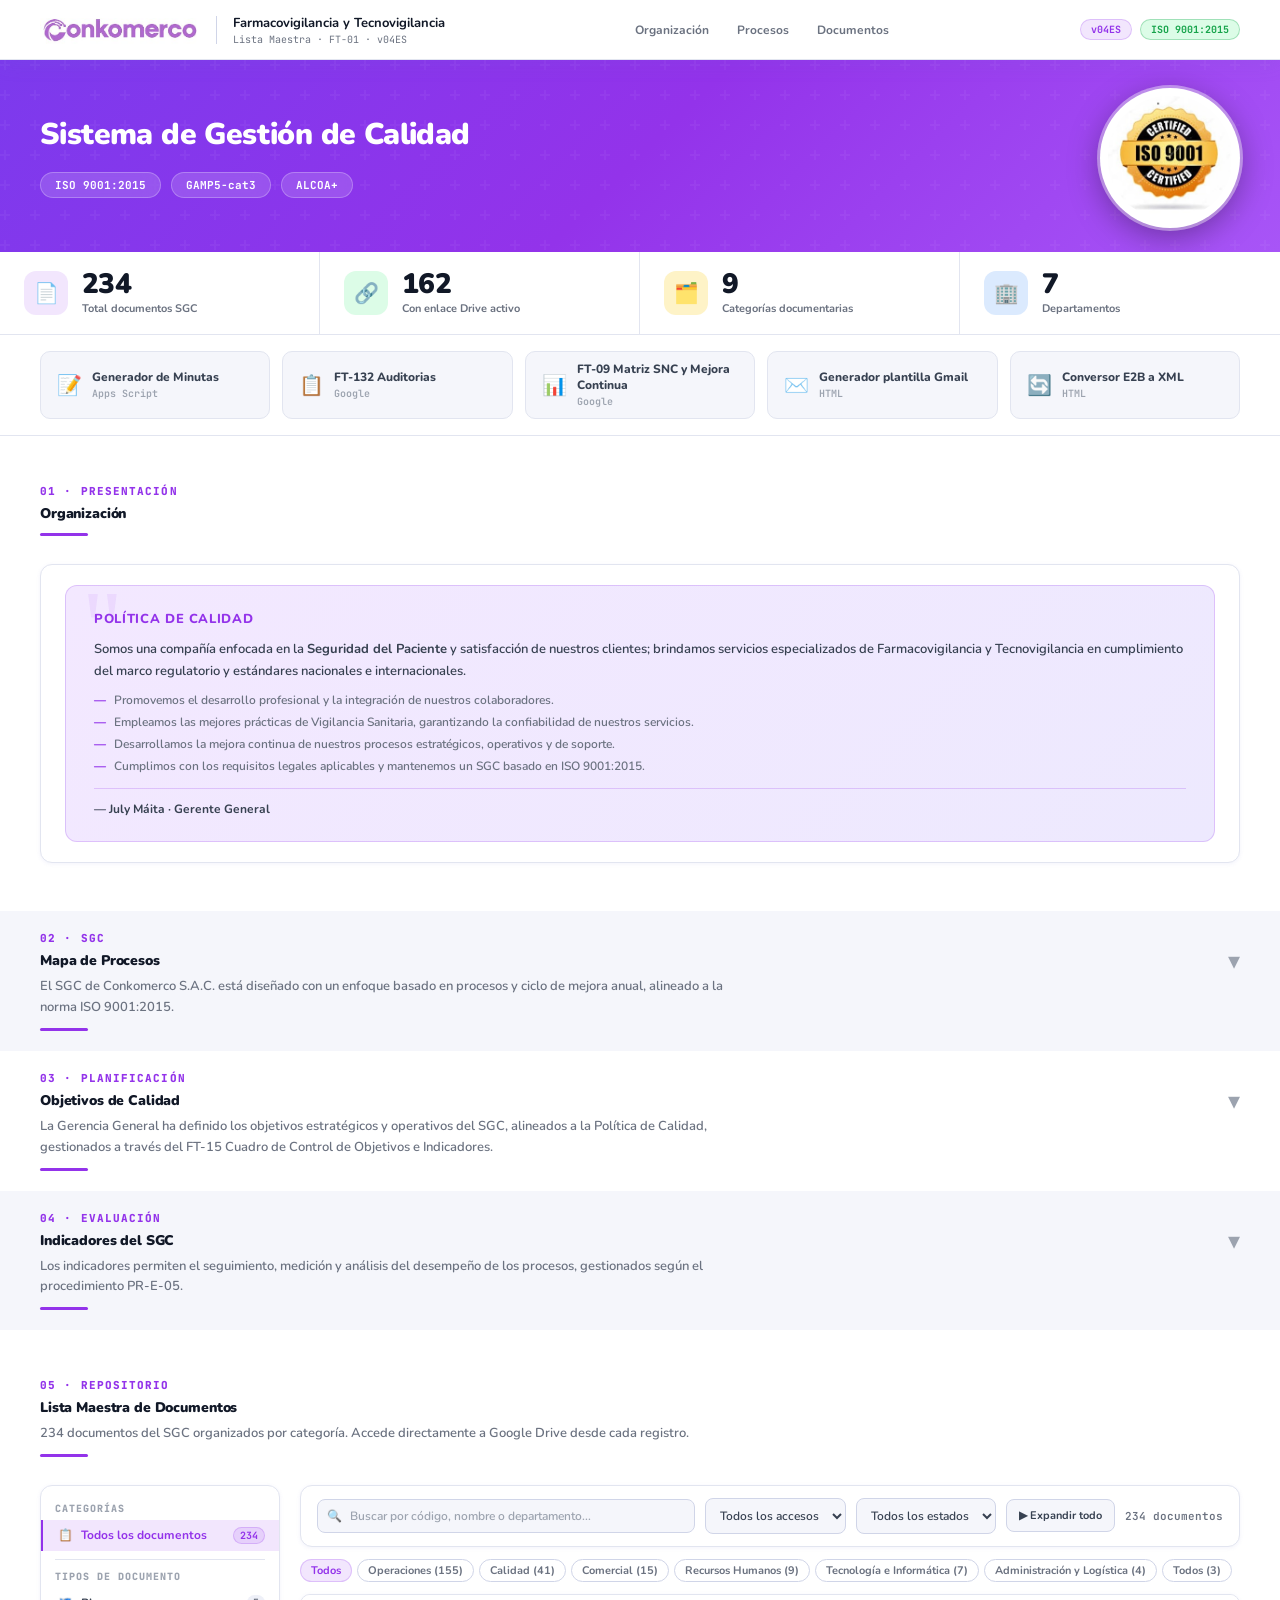
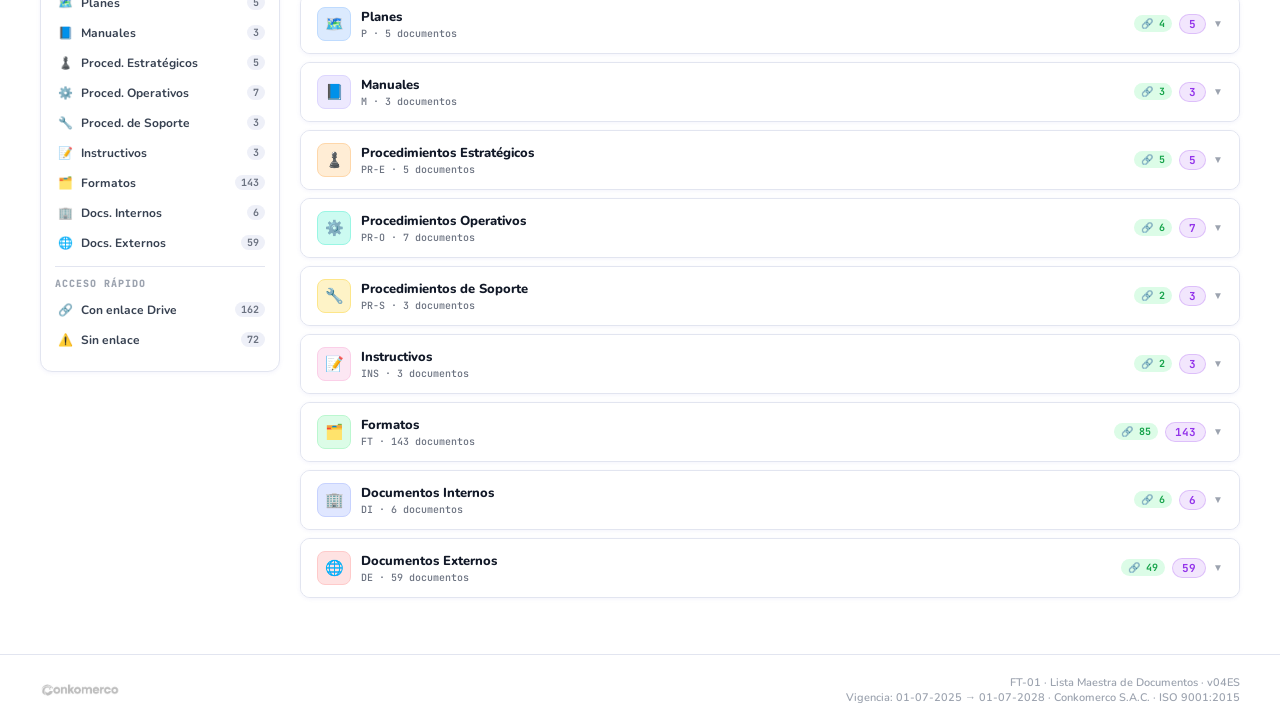
==== commit 6f333805: "Agregar conversor E2B a XML a accesos rápidos" ====
--- a/index.html
+++ b/index.html
@@ -472,6 +472,13 @@
       <div class="qa-sub">HTML</div>
     </div>
   </a>
+  <a class="qa-card" href="e2b-to-xml/index.html" target="_blank" rel="noopener">
+    <div class="qa-icon">🔄</div>
+    <div>
+      <div class="qa-label">Conversor E2B a XML</div>
+      <div class="qa-sub">HTML</div>
+    </div>
+  </a>
 </div>
 
 <!-- ORGANIZACIÓN -->
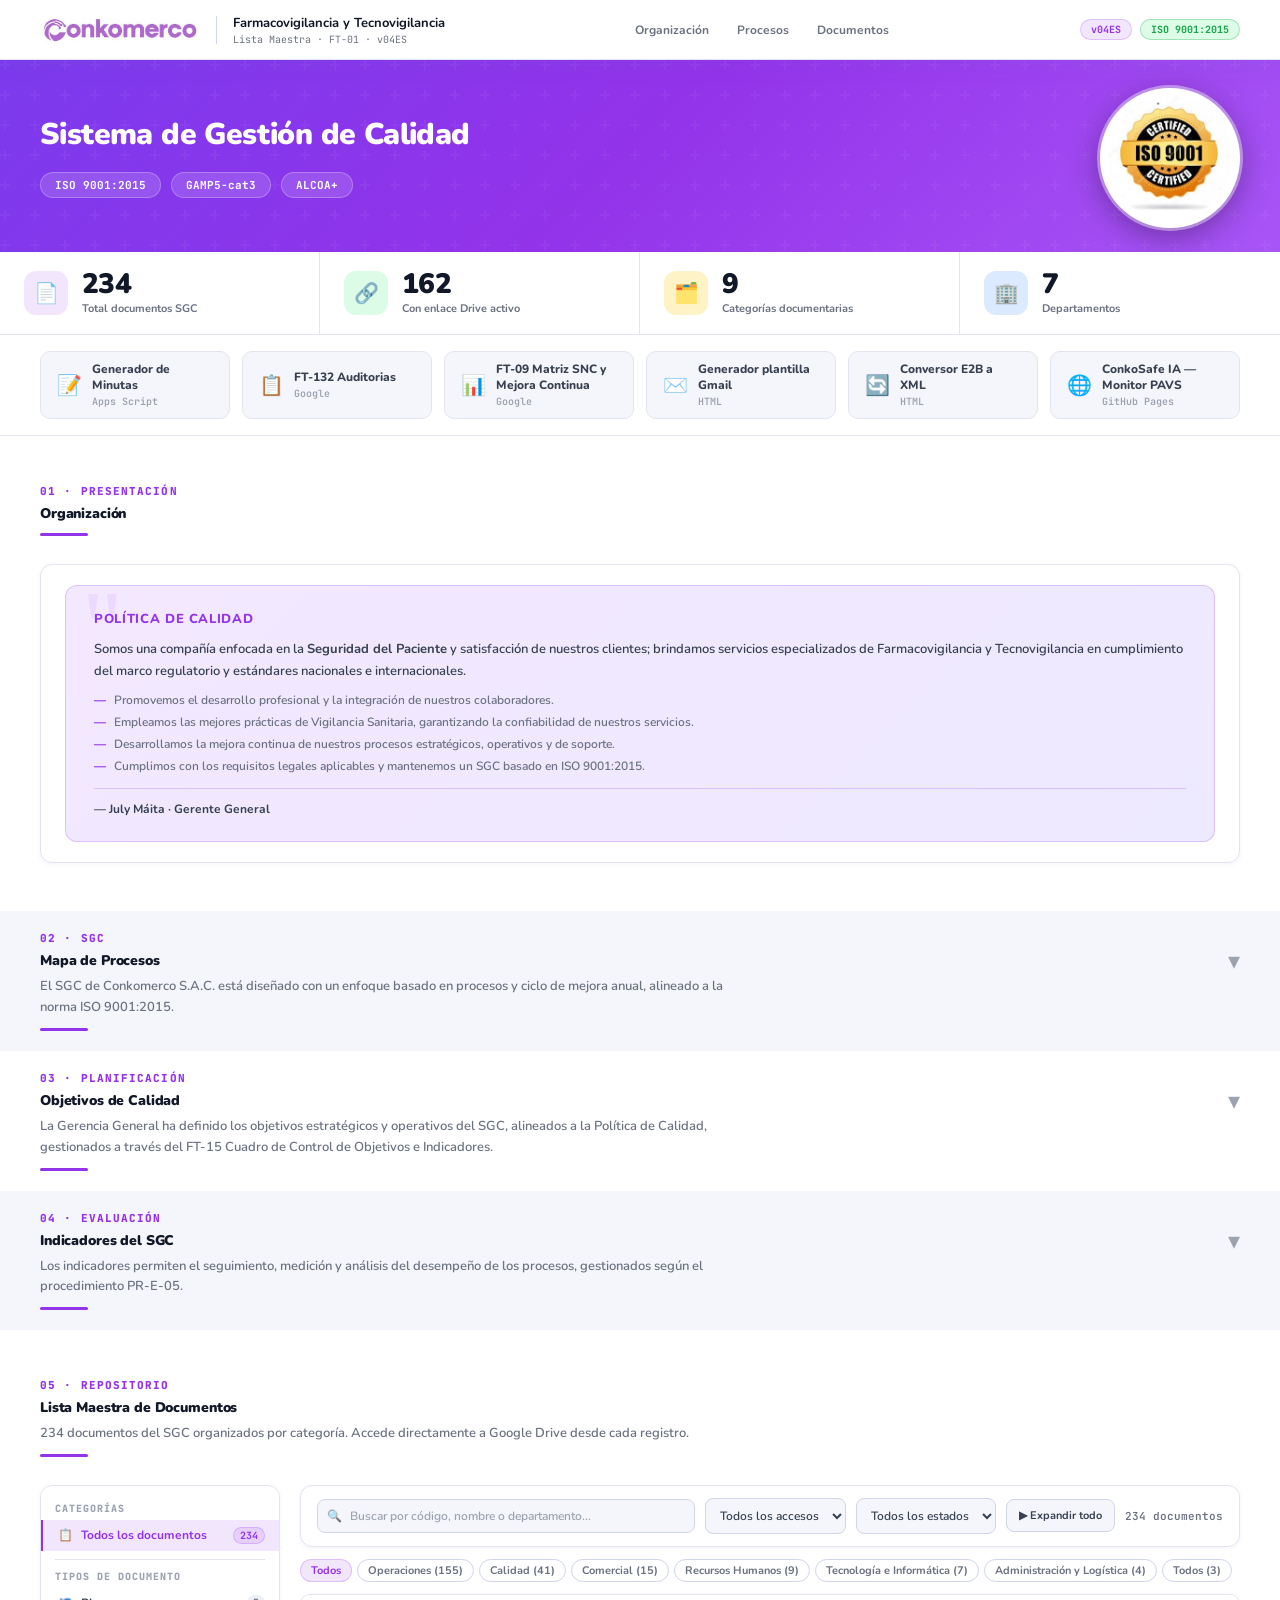
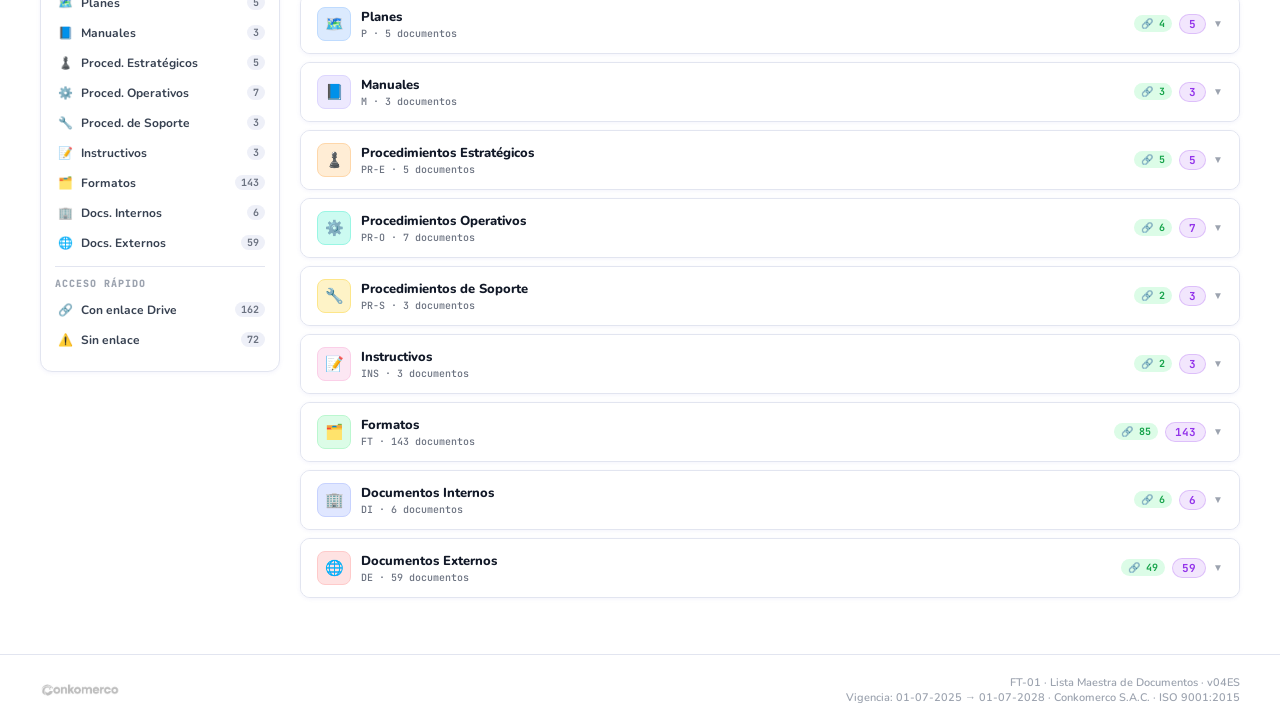
==== commit 3e5be00f: "Agregar tarjeta ConkoSafe IA - Monitor PAVS" ====
--- a/index.html
+++ b/index.html
@@ -479,6 +479,13 @@
       <div class="qa-sub">HTML</div>
     </div>
   </a>
+  <a class="qa-card" href="https://russali-ux.github.io/Alertas-analyzer/pavs/" target="_blank" rel="noopener">
+    <div class="qa-icon">🌐</div>
+    <div>
+      <div class="qa-label">ConkoSafe IA — Monitor PAVS</div>
+      <div class="qa-sub">GitHub Pages</div>
+    </div>
+  </a>
 </div>
 
 <!-- ORGANIZACIÓN -->
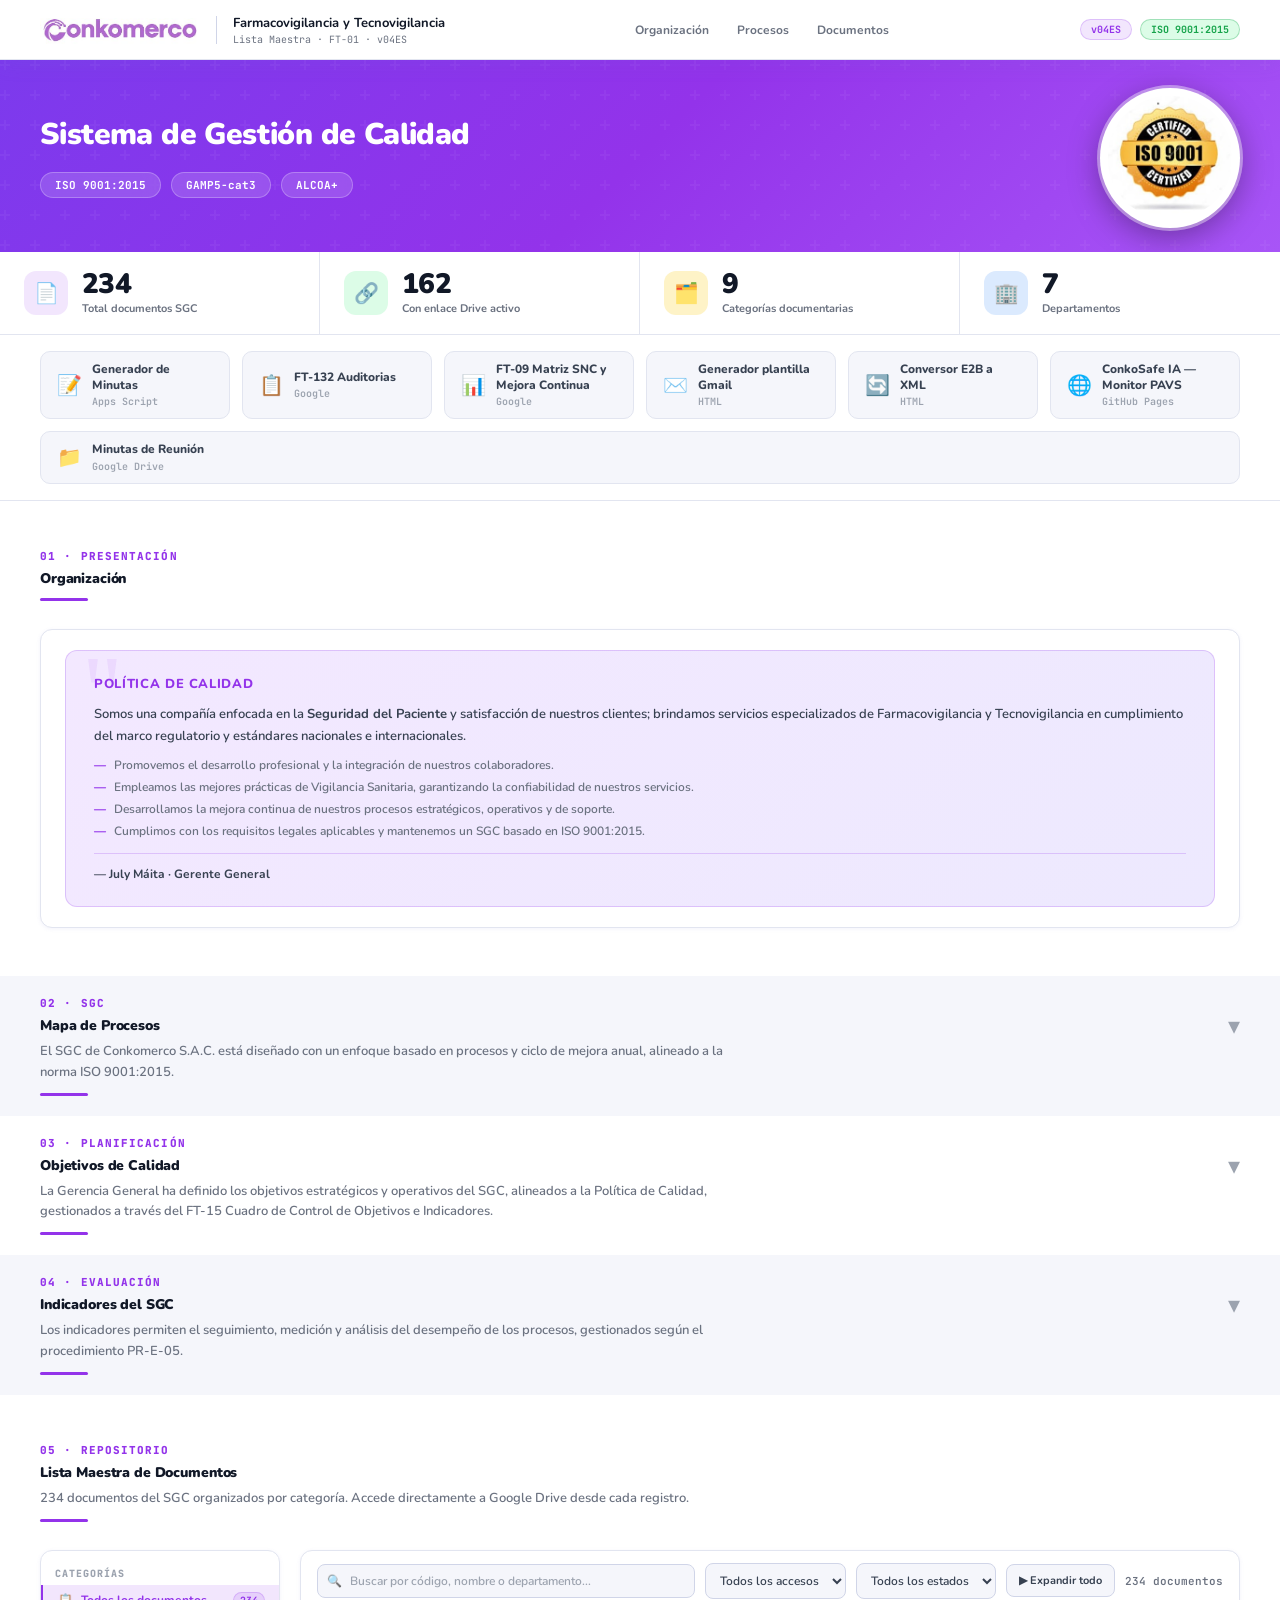
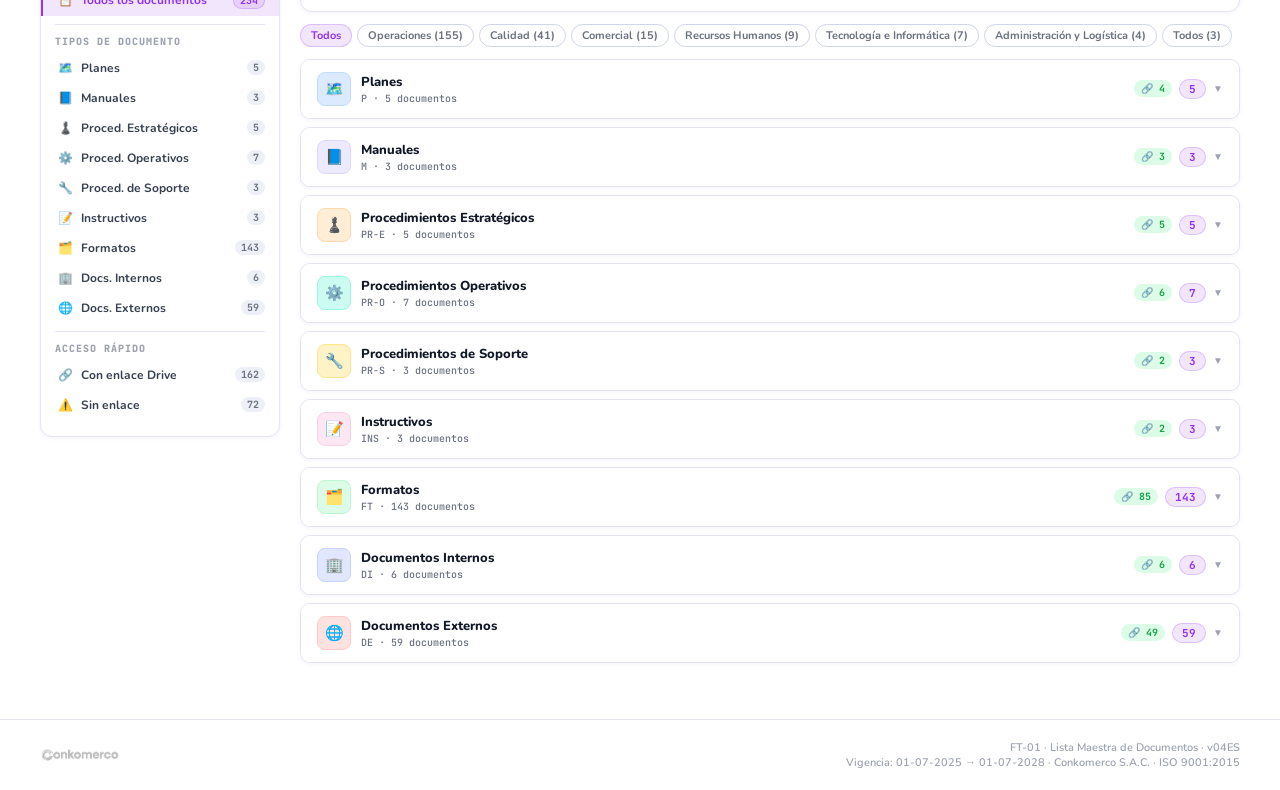
==== commit 043b4843: "Renombrar tarjeta Drive a Minutas de Reunión" ====
--- a/index.html
+++ b/index.html
@@ -486,6 +486,13 @@
       <div class="qa-sub">GitHub Pages</div>
     </div>
   </a>
+  <a class="qa-card" href="https://drive.google.com/drive/folders/1j-26eOQEWwqBOvKjQLBjOk6CEKgU2-qh?usp=sharing" target="_blank" rel="noopener">
+    <div class="qa-icon">📁</div>
+    <div>
+      <div class="qa-label">Minutas de Reunión</div>
+      <div class="qa-sub">Google Drive</div>
+    </div>
+  </a>
 </div>
 
 <!-- ORGANIZACIÓN -->
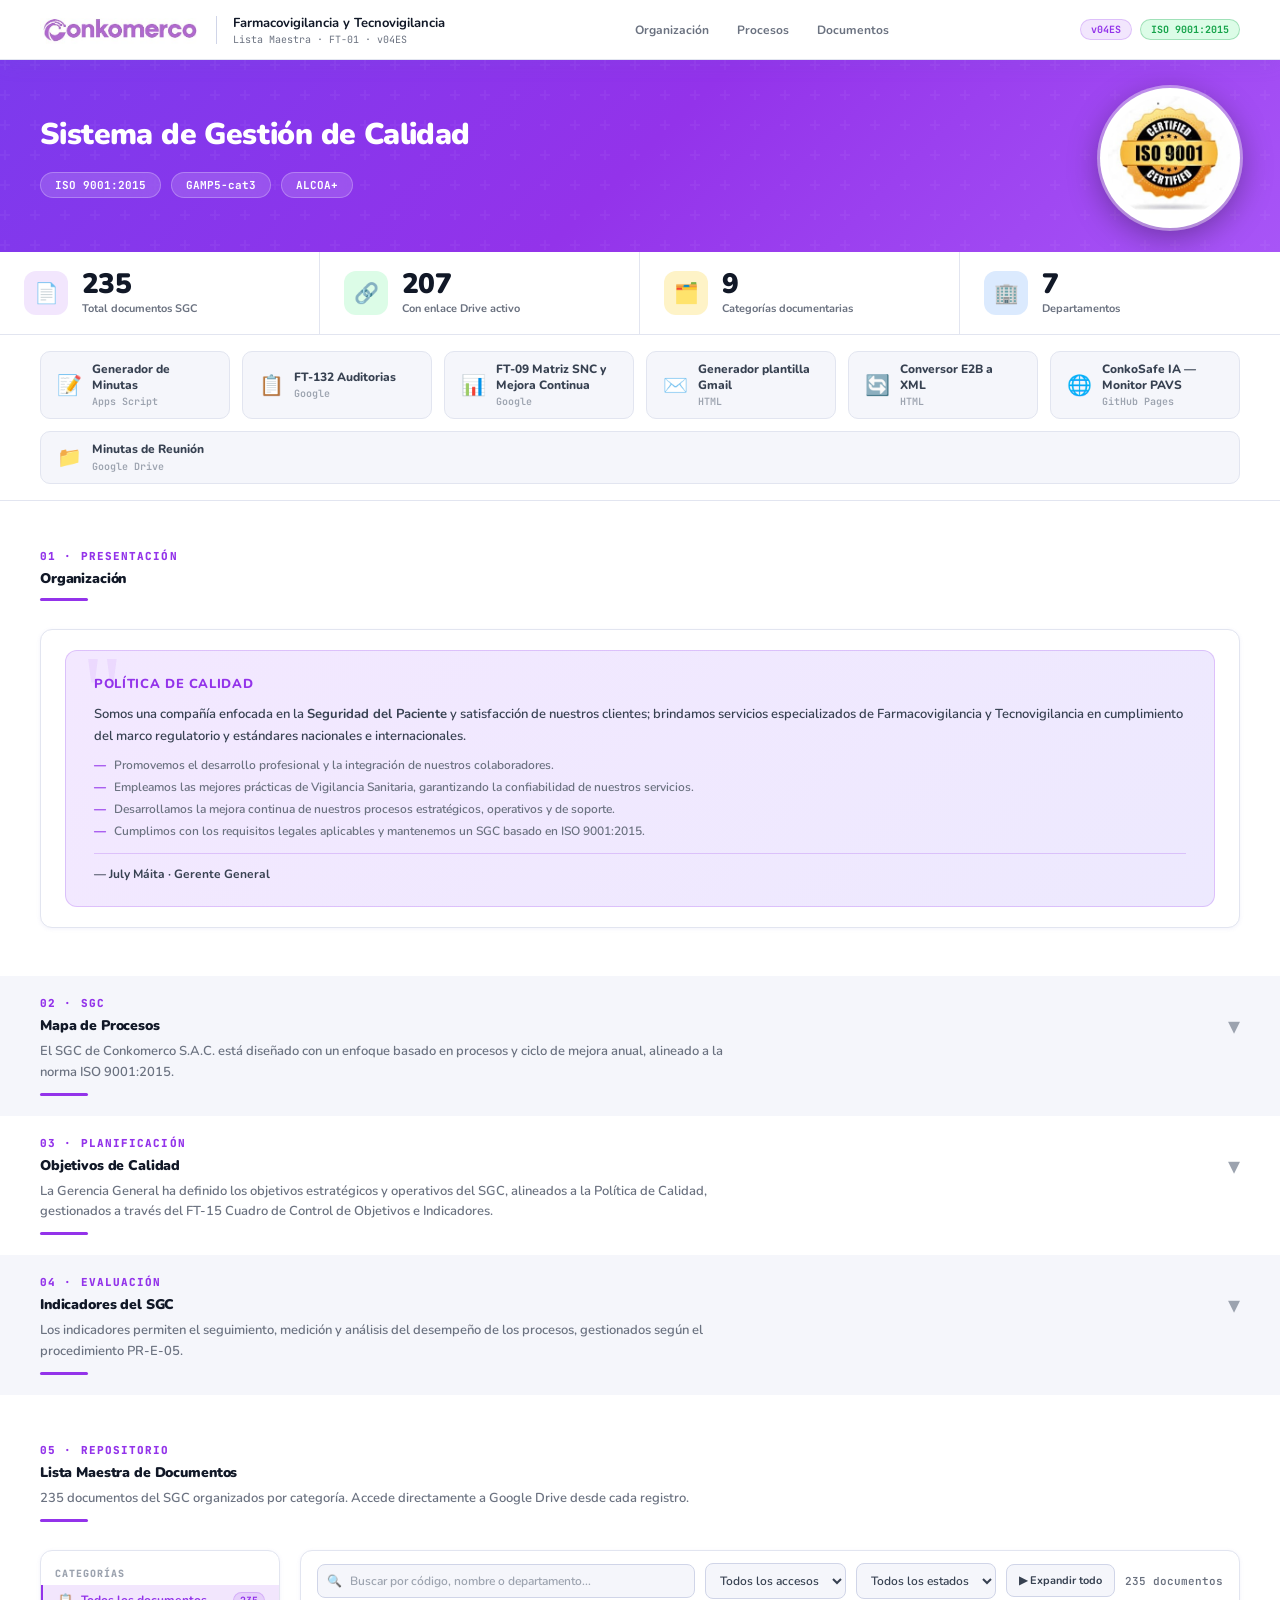
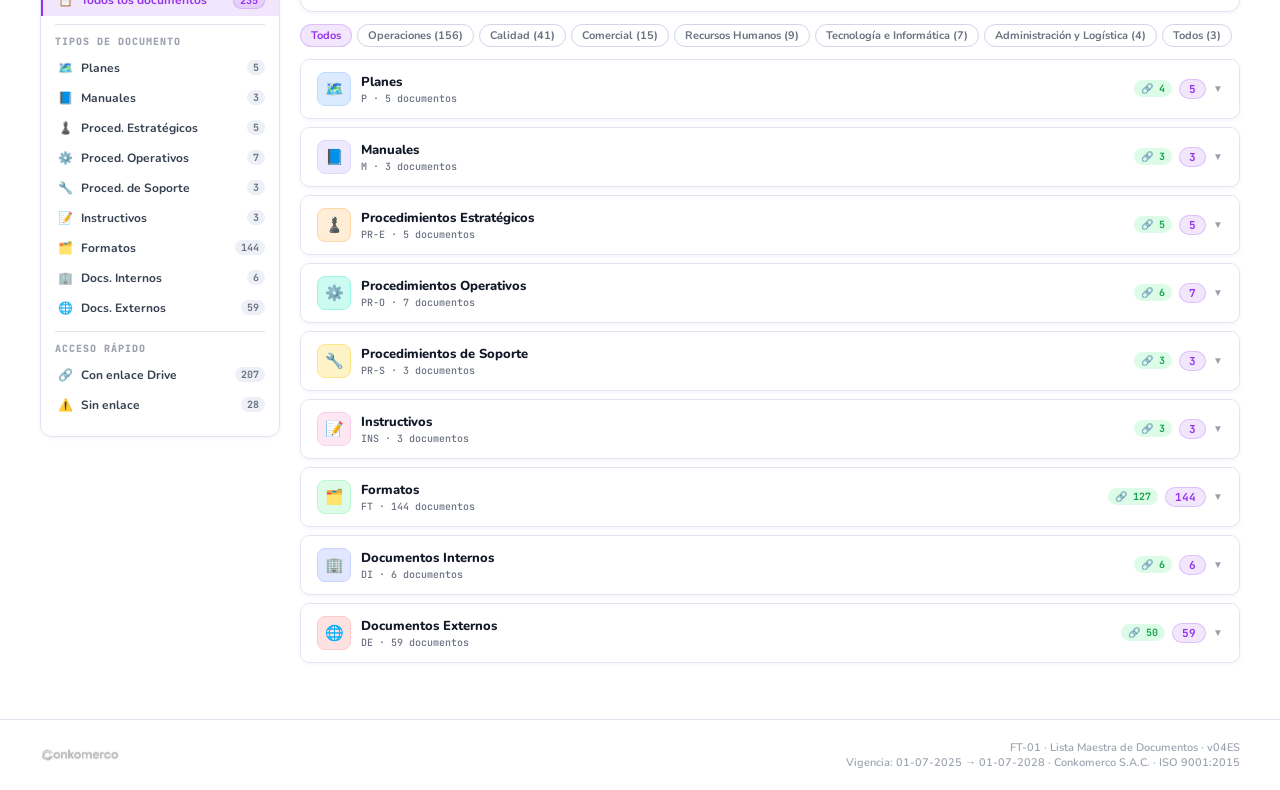
==== commit 3445fa8a: "Actualiza Lista Maestra FT-01: +44 enlaces Drive, FT-143, FT-69 y FT-95 v2.0" ====
--- a/index.html
+++ b/index.html
@@ -1,4 +1,4 @@
-﻿<!DOCTYPE html>
+<!DOCTYPE html>
 <html lang="es">
 <head>
 <meta charset="UTF-8">
@@ -426,11 +426,11 @@
 <div class="stats-strip">
   <div class="stat-cell">
     <div class="stat-ico s-purple">📄</div>
-    <div><div class="stat-num">234</div><div class="stat-lbl">Total documentos SGC</div></div>
+    <div><div class="stat-num">235</div><div class="stat-lbl">Total documentos SGC</div></div>
   </div>
   <div class="stat-cell">
     <div class="stat-ico s-green">🔗</div>
-    <div><div class="stat-num">162</div><div class="stat-lbl">Con enlace Drive activo</div></div>
+    <div><div class="stat-num">207</div><div class="stat-lbl">Con enlace Drive activo</div></div>
   </div>
   <div class="stat-cell">
     <div class="stat-ico s-amber">🗂️</div>
@@ -572,7 +572,7 @@
   <div class="section-header">
     <div class="section-eyebrow">05 · Repositorio</div>
     <div class="section-title"style="font-size:14px;">Lista Maestra de Documentos</div>
-    <div class="section-desc">234 documentos del SGC organizados por categoría. Accede directamente a Google Drive desde cada registro.</div>
+    <div class="section-desc">235 documentos del SGC organizados por categoría. Accede directamente a Google Drive desde cada registro.</div>
     <div class="divider-line"></div>
   </div>
 
@@ -582,7 +582,7 @@
       <div class="sb-lbl">Categorías</div>
       <div class="nav-item active" id="nav-todos" onclick="setSF('todos')">
         <div class="nav-left"><span class="nav-icon">📋</span><span class="nav-label">Todos los documentos</span></div>
-        <span class="nav-cnt" id="sb-cnt-todos">234</span>
+        <span class="nav-cnt" id="sb-cnt-todos">235</span>
       </div>
       <div class="sb-div"></div>
       <div class="sb-lbl">Tipos de documento</div>
@@ -592,13 +592,13 @@
       <div class="nav-item" id="nav-PR-O" onclick="setSF('PR-O')"><div class="nav-left"><span class="nav-icon">⚙️</span><span class="nav-label">Proced. Operativos</span></div>     <span class="nav-cnt">7</span></div>
       <div class="nav-item" id="nav-PR-S" onclick="setSF('PR-S')"><div class="nav-left"><span class="nav-icon">🔧</span><span class="nav-label">Proced. de Soporte</span></div>     <span class="nav-cnt">3</span></div>
       <div class="nav-item" id="nav-INS"  onclick="setSF('INS')"> <div class="nav-left"><span class="nav-icon">📝</span><span class="nav-label">Instructivos</span></div>           <span class="nav-cnt">3</span></div>
-      <div class="nav-item" id="nav-FT"   onclick="setSF('FT')">  <div class="nav-left"><span class="nav-icon">🗂️</span><span class="nav-label">Formatos</span></div>              <span class="nav-cnt">143</span></div>
+      <div class="nav-item" id="nav-FT"   onclick="setSF('FT')">  <div class="nav-left"><span class="nav-icon">🗂️</span><span class="nav-label">Formatos</span></div>              <span class="nav-cnt">144</span></div>
       <div class="nav-item" id="nav-DI"   onclick="setSF('DI')">  <div class="nav-left"><span class="nav-icon">🏢</span><span class="nav-label">Docs. Internos</span></div>        <span class="nav-cnt">6</span></div>
       <div class="nav-item" id="nav-DE"   onclick="setSF('DE')">  <div class="nav-left"><span class="nav-icon">🌐</span><span class="nav-label">Docs. Externos</span></div>        <span class="nav-cnt">59</span></div>
       <div class="sb-div"></div>
       <div class="sb-lbl">Acceso rápido</div>
-      <div class="nav-item" id="nav-link"   onclick="setSF('link')">  <div class="nav-left"><span class="nav-icon">🔗</span><span class="nav-label">Con enlace Drive</span></div><span class="nav-cnt">162</span></div>
-      <div class="nav-item" id="nav-nolink" onclick="setSF('nolink')"><div class="nav-left"><span class="nav-icon">⚠️</span><span class="nav-label">Sin enlace</span></div>     <span class="nav-cnt">72</span></div>
+      <div class="nav-item" id="nav-link"   onclick="setSF('link')">  <div class="nav-left"><span class="nav-icon">🔗</span><span class="nav-label">Con enlace Drive</span></div><span class="nav-cnt">207</span></div>
+      <div class="nav-item" id="nav-nolink" onclick="setSF('nolink')"><div class="nav-left"><span class="nav-icon">⚠️</span><span class="nav-label">Sin enlace</span></div>     <span class="nav-cnt">28</span></div>
     </nav>
 
     <!-- Docs area -->
@@ -623,7 +623,7 @@
           <option value="En desuso">En desuso</option>
         </select>
         <button class="btn-exp" id="btn-exp" onclick="repoToggleAll()">▶ Expandir todo</button>
-        <span class="rcnt" id="repo-count">234 documentos</span>
+        <span class="rcnt" id="repo-count">235 documentos</span>
       </div>
       <!-- Dept pills -->
       <div class="dept-pills" id="repo-dept-pills"></div>
@@ -645,7 +645,7 @@
 
 <script>
 (function(){
-var DOCS = [{"tipo": "Planes", "sheet": "P", "codigo": "P-01", "departamento": "Administración y Logística", "nombre": "Plan Estratégico de Negocio", "version": "2.0", "estado": "Culminado", "fecha_aprobacion": "04/10/2024", "fecha_expiracion": "04/10/2027", "ruta": "https://drive.google.com/file/d/1szDlk1JlP-2qDSDuHF6WFmEE4m2W6SW9/view?usp=sharing"}, {"tipo": "Planes", "sheet": "P", "codigo": "P-02", "departamento": "Comercial", "nombre": "Plan Comercial", "version": "1.0", "estado": "Culminado", "fecha_aprobacion": "04/10/2021", "fecha_expiracion": "04/10/2024", "ruta": "https://drive.google.com/drive/search?q=plan%20comercial"}, {"tipo": "Planes", "sheet": "P", "codigo": "P-03", "departamento": "Operaciones", "nombre": "Plan Operativo", "version": "1.0", "estado": "Culminado", "fecha_aprobacion": "04/10/2021", "fecha_expiracion": "04/10/2024", "ruta": "https://drive.google.com/file/d/1brqxQva53FnWx1KMtRZccASIJ-9NVFK7/view?usp=sharing"}, {"tipo": "Planes", "sheet": "P", "codigo": "P-04", "departamento": "Calidad", "nombre": "Plan de Continuidad de Actividades", "version": "2.0", "estado": "Culminado", "fecha_aprobacion": "03/02/2025", "fecha_expiracion": "03/02/2028", "ruta": "https://drive.google.com/file/d/1RtCtUkRrhhKMWLnRIx56AtiJfW_Gy-Ux/view?usp=sharing"}, {"tipo": "Planes", "sheet": "P", "codigo": "P-05", "departamento": "Operaciones", "nombre": "Plan de comunicaciones con clientes", "version": "1.0", "estado": "Culminado", "fecha_aprobacion": "01/07/2025", "fecha_expiracion": "01/07/2028", "ruta": "-"}, {"tipo": "Manuales", "sheet": "M", "codigo": "M-01", "departamento": "Calidad", "nombre": "Manual de Calidad", "version": "4.0", "estado": "Culminado", "fecha_aprobacion": "18/08/2025", "fecha_expiracion": "18/08/2028", "ruta": "https://drive.google.com/file/d/1weWNsbxwPSwPxegIJcFgUT_jlDCu9Xdu/view?usp=sharing"}, {"tipo": "Manuales", "sheet": "M", "codigo": "M-02", "departamento": "Calidad", "nombre": "Manual de Organización y Funciones", "version": "5.0", "estado": "Culminado", "fecha_aprobacion": "10/06/2026", "fecha_expiracion": "10/06/2029", "ruta": "https://drive.google.com/file/d/18v85A-PhpjChgwUoIQHATFi7XvOIYtAq/view?usp=drive_link"}, {"tipo": "Manuales", "sheet": "M", "codigo": "M-03", "departamento": "Calidad", "nombre": "Mapa de Procesos y Caracterización", "version": "2.0", "estado": "Culminado", "fecha_aprobacion": "26/07/2024", "fecha_expiracion": "26/07/2027", "ruta": "https://drive.google.com/file/d/1TEW2gX9Wzuw4dBtbnH9fUCZr-ADYMtx-/view?usp=sharing"}, {"tipo": "Procedimientos Estratégicos", "sheet": "PR-E", "codigo": "PR-E-01", "departamento": "Calidad", "nombre": "Gestion de Documentos", "version": "2.0", "estado": "Culminado", "fecha_aprobacion": "23/09/2023", "fecha_expiracion": "23/09/2026", "ruta": "https://drive.google.com/file/d/1gjDIVQNxE_IkfE0mMO2wDBmDafOYpMvQ/view?usp=drive_link"}, {"tipo": "Procedimientos Estratégicos", "sheet": "PR-E", "codigo": "PR-E-02", "departamento": "Calidad", "nombre": "Gestion de Información Confidencial", "version": "1.0", "estado": "Culminado", "fecha_aprobacion": "01/08/2023", "fecha_expiracion": "01/08/2026", "ruta": "https://drive.google.com/file/d/10bVKgRdfsd62DffH8ae2Bga6KPe7MCvB/view?usp=sharing"}, {"tipo": "Procedimientos Estratégicos", "sheet": "PR-E", "codigo": "PR-E-03", "departamento": "Calidad", "nombre": "Acciones Correctivas y Mejora", "version": "3.0", "estado": "Culminado", "fecha_aprobacion": "26/01/2026", "fecha_expiracion": "26/01/2029", "ruta": "https://drive.google.com/file/d/1s9H7l7k7pgRv8VWltz80abtS9qAs1Vwx/view?usp=sharing"}, {"tipo": "Procedimientos Estratégicos", "sheet": "PR-E", "codigo": "PR-E-04", "departamento": "Calidad", "nombre": "Auditoria Interna del SGC", "version": "2.0", "estado": "Culminado", "fecha_aprobacion": "14/07/2023", "fecha_expiracion": "14/07/2026", "ruta": "https://drive.google.com/file/d/1l5CbbAJ5tAZSD0uimDBHa_x6z5KA8_NQ/view?usp=drive_link"}, {"tipo": "Procedimientos Estratégicos", "sheet": "PR-E", "codigo": "PR-E-05", "departamento": "Calidad", "nombre": "Análisis de Datos y Revisión por la Dirección", "version": "1", "estado": "Culminado", "fecha_aprobacion": "01/08/2023", "fecha_expiracion": "01/08/2026", "ruta": "https://drive.google.com/file/d/111qmwUG5SkMOtu16bdB1EkVQZdjf7Hwf/view?usp=sharing"}, {"tipo": "Procedimientos Operativos", "sheet": "PR-O", "codigo": "PR-O-01", "departamento": "Comercial", "nombre": "Gestiòn Comercial", "version": "1.0", "estado": "Culminado", "fecha_aprobacion": "25/10/2024", "fecha_expiracion": "25/10/2027", "ruta": "https://drive.google.com/file/d/1BuLXEvmRDSOxOcccsrh8G67iuxRcxcrJ/view?usp=drive_link"}, {"tipo": "Procedimientos Operativos", "sheet": "PR-O", "codigo": "PR-O-02", "departamento": "Operaciones", "nombre": "Consultoría, Auditoría y Capacitaciones", "version": "1.0", "estado": "Culminado", "fecha_aprobacion": "06/12/2024", "fecha_expiracion": "06/12/2027", "ruta": "https://drive.google.com/file/d/19X_HbQ_SuL-pHOjcmA1zH6po5Fm7CW_u/view?usp=drive_link"}, {"tipo": "Procedimientos Operativos", "sheet": "PR-O", "codigo": "PR-O-03", "departamento": "Operaciones", "nombre": "Gestión de Unidad de Vigilancia Sanitaria", "version": "5.0", "estado": "Culminado", "fecha_aprobacion": "01/07/2025", "fecha_expiracion": "01/07/2028", "ruta": "https://drive.google.com/file/d/1yYzYevZvhxsSchc40Cta8c_-6poLsgMt/view?usp=drive_link"}, {"tipo": "Procedimientos Operativos", "sheet": "PR-O", "codigo": "PR-O-04", "departamento": "Operaciones", "nombre": "Elaboración de Documentos de Seguridad", "version": "4.0", "estado": "Culminado", "fecha_aprobacion": "26/04/2023", "fecha_expiracion": "26/04/2026", "ruta": "https://drive.google.com/file/d/1ZdkZ8p7GRBTPgCmPH7YnWvFgy893xWmg/view?usp=drive_link"}, {"tipo": "Procedimientos Operativos", "sheet": "PR-O", "codigo": "PR-O-05", "departamento": "Calidad", "nombre": "Servicio al Cliente y Post Venta", "version": "2.0", "estado": "Culminado", "fecha_aprobacion": "21/03/2025", "fecha_expiracion": "21/03/2028", "ruta": "https://drive.google.com/file/d/1wwpBp5QbPBYkmfYIBtO9AIYSgRFMx0tR/view?usp=sharing"}, {"tipo": "Procedimientos Operativos", "sheet": "PR-O", "codigo": "PR-O-06", "departamento": "Comercial", "nombre": "Gestión y Promoción de Eventos Educativos", "version": "2.0", "estado": "Culminado", "fecha_aprobacion": "11/09/2023", "fecha_expiracion": "11/09/2026", "ruta": "https://drive.google.com/file/d/1pnwz13mUdVlCzNKciF9pTHUdtbiT-uFs/view?usp=drive_link"}, {"tipo": "Procedimientos Operativos", "sheet": "PR-O", "codigo": "PR-O-07", "departamento": "Calidad", "nombre": "Autoinspecciones", "version": "1.0", "estado": "Culminado", "fecha_aprobacion": "27/04/2023", "fecha_expiracion": "27/04/2026", "ruta": "PR-O-07"}, {"tipo": "Procedimientos de Soporte", "sheet": "PR-S", "codigo": "PR-S-01", "departamento": "Recursos Humanos", "nombre": "Gestión del Recurso Humano", "version": "2.0", "estado": "Culminado", "fecha_aprobacion": "12/09/2023", "fecha_expiracion": "12/09/2026", "ruta": "https://drive.google.com/file/d/1nEKObdGLymQecMOz-Cpro-RoidkAzS2-/view?usp=drive_link"}, {"tipo": "Procedimientos de Soporte", "sheet": "PR-S", "codigo": "PR-S-02", "departamento": "Administración y Logística", "nombre": "Gestión de Proveedores", "version": "2.0", "estado": "Culminado", "fecha_aprobacion": "03/07/2025", "fecha_expiracion": "03/07/2029", "ruta": "https://drive.google.com/file/d/1QYFvYBrvFlvPYVfa6qPsSOs1xRunOheB/view?usp=sharing"}, {"tipo": "Procedimientos de Soporte", "sheet": "PR-S", "codigo": "PR-S-03", "departamento": "Tecnología e Informática", "nombre": "Gestión de Tecnologías e Informática", "version": "1.0", "estado": "Culminado", "fecha_aprobacion": "18/08/2021", "fecha_expiracion": "23/08/2024", "ruta": "PR-S-03"}, {"tipo": "Instructivos", "sheet": "INS", "codigo": "INS-01", "departamento": "Calidad", "nombre": "Herramienta AMEF", "version": "2.0", "estado": "Culminado", "fecha_aprobacion": "20/07/2022", "fecha_expiracion": "20/07/2025", "ruta": "INS-01"}, {"tipo": "Instructivos", "sheet": "INS", "codigo": "INS-02", "departamento": "Calidad", "nombre": "INSTRUCTIVO DE FIRMAS DIGITALES", "version": "1.0", "estado": "Culminado", "fecha_aprobacion": "23/05/2022", "fecha_expiracion": "23/05/2024", "ruta": "https://drive.google.com/file/d/1cxJEnKgMy6RyK_ysUhPZ8VoGlD88r8A0/view"}, {"tipo": "Instructivos", "sheet": "INS", "codigo": "INS-03", "departamento": "Operaciones", "nombre": "INSTRUCTIVO PARA EL MONITOREO DE LA LITERATURA CIENTÍFICA", "version": "1.0", "estado": "Culminado", "fecha_aprobacion": "26/09/2023", "fecha_expiracion": "26/09/2026", "ruta": "https://drive.google.com/file/d/1zCA567w8NO3YSToAVEhhP_mkAe8Twgo0/view?usp=drive_link"}, {"tipo": "Formatos", "sheet": "FT", "codigo": "FT-01", "departamento": "Calidad", "nombre": "Lista Maestra de Documentos", "version": "1.0", "estado": "Culminado", "fecha_aprobacion": "23/07/2021", "fecha_expiracion": "23/07/2024", "ruta": "FT-01"}, {"tipo": "Formatos", "sheet": "FT", "codigo": "FT-02", "departamento": "Calidad", "nombre": "Lista de Distribución de Documentos", "version": "1.0", "estado": "Culminado", "fecha_aprobacion": "23/07/2021", "fecha_expiracion": "23/07/2024", "ruta": "FT-02"}, {"tipo": "Formatos", "sheet": "FT", "codigo": "FT-03", "departamento": "Calidad", "nombre": "Acuerdo de Confidencialidad", "version": "1.0", "estado": "Culminado", "fecha_aprobacion": "06/08/2021", "fecha_expiracion": "09/08/2024", "ruta": "FT-03"}, {"tipo": "Formatos", "sheet": "FT", "codigo": "FT-04", "departamento": "Calidad", "nombre": "Solicitud de actualización de Información", "version": "1.0", "estado": "Culminado", "fecha_aprobacion": "06/08/2021", "fecha_expiracion": "09/08/2024", "ruta": "FT-04"}, {"tipo": "Formatos", "sheet": "FT", "codigo": "FT-05", "departamento": "Calidad", "nombre": "Solicitud de borrado de Información", "version": "1.0", "estado": "Culminado", "fecha_aprobacion": "06/08/2021", "fecha_expiracion": "09/08/2024", "ruta": "FT-05"}, {"tipo": "Formatos", "sheet": "FT", "codigo": "FT-06", "departamento": "Calidad", "nombre": "Matriz de comunicación interna y externa", "version": "1.0", "estado": "Culminado", "fecha_aprobacion": "06/08/2021", "fecha_expiracion": "09/08/2024", "ruta": "FT-06"}, {"tipo": "Formatos", "sheet": "FT", "codigo": "FT-07", "departamento": "Calidad", "nombre": "Formulario de Ingreso de Reclamo", "version": "1.0", "estado": "Culminado", "fecha_aprobacion": "05/08/2021", "fecha_expiracion": "09/08/2024", "ruta": "FT-07"}, {"tipo": "Formatos", "sheet": "FT", "codigo": "FT-08", "departamento": "Calidad", "nombre": "Solicitud de Acción Correctiva y Preventiva", "version": "1.0", "estado": "Culminado", "fecha_aprobacion": "05/08/2021", "fecha_expiracion": "09/08/2024", "ruta": "FT-08"}, {"tipo": "Formatos", "sheet": "FT", "codigo": "FT-09", "departamento": "Calidad", "nombre": "Matriz de Salidas No Conformes y mejora continua", "version": "1.0", "estado": "Culminado", "fecha_aprobacion": "05/08/2021", "fecha_expiracion": "09/08/2024", "ruta": "FT-09"}, {"tipo": "Formatos", "sheet": "FT", "codigo": "FT-10", "departamento": "Calidad", "nombre": "Plan y Programa de Actividades del SGC", "version": "1.0", "estado": "Culminado", "fecha_aprobacion": "05/08/2024", "fecha_expiracion": "09/08/2027", "ruta": "FT-10"}, {"tipo": "Formatos", "sheet": "FT", "codigo": "FT-11", "departamento": "Calidad", "nombre": "Plan de Auditoria Interna", "version": "1.0", "estado": "Culminado", "fecha_aprobacion": "05/08/2024", "fecha_expiracion": "09/08/2027", "ruta": "FT-11"}, {"tipo": "Formatos", "sheet": "FT", "codigo": "FT-12", "departamento": "Calidad", "nombre": "Acta de Apertura o Cierre de Auditoria", "version": "1.0", "estado": "Culminado", "fecha_aprobacion": "05/08/2021", "fecha_expiracion": "09/08/2024", "ruta": "FT-12"}, {"tipo": "Formatos", "sheet": "FT", "codigo": "FT-13", "departamento": "Calidad", "nombre": "Informe de Auditoría Interna", "version": "1.0", "estado": "Culminado", "fecha_aprobacion": "05/08/2021", "fecha_expiracion": "09/08/2024", "ruta": "FT-13"}, {"tipo": "Formatos", "sheet": "FT", "codigo": "FT-14", "departamento": "Calidad", "nombre": "Evaluación del Desempeño del Equipo Auditor", "version": "1.0", "estado": "Culminado", "fecha_aprobacion": "05/08/2021", "fecha_expiracion": "09/08/2024", "ruta": "FT-14"}, {"tipo": "Formatos", "sheet": "FT", "codigo": "FT-15", "departamento": "Calidad", "nombre": "Cuadro de Control de Objetivos e Indicadores del SGC", "version": "1.0", "estado": "Culminado", "fecha_aprobacion": "05/08/2021", "fecha_expiracion": "09/08/2024", "ruta": "FT-15"}, {"tipo": "Formatos", "sheet": "FT", "codigo": "FT-16", "departamento": "Calidad", "nombre": "Reporte de Indicador del SGC", "version": "1.0", "estado": "Culminado", "fecha_aprobacion": "05/08/2021", "fecha_expiracion": "09/08/2024", "ruta": "FT-16"}, {"tipo": "Formatos", "sheet": "FT", "codigo": "FT-17", "departamento": "Calidad", "nombre": "Acta de revisión del SGC por la Alta Dirección", "version": "1.0", "estado": "Culminado", "fecha_aprobacion": "05/08/2021", "fecha_expiracion": "09/08/2024", "ruta": "FT-17"}, {"tipo": "Formatos", "sheet": "FT", "codigo": "FT-18", "departamento": "Calidad", "nombre": "Matriz de Identificación, Evaluación y Tratamiento de Riesgos", "version": "1.0", "estado": "Culminado", "fecha_aprobacion": "11/08/2021", "fecha_expiracion": "16/08/2024", "ruta": "FT-18"}, {"tipo": "Formatos", "sheet": "FT", "codigo": "FT-19", "departamento": "Recursos Humanos", "nombre": "Perfil de Puesto", "version": "1.0", "estado": "Culminado", "fecha_aprobacion": "06/08/2021", "fecha_expiracion": "09/08/2024", "ruta": "FT-19"}, {"tipo": "Formatos", "sheet": "FT", "codigo": "FT-20", "departamento": "Recursos Humanos", "nombre": "Listado de Colaboradores", "version": "1.0", "estado": "Culminado", "fecha_aprobacion": "06/08/2021", "fecha_expiracion": "09/08/2024", "ruta": "FT-20"}, {"tipo": "Formatos", "sheet": "FT", "codigo": "FT-21", "departamento": "Recursos Humanos", "nombre": "Ficha de Colaborador", "version": "1.0", "estado": "Culminado", "fecha_aprobacion": "06/08/2021", "fecha_expiracion": "09/08/2024", "ruta": "FT-21"}, {"tipo": "Formatos", "sheet": "FT", "codigo": "FT-22", "departamento": "Recursos Humanos", "nombre": "Contrato de Trabajo", "version": "1.0", "estado": "Culminado", "fecha_aprobacion": "06/08/2021", "fecha_expiracion": "09/08/2024", "ruta": "FT-22"}, {"tipo": "Formatos", "sheet": "FT", "codigo": "FT-23", "departamento": "Recursos Humanos", "nombre": "Plan Anual de Formación y Capacitación", "version": "1.0", "estado": "Culminado", "fecha_aprobacion": "06/08/2024", "fecha_expiracion": "09/08/2027", "ruta": "FT-23"}, {"tipo": "Formatos", "sheet": "FT", "codigo": "FT-24", "departamento": "Recursos Humanos", "nombre": "Registro de Entrenamiento", "version": "1.0", "estado": "Culminado", "fecha_aprobacion": "06/08/2024", "fecha_expiracion": "09/08/2027", "ruta": "FT-24"}, {"tipo": "Formatos", "sheet": "FT", "codigo": "FT-25", "departamento": "Recursos Humanos", "nombre": "Evaluación del Desempeño", "version": "1.0", "estado": "Culminado", "fecha_aprobacion": "06/08/2021", "fecha_expiracion": "09/08/2024", "ruta": "FT-25"}, {"tipo": "Formatos", "sheet": "FT", "codigo": "FT-26", "departamento": "Administración y Logística", "nombre": "Registro, Selección y Evaluación de Proveedores", "version": "1.0", "estado": "Culminado", "fecha_aprobacion": "06/08/2021", "fecha_expiracion": "09/08/2024", "ruta": "FT-26"}, {"tipo": "Formatos", "sheet": "FT", "codigo": "FT-27", "departamento": "Tecnología e Informática", "nombre": "Programa de Mantenimiento de Hardware y Software", "version": "1.0", "estado": "Culminado", "fecha_aprobacion": "18/08/2021", "fecha_expiracion": "23/08/2024", "ruta": "FT-27"}, {"tipo": "Formatos", "sheet": "FT", "codigo": "FT-28", "departamento": "Tecnología e Informática", "nombre": "Lista de Equipos", "version": "1.0", "estado": "Culminado", "fecha_aprobacion": "18/08/2021", "fecha_expiracion": "23/08/2024", "ruta": "FT-28"}, {"tipo": "Formatos", "sheet": "FT", "codigo": "FT-29", "departamento": "Tecnología e Informática", "nombre": "Lista de Programas, Usuarios y Contraseñas", "version": "1.0", "estado": "Culminado", "fecha_aprobacion": "18/08/2021", "fecha_expiracion": "23/08/2024", "ruta": "FT-29"}, {"tipo": "Formatos", "sheet": "FT", "codigo": "FT-30", "departamento": "Tecnología e Informática", "nombre": "Acta de Entrega de Equipos y Bienes", "version": "1.0", "estado": "Culminado", "fecha_aprobacion": "18/08/2021", "fecha_expiracion": "23/08/2024", "ruta": "FT-30"}, {"tipo": "Formatos", "sheet": "FT", "codigo": "FT-31", "departamento": "Tecnología e Informática", "nombre": "Acta de Entrega de Usuario y Contraseña", "version": "1.0", "estado": "Culminado", "fecha_aprobacion": "18/08/2021", "fecha_expiracion": "23/08/2024", "ruta": "FT-31"}, {"tipo": "Formatos", "sheet": "FT", "codigo": "FT-32", "departamento": "Tecnología e Informática", "nombre": "Carta de Entrega de Usuario y Contraseña", "version": "1.0", "estado": "Culminado", "fecha_aprobacion": "18/08/2021", "fecha_expiracion": "23/08/2024", "ruta": "FT-32"}, {"tipo": "Formatos", "sheet": "FT", "codigo": "FT-33", "departamento": "Comercial", "nombre": "Seguimiento de Material Promocional y No Promocional", "version": "1.0", "estado": "Culminado", "fecha_aprobacion": "27/09/2021", "fecha_expiracion": "27/09/2024", "ruta": "FT-33"}, {"tipo": "Formatos", "sheet": "FT", "codigo": "FT-34", "departamento": "Comercial", "nombre": "Seguimiento de Potenciales Clientes", "version": "1.0", "estado": "Culminado", "fecha_aprobacion": "27/09/2021", "fecha_expiracion": "27/09/2024", "ruta": "FT-34"}, {"tipo": "Formatos", "sheet": "FT", "codigo": "FT-35", "departamento": "Comercial", "nombre": "Speech Comercial", "version": "1.0", "estado": "Culminado", "fecha_aprobacion": "27/09/2021", "fecha_expiracion": "27/09/2024", "ruta": "FT-35"}, {"tipo": "Formatos", "sheet": "FT", "codigo": "FT-36", "departamento": "Comercial", "nombre": "Solicitud de Información", "version": "1.0", "estado": "Culminado", "fecha_aprobacion": "27/09/2021", "fecha_expiracion": "27/09/2024", "ruta": "FT-36"}, {"tipo": "Formatos", "sheet": "FT", "codigo": "FT-37", "departamento": "Comercial", "nombre": "Calculadora de Precios", "version": "1.0", "estado": "Culminado", "fecha_aprobacion": "27/09/2021", "fecha_expiracion": "27/09/2024", "ruta": "FT-37"}, {"tipo": "Formatos", "sheet": "FT", "codigo": "FT-38", "departamento": "Todos", "nombre": "Cotización de Servicio", "version": "1.0", "estado": "Culminado", "fecha_aprobacion": "25/10/2021", "fecha_expiracion": "25/10/2024", "ruta": "FT-38"}, {"tipo": "Formatos", "sheet": "FT", "codigo": "FT-39", "departamento": "Comercial", "nombre": "Contrato de Servicio", "version": "1.0", "estado": "Culminado", "fecha_aprobacion": "26/10/2021", "fecha_expiracion": "26/10/2024", "ruta": "FT-39"}, {"tipo": "Formatos", "sheet": "FT", "codigo": "FT-40", "departamento": "Todos", "nombre": "Hoja Membretada", "version": "1.0", "estado": "Culminado", "fecha_aprobacion": "05/10/2021", "fecha_expiracion": "05/10/2024", "ruta": "FT-40"}, {"tipo": "Formatos", "sheet": "FT", "codigo": "FT-41", "departamento": "Todos", "nombre": "Minuta de Reunión", "version": "2.0", "estado": "Culminado", "fecha_aprobacion": "23/05/2023", "fecha_expiracion": "23/05/2026", "ruta": "https://drive.google.com/file/d/1prsvHb5v6bOz0gm2gLuV0gAiqjprv-AR/view?usp=drive_link"}, {"tipo": "Formatos", "sheet": "FT", "codigo": "FT-42", "departamento": "Operaciones", "nombre": "Informe de Consultoría", "version": "1.0", "estado": "Culminado", "fecha_aprobacion": "06/12/2021", "fecha_expiracion": "06/12/2024", "ruta": "https://drive.google.com/file/d/1NY4YThXU63wBnF7-pqXlSy4EjSRPQLnH/view?usp=drive_link"}, {"tipo": "Formatos", "sheet": "FT", "codigo": "FT-43", "departamento": "Operaciones", "nombre": "Guía de Auditoría en Farmacovigilancia", "version": "1.0", "estado": "Culminado", "fecha_aprobacion": "06/12/2021", "fecha_expiracion": "06/12/2024", "ruta": "https://docs.google.com/spreadsheets/d/1v3HSGOaHGjT8oxZ_rrRAYhrGTud7tpZR/edit#gid=1328948389"}, {"tipo": "Formatos", "sheet": "FT", "codigo": "FT-44", "departamento": "Operaciones", "nombre": "Guía de Auditoría en Tecnovigilancia", "version": "2.0", "estado": "Culminado", "fecha_aprobacion": "01/02/2025", "fecha_expiracion": "01/02/2028", "ruta": "https://drive.google.com/file/d/1FyzuMxoECjhI7u8M_HNuqT788hA_Tugi/view?usp=drive_link"}, {"tipo": "Formatos", "sheet": "FT", "codigo": "FT-45", "departamento": "Operaciones", "nombre": "Informe de Capacitación", "version": "1.0", "estado": "Culminado", "fecha_aprobacion": "06/12/2021", "fecha_expiracion": "06/12/2024", "ruta": "https://drive.google.com/file/d/1x82oudQkaB6x0jVjM8BImR5Ja5ElANmn/view?usp=sharing"}, {"tipo": "Formatos", "sheet": "FT", "codigo": "FT-46", "departamento": "Operaciones", "nombre": "Informe de Diagnostico", "version": "3.0", "estado": "Culminado", "fecha_aprobacion": "01/01/2026", "fecha_expiracion": "01/01/2029", "ruta": "https://drive.google.com/file/d/1Sy6A41Ndt21x6S0zeaarb6XCKc7lI-3B/view?usp=drive_link"}, {"tipo": "Formatos", "sheet": "FT", "codigo": "FT-47", "departamento": "Operaciones", "nombre": "Monitoreo de Plan de Trabajo", "version": "3.0", "estado": "Culminado", "fecha_aprobacion": "15/06/2025", "fecha_expiracion": "15/06/2028", "ruta": "https://drive.google.com/file/d/1IjCWaOjfDNwDRrqH1uMHNpoJ_ZLQFXvq/view?usp=drive_link"}, {"tipo": "Formatos", "sheet": "FT", "codigo": "FT-48", "departamento": "Operaciones", "nombre": "Organización, Funciones y Responsabilidades de Farmacovigilancia y/o Tecnovigilancia", "version": "1.0", "estado": "Culminado", "fecha_aprobacion": "25/01/2023", "fecha_expiracion": "25/01/2026", "ruta": "https://drive.google.com/file/d/1zaFWEr6RLREOxMvEs83TyEZSOchEF7rb/view?usp=drive_link"}, {"tipo": "Formatos", "sheet": "FT", "codigo": "FT-49", "departamento": "Operaciones", "nombre": "Lista Maestra de Farmacovigilancia y/o Tecnovigilancia", "version": "1.0", "estado": "Culminado", "fecha_aprobacion": "01/02/2025", "fecha_expiracion": "01/02/2028", "ruta": "https://drive.google.com/file/d/1pzAjayCE7bueg4dRY7FwumYb_BswcWld/view?usp=drive_link"}, {"tipo": "Formatos", "sheet": "FT", "codigo": "FT-50", "departamento": "Operaciones", "nombre": "Perfil de Puesto", "version": "1.0", "estado": "Culminado", "fecha_aprobacion": "01/02/2022", "fecha_expiracion": "45689.0", "ruta": "https://drive.google.com/file/d/1A3QzMQIPIDCsRmemf-7-F1v_0cYTSuX-/view?usp=drive_link"}, {"tipo": "Formatos", "sheet": "FT", "codigo": "FT-51", "departamento": "Operaciones", "nombre": "Información de Contacto y Registro de Firmas", "version": "1.0", "estado": "Culminado", "fecha_aprobacion": "01/02/2022", "fecha_expiracion": "06/02/2024", "ruta": "OBSOLETO"}, {"tipo": "Formatos", "sheet": "FT", "codigo": "FT-52", "departamento": "Operaciones", "nombre": "Registro Histórico del Personal", "version": "1.0", "estado": "Culminado", "fecha_aprobacion": "01/02/2022", "fecha_expiracion": "06/02/2025", "ruta": "https://drive.google.com/file/d/1MH59Bv8uuBeqUhoQaTZjkqiuiQJDMnyJ/view?usp=drive_link"}, {"tipo": "Formatos", "sheet": "FT", "codigo": "FT-53", "departamento": "Operaciones", "nombre": "Acuerdo de Farmacovigilancia y/o Tecnovigilancia", "version": "1.0", "estado": "Culminado", "fecha_aprobacion": "25/01/2023", "fecha_expiracion": "25/01/2026", "ruta": "https://drive.google.com/file/d/1Br7nUcUsgFOe_pRBLRJLJcww5Bf0MfUK/view?usp=drive_link"}, {"tipo": "Formatos", "sheet": "FT", "codigo": "FT-54", "departamento": "Operaciones", "nombre": "Plantillas de Acuerdo Farmacovigilancia / Tecnovigilancia", "version": "1.0", "estado": "Culminado", "fecha_aprobacion": "01/02/2024", "fecha_expiracion": "01/02/2027", "ruta": "https://drive.google.com/file/d/17Z-rmPmqulpoVWPCVv2jfbXqJHiD47Lm/view?usp=drive_link"}, {"tipo": "Formatos", "sheet": "FT", "codigo": "FT-55", "departamento": "Operaciones", "nombre": "Plantilla de Acuerdo de Tecnovigilancia", "version": "1.0", "estado": "Culminado", "fecha_aprobacion": "01/02/2022", "fecha_expiracion": "01/02/2024", "ruta": "OBSOLETO"}, {"tipo": "Formatos", "sheet": "FT", "codigo": "FT-56", "departamento": "Operaciones", "nombre": "Reporte Mensual", "version": "1.0", "estado": "Culminado", "fecha_aprobacion": "01/02/2022", "fecha_expiracion": "01/02/2025", "ruta": "https://drive.google.com/file/d/1X5EhETtjMLCnTbiRSpsDkC9begO4A_rQ/view?usp=sharing"}, {"tipo": "Formatos", "sheet": "FT", "codigo": "FT-57", "departamento": "Operaciones", "nombre": "Interfaces de Contacto", "version": "1.0", "estado": "Culminado", "fecha_aprobacion": "01/02/2022", "fecha_expiracion": "01/02/2025", "ruta": "https://drive.google.com/file/d/1N-f3yQhoq2cK_MLj07zlAc-DjP_72ht0/view?usp=drive_link"}, {"tipo": "Formatos", "sheet": "FT", "codigo": "FT-58", "departamento": "Operaciones", "nombre": "Involucramiento del Personal y Entidades Relevantes", "version": "1.0", "estado": "Culminado", "fecha_aprobacion": "25/01/2023", "fecha_expiracion": "25/01/2026", "ruta": "https://drive.google.com/file/d/1UIJgRTtStVQww7D48BxcB5W70l3wuix7/view?usp=drive_link"}, {"tipo": "Formatos", "sheet": "FT", "codigo": "FT-59", "departamento": "Operaciones", "nombre": "Plan Anual de Entrenamientos", "version": "1.0", "estado": "Culminado", "fecha_aprobacion": "01/02/2022", "fecha_expiracion": "01/02/2025", "ruta": "https://drive.google.com/file/d/1i8VjH48iQzxXTSLNqAdq05mqpjvhWSR8/view?usp=drive_link"}, {"tipo": "Formatos", "sheet": "FT", "codigo": "FT-60", "departamento": "Operaciones", "nombre": "Registro de Entrenamientos", "version": "1.0", "estado": "Culminado", "fecha_aprobacion": "01/02/2022", "fecha_expiracion": "06/12/2025", "ruta": "https://drive.google.com/file/d/1qQt-Qwrk7it6ls6oFAWAZMahViEfESVV/view?usp=drive_link"}, {"tipo": "Formatos", "sheet": "FT", "codigo": "FT-61", "departamento": "Operaciones", "nombre": "Evaluación y Mantenimiento de Requerimientos Regulatorios", "version": "1.0", "estado": "Culminado", "fecha_aprobacion": "25/01/2023", "fecha_expiracion": "25/01/2026", "ruta": "https://drive.google.com/file/d/1GymkEl7rxnQ6llp8XKIj_6ScTxXzNLRM/view?usp=drive_link"}, {"tipo": "Formatos", "sheet": "FT", "codigo": "FT-62", "departamento": "Operaciones", "nombre": "Listado de Productos", "version": "1.0", "estado": "Culminado", "fecha_aprobacion": "01/02/2022", "fecha_expiracion": "01/02/2025", "ruta": "https://drive.google.com/file/d/1UijeV6BRBz8oSJqzyDOrkVxslsxD42BL/view?usp=drive_link"}, {"tipo": "Formatos", "sheet": "FT", "codigo": "FT-63", "departamento": "Operaciones", "nombre": "Registro de Cambios de Información de Seguridad", "version": "1.0", "estado": "Culminado", "fecha_aprobacion": "01/02/2022", "fecha_expiracion": "01/02/2025", "ruta": "https://drive.google.com/file/d/1FQODAKZnJEhrbzEhG3IvZxlbFLi07vxz/view?usp=drive_link"}, {"tipo": "Formatos", "sheet": "FT", "codigo": "FT-64", "departamento": "Operaciones", "nombre": "Tabla de Control de Requerimientos por parte de la Autoridad Regulatoria", "version": "1.0", "estado": "Culminado", "fecha_aprobacion": "01/02/2022", "fecha_expiracion": "01/02/2025", "ruta": "https://drive.google.com/file/d/1CZzrO2LwMT9KbDVAPQphG3CQ79WoL6_F/view?usp=drive_link"}, {"tipo": "Formatos", "sheet": "FT", "codigo": "FT-65", "departamento": "Operaciones", "nombre": "Monitoreo de Información de Seguridad", "version": "2.0", "estado": "Culminado", "fecha_aprobacion": "25/01/2023", "fecha_expiracion": "25/01/2026", "ruta": "https://drive.google.com/file/d/1P8Z_TcvLYmTlu6o85adcTAjxP6V15yHL/view?usp=drive_link"}, {"tipo": "Formatos", "sheet": "FT", "codigo": "FT-66", "departamento": "Operaciones", "nombre": "Revisión del Funcionamiento de las Fuentes de Monitoreo", "version": "1.0", "estado": "Culminado", "fecha_aprobacion": "01/02/2022", "fecha_expiracion": "01/02/2025", "ruta": "https://drive.google.com/file/d/1jpIjfSNr1C0aNLHEsvvCDegexgVZYRAx/view?usp=drive_link"}, {"tipo": "Formatos", "sheet": "FT", "codigo": "FT-67", "departamento": "Operaciones", "nombre": "Registro de Monitoreo de Literatura", "version": "1.0", "estado": "En desuso", "fecha_aprobacion": "06/12/2021", "fecha_expiracion": "06/12/2024", "ruta": "OBSOLETO"}, {"tipo": "Formatos", "sheet": "FT", "codigo": "FT-68", "departamento": "Operaciones", "nombre": "Registro de Monitoreo de Información de Paises de Alta Vigilancia Sanitaria", "version": "1.0", "estado": "Culminado", "fecha_aprobacion": "01/02/2022", "fecha_expiracion": "01/02/2025", "ruta": "https://drive.google.com/file/d/1k9Oju6pukFIK495-FA4rbCMxyxggdRtt/view?usp=drive_link"}, {"tipo": "Formatos", "sheet": "FT", "codigo": "FT-69", "departamento": "Operaciones", "nombre": "Registro de Monitoreo de Alertas Nacionales", "version": "1.0", "estado": "Culminado", "fecha_aprobacion": "01/02/2022", "fecha_expiracion": "01/02/2025", "ruta": "https://drive.google.com/file/d/1E8vlkerIzKE3wdQ4bh6YEmU7TXWximil/view?usp=drive_link"}, {"tipo": "Formatos", "sheet": "FT", "codigo": "FT-70", "departamento": "Operaciones", "nombre": "Gestión de Reportes de Sospecha de Reacción Adversa y/o Incidentes Adversos", "version": "1.0", "estado": "Culminado", "fecha_aprobacion": "25/01/2023", "fecha_expiracion": "25/01/2026", "ruta": "https://drive.google.com/file/d/12RhYGFj1VdjSQJERz28X8nFUAGiWrqvg/view?usp=drive_link"}, {"tipo": "Formatos", "sheet": "FT", "codigo": "FT-71", "departamento": "Operaciones", "nombre": "Tabla de Control de Reportes de Sospecha", "version": "1.0", "estado": "Culminado", "fecha_aprobacion": "01/02/2022", "fecha_expiracion": "01/02/2025", "ruta": "https://drive.google.com/file/d/1T-w_pURVYwft61TFNICBW2O7XNbsVVCN/view?usp=drive_link"}, {"tipo": "Formatos", "sheet": "FT", "codigo": "FT-72", "departamento": "Operaciones", "nombre": "Gestión de Señales de Seguridad", "version": "1.0", "estado": "Culminado", "fecha_aprobacion": "25/01/2023", "fecha_expiracion": "25/01/2026", "ruta": "https://drive.google.com/file/d/1sbNUS4bxXsXvy3oyVnWHmyTH1PMJ3g53/view?usp=drive_link"}, {"tipo": "Formatos", "sheet": "FT", "codigo": "FT-73", "departamento": "Operaciones", "nombre": "Registro de Gestión de Señales", "version": "1.0", "estado": "Culminado", "fecha_aprobacion": "01/02/2022", "fecha_expiracion": "01/02/2025", "ruta": "https://drive.google.com/file/d/1clVO3o2Ur1fUjNVsQ2KvqjVkxwINdZua/view?usp=drive_link"}, {"tipo": "Formatos", "sheet": "FT", "codigo": "FT-74", "departamento": "Operaciones", "nombre": "Gestión de Informes Periódicos de Seguridad", "version": "2.0", "estado": "Culminado", "fecha_aprobacion": "25/01/2023", "fecha_expiracion": "25/01/2026", "ruta": "https://drive.google.com/file/d/15HZ2O8V1pcUZIkZpo4fmhhIZUmTIPAx6/view?usp=drive_link"}, {"tipo": "Formatos", "sheet": "FT", "codigo": "FT-75", "departamento": "Operaciones", "nombre": "Tabla de Control de Informes Periódicos de Seguridad", "version": "1.0", "estado": "Culminado", "fecha_aprobacion": "01/02/2022", "fecha_expiracion": "01/02/2025", "ruta": "https://drive.google.com/file/d/1luyzfXn5uLKnkESn0X6oE7DCZEzs5_I_/view?usp=drive_link"}, {"tipo": "Formatos", "sheet": "FT", "codigo": "FT-76", "departamento": "Operaciones", "nombre": "Formato de Informe Periódico de Seguridad para Producto Farmacéutico", "version": "2.0", "estado": "Culminado", "fecha_aprobacion": "14/11/2022", "fecha_expiracion": "14/11/2025", "ruta": "https://drive.google.com/file/d/1vVPOjfxYgmXh3JlO1lYOEqt9SbdNUdfx/view?usp=drive_link"}, {"tipo": "Formatos", "sheet": "FT", "codigo": "FT-77", "departamento": "Operaciones", "nombre": "Formato de Informe Periódico de Seguridad para Dispositivo Médico", "version": "2.0", "estado": "Culminado", "fecha_aprobacion": "14/11/2022", "fecha_expiracion": "14/11/2025", "ruta": "https://drive.google.com/file/d/1avcTcbcNTlllHVWQdXgJ7q9IH3JV1-EN/view?usp=drive_link"}, {"tipo": "Formatos", "sheet": "FT", "codigo": "FT-78", "departamento": "Operaciones", "nombre": "Plan de Gestión de Riesgos y Actividades de Minimización de Riesgos", "version": "2.0", "estado": "Culminado", "fecha_aprobacion": "25/01/2023", "fecha_expiracion": "25/01/2026", "ruta": "https://drive.google.com/file/d/1e8_cgfx9UHK0iMmQf8ziBm1vOP4sSr_o/view?usp=drive_link"}, {"tipo": "Formatos", "sheet": "FT", "codigo": "FT-79", "departamento": "Operaciones", "nombre": "Tabla de Control de Planes de Gestión de Riesgos", "version": "1.0", "estado": "Culminado", "fecha_aprobacion": "01/02/2022", "fecha_expiracion": "01/02/2025", "ruta": "https://drive.google.com/file/d/1e8_cgfx9UHK0iMmQf8ziBm1vOP4sSr_o/view?usp=drive_link"}, {"tipo": "Formatos", "sheet": "FT", "codigo": "FT-80", "departamento": "Operaciones", "nombre": "Formato de Plan de Gestión de Riesgo", "version": "2.0", "estado": "Culminado", "fecha_aprobacion": "25/01/2023", "fecha_expiracion": "25/01/2026", "ruta": "https://drive.google.com/file/d/1dJdlPwinyOQ0ZEuCN9XkglwiooP1WluL/view?usp=drive_link"}, {"tipo": "Formatos", "sheet": "FT", "codigo": "FT-81", "departamento": "Operaciones", "nombre": "Tabla de Control de Actividades de Minimización de Riesgos", "version": "1.0", "estado": "Culminado", "fecha_aprobacion": "01/02/2022", "fecha_expiracion": "01/02/2025", "ruta": "https://drive.google.com/file/d/1OHwtJYgjk4j-LjPUTlkkFZ02LCn3Zzz_/view?usp=drive_link"}, {"tipo": "Formatos", "sheet": "FT", "codigo": "FT-82", "departamento": "Operaciones", "nombre": "Almacenamiento de Documentos y Continuidad de Actividades", "version": "2.0", "estado": "Culminado", "fecha_aprobacion": "27/01/2023", "fecha_expiracion": "27/01/2026", "ruta": "https://drive.google.com/file/d/1W8v1NsPhttU4OfVdRocxNBNX67uqcHot/view?usp=drive_link"}, {"tipo": "Formatos", "sheet": "FT", "codigo": "FT-83", "departamento": "Operaciones", "nombre": "Registro de Incidentes", "version": "1.0", "estado": "Culminado", "fecha_aprobacion": "01/02/2022", "fecha_expiracion": "01/02/2025", "ruta": "https://drive.google.com/file/d/1dV0QJy2XIjyjKN9OAKz3guWoalMU5eFp/view?usp=drive_link"}, {"tipo": "Formatos", "sheet": "FT", "codigo": "FT-84", "departamento": "Operaciones", "nombre": "Monitoreo y Lista de Verificación de Respuesta ante Emergencias", "version": "2.0", "estado": "Culminado", "fecha_aprobacion": "01/02/2022", "fecha_expiracion": "01/02/2025", "ruta": "https://drive.google.com/file/d/1nPp7Oo07tdjaaV0lxr7giG4KjhZPXR8v/view?usp=drive_link"}, {"tipo": "Formatos", "sheet": "FT", "codigo": "FT-85", "departamento": "Operaciones", "nombre": "Manejo de Desviaciones, Auditorías e Inspecciones", "version": "1.0", "estado": "Culminado", "fecha_aprobacion": "25/01/2023", "fecha_expiracion": "25/01/2026", "ruta": "https://drive.google.com/file/d/1b_Hxx6UJs-n0VGFHKXOhlXVTNfMV0MDu/view?usp=drive_link"}, {"tipo": "Formatos", "sheet": "FT", "codigo": "FT-86", "departamento": "Operaciones", "nombre": "Guía de Auditoría - Autoinspección", "version": "1.0", "estado": "Culminado", "fecha_aprobacion": "01/02/2022", "fecha_expiracion": "01/02/2025", "ruta": "https://drive.google.com/file/d/1_qybU0PDlnZC-fqD5V_JFyyydoLnLnvr/view?usp=drive_link"}, {"tipo": "Formatos", "sheet": "FT", "codigo": "FT-87", "departamento": "Operaciones", "nombre": "Seguimiento de No Conformidades y Potenciales No Conformidades", "version": "1.0", "estado": "Culminado", "fecha_aprobacion": "01/02/2022", "fecha_expiracion": "01/02/2025", "ruta": "https://drive.google.com/file/d/1k0wFB_maE9sATxjOxMF82Ca_kyZWHT-z/view?usp=drive_link"}, {"tipo": "Formatos", "sheet": "FT", "codigo": "FT-88", "departamento": "Operaciones", "nombre": "Programa Anual de Autoinspección", "version": "1.0", "estado": "Culminado", "fecha_aprobacion": "01/02/2022", "fecha_expiracion": "01/02/2025", "ruta": "https://drive.google.com/file/d/1tlTG2Av8ImLtJx2_ykeflAPHCpwwvdr9/view?usp=drive_link"}, {"tipo": "Formatos", "sheet": "FT", "codigo": "FT-89", "departamento": "Operaciones", "nombre": "Informe de Autoinspección", "version": "1.0", "estado": "Culminado", "fecha_aprobacion": "01/02/2022", "fecha_expiracion": "01/02/2025", "ruta": "https://drive.google.com/file/d/19yU8pTKx-BpYyV_2_t6cwxUBPeZMZjs6/view?usp=drive_link"}, {"tipo": "Formatos", "sheet": "FT", "codigo": "FT-90", "departamento": "Operaciones", "nombre": "Gestión de Estudios Post Autorización", "version": "1.0", "estado": "Culminado", "fecha_aprobacion": "25/01/2023", "fecha_expiracion": "25/01/2026", "ruta": "https://drive.google.com/file/d/1XJTWqJbKWSPjsRrTwzq6SJwO2eyebh-k/view?usp=drive_link"}, {"tipo": "Formatos", "sheet": "FT", "codigo": "FT-91", "departamento": "Operaciones", "nombre": "Listado de Personal / Control de entrenamiento", "version": "1.0", "estado": "Culminado", "fecha_aprobacion": "06/12/2021", "fecha_expiracion": "06/12/2024", "ruta": "https://drive.google.com/file/d/1sLO78cTr12n6nonMOyzFRZO2jBXft1eD/view?usp=drive_link"}, {"tipo": "Formatos", "sheet": "FT", "codigo": "FT-92", "departamento": "Operaciones", "nombre": "Designación de Responsable", "version": "1.0", "estado": "Culminado", "fecha_aprobacion": "06/12/2021", "fecha_expiracion": "06/12/2024", "ruta": "https://drive.google.com/file/d/1UrmZ8yPQdDHyASeSGUeGETVT5tNaykC_/view?usp=drive_link"}, {"tipo": "Formatos", "sheet": "FT", "codigo": "FT-93", "departamento": "Operaciones", "nombre": "Solicitud de eReporting", "version": "1.0", "estado": "Culminado", "fecha_aprobacion": "06/12/2021", "fecha_expiracion": "06/12/2024", "ruta": "https://drive.google.com/file/d/1PYggs8Ji2vavnUZdIiODwu0l3QxbXc8b/view?usp=drive_link"}, {"tipo": "Formatos", "sheet": "FT", "codigo": "FT-94", "departamento": "Operaciones", "nombre": "Monitoreo de Literatura Nacional e Internacional", "version": "1.0", "estado": "Culminado", "fecha_aprobacion": "06/12/2021", "fecha_expiracion": "06/12/2024", "ruta": "OBSOLETO"}, {"tipo": "Formatos", "sheet": "FT", "codigo": "FT-95", "departamento": "Operaciones", "nombre": "Monitoreo de Alertas de Paises de Alta Vigilancia Sanitaria", "version": "1.0", "estado": "Culminado", "fecha_aprobacion": "06/12/2021", "fecha_expiracion": "06/12/2024", "ruta": "https://docs.google.com/spreadsheets/d/1_dhdUErWFlKvcygijxq9XtHf5mb4rTqX/edit?usp=drive_link&ouid=107064603921542335132&rtpof=true&sd=true"}, {"tipo": "Formatos", "sheet": "FT", "codigo": "FT-96", "departamento": "Operaciones", "nombre": "Control de Reportes de Sospecha", "version": "1.0", "estado": "Culminado", "fecha_aprobacion": "06/12/2021", "fecha_expiracion": "06/12/2024", "ruta": "OBSOLETO"}, {"tipo": "Formatos", "sheet": "FT", "codigo": "FT-97", "departamento": "Operaciones", "nombre": "Control de Señales de Seguridad", "version": "1.0", "estado": "Culminado", "fecha_aprobacion": "06/12/2021", "fecha_expiracion": "06/12/2024", "ruta": "OBSOLETO"}, {"tipo": "Formatos", "sheet": "FT", "codigo": "FT-98", "departamento": "Operaciones", "nombre": "Control de Informes Periódicos de Seguridad", "version": "1.0", "estado": "Culminado", "fecha_aprobacion": "06/12/2021", "fecha_expiracion": "06/12/2024", "ruta": "OBSOLETO"}, {"tipo": "Formatos", "sheet": "FT", "codigo": "FT-99", "departamento": "Comercial", "nombre": "Programa de actividades", "version": "2.0", "estado": "Culminado", "fecha_aprobacion": "23/08/2023", "fecha_expiracion": "23/08/2026", "ruta": "https://drive.google.com/file/d/1jnjkovaSxZ-TCOsnokcwieals5ayG3b6/view?usp=drive_link"}, {"tipo": "Formatos", "sheet": "FT", "codigo": "FT-100", "departamento": "Comercial", "nombre": "Checklist de Actividades", "version": "1.0", "estado": "Culminado", "fecha_aprobacion": "06/12/2021", "fecha_expiracion": "06/12/2024", "ruta": "https://drive.google.com/file/d/1RVVLfjSySC8r81N8oLmW_j_O8gNrfOQj/view?usp=drive_link"}, {"tipo": "Formatos", "sheet": "FT", "codigo": "FT-101", "departamento": "Comercial", "nombre": "Lista de Asistencia", "version": "1.0", "estado": "Culminado", "fecha_aprobacion": "06/12/2021", "fecha_expiracion": "06/12/2024", "ruta": "https://drive.google.com/file/d/1lLbfOe-XIsiOlUKudOTQV9oNQKQg4mru/view?usp=drive_link"}, {"tipo": "Formatos", "sheet": "FT", "codigo": "FT-102", "departamento": "Operaciones", "nombre": "Tabla de Control de Reportes SIA", "version": "1.0", "estado": "Culminado", "fecha_aprobacion": "06/12/2021", "fecha_expiracion": "06/12/2024", "ruta": "https://docs.google.com/spreadsheets/d/1Y7v3jNC-XnwW5Iipz-2CkhHLum2Rb7wQ/edit?usp=drive_link&ouid=107064603921542335132&rtpof=true&sd=true"}, {"tipo": "Formatos", "sheet": "FT", "codigo": "FT-103", "departamento": "Operaciones", "nombre": "Registro de Acciones de Campo", "version": "1.0", "estado": "Culminado", "fecha_aprobacion": "01/02/2022", "fecha_expiracion": "01/02/2025", "ruta": "https://drive.google.com/file/d/1oEKFtHG0I5sMmCfL5pZoq8WSl52ru31-/view?usp=drive_link"}, {"tipo": "Formatos", "sheet": "FT", "codigo": "FT-104", "departamento": "Operaciones", "nombre": "Programación de Informe Periodico de Seguridad", "version": "2.0", "estado": "Culminado", "fecha_aprobacion": "15/06/2022", "fecha_expiracion": "15/06/2024", "ruta": "https://docs.google.com/spreadsheets/d/1GBumCVs4MyaIH1yCSR7rDt8kdI5BAPJe/edit?usp=drive_link&ouid=107064603921542335132&rtpof=true&sd=true"}, {"tipo": "Formatos", "sheet": "FT", "codigo": "FT-105", "departamento": "Operaciones", "nombre": "Programa Anual de Entrenamiento", "version": "1.0", "estado": "Culminado", "fecha_aprobacion": "06/12/2021", "fecha_expiracion": "06/12/2024", "ruta": "OBSOLETO"}, {"tipo": "Formatos", "sheet": "FT", "codigo": "FT-106", "departamento": "Operaciones", "nombre": "Registro de Monitoreo de Literatura I", "version": "2.0", "estado": "Culminado", "fecha_aprobacion": "25/01/2023", "fecha_expiracion": "25/01/2026", "ruta": "https://drive.google.com/file/d/1uAWpC0nxxh_VGCELbdzqQVQCZs8lr157/view?usp=drive_link"}, {"tipo": "Formatos", "sheet": "FT", "codigo": "FT-107", "departamento": "Operaciones", "nombre": "Registro de Monitoreo de Literatura II", "version": "1.0", "estado": "Culminado", "fecha_aprobacion": "06/12/2021", "fecha_expiracion": "06/12/2024", "ruta": "https://drive.google.com/file/d/1rBPYqAxtKHCFne2J-NzHJIX5Tk4BOtKY/view?usp=drive_link"}, {"tipo": "Formatos", "sheet": "FT", "codigo": "FT-108", "departamento": "Operaciones", "nombre": "Tabla de Control de seguimiento de Señales", "version": "1.0", "estado": "Culminado", "fecha_aprobacion": "06/12/2021", "fecha_expiracion": "06/12/2024", "ruta": "https://docs.google.com/spreadsheets/d/17fWKIxoJX244G6b362qO5w8ZHdgqlLv3/edit?usp=drive_link&ouid=107064603921542335132&rtpof=true&sd=true"}, {"tipo": "Formatos", "sheet": "FT", "codigo": "FT-109", "departamento": "Operaciones", "nombre": "Registros de Estudio de Post- Autorización", "version": "1.0", "estado": "Culminado", "fecha_aprobacion": "06/12/2021", "fecha_expiracion": "06/12/2024", "ruta": "https://docs.google.com/spreadsheets/d/1jYkntS2l8cp-V9Yl6nGqWs7gR9IH31CR/edit?usp=drive_link&ouid=107064603921542335132&rtpof=true&sd=true"}, {"tipo": "Formatos", "sheet": "FT", "codigo": "FT-110", "departamento": "Operaciones", "nombre": "Protocolo de Farmacovigilancia Activa", "version": "1.0", "estado": "Culminado", "fecha_aprobacion": "06/12/2021", "fecha_expiracion": "06/12/2024", "ruta": "https://drive.google.com/file/d/1xBrWO9QEw1x24OLjmkMMlrcZk8ZXKi3k/view?usp=drive_link"}, {"tipo": "Formatos", "sheet": "FT", "codigo": "FT-111", "departamento": "Operaciones", "nombre": "Contratos de Ponencia", "version": "1.0", "estado": "Culminado", "fecha_aprobacion": "06/12/2021", "fecha_expiracion": "06/12/2024", "ruta": "https://drive.google.com/file/d/1TG2IJPLPZiU46vmZgXMwyH1Jdf-Pj8p9/view?usp=drive_link"}, {"tipo": "Formatos", "sheet": "FT", "codigo": "FT-112", "departamento": "Operaciones", "nombre": "Informe de Encuesta", "version": "1.0", "estado": "Culminado", "fecha_aprobacion": "06/12/2021", "fecha_expiracion": "06/12/2024", "ruta": "https://drive.google.com/file/d/1B3diXbPFGtANv1qVmuQM4g8mNdOSKCq2/view?usp=drive_link"}, {"tipo": "Formatos", "sheet": "FT", "codigo": "FT-113", "departamento": "Operaciones", "nombre": "Informe de implementación", "version": "1.0", "estado": "Culminado", "fecha_aprobacion": "15/06/2022", "fecha_expiracion": "15/06/2024", "ruta": "https://drive.google.com/file/d/1TNMmJySxtWw9HYQzJEI2nGuf-eeG7Ry8/view?usp=drive_link"}, {"tipo": "Formatos", "sheet": "FT", "codigo": "FT-114", "departamento": "Operaciones", "nombre": "Formato de Resumén de Seguridad de Producto Farmacéutico", "version": "1.0", "estado": "Culminado", "fecha_aprobacion": "14/11/2022", "fecha_expiracion": "14/11/2024", "ruta": "https://drive.google.com/file/d/1l-6TxMInTfqqQusdp5GFXOzf73MvKCRk/view?usp=drive_link"}, {"tipo": "Formatos", "sheet": "FT", "codigo": "FT-115", "departamento": "Operaciones", "nombre": "Lista de Verificación de Resumen de Seguridad de Productos Farmacéuticos", "version": "1.0", "estado": "Culminado", "fecha_aprobacion": "14/11/2022", "fecha_expiracion": "14/11/2024", "ruta": "https://drive.google.com/file/d/1Vmi99LqDzdcy7aC8z3XA2ivGaZBw8_B7/view?usp=drive_link"}, {"tipo": "Formatos", "sheet": "FT", "codigo": "FT-116", "departamento": "Operaciones", "nombre": "Lista de Verificación de Informes Periodicos de Seguridad (IPS) de Productos Farmacéuticos", "version": "1.0", "estado": "Culminado", "fecha_aprobacion": "14/11/2022", "fecha_expiracion": "14/11/2024", "ruta": "https://drive.google.com/file/d/1o8eFXJvVknN-j0QAl6bCIsZif3_X8CyT/view?usp=drive_link"}, {"tipo": "Formatos", "sheet": "FT", "codigo": "FT-117", "departamento": "Operaciones", "nombre": "Lista de Verficación de Informes Periodicos de Seguridad (IPS) de Dispositivos Médicos", "version": "1.0", "estado": "Culminado", "fecha_aprobacion": "14/11/2022", "fecha_expiracion": "14/11/2024", "ruta": "https://drive.google.com/file/d/1IuQVXij6wZc0ZBmaPgjs7KrBa7zJRGIC/view?usp=drive_link"}, {"tipo": "Formatos", "sheet": "FT", "codigo": "FT-118", "departamento": "Operaciones", "nombre": "Lista de Verificación de Planes de Gestión de Riesgos (PGR)", "version": "1.0", "estado": "Culminado", "fecha_aprobacion": "14/11/2022", "fecha_expiracion": "14/11/2024", "ruta": "https://drive.google.com/file/d/1-y7GwGY7c3bUf2UVK_5AQi9VW6FKIujp/view?usp=sharing"}, {"tipo": "Formatos", "sheet": "FT", "codigo": "FT-119", "departamento": "Operaciones", "nombre": "Gestión de la Base de Datos de Farmacovigilancia y tecnovigilancia", "version": "1.0", "estado": "Culminado", "fecha_aprobacion": "26/04/2023", "fecha_expiracion": "26/04/2026", "ruta": "https://drive.google.com/file/d/1Ot3onNZzQ8cOxqHfETfADMnhvrJjKvjK/view?usp=drive_link"}, {"tipo": "Formatos", "sheet": "FT", "codigo": "FT-120", "departamento": "Operaciones", "nombre": "Instructivo de Uso de la Base de Datos de Farmacovigilancia", "version": "1.0", "estado": "Culminado", "fecha_aprobacion": "26/04/2023", "fecha_expiracion": "26/04/2026", "ruta": "https://drive.google.com/file/d/1WlQazeFrSpisCvFuDM7VeR6XCtvgDFQM/view?usp=drive_link"}, {"tipo": "Formatos", "sheet": "FT", "codigo": "FT-121", "departamento": "Operaciones", "nombre": "Registro de Acceso a Base de Datos en Farmacovigilancia", "version": "1.0", "estado": "Culminado", "fecha_aprobacion": "26/04/2023", "fecha_expiracion": "26/04/2026", "ruta": "https://drive.google.com/file/d/1SZFey6K1P6BH8QnLA54VQj-1wfwVu3HZ/view?usp=drive_link"}, {"tipo": "Formatos", "sheet": "FT", "codigo": "FT-122", "departamento": "Operaciones", "nombre": "Reporte de Análisis de Tendencia de la Base de Datos", "version": "1.0", "estado": "Culminado", "fecha_aprobacion": "26/04/2023", "fecha_expiracion": "26/04/2026", "ruta": "https://drive.google.com/file/d/1aznV4P4HoLlRfdAWztBsIkR_hud8deIp/view?usp=drive_link"}, {"tipo": "Formatos", "sheet": "FT", "codigo": "FT-123", "departamento": "Operaciones", "nombre": "Monitoreo y Lista de verificación del Plan de Continuidad de Actividades.", "version": "1.0", "estado": "Culminado", "fecha_aprobacion": "03/02/2023", "fecha_expiracion": "03/02/2026", "ruta": "https://drive.google.com/file/d/1amhaYDFW9w9pf1Tsf5ZsmLLTxFNxH9TQ/view?usp=drive_link"}, {"tipo": "Formatos", "sheet": "FT", "codigo": "FT-124", "departamento": "Operaciones", "nombre": "Validación de los Procesos de Farmacovigilancia y Tecnovigilancia", "version": "1.0", "estado": "Culminado", "fecha_aprobacion": "15/03/2023", "fecha_expiracion": "15/03/2026", "ruta": "https://drive.google.com/file/d/16P4h7xpQnSiZG28xiP7nkt2dZ2qw-JtS/view?usp=drive_link"}, {"tipo": "Formatos", "sheet": "FT", "codigo": "FT-125", "departamento": "Operaciones", "nombre": "MATRIZ DE COMUNICACIONES INTERNAS Y EXTERNAS", "version": "1.0", "estado": "Culminado", "fecha_aprobacion": "15/03/2023", "fecha_expiracion": "15/03/2026", "ruta": "https://drive.google.com/file/d/1gpJK2YsBau9RjhRu5YfLHzvy5MFlXELm/view?usp=drive_link"}, {"tipo": "Formatos", "sheet": "FT", "codigo": "FT-126", "departamento": "Operaciones", "nombre": "Reporte de Indicadores de la Unidad de Farmacovigilancia y Tecnovigilancia", "version": "1.0", "estado": "Culminado", "fecha_aprobacion": "15/03/2023", "fecha_expiracion": "15/03/2026", "ruta": "https://drive.google.com/file/d/1XcCsdvpa0XbMFMYTzrU5D4T0NG2npltS/view?usp=drive_link"}, {"tipo": "Formatos", "sheet": "FT", "codigo": "FT-127", "departamento": "Operaciones", "nombre": "Acta de Revisión del Sistema de Farmacovigilancia y Tecnovigilancia", "version": "1.0", "estado": "Culminado", "fecha_aprobacion": "15/03/2023", "fecha_expiracion": "15/03/2026", "ruta": "https://drive.google.com/file/d/1zOrOmVDsdypn54CD9lZw04LfMBx186Gg/view?usp=drive_link"}, {"tipo": "Formatos", "sheet": "FT", "codigo": "FT-128", "departamento": "Operaciones", "nombre": "Informe de Validación de la Base de Datos", "version": "1.0", "estado": "Culminado", "fecha_aprobacion": "26/04/2023", "fecha_expiracion": "26/04/2026", "ruta": "https://drive.google.com/file/d/19b3VojQZ3x46dM6RZDmrMcdw3EaiVfh9/view?usp=drive_link"}, {"tipo": "Formatos", "sheet": "FT", "codigo": "FT-129", "departamento": "Operaciones", "nombre": "Identificación de Cambios en la Regulación", "version": "1.0", "estado": "Culminado", "fecha_aprobacion": "26/04/2023", "fecha_expiracion": "26/04/2026", "ruta": "https://docs.google.com/spreadsheets/d/1hTLM4IHYTTVYRQ6zFeyyTvCsz6gmdyCT/edit?usp=sharing&ouid=107064603921542335132&rtpof=true&sd=true"}, {"tipo": "Formatos", "sheet": "FT", "codigo": "FT-130", "departamento": "Calidad", "nombre": "Programa Anual de Auditoria", "version": "1.0", "estado": "Culminado", "fecha_aprobacion": "27/04/2023", "fecha_expiracion": "27/04/2026", "ruta": "https://drive.google.com/file/d/18MHqHAdip267IFwlf3t9ENkYxo7Dw-K2/view?usp=drive_link"}, {"tipo": "Formatos", "sheet": "FT", "codigo": "FT-131", "departamento": "Calidad", "nombre": "Guía de Auditoría Interna y/o Autoinspección: Operaciones", "version": "1.0", "estado": "Culminado", "fecha_aprobacion": "27/04/2023", "fecha_expiracion": "27/04/2026", "ruta": "https://docs.google.com/spreadsheets/d/1uvKlzB21ymkfmhEjM9vihSX1ChFI0NxM/edit?usp=drive_link&ouid=107064603921542335132&rtpof=true&sd=true"}, {"tipo": "Formatos", "sheet": "FT", "codigo": "FT-132", "departamento": "Calidad", "nombre": "Control de Auditorías", "version": "1.0", "estado": "Culminado", "fecha_aprobacion": "27/04/2024", "fecha_expiracion": "27/04/2027", "ruta": "https://docs.google.com/spreadsheets/d/1FZT6AUwI9eMnURYq_kdqZencErW-dOEN/edit?usp=drive_web&ouid=118418853804150303045&rtpof=true"}, {"tipo": "Formatos", "sheet": "FT", "codigo": "FT-132", "departamento": "Operaciones", "nombre": "Control Operacional", "version": "1.0", "estado": "Culminado", "fecha_aprobacion": "31/08/2023", "fecha_expiracion": "31/08/2026", "ruta": ""}, {"tipo": "Formatos", "sheet": "FT", "codigo": "FT-133", "departamento": "Recursos Humanos", "nombre": "Contratos Conkomerco", "version": "1.0", "estado": "Culminado", "fecha_aprobacion": null, "fecha_expiracion": null, "ruta": ""}, {"tipo": "Formatos", "sheet": "FT", "codigo": "FT-134", "departamento": "Operaciones", "nombre": "Matriz de tratamiento e identificación de riesgos en Farmacovigilancia", "version": "1.0", "estado": "Culminado", "fecha_aprobacion": null, "fecha_expiracion": null, "ruta": ""}, {"tipo": "Formatos", "sheet": "FT", "codigo": "FT-135", "departamento": "Operaciones", "nombre": "Lista de verificación implementación documentaria", "version": "1.0", "estado": "Culminado", "fecha_aprobacion": "10/01/2025", "fecha_expiracion": "10/01/2028", "ruta": "https://drive.google.com/file/d/1xRzWP10KJrffvpZP_6-Om37tv8fTpYIA/view?usp=sharing"}, {"tipo": "Formatos", "sheet": "FT", "codigo": "FT-136", "departamento": "Operaciones", "nombre": "Listado de revistas cientificas", "version": "1.0", "estado": "Culminado", "fecha_aprobacion": "11/01/2025", "fecha_expiracion": "11/01/2028", "ruta": ""}, {"tipo": "Formatos", "sheet": "FT", "codigo": "FT-137", "departamento": "Operaciones", "nombre": "Matriz de KPI", "version": "1.0", "estado": "Culminado", "fecha_aprobacion": "01/07/2025", "fecha_expiracion": "01/07/2028", "ruta": ""}, {"tipo": "Formatos", "sheet": "FT", "codigo": "FT-138", "departamento": "Administración y Logística", "nombre": "Evaluación de criticidad de proveedor", "version": "1.0", "estado": "Culminado", "fecha_aprobacion": "01/07/2025", "fecha_expiracion": "01/07/2028", "ruta": ""}, {"tipo": "Formatos", "sheet": "FT", "codigo": "FT-139", "departamento": "Comercial", "nombre": "Contrato tecnico de servicio", "version": "1.0", "estado": "Culminado", "fecha_aprobacion": "01/07/2025", "fecha_expiracion": "01/07/2028", "ruta": ""}, {"tipo": "Formatos", "sheet": "FT", "codigo": "FT-140", "departamento": "Comercial", "nombre": "Registro de Contratos Comerciales", "version": "1.0", "estado": "Culminado", "fecha_aprobacion": "01/07/2025", "fecha_expiracion": "01/07/2028", "ruta": ""}, {"tipo": "Formatos", "sheet": "FT", "codigo": "FT-141", "departamento": "Comercial", "nombre": "Plantilla de Adenda a contrato", "version": "1.0", "estado": "Culminado", "fecha_aprobacion": "01/07/2025", "fecha_expiracion": "01/07/2028", "ruta": ""}, {"tipo": "Formatos", "sheet": "FT", "codigo": "FT-142", "departamento": "Operaciones", "nombre": "Registro de revisión normativa", "version": "1.0", "estado": "Culminado", "fecha_aprobacion": "01/07/2025", "fecha_expiracion": "01/07/2028", "ruta": ""}, {"tipo": "Documentos Internos", "sheet": "DI", "codigo": "DI-01", "departamento": "Calidad", "nombre": "Política y Objetivos de la Calidad", "version": "3.0", "estado": "Culminado", "fecha_aprobacion": "14/03/2025", "fecha_expiracion": "14/03/2028", "ruta": "https://drive.google.com/file/d/1D6ivJ2pJKhJKiDK6NLlkUX6ie9upS-01/view?usp=drive_link"}, {"tipo": "Documentos Internos", "sheet": "DI", "codigo": "DI-03", "departamento": "Calidad", "nombre": "Organización de Carpetas", "version": "2.0", "estado": "Culminado", "fecha_aprobacion": "22/11/2021", "fecha_expiracion": "22/11/2024", "ruta": "https://drive.google.com/file/d/1GYYnoxw3a4GuAzo8xKyeFQ5o6QcjNXl-/view?usp=sharing"}, {"tipo": "Documentos Internos", "sheet": "DI", "codigo": "DI-06", "departamento": "Calidad", "nombre": "Reglamento Interno de Trabajo", "version": "2.0", "estado": "Culminado", "fecha_aprobacion": "30/07/2023", "fecha_expiracion": "30/07/2026", "ruta": "https://drive.google.com/file/d/1GYYnoxw3a4GuAzo8xKyeFQ5o6QcjNXl-/view?usp=sharing"}, {"tipo": "Documentos Internos", "sheet": "DI", "codigo": "DI-07", "departamento": "Calidad", "nombre": "Realización de la debida diligencia contra el soborno sobre Terceros", "version": "1.0", "estado": "Culminado", "fecha_aprobacion": "10/07/2023", "fecha_expiracion": "10/07/2026", "ruta": "https://drive.google.com/file/d/1GYYnoxw3a4GuAzo8xKyeFQ5o6QcjNXl-/view?usp=sharing"}, {"tipo": "Documentos Internos", "sheet": "DI", "codigo": "DI-09", "departamento": "Calidad", "nombre": "Código de ética", "version": "2.0", "estado": "Culminado", "fecha_aprobacion": "01/02/2024", "fecha_expiracion": "01/02/2027", "ruta": "https://drive.google.com/file/d/158rlNLnkCVR9XfqjTt2wUvAsohPFD8GZ/view?usp=sharing"}, {"tipo": "Documentos Internos", "sheet": "DI", "codigo": "DI-12", "departamento": "Calidad", "nombre": "Política Anticorrupción y Antisoborno", "version": "2.0", "estado": "Culminado", "fecha_aprobacion": "01/02/2024", "fecha_expiracion": "01/02/2027", "ruta": "https://drive.google.com/file/d/1ZE5YrweaAp1tCcwvtA6-j1AB-OohB3U0/view?usp=sharing"}, {"tipo": "Documentos Externos", "sheet": "DE", "codigo": "DE-01", "departamento": "Operaciones", "nombre": "Manual de Buenas Practicas de Farmacovigilancia", "version": "1.0", "estado": "Culminado", "fecha_aprobacion": "18/01/2020", "fecha_expiracion": null, "ruta": "https://cdn.www.gob.pe/uploads/document/file/1487962/Resoluci%C3%B3n%20Ministerial%20N%C2%B01053-2020-MINSA.PDF"}, {"tipo": "Documentos Externos", "sheet": "DE", "codigo": "DE-02", "departamento": "Operaciones", "nombre": "DECRETO SUPREMO N°-014-2011-SA", "version": "1.0", "estado": "Culminado", "fecha_aprobacion": "27/07/2011", "fecha_expiracion": null, "ruta": "http://www.digemid.minsa.gob.pe/upload/uploaded/pdf/ds014-2011-minsa.pdf"}, {"tipo": "Documentos Externos", "sheet": "DE", "codigo": "DE-03", "departamento": "Operaciones", "nombre": "DECRETO SUPREMO N° 016-2011-SA", "version": "1.0", "estado": "Culminado", "fecha_aprobacion": "27/07/2011", "fecha_expiracion": null, "ruta": "https://www.digemid.minsa.gob.pe/upload/uploaded/pdf/ds016-2011-minsa.pdf"}, {"tipo": "Documentos Externos", "sheet": "DE", "codigo": "DE-04", "departamento": "Operaciones", "nombre": "DE LOS DOCUMENTOS REQUERIDOS EN LA INSCRIPCIÓN Y REINSCRIPCIÓN DE PRODUCTOS BIOLÓGICOS: PRODUCTOS BIOTECNOLÓGICOS", "version": "1.0", "estado": "Culminado", "fecha_aprobacion": "27/02/2016", "fecha_expiracion": null, "ruta": "https://busquedas.elperuano.pe/normaslegales/decreto-supremo-que-aprueba-el-reglamento-que-regula-la-pres-decreto-supremo-n-011-2023-sa-2178398-1/"}, {"tipo": "Documentos Externos", "sheet": "DE", "codigo": "DE-05", "departamento": "Operaciones", "nombre": "DECRETO SUPREMO N°  016-2011-S.A", "version": "1.0", "estado": "Culminado", "fecha_aprobacion": "27/07/2011", "fecha_expiracion": null, "ruta": "https://www.gob.pe/institucion/minsa/normas-legales/243290-016-2011-sa"}, {"tipo": "Documentos Externos", "sheet": "DE", "codigo": "DE-06", "departamento": "Operaciones", "nombre": "DS 016 N°  2011- REGLAMENTO DE REGISTROS DE FARMACOVIGILANCIA Y TECNOVIGILANCIA", "version": "1.0", "estado": "Culminado", "fecha_aprobacion": "27/07/2011", "fecha_expiracion": null, "ruta": "https://www.gob.pe/institucion/minsa/normas-legales/243290-016-2011-sa"}, {"tipo": "Documentos Externos", "sheet": "DE", "codigo": "DE-07", "departamento": "Operaciones", "nombre": "DS 016 N°  2011- REGLAMENTO DE REGISTROS DE DISPOSITIVOS", "version": "1.0", "estado": "Culminado", "fecha_aprobacion": "27/07/2011", "fecha_expiracion": null, "ruta": "https://www.gob.pe/institucion/minsa/normas-legales/243290-016-2011-sa"}, {"tipo": "Documentos Externos", "sheet": "DE", "codigo": "DE-08", "departamento": "Operaciones", "nombre": "DS 016 N°  2011- REGLAMENTO DE REGISTROS DE MEDICAMENTOS", "version": "1.0", "estado": "Culminado", "fecha_aprobacion": "27/07/2011", "fecha_expiracion": null, "ruta": "https://www.gob.pe/institucion/minsa/normas-legales/243290-016-2011-sa"}, {"tipo": "Documentos Externos", "sheet": "DE", "codigo": "DE-09", "departamento": "Operaciones", "nombre": "REGLAMENTO DE ESTABLECIMIENTOS FARMACEUTICOS", "version": "1.0", "estado": "Culminado", "fecha_aprobacion": "27/07/2011", "fecha_expiracion": null, "ruta": "https://busquedas.elperuano.pe/normaslegales/decreto-supremo-que-modifica-el-reglamento-de-establecimient-decreto-supremo-n-004-2021-sa-1918578-1/"}, {"tipo": "Documentos Externos", "sheet": "DE", "codigo": "DE-10", "departamento": "Operaciones", "nombre": "DECRETO SUPREMO N°-040-2016-SA", "version": "1.0", "estado": "Culminado", "fecha_aprobacion": "12/10/2016", "fecha_expiracion": null, "ruta": "https://busquedas.elperuano.pe/normaslegales/decreto-supremo-que-dicta-disposiciones-para-la-obtencion-de-decreto-supremo-n-040-2016-sa-1441350-1/"}, {"tipo": "Documentos Externos", "sheet": "DE", "codigo": "DE-11", "departamento": "Operaciones", "nombre": "LEY 29316", "version": "1.0", "estado": "Culminado", "fecha_aprobacion": "14/01/2009", "fecha_expiracion": null, "ruta": "https://www.gob.pe/institucion/indecopi/normas-legales/1667264-29316"}, {"tipo": "Documentos Externos", "sheet": "DE", "codigo": "DE-11", "departamento": "Operaciones", "nombre": "LEY 29459", "version": "1.0", "estado": "Culminado", "fecha_aprobacion": "25/11/2009", "fecha_expiracion": null, "ruta": "https://www.digemid.minsa.gob.pe/UpLoad/UpLoaded/PDF/Ley29459.pdf"}, {"tipo": "Documentos Externos", "sheet": "DE", "codigo": "DE-12", "departamento": "Operaciones", "nombre": "NORMA TECNICA DE SALUD QUE REGULA LAS ACTIVIDADES DE FARMACOVIGILANCIA Y TECNOVIGILANCIA DE PRODUCTOS FARMACEUTICOS, DISPOSITIVOSMEDICOS Y PRODUCTOS SANITARIOS", "version": "1.0", "estado": "Culminado", "fecha_aprobacion": "28/07/2016", "fecha_expiracion": null, "ruta": "https://www.gob.pe/institucion/minsa/normas-legales/192066-539-2016-minsa"}, {"tipo": "Documentos Externos", "sheet": "DE", "codigo": "DE-13", "departamento": "Operaciones", "nombre": "NTS N° 123-MINSA/DIGEMID.VOL.01", "version": "1.0", "estado": "Culminado", "fecha_aprobacion": "27/07/2016", "fecha_expiracion": null, "ruta": "https://www.gob.pe/institucion/minsa/normas-legales/192066-539-2016-minsa"}, {"tipo": "Documentos Externos", "sheet": "DE", "codigo": "DE-14", "departamento": "Operaciones", "nombre": "REGLAMENTO PARA EL REGISTRO, CONTROL Y VIGILANCIA DE PRODUCTOS FARMACEUTICO, DISPOSITIVOS MEDICOS Y PRODUCTOS SANITARIOS", "version": "1.0", "estado": "Culminado", "fecha_aprobacion": "27/07/2011", "fecha_expiracion": null, "ruta": "http://bvs.minsa.gob.pe/local/MINSA/2429.pdf"}, {"tipo": "Documentos Externos", "sheet": "DE", "codigo": "DE-15", "departamento": "Operaciones", "nombre": "1RA MODIFICATORIA DEL REGLAMENTO PARA EL REGISTRO, CONTROL Y VIGILANCIA SANITARIA DE PRODUCTOS FARMACEUTICOS, DISPOSITIVOS MEDICOS Y  PRODUCTOS SANITARIOS", "version": "1.0", "estado": "Culminado", "fecha_aprobacion": "22/01/2012", "fecha_expiracion": null, "ruta": "https://busquedas.elperuano.pe/normaslegales/modifican-reglamento-para-el-registro-control-y-vigilancia-decreto-supremo-n-016-2017-sa-1529748-9/"}, {"tipo": "Documentos Externos", "sheet": "DE", "codigo": "DE-16", "departamento": "Operaciones", "nombre": "2RA MODIFICATORIA DEL REGLAMENTO PARA EL REGISTRO, CONTROL Y VIGILANCIA SANITARIA DE PRODUCTOS FARMACEUTICOS, DISPOSITIVOS MEDICOS Y  PRODUCTOS SANITARIOS", "version": "1.0", "estado": "Culminado", "fecha_aprobacion": "24/12/2013", "fecha_expiracion": null, "ruta": ""}, {"tipo": "Documentos Externos", "sheet": "DE", "codigo": "DE-17", "departamento": "Operaciones", "nombre": "REGLAMENTO PARA EL REGISTRO, CONTROL Y VIGILANCIA DE PRODUCTOS FARMACEUTICO, DISPOSITIVOS MEDICOS Y PRODUCTOS SANITARIOS", "version": "1.0", "estado": "Culminado", "fecha_aprobacion": "27/07/2011", "fecha_expiracion": null, "ruta": ""}, {"tipo": "Documentos Externos", "sheet": "DE", "codigo": "DE-18", "departamento": "Operaciones", "nombre": "MODIFICATORIA DEL REGLAMENTO DE ESTABLECIMIENTOS FARMACEUTICOS A EFECTO DE INCLUIR LA REPUBLICA DE COREA COMO PAIS DEALTA VIGILANCIA", "version": "1.0", "estado": "Culminado", "fecha_aprobacion": "21/04/2015", "fecha_expiracion": null, "ruta": "https://sni.org.pe/modifican-reglamento-de-establecimientos-farmaceuticos-a-efecto-de-incluir-a-la-republica-de-corea-como-pais-de-alta-vigilancia-sanitaria/"}, {"tipo": "Documentos Externos", "sheet": "DE", "codigo": "DE-19", "departamento": "Operaciones", "nombre": "DS N° 029-2015", "version": "1.0", "estado": "Culminado", "fecha_aprobacion": "12-sep-2015", "fecha_expiracion": null, "ruta": "https://www.digemid.minsa.gob.pe/webDigemid/normas-legales/2015/decreto-supremo-n-029-2015-sa/"}, {"tipo": "Documentos Externos", "sheet": "DE", "codigo": "DE-20", "departamento": "Operaciones", "nombre": "MODIFICATORIA DEL ARTICULO 103 DEL REGLAMENTO DEL REGLAMENTO PARA EL REGISTRO, CONTROL Y VIGILANCIA SANITARIA DE PRODUCTOS FARMACEUTICOS, DISPOSITIVOS MEDICOS, Y PRODUCTOS SANITARIOS Y APRUEBA EL REGLAMENTO QUE REGULA LA PRESENTACION Y CONTENIDO DE LOS DOCUMENTOS REQUERIDOS EN LAINSCRIPCION Y REINSCRIPCION DE PRODUCTOS BIOLOGICOS, PRODUCTOS BIOTECNOLOGICOS.", "version": "1.0", "estado": "Culminado", "fecha_aprobacion": "27/02/2016", "fecha_expiracion": null, "ruta": "https://busquedas.elperuano.pe/normaslegales/decreto-supremo-que-modifica-el-articulo-103-del-reglamento-decreto-supremo-n-011-2016-sa-1350195-2/"}, {"tipo": "Documentos Externos", "sheet": "DE", "codigo": "DE-21", "departamento": "Operaciones", "nombre": "6TA MODIFICATORIA DEL DS 016-2017", "version": "1.0", "estado": "Culminado", "fecha_aprobacion": "07/06/2017", "fecha_expiracion": null, "ruta": "https://busquedas.elperuano.pe/normaslegales/decreto-supremo-que-modifica-el-reglamento-de-la-ley-general-decreto-supremo-n-016-2017-tr-1551410-4/"}, {"tipo": "Documentos Externos", "sheet": "DE", "codigo": "DE-22", "departamento": "Operaciones", "nombre": "MODIFICATORIA DEL REGISTRO,CONTROL YVIGILANCIA SANITARIA DE PRODUCTOS FARMACEUTICOS, DISPOSITIVOS MEDICOS Y PRODUCTOS SANITARIOS Y REGLAMENTO DE ESTABLECIMIENTOS FARMACEUTICOS A EFECTO DE INCLUIR AIRLANDA COMO PAIS DE ALTA VIGILANCIA SANITARIA.", "version": "1.0", "estado": "Culminado", "fecha_aprobacion": "04/12/2017", "fecha_expiracion": null, "ruta": "https://busquedas.elperuano.pe/normaslegales/modifican-el-reglamento-para-el-registro-control-y-vigilanc-decreto-supremo-n-001-2019-sa-1728097-3/"}, {"tipo": "Documentos Externos", "sheet": "DE", "codigo": "DE-23", "departamento": "Operaciones", "nombre": "PRORROGA DE PLAZO ESTABLECIDO EN LA SEGUNDA DISPOSICION COMPLEMENTARIA TRANSITORIA DEL DECRETO SUPREMO N 016-2013-SA", "version": "1.0", "estado": "Culminado", "fecha_aprobacion": "21/12/2017", "fecha_expiracion": null, "ruta": "https://busquedas.elperuano.pe/normaslegales/prorrogan-plazo-establecido-en-la-segunda-disposicion-comple-decreto-supremo-n-036-2017-sa-1599656-8/"}, {"tipo": "Documentos Externos", "sheet": "DE", "codigo": "DE-24", "departamento": "Operaciones", "nombre": "REGLAMENTO DE ENSAYOS CLINICOS EN EL PERU", "version": "1.0", "estado": "Culminado", "fecha_aprobacion": "30/06/2017", "fecha_expiracion": null, "ruta": "https://ensayosclinicos-repec.ins.gob.pe/regulacion/normatividad-vigente/205-reglamento-de-ensayos-clinicos"}, {"tipo": "Documentos Externos", "sheet": "DE", "codigo": "DE-25", "departamento": "Operaciones", "nombre": "REGLAMENTO DE ENSAYOS CLINICOS EN EL PERU- MINSA", "version": "1.0", "estado": "Culminado", "fecha_aprobacion": "2011.0", "fecha_expiracion": null, "ruta": "https://web.ins.gob.pe/es/investigacion-en-salud/normatividad-de-ensayos-clinicos/normatividad-ensayos-clinicos"}, {"tipo": "Documentos Externos", "sheet": "DE", "codigo": "DE-26", "departamento": "Operaciones", "nombre": "LEY N° 29571 - CODIGO DEPROTECCION Y DEFENSA DEL CONSUMIDOR", "version": "1.0", "estado": "Culminado", "fecha_aprobacion": "14/08/2010", "fecha_expiracion": null, "ruta": "https://www.indecopi.gob.pe/documents/20195/177451/CodigoDProteccionyDefensaDelConsumidor%5B1%5D.pdf/934ea9ef-fcc9-48b8-9679-3e8e2493354e"}, {"tipo": "Documentos Externos", "sheet": "DE", "codigo": "DE-27", "departamento": "Operaciones", "nombre": "Decreto Supremo N° 013-2014/MINSA-SA DISPOSICIONES REFERIDAS AL SISTEMA PERUANO DE FARMACOVIGILANCIA Y TECNOVIGILANCIA Y TECNOVIGILANCIA", "version": "1.0", "estado": "Aprobado", "fecha_aprobacion": "08/07/2014", "fecha_expiracion": null, "ruta": "https://www.gob.pe/institucion/minsa/normas-legales/197148-013-2014-sa"}, {"tipo": "Documentos Externos", "sheet": "DE", "codigo": "DE-28", "departamento": "Operaciones", "nombre": "DECRETO SUPREMO QUE APRUEBA EL REGLAMENTO DEL LIBRO", "version": "1.0", "estado": "Culminado", "fecha_aprobacion": "19/02/2011", "fecha_expiracion": null, "ruta": "https://busquedas.elperuano.pe/normaslegales/decreto-supremo-que-aprueba-el-reglamento-de-la-ley-n-31053-decreto-supremo-n-018-2021-mc-1976380-2/"}, {"tipo": "Documentos Externos", "sheet": "DE", "codigo": "DE-29", "departamento": "Operaciones", "nombre": "MEDIDAS PREVENTIVAS DE FISCALIZACION Y SUPERVICION PARA ENSAYOS CLINICOS", "version": "1.0", "estado": "Culminado", "fecha_aprobacion": "18/07/2011", "fecha_expiracion": null, "ruta": "https://cdn.www.gob.pe/uploads/document/file/195719/194440_DECRETO_SUPREMO_N_C2_B0_020-2015-SA.pdf20180904-20266-1bxrb1g.pdf"}, {"tipo": "Documentos Externos", "sheet": "DE", "codigo": "DE-30", "departamento": "Operaciones", "nombre": "REGLAMENTO DE BIOLOGICOS QUE OPTEN POR LA VIA DE SIMILARIDAD", "version": "1.0", "estado": "Culminado", "fecha_aprobacion": "01/03/2016", "fecha_expiracion": null, "ruta": "https://members.wto.org/crnattachments/2022/TBT/PER/22_5637_00_s.pdf"}, {"tipo": "Documentos Externos", "sheet": "DE", "codigo": "DE-31", "departamento": "Operaciones", "nombre": "REGLAMENTO DE ESTABLECIMIENTOS FARMACEUTICOS OBLIGATORIO", "version": "1.0", "estado": "Culminado", "fecha_aprobacion": "27/06/2011", "fecha_expiracion": null, "ruta": "https://busquedas.elperuano.pe/normaslegales/modifican-reglamento-de-establecimientos-farmaceuticos-decreto-supremo-n-016-2019-sa-1784080-2/"}, {"tipo": "Documentos Externos", "sheet": "DE", "codigo": "DE-32", "departamento": "Operaciones", "nombre": "REGLAMENTO DE ESTABLECIMIENTOS FARMACEUTICOS", "version": "1.0", "estado": "Culminado", "fecha_aprobacion": "27/06/2011", "fecha_expiracion": null, "ruta": "https://cdn.www.gob.pe/uploads/document/file/272179/243288_14_-_DS_N_C2_B0_014-2011-SA.pdf20190110-18386-1g9v4p5.pdf"}, {"tipo": "Documentos Externos", "sheet": "DE", "codigo": "DE-33", "departamento": "Operaciones", "nombre": "REGLAMENTO DE ESTABLECIMIENTOS FARMACEUTICOS", "version": "1.0", "estado": "Culminado", "fecha_aprobacion": "08/01/2016", "fecha_expiracion": null, "ruta": "-"}, {"tipo": "Documentos Externos", "sheet": "DE", "codigo": "DE-34", "departamento": "Operaciones", "nombre": "DECRETO SUPREMO QUE APRUEBA EL TEXTO UNICO DE PROCEDIMIENTOS ADMINISTRATIVOS- TUPA DEL MINISTERIO DE SALUD OBLIGATORIO", "version": "1.0", "estado": "Culminado", "fecha_aprobacion": "08/01/2016", "fecha_expiracion": null, "ruta": "https://busquedas.elperuano.pe/normaslegales/decreto-supremo-que-aprueba-el-texto-unico-de-procedimientos-decreto-supremo-n-018-2022-sa-2113492-1/"}, {"tipo": "Documentos Externos", "sheet": "DE", "codigo": "DE-35", "departamento": "Operaciones", "nombre": "DOCUMENTO DE ORIENTACION PARA LA IDENTIFICACION Y NOTIFICACION DE SOSPECHAS DE REACCIONES ADVERSAS A MEDICAMENTOS U OTROS PRODUCTOS FARMACEUTICOS", "version": "1.0", "estado": "Culminado", "fecha_aprobacion": "01/03/2018", "fecha_expiracion": null, "ruta": "http://www.digemid.minsa.gob.pe/upload/uploaded/pdf/farmacovigilancia/documentoorientacionsospechasram.pdf"}, {"tipo": "Documentos Externos", "sheet": "DE", "codigo": "DE-36", "departamento": "Operaciones", "nombre": "DOCUMENTO DE ORIENTACION PARA LA ELABORACION DE LOS INFORMES PERIODICOS DE SEGURIDAD (IPS)", "version": "1.0", "estado": "Culminado", "fecha_aprobacion": null, "fecha_expiracion": null, "ruta": "http://www.digemid.minsa.gob.pe/UpLoad/UpLoaded/PDF/Farmacovigilancia/InstructivoIPS.pdf"}, {"tipo": "Documentos Externos", "sheet": "DE", "codigo": "DE-37", "departamento": "Operaciones", "nombre": "LEY N° 29571 - CODIGO DEPROTECCION Y DEFENSA DEL CONSUMIDOR", "version": "1.0", "estado": "Culminado", "fecha_aprobacion": "1-sep-2010", "fecha_expiracion": null, "ruta": "-"}, {"tipo": "Documentos Externos", "sheet": "DE", "codigo": "DE-38", "departamento": "Operaciones", "nombre": "LEY GENERAL DE SALUD LEY N° 26842", "version": "1.0", "estado": "Culminado", "fecha_aprobacion": "20/07/1997", "fecha_expiracion": null, "ruta": "https://www.digemid.minsa.gob.pe/upload/uploaded/pdf/leyn26842.pdf"}, {"tipo": "Documentos Externos", "sheet": "DE", "codigo": "DE-39", "departamento": "Operaciones", "nombre": "ALGORITMO DE DECISION PARA LA EVALUACION DE LA RELACION DE CAUSALIDAD DE UNA RAM", "version": "1.0", "estado": "Culminado", "fecha_aprobacion": "21-sep-2000", "fecha_expiracion": null, "ruta": "http://www.digemid.minsa.gob.pe/upload/uploaded/pdf/rd813-2000-dg.pdf"}, {"tipo": "Documentos Externos", "sheet": "DE", "codigo": "DE-40", "departamento": "Operaciones", "nombre": "NORMA TECNICA DE SALUD QUE ESTABLECE LOS CRITERIOS ETICOS PARA LA PROMOCION Y PUBLICIDAD DE PRODUCTOS FARMACEUTICOS, DISPOSITIVOS MEDICOS Y PRODUCTOS SANITARIOS", "version": "1.0", "estado": "Culminado", "fecha_aprobacion": "08/06/2020", "fecha_expiracion": null, "ruta": ""}, {"tipo": "Documentos Externos", "sheet": "DE", "codigo": "DE-41", "departamento": "Operaciones", "nombre": "Resolución Ministerial N° 1053-2020-MINSA", "version": "1.0", "estado": "Culminado", "fecha_aprobacion": "19/12/2020", "fecha_expiracion": null, "ruta": "· https://www.gob.pe/institucion/minsa/normas-legales/1430081-1053-2020-minsa"}, {"tipo": "Documentos Externos", "sheet": "DE", "codigo": "DE-42", "departamento": "Operaciones", "nombre": "Modelo de Informe Periódico de Seguridad (IPS) de Dispositivos Médicos", "version": "1.0", "estado": "Culminado", "fecha_aprobacion": null, "fecha_expiracion": null, "ruta": "http://www.digemid.minsa.gob.pe/UpLoad/UpLoaded/PDF/Farmacovigilancia/ModeloIPS_10-20.pdf"}, {"tipo": "Documentos Externos", "sheet": "DE", "codigo": "DE-43", "departamento": "Operaciones", "nombre": "NORMA TÉCNICA DE SALUD QUE REGULA LA LABORACIÓN DEL PLAN DE GESTIÓN DE RIESGOS DE LOS PRODUCTOS FARMACÉUTICOS", "version": "1.0", "estado": "Culminado", "fecha_aprobacion": "28/08/2019", "fecha_expiracion": null, "ruta": "https://cdn.www.gob.pe/uploads/document/file/357494/resolucion-ministerial-n-796-2019-minsa.PDF"}, {"tipo": "Documentos Externos", "sheet": "DE", "codigo": "DE-44", "departamento": "Operaciones", "nombre": "Guía de Auditoría Remota", "version": "1.0", "estado": "Culminado", "fecha_aprobacion": "10/08/2020", "fecha_expiracion": null, "ruta": "https://www.gob.pe/institucion/inacal/noticias/287026-inacal-aprueba-guia-peruana-para-la-gestion-de-auditorias-remotas-en-las-organizaciones"}, {"tipo": "Documentos Externos", "sheet": "DE", "codigo": "DE-45", "departamento": "Operaciones", "nombre": "Buenas Prácticas de Farmacovigilancia", "version": "1.0", "estado": "Culminado", "fecha_aprobacion": "01/12/2010", "fecha_expiracion": null, "ruta": ""}, {"tipo": "Documentos Externos", "sheet": "DE", "codigo": "DE-46", "departamento": "Operaciones", "nombre": "DECRETO DE URGENCIA QUE MODIFICA LOS DECRETOS DE URGENCIA", "version": "1.0", "estado": "Culminado", "fecha_aprobacion": "30/12/2021", "fecha_expiracion": null, "ruta": "https://drive.google.com/drive/folders/1FhdwRlwT1D-zN6YruSPEdGA_rGwZKK77"}, {"tipo": "Documentos Externos", "sheet": "DE", "codigo": "DE-47", "departamento": "Operaciones", "nombre": "Guía de Prevención Covid 19 en el trabajo", "version": "1.0", "estado": "Culminado", "fecha_aprobacion": "06/03/2020", "fecha_expiracion": null, "ruta": "https://cdn.www.gob.pe/uploads/document/file/545998/doc04965720200309090043.pdf"}, {"tipo": "Documentos Externos", "sheet": "DE", "codigo": "DE-48", "departamento": "Operaciones", "nombre": "GUÍA DE LA APLICACIÓN DEL TRABAJO REMOTO", "version": "1.0", "estado": "Culminado", "fecha_aprobacion": "10/08/2020", "fecha_expiracion": null, "ruta": "https://www.gob.pe/institucion/mtpe/informes-publicaciones/541100-guia-para-la-aplicacion-del-trabajo-remoto"}, {"tipo": "Documentos Externos", "sheet": "DE", "codigo": "DE-49", "departamento": "Operaciones", "nombre": "LEY DE PROTECCIÓN DE DATOS PERSONALES", "version": "1.0", "estado": "Culminado", "fecha_aprobacion": "07/01/2017", "fecha_expiracion": null, "ruta": "https://www.gob.pe/institucion/congreso-de-la-republica/normas-legales/243470-29733"}, {"tipo": "Documentos Externos", "sheet": "DE", "codigo": "DE-50", "departamento": "Operaciones", "nombre": "PLAN PARA LA VIGILANCIA , PREVENCIÓN Y CONTROL DE COVID-19 EN EL TRABAJO", "version": "1.0", "estado": "Culminado", "fecha_aprobacion": "05/06/2020", "fecha_expiracion": null, "ruta": "https://cdn.www.gob.pe/uploads/document/file/2854494/PLAN%20PARA%20LA%20VIGILANCIA%2C%20PREVENCION%20Y%20CONTROL%20DE%20COVID%20-%2019%20EN%20EL%20TRABAJO.pdf.pdf?v=1645739780"}, {"tipo": "Documentos Externos", "sheet": "DE", "codigo": "DE-51", "departamento": "Operaciones", "nombre": "SISTEMA PERUANO DE FARMACOVIGILANCIA Y TECNOVIGILANCIA", "version": "1.0", "estado": "Culminado", "fecha_aprobacion": null, "fecha_expiracion": null, "ruta": ""}, {"tipo": "Documentos Externos", "sheet": "DE", "codigo": "DE-52", "departamento": "Operaciones", "nombre": "RD N° 354-99-DG-DIGEMID: Sistema Peruano de Farmacovigilancia y Tecnovigilancia.", "version": "1.0", "estado": "Culminado", "fecha_aprobacion": "1999.0", "fecha_expiracion": null, "ruta": ""}, {"tipo": "Documentos Externos", "sheet": "DE", "codigo": "DE-53", "departamento": "Operaciones", "nombre": "RD N° 144-16-DG-DIGEMID: Aprueba Formato de Notificación de Sospechas de Reacciones Adversas a medicamentos u otros productos farmacéuticos", "version": "1.0", "estado": "Culminado", "fecha_aprobacion": "10/08/2016", "fecha_expiracion": null, "ruta": "https://www.digemid.minsa.gob.pe/Archivos/Normatividad/2016/RD_144.pdf"}, {"tipo": "Documentos Externos", "sheet": "DE", "codigo": "DE-54", "departamento": "Operaciones", "nombre": "Formato de Incidentes", "version": "1.0", "estado": "Culminado", "fecha_aprobacion": "15/03/2023", "fecha_expiracion": null, "ruta": ""}, {"tipo": "Documentos Externos", "sheet": "DE", "codigo": "DE-55", "departamento": "Operaciones", "nombre": "Instructivo de eReporting", "version": "1.0", "estado": "Culminado", "fecha_aprobacion": "01/03/2020", "fecha_expiracion": null, "ruta": "https://www.digemid.minsa.gob.pe/Archivos/PortalWeb/Informativo/e-Reporting//Instructivo_Profesionales_Salud_V2.pdf"}, {"tipo": "Documentos Externos", "sheet": "DE", "codigo": "DE-56", "departamento": "Operaciones", "nombre": "R.M. N° 132-2015/MINSA; Manual de Buenas Prácticas de almacenamiento de productos farmacéuticos, dispositivos médicos y productos sanitarios en laboratorios, drogerias, almacenes especializados y almacenes aduaneros.", "version": "1.0", "estado": "Culminado", "fecha_aprobacion": "02/03/2015", "fecha_expiracion": null, "ruta": "https://www.minsa.gob.pe/Recursos/OTRANS/08Proyectos/2022/RM%20132-2015-MINSA%20BUENAS%20PR%C3%81CTICAS%20DE%20ALMACENAMIENTO.pdf"}, {"tipo": "Documentos Externos", "sheet": "DE", "codigo": "DE-57", "departamento": "Operaciones", "nombre": "R.M. N°833-2015/MINSA; Manual de Buenas Prácticas de Distribución y Transporte de Productos Farmacéutico, Dispositivos Médicos y Productos Sanitarios.", "version": "1.0", "estado": "Culminado", "fecha_aprobacion": "23/12/2015", "fecha_expiracion": null, "ruta": "https://www.gob.pe/institucion/minsa/normas-legales/192969-833-2015-minsa"}, {"tipo": "Documentos Externos", "sheet": "DE", "codigo": "DE-58", "departamento": "Calidad", "nombre": "Norma Internacional ISO 9001:2015", "version": "1.0", "estado": "Culminado", "fecha_aprobacion": "15/09/2015", "fecha_expiracion": null, "ruta": "http://www.congresoson.gob.mx:81/Content/ISO/documentos/ISO_9001_2015.pdf"}];
+var DOCS = [{"tipo": "Planes", "sheet": "P", "codigo": "P-01", "departamento": "Administración y Logística", "nombre": "Plan Estratégico de Negocio", "version": "2.0", "estado": "Culminado", "fecha_aprobacion": "04/10/2024", "fecha_expiracion": "04/10/2027", "ruta": "https://drive.google.com/file/d/1szDlk1JlP-2qDSDuHF6WFmEE4m2W6SW9/view?usp=sharing"}, {"tipo": "Planes", "sheet": "P", "codigo": "P-02", "departamento": "Comercial", "nombre": "Plan Comercial", "version": "1.0", "estado": "Culminado", "fecha_aprobacion": "04/10/2021", "fecha_expiracion": "04/10/2024", "ruta": "https://drive.google.com/drive/search?q=plan%20comercial"}, {"tipo": "Planes", "sheet": "P", "codigo": "P-03", "departamento": "Operaciones", "nombre": "Plan Operativo", "version": "1.0", "estado": "Culminado", "fecha_aprobacion": "04/10/2021", "fecha_expiracion": "04/10/2024", "ruta": "https://drive.google.com/file/d/1brqxQva53FnWx1KMtRZccASIJ-9NVFK7/view?usp=sharing"}, {"tipo": "Planes", "sheet": "P", "codigo": "P-04", "departamento": "Calidad", "nombre": "Plan de Continuidad de Actividades", "version": "2.0", "estado": "Culminado", "fecha_aprobacion": "03/02/2025", "fecha_expiracion": "03/02/2028", "ruta": "https://drive.google.com/file/d/1RtCtUkRrhhKMWLnRIx56AtiJfW_Gy-Ux/view?usp=sharing"}, {"tipo": "Planes", "sheet": "P", "codigo": "P-05", "departamento": "Operaciones", "nombre": "Plan de comunicaciones con clientes", "version": "1.0", "estado": "Culminado", "fecha_aprobacion": "01/07/2025", "fecha_expiracion": "01/07/2028", "ruta": "-"}, {"tipo": "Manuales", "sheet": "M", "codigo": "M-01", "departamento": "Calidad", "nombre": "Manual de Calidad", "version": "4.0", "estado": "Culminado", "fecha_aprobacion": "18/08/2025", "fecha_expiracion": "18/08/2028", "ruta": "https://drive.google.com/file/d/1weWNsbxwPSwPxegIJcFgUT_jlDCu9Xdu/view?usp=sharing"}, {"tipo": "Manuales", "sheet": "M", "codigo": "M-02", "departamento": "Calidad", "nombre": "Manual de Organización y Funciones", "version": "5.0", "estado": "Culminado", "fecha_aprobacion": "10/06/2026", "fecha_expiracion": "10/06/2029", "ruta": "https://drive.google.com/file/d/18v85A-PhpjChgwUoIQHATFi7XvOIYtAq/view?usp=drive_link"}, {"tipo": "Manuales", "sheet": "M", "codigo": "M-03", "departamento": "Calidad", "nombre": "Mapa de Procesos y Caracterización", "version": "2.0", "estado": "Culminado", "fecha_aprobacion": "26/07/2024", "fecha_expiracion": "26/07/2027", "ruta": "https://drive.google.com/file/d/1TEW2gX9Wzuw4dBtbnH9fUCZr-ADYMtx-/view?usp=sharing"}, {"tipo": "Procedimientos Estratégicos", "sheet": "PR-E", "codigo": "PR-E-01", "departamento": "Calidad", "nombre": "Gestion de Documentos", "version": "2.0", "estado": "Culminado", "fecha_aprobacion": "23/09/2023", "fecha_expiracion": "23/09/2026", "ruta": "https://drive.google.com/file/d/1gjDIVQNxE_IkfE0mMO2wDBmDafOYpMvQ/view?usp=drive_link"}, {"tipo": "Procedimientos Estratégicos", "sheet": "PR-E", "codigo": "PR-E-02", "departamento": "Calidad", "nombre": "Gestion de Información Confidencial", "version": "1.0", "estado": "Culminado", "fecha_aprobacion": "01/08/2023", "fecha_expiracion": "01/08/2026", "ruta": "https://drive.google.com/file/d/10bVKgRdfsd62DffH8ae2Bga6KPe7MCvB/view?usp=sharing"}, {"tipo": "Procedimientos Estratégicos", "sheet": "PR-E", "codigo": "PR-E-03", "departamento": "Calidad", "nombre": "Acciones Correctivas y Mejora", "version": "3.0", "estado": "Culminado", "fecha_aprobacion": "26/01/2026", "fecha_expiracion": "26/01/2029", "ruta": "https://drive.google.com/file/d/1s9H7l7k7pgRv8VWltz80abtS9qAs1Vwx/view?usp=sharing"}, {"tipo": "Procedimientos Estratégicos", "sheet": "PR-E", "codigo": "PR-E-04", "departamento": "Calidad", "nombre": "Auditoria Interna del SGC", "version": "2.0", "estado": "Culminado", "fecha_aprobacion": "14/07/2023", "fecha_expiracion": "14/07/2026", "ruta": "https://drive.google.com/file/d/1l5CbbAJ5tAZSD0uimDBHa_x6z5KA8_NQ/view?usp=drive_link"}, {"tipo": "Procedimientos Estratégicos", "sheet": "PR-E", "codigo": "PR-E-05", "departamento": "Calidad", "nombre": "Análisis de Datos y Revisión por la Dirección", "version": "1.0", "estado": "Culminado", "fecha_aprobacion": "01/08/2023", "fecha_expiracion": "01/08/2026", "ruta": "https://drive.google.com/file/d/111qmwUG5SkMOtu16bdB1EkVQZdjf7Hwf/view?usp=sharing"}, {"tipo": "Procedimientos Operativos", "sheet": "PR-O", "codigo": "PR-O-01", "departamento": "Comercial", "nombre": "Gestiòn Comercial", "version": "1.0", "estado": "Culminado", "fecha_aprobacion": "25/10/2024", "fecha_expiracion": "25/10/2027", "ruta": "https://drive.google.com/file/d/1BuLXEvmRDSOxOcccsrh8G67iuxRcxcrJ/view?usp=drive_link"}, {"tipo": "Procedimientos Operativos", "sheet": "PR-O", "codigo": "PR-O-02", "departamento": "Operaciones", "nombre": "Consultoría, Auditoría y Capacitaciones", "version": "1.0", "estado": "Culminado", "fecha_aprobacion": "06/12/2024", "fecha_expiracion": "06/12/2027", "ruta": "https://drive.google.com/file/d/19X_HbQ_SuL-pHOjcmA1zH6po5Fm7CW_u/view?usp=drive_link"}, {"tipo": "Procedimientos Operativos", "sheet": "PR-O", "codigo": "PR-O-03", "departamento": "Operaciones", "nombre": "Gestión de Unidad de Vigilancia Sanitaria", "version": "5.0", "estado": "Culminado", "fecha_aprobacion": "01/07/2025", "fecha_expiracion": "01/07/2028", "ruta": "https://drive.google.com/file/d/1yYzYevZvhxsSchc40Cta8c_-6poLsgMt/view?usp=drive_link"}, {"tipo": "Procedimientos Operativos", "sheet": "PR-O", "codigo": "PR-O-04", "departamento": "Operaciones", "nombre": "Elaboración de Documentos de Seguridad", "version": "4.0", "estado": "Culminado", "fecha_aprobacion": "26/04/2023", "fecha_expiracion": "26/04/2026", "ruta": "https://drive.google.com/file/d/1ZdkZ8p7GRBTPgCmPH7YnWvFgy893xWmg/view?usp=drive_link"}, {"tipo": "Procedimientos Operativos", "sheet": "PR-O", "codigo": "PR-O-05", "departamento": "Calidad", "nombre": "Servicio al Cliente y Post Venta", "version": "2.0", "estado": "Culminado", "fecha_aprobacion": "21/03/2025", "fecha_expiracion": "21/03/2028", "ruta": "https://drive.google.com/file/d/1wwpBp5QbPBYkmfYIBtO9AIYSgRFMx0tR/view?usp=sharing"}, {"tipo": "Procedimientos Operativos", "sheet": "PR-O", "codigo": "PR-O-06", "departamento": "Comercial", "nombre": "Gestión y Promoción de Eventos Educativos", "version": "2.0", "estado": "Culminado", "fecha_aprobacion": "11/09/2023", "fecha_expiracion": "11/09/2026", "ruta": "https://drive.google.com/file/d/1pnwz13mUdVlCzNKciF9pTHUdtbiT-uFs/view?usp=drive_link"}, {"tipo": "Procedimientos Operativos", "sheet": "PR-O", "codigo": "PR-O-07", "departamento": "Calidad", "nombre": "Autoinspecciones", "version": "1.0", "estado": "Culminado", "fecha_aprobacion": "27/04/2023", "fecha_expiracion": "27/04/2026", "ruta": "PR-O-07"}, {"tipo": "Procedimientos de Soporte", "sheet": "PR-S", "codigo": "PR-S-01", "departamento": "Recursos Humanos", "nombre": "Gestión del Recurso Humano", "version": "2.0", "estado": "Culminado", "fecha_aprobacion": "12/09/2023", "fecha_expiracion": "12/09/2026", "ruta": "https://drive.google.com/file/d/1nEKObdGLymQecMOz-Cpro-RoidkAzS2-/view?usp=drive_link"}, {"tipo": "Procedimientos de Soporte", "sheet": "PR-S", "codigo": "PR-S-02", "departamento": "Administración y Logística", "nombre": "Gestión de Proveedores", "version": "2.0", "estado": "Culminado", "fecha_aprobacion": "03/07/2025", "fecha_expiracion": "03/07/2029", "ruta": "https://drive.google.com/file/d/1QYFvYBrvFlvPYVfa6qPsSOs1xRunOheB/view?usp=sharing"}, {"tipo": "Procedimientos de Soporte", "sheet": "PR-S", "codigo": "PR-S-03", "departamento": "Tecnología e Informática", "nombre": "Gestión de Tecnologías e Informática", "version": "1.0", "estado": "Culminado", "fecha_aprobacion": "18/08/2021", "fecha_expiracion": "23/08/2024", "ruta": "https://drive.google.com/file/d/18T6km6I7qz8fpWXvOnZhiKdBWtzVhawu/view?usp=sharing"}, {"tipo": "Instructivos", "sheet": "INS", "codigo": "INS-01", "departamento": "Calidad", "nombre": "Herramienta AMEF", "version": "2.0", "estado": "Culminado", "fecha_aprobacion": "20/07/2022", "fecha_expiracion": "20/07/2025", "ruta": "https://drive.google.com/file/d/1FWXOvzDJb2c70-FSw34DuyKvtv3uXU4F/view?usp=sharing"}, {"tipo": "Instructivos", "sheet": "INS", "codigo": "INS-02", "departamento": "Calidad", "nombre": "INSTRUCTIVO DE FIRMAS DIGITALES", "version": "1.0", "estado": "Culminado", "fecha_aprobacion": "23/05/2022", "fecha_expiracion": "23/05/2024", "ruta": "https://drive.google.com/file/d/1cxJEnKgMy6RyK_ysUhPZ8VoGlD88r8A0/view"}, {"tipo": "Instructivos", "sheet": "INS", "codigo": "INS-03", "departamento": "Operaciones", "nombre": "INSTRUCTIVO PARA EL MONITOREO DE LA LITERATURA CIENTÍFICA", "version": "1.0", "estado": "Culminado", "fecha_aprobacion": "26/09/2023", "fecha_expiracion": "26/09/2026", "ruta": "https://drive.google.com/file/d/1zCA567w8NO3YSToAVEhhP_mkAe8Twgo0/view?usp=drive_link"}, {"tipo": "Formatos", "sheet": "FT", "codigo": "FT-01", "departamento": "Calidad", "nombre": "Lista Maestra de Documentos", "version": "1.0", "estado": "Culminado", "fecha_aprobacion": "23/07/2021", "fecha_expiracion": "23/07/2024", "ruta": "https://drive.google.com/file/d/1xINYzVqCQWHsTKZoBZQtRgyr1Jme9Acn/view?usp=sharing"}, {"tipo": "Formatos", "sheet": "FT", "codigo": "FT-02", "departamento": "Calidad", "nombre": "Lista de Distribución de Documentos", "version": "1.0", "estado": "Culminado", "fecha_aprobacion": "23/07/2021", "fecha_expiracion": "23/07/2024", "ruta": "https://drive.google.com/file/d/1P7kHgLKRy-CHzVYnRrFk4ewu-J7Dgw2F/view?usp=sharing"}, {"tipo": "Formatos", "sheet": "FT", "codigo": "FT-03", "departamento": "Calidad", "nombre": "Acuerdo de Confidencialidad", "version": "1.0", "estado": "Culminado", "fecha_aprobacion": "06/08/2021", "fecha_expiracion": "09/08/2024", "ruta": "https://drive.google.com/file/d/1GUeIj9uVDW8CLLRxT2A9-wxs8lqBxaWJ/view?usp=sharing"}, {"tipo": "Formatos", "sheet": "FT", "codigo": "FT-04", "departamento": "Calidad", "nombre": "Solicitud de actualización de Información", "version": "1.0", "estado": "Culminado", "fecha_aprobacion": "06/08/2021", "fecha_expiracion": "09/08/2024", "ruta": "https://drive.google.com/file/d/1dg3s8U66zf0rYa2dp_8hS8oKUOzQSTh1/view?usp=sharing"}, {"tipo": "Formatos", "sheet": "FT", "codigo": "FT-05", "departamento": "Calidad", "nombre": "Solicitud de borrado de Información", "version": "1.0", "estado": "Culminado", "fecha_aprobacion": "06/08/2021", "fecha_expiracion": "09/08/2024", "ruta": "https://drive.google.com/file/d/1PXt2-57VtlHwADvjOutKqGR_jsPPQUaV/view?usp=sharing"}, {"tipo": "Formatos", "sheet": "FT", "codigo": "FT-06", "departamento": "Calidad", "nombre": "Matriz de comunicación interna y externa", "version": "1.0", "estado": "Culminado", "fecha_aprobacion": "06/08/2021", "fecha_expiracion": "09/08/2024", "ruta": "https://drive.google.com/file/d/1u1SljPd_ngdnhZAi247-rAr4CT7I_D7n/view?usp=sharing"}, {"tipo": "Formatos", "sheet": "FT", "codigo": "FT-07", "departamento": "Calidad", "nombre": "Formulario de Ingreso de Reclamo", "version": "1.0", "estado": "Culminado", "fecha_aprobacion": "05/08/2021", "fecha_expiracion": "09/08/2024", "ruta": "https://drive.google.com/file/d/17nFBYJ3t_hdSzl74_xmMC5bHfZxVHZVf/view?usp=sharing"}, {"tipo": "Formatos", "sheet": "FT", "codigo": "FT-08", "departamento": "Calidad", "nombre": "Solicitud de Acción Correctiva y Preventiva", "version": "1.0", "estado": "Culminado", "fecha_aprobacion": "05/08/2021", "fecha_expiracion": "09/08/2024", "ruta": "https://drive.google.com/file/d/1HJrnqfHM9dmGNIfHygzK_ZyvnKOnlV21/view?usp=sharing", "vivo": "https://drive.google.com/drive/folders/1BQN8U74GLVETTai0bS0G0_UPN4NwfJ-C"}, {"tipo": "Formatos", "sheet": "FT", "codigo": "FT-09", "departamento": "Calidad", "nombre": "Matriz de Salidas No Conformes y mejora continua", "version": "1.0", "estado": "Culminado", "fecha_aprobacion": "05/08/2021", "fecha_expiracion": "09/08/2024", "ruta": "https://drive.google.com/file/d/1G1VS7WCBpWg9hF9RkFjh5r-RAj2QnWZ1/view?usp=sharing", "vivo": "https://drive.google.com/drive/folders/1Y7XBaiF17pmCURTMKNnw45Bzn7Zq0jbZ"}, {"tipo": "Formatos", "sheet": "FT", "codigo": "FT-10", "departamento": "Calidad", "nombre": "Plan y Programa de Actividades del SGC", "version": "1.0", "estado": "Culminado", "fecha_aprobacion": "05/08/2024", "fecha_expiracion": "09/08/2027", "ruta": "https://drive.google.com/file/d/18UPg10VUPrUG3hZ3dJjzIs-hxqsPkFe8/view?usp=sharing"}, {"tipo": "Formatos", "sheet": "FT", "codigo": "FT-11", "departamento": "Calidad", "nombre": "Plan de Auditoria Interna", "version": "1.0", "estado": "Culminado", "fecha_aprobacion": "05/08/2024", "fecha_expiracion": "09/08/2027", "ruta": "https://drive.google.com/file/d/1VSOJ7XxONdlQJfZmQf0_d1wWOeYcT4ll/view?usp=sharing"}, {"tipo": "Formatos", "sheet": "FT", "codigo": "FT-12", "departamento": "Calidad", "nombre": "Acta de Apertura o Cierre de Auditoria", "version": "1.0", "estado": "Culminado", "fecha_aprobacion": "05/08/2021", "fecha_expiracion": "09/08/2024", "ruta": "https://drive.google.com/file/d/1axvRhthy0dks61EPhQhgwYtV737vgCcv/view?usp=sharing"}, {"tipo": "Formatos", "sheet": "FT", "codigo": "FT-13", "departamento": "Calidad", "nombre": "Informe de Auditoría Interna", "version": "1.0", "estado": "Culminado", "fecha_aprobacion": "05/08/2021", "fecha_expiracion": "09/08/2024", "ruta": "https://drive.google.com/file/d/1p61xIK6lq0Qj_vgW1wvwFnpW35CqZKam/view?usp=sharing"}, {"tipo": "Formatos", "sheet": "FT", "codigo": "FT-14", "departamento": "Calidad", "nombre": "Evaluación del Desempeño del Equipo Auditor", "version": "1.0", "estado": "Culminado", "fecha_aprobacion": "05/08/2021", "fecha_expiracion": "09/08/2024", "ruta": "https://drive.google.com/file/d/1yGwhrFCXOz4La43-eaUC69rWCzCLDQl0/view?usp=sharing"}, {"tipo": "Formatos", "sheet": "FT", "codigo": "FT-15", "departamento": "Calidad", "nombre": "Cuadro de Control de Objetivos e Indicadores del SGC", "version": "1.0", "estado": "Culminado", "fecha_aprobacion": "05/08/2021", "fecha_expiracion": "09/08/2024", "ruta": "https://drive.google.com/file/d/1Y0_X4IbXJcEYcfXB3H2iN0DqG_NEhV_k/view?usp=sharing", "vivo": "https://drive.google.com/drive/u/1/folders/1AUmDqS6Mz6cDk_6Mljkr6LpvSyDG9t0W"}, {"tipo": "Formatos", "sheet": "FT", "codigo": "FT-16", "departamento": "Calidad", "nombre": "Reporte de Indicador del SGC", "version": "1.0", "estado": "Culminado", "fecha_aprobacion": "05/08/2021", "fecha_expiracion": "09/08/2024", "ruta": "https://drive.google.com/file/d/1edobNZSys3IvIfZzVh2TykEtIju38Hh8/view?usp=sharing"}, {"tipo": "Formatos", "sheet": "FT", "codigo": "FT-17", "departamento": "Calidad", "nombre": "Acta de revisión del SGC por la Alta Dirección", "version": "1.0", "estado": "Culminado", "fecha_aprobacion": "05/08/2021", "fecha_expiracion": "09/08/2024", "ruta": "https://drive.google.com/file/d/1sY8pKS9vWVyFXRBYk8BBVg7Sv36ljCbe/view?usp=sharing"}, {"tipo": "Formatos", "sheet": "FT", "codigo": "FT-18", "departamento": "Calidad", "nombre": "Matriz de Identificación, Evaluación y Tratamiento de Riesgos", "version": "1.0", "estado": "Culminado", "fecha_aprobacion": "11/08/2021", "fecha_expiracion": "16/08/2024", "ruta": "https://drive.google.com/file/d/1neJl6AEsWYO6EahsGudnXUeQTu972hmy/view?usp=sharing", "vivo": "https://drive.google.com/drive/u/1/folders/1AUmDqS6Mz6cDk_6Mljkr6LpvSyDG9t0W"}, {"tipo": "Formatos", "sheet": "FT", "codigo": "FT-19", "departamento": "Recursos Humanos", "nombre": "Perfil de Puesto", "version": "1.0", "estado": "Culminado", "fecha_aprobacion": "06/08/2021", "fecha_expiracion": "09/08/2024", "ruta": "https://drive.google.com/file/d/1YGX9Ycs460rtZRVXOU-hv33-CzjgceY_/view?usp=sharing"}, {"tipo": "Formatos", "sheet": "FT", "codigo": "FT-20", "departamento": "Recursos Humanos", "nombre": "Listado de Colaboradores", "version": "1.0", "estado": "Culminado", "fecha_aprobacion": "06/08/2021", "fecha_expiracion": "09/08/2024", "ruta": "https://drive.google.com/file/d/1It_BuYfptWfRI093-_5wtQxLHrSkspk0/view?usp=sharing"}, {"tipo": "Formatos", "sheet": "FT", "codigo": "FT-21", "departamento": "Recursos Humanos", "nombre": "Ficha de Colaborador", "version": "1.0", "estado": "Culminado", "fecha_aprobacion": "06/08/2021", "fecha_expiracion": "09/08/2024", "ruta": "https://drive.google.com/file/d/1aMkGPvAGsM9kAoPzDDtQgPl_YNtdfHbX/view?usp=sharing"}, {"tipo": "Formatos", "sheet": "FT", "codigo": "FT-22", "departamento": "Recursos Humanos", "nombre": "Contrato de Trabajo", "version": "1.0", "estado": "Culminado", "fecha_aprobacion": "06/08/2021", "fecha_expiracion": "09/08/2024", "ruta": "https://drive.google.com/file/d/1sW8rJSVnZowqK3qJjy6MsBwx6SUFFZDq/view?usp=sharing"}, {"tipo": "Formatos", "sheet": "FT", "codigo": "FT-23", "departamento": "Recursos Humanos", "nombre": "Plan Anual de Formación y Capacitación", "version": "1.0", "estado": "Culminado", "fecha_aprobacion": "06/08/2024", "fecha_expiracion": "09/08/2027", "ruta": "https://drive.google.com/file/d/14mjPIeQ1HBFkHDi9biPJMFD09gjH5NcX/view?usp=sharing"}, {"tipo": "Formatos", "sheet": "FT", "codigo": "FT-24", "departamento": "Recursos Humanos", "nombre": "Registro de Entrenamiento", "version": "1.0", "estado": "Culminado", "fecha_aprobacion": "06/08/2024", "fecha_expiracion": "09/08/2027", "ruta": "https://drive.google.com/file/d/140eJpdNbrff3_50vy0-JhpOzmSUD2vrb/view?usp=sharing"}, {"tipo": "Formatos", "sheet": "FT", "codigo": "FT-25", "departamento": "Recursos Humanos", "nombre": "Evaluación del Desempeño", "version": "1.0", "estado": "Culminado", "fecha_aprobacion": "06/08/2021", "fecha_expiracion": "09/08/2024", "ruta": "https://drive.google.com/file/d/1vUQiqPRqGzEu_Edpl7X36_E0WIBAyPuJ/view?usp=sharing"}, {"tipo": "Formatos", "sheet": "FT", "codigo": "FT-26", "departamento": "Administración y Logística", "nombre": "Registro, Selección y Evaluación de Proveedores", "version": "1.0", "estado": "Culminado", "fecha_aprobacion": "06/08/2021", "fecha_expiracion": "09/08/2024", "ruta": "https://drive.google.com/file/d/1xUjyiTFITJnWloXKSRQcpryQ_8Hogyit/view?usp=sharing"}, {"tipo": "Formatos", "sheet": "FT", "codigo": "FT-27", "departamento": "Tecnología e Informática", "nombre": "Programa de Mantenimiento de Hardware y Software", "version": "1.0", "estado": "Culminado", "fecha_aprobacion": "18/08/2021", "fecha_expiracion": "23/08/2024", "ruta": "https://drive.google.com/file/d/1tVIpkKsC5JfIPXiDamxmp64nGbeTer_r/view?usp=sharing"}, {"tipo": "Formatos", "sheet": "FT", "codigo": "FT-28", "departamento": "Tecnología e Informática", "nombre": "Lista de Equipos", "version": "1.0", "estado": "Culminado", "fecha_aprobacion": "18/08/2021", "fecha_expiracion": "23/08/2024", "ruta": "https://drive.google.com/file/d/13nMl-zLJMDZVNdH-v67Oj-4xxF6g3vEw/view?usp=sharing"}, {"tipo": "Formatos", "sheet": "FT", "codigo": "FT-29", "departamento": "Tecnología e Informática", "nombre": "Lista de Programas, Usuarios y Contraseñas", "version": "1.0", "estado": "Culminado", "fecha_aprobacion": "18/08/2021", "fecha_expiracion": "23/08/2024", "ruta": "https://drive.google.com/file/d/1ytflzobDUGLaD_NcUNgdMZmtVwg2PgfM/view?usp=sharing"}, {"tipo": "Formatos", "sheet": "FT", "codigo": "FT-30", "departamento": "Tecnología e Informática", "nombre": "Acta de Entrega de Equipos y Bienes", "version": "1.0", "estado": "Culminado", "fecha_aprobacion": "18/08/2021", "fecha_expiracion": "23/08/2024", "ruta": "https://drive.google.com/file/d/1h64LdYQdF3P_p1jHLreoXEVrgyKm5Qf_/view?usp=sharing"}, {"tipo": "Formatos", "sheet": "FT", "codigo": "FT-31", "departamento": "Tecnología e Informática", "nombre": "Acta de Entrega de Usuario y Contraseña", "version": "1.0", "estado": "Culminado", "fecha_aprobacion": "18/08/2021", "fecha_expiracion": "23/08/2024", "ruta": "https://drive.google.com/file/d/1mJYDI6jwsYH4k209-AEc0szvYmJxnEMQ/view?usp=sharing"}, {"tipo": "Formatos", "sheet": "FT", "codigo": "FT-32", "departamento": "Tecnología e Informática", "nombre": "Carta de Entrega de Usuario y Contraseña", "version": "1.0", "estado": "Culminado", "fecha_aprobacion": "18/08/2021", "fecha_expiracion": "23/08/2024", "ruta": "https://drive.google.com/file/d/1CblhePEBSqhZFGkCuOdoJJB5mhNyAfQ2/view?usp=sharing", "vivo": "https://docs.google.com/spreadsheets/d/1VzF4Bgh9Bgrbmkra6X6o0EFqXgCUBU6Tg3T168tt4Sw/edit?gid=0#gid=0"}, {"tipo": "Formatos", "sheet": "FT", "codigo": "FT-33", "departamento": "Comercial", "nombre": "Seguimiento de Material Promocional y No Promocional", "version": "1.0", "estado": "Culminado", "fecha_aprobacion": "27/09/2021", "fecha_expiracion": "27/09/2024", "ruta": "https://drive.google.com/file/d/1fDPvcWcwA7XyOSnhf_9Dodbbf2kg3hXm/view?usp=sharing"}, {"tipo": "Formatos", "sheet": "FT", "codigo": "FT-34", "departamento": "Comercial", "nombre": "Seguimiento de Potenciales Clientes", "version": "1.0", "estado": "Culminado", "fecha_aprobacion": "27/09/2021", "fecha_expiracion": "27/09/2024", "ruta": "https://drive.google.com/file/d/1fLr8JR4TG-CHk3fMX9jSTuZuO6HTA-XM/view?usp=sharing"}, {"tipo": "Formatos", "sheet": "FT", "codigo": "FT-35", "departamento": "Comercial", "nombre": "Speech Comercial", "version": "1.0", "estado": "Culminado", "fecha_aprobacion": "27/09/2021", "fecha_expiracion": "27/09/2024", "ruta": "https://drive.google.com/file/d/1fMk1MZSPdZJaD462E7Q_ViOG4ycB8olF/view?usp=sharing"}, {"tipo": "Formatos", "sheet": "FT", "codigo": "FT-36", "departamento": "Comercial", "nombre": "Solicitud de Información", "version": "1.0", "estado": "Culminado", "fecha_aprobacion": "27/09/2021", "fecha_expiracion": "27/09/2024", "ruta": "https://drive.google.com/file/d/1fPPFoNDdOe9Ew_KScha9h54pYFcvieeH/view?usp=sharing"}, {"tipo": "Formatos", "sheet": "FT", "codigo": "FT-37", "departamento": "Comercial", "nombre": "Calculadora de Precios", "version": "1.0", "estado": "Culminado", "fecha_aprobacion": "27/09/2021", "fecha_expiracion": "27/09/2024", "ruta": "https://drive.google.com/file/d/1fgTsYPBb4dpttbwSi3mFDQnLQvps2Qcb/view?usp=sharing"}, {"tipo": "Formatos", "sheet": "FT", "codigo": "FT-38", "departamento": "Todos", "nombre": "Cotización de Servicio", "version": "1.0", "estado": "Culminado", "fecha_aprobacion": "25/10/2021", "fecha_expiracion": "25/10/2024", "ruta": "https://drive.google.com/file/d/1foHXQ-gfp1TXHciZnUJa8PIx7JTHAuB2/view?usp=sharing"}, {"tipo": "Formatos", "sheet": "FT", "codigo": "FT-39", "departamento": "Comercial", "nombre": "Contrato de Servicio", "version": "1.0", "estado": "Culminado", "fecha_aprobacion": "26/10/2021", "fecha_expiracion": "26/10/2024", "ruta": "https://drive.google.com/file/d/1frhhmVTvLsHegZvTtOfDl88KyY-EIZIU/view?usp=sharing"}, {"tipo": "Formatos", "sheet": "FT", "codigo": "FT-40", "departamento": "Todos", "nombre": "Hoja Membretada", "version": "1.0", "estado": "Culminado", "fecha_aprobacion": "05/10/2021", "fecha_expiracion": "05/10/2024", "ruta": "https://drive.google.com/file/d/1g4EAiJUs4CsHe29xxb5QPx7OeXWMx5cq/view?usp=sharing"}, {"tipo": "Formatos", "sheet": "FT", "codigo": "FT-41", "departamento": "Todos", "nombre": "Minuta de Reunión", "version": "2.0", "estado": "Culminado", "fecha_aprobacion": "23/05/2023", "fecha_expiracion": "23/05/2026", "ruta": "https://drive.google.com/file/d/1prsvHb5v6bOz0gm2gLuV0gAiqjprv-AR/view?usp=drive_link"}, {"tipo": "Formatos", "sheet": "FT", "codigo": "FT-42", "departamento": "Operaciones", "nombre": "Informe de Consultoría", "version": "1.0", "estado": "Culminado", "fecha_aprobacion": "06/12/2021", "fecha_expiracion": "06/12/2024", "ruta": "https://drive.google.com/file/d/1NY4YThXU63wBnF7-pqXlSy4EjSRPQLnH/view?usp=drive_link"}, {"tipo": "Formatos", "sheet": "FT", "codigo": "FT-43", "departamento": "Operaciones", "nombre": "Guía de Auditoría en Farmacovigilancia", "version": "1.0", "estado": "Culminado", "fecha_aprobacion": "06/12/2021", "fecha_expiracion": "06/12/2024", "ruta": "https://docs.google.com/spreadsheets/d/1v3HSGOaHGjT8oxZ_rrRAYhrGTud7tpZR/edit#gid=1328948389"}, {"tipo": "Formatos", "sheet": "FT", "codigo": "FT-44", "departamento": "Operaciones", "nombre": "Guía de Auditoría en Tecnovigilancia", "version": "2.0", "estado": "Culminado", "fecha_aprobacion": "01/02/2025", "fecha_expiracion": "01/02/2028", "ruta": "https://drive.google.com/file/d/1FyzuMxoECjhI7u8M_HNuqT788hA_Tugi/view?usp=drive_link"}, {"tipo": "Formatos", "sheet": "FT", "codigo": "FT-45", "departamento": "Operaciones", "nombre": "Informe de Capacitación", "version": "1.0", "estado": "Culminado", "fecha_aprobacion": "06/12/2021", "fecha_expiracion": "06/12/2024", "ruta": "https://drive.google.com/file/d/1x82oudQkaB6x0jVjM8BImR5Ja5ElANmn/view?usp=sharing"}, {"tipo": "Formatos", "sheet": "FT", "codigo": "FT-46", "departamento": "Operaciones", "nombre": "Informe de Diagnostico", "version": "3.0", "estado": "Culminado", "fecha_aprobacion": "01/01/2026", "fecha_expiracion": "01/01/2029", "ruta": "https://drive.google.com/file/d/1Sy6A41Ndt21x6S0zeaarb6XCKc7lI-3B/view?usp=drive_link"}, {"tipo": "Formatos", "sheet": "FT", "codigo": "FT-47", "departamento": "Operaciones", "nombre": "Monitoreo de Plan de Trabajo", "version": "3.0", "estado": "Culminado", "fecha_aprobacion": "15/06/2025", "fecha_expiracion": "15/06/2028", "ruta": "https://drive.google.com/file/d/1IjCWaOjfDNwDRrqH1uMHNpoJ_ZLQFXvq/view?usp=drive_link"}, {"tipo": "Formatos", "sheet": "FT", "codigo": "FT-48", "departamento": "Operaciones", "nombre": "Organización, Funciones y Responsabilidades de Farmacovigilancia y/o Tecnovigilancia", "version": "1.0", "estado": "Culminado", "fecha_aprobacion": "25/01/2023", "fecha_expiracion": "25/01/2026", "ruta": "https://drive.google.com/file/d/1zaFWEr6RLREOxMvEs83TyEZSOchEF7rb/view?usp=drive_link"}, {"tipo": "Formatos", "sheet": "FT", "codigo": "FT-49", "departamento": "Operaciones", "nombre": "Lista Maestra de Farmacovigilancia y/o Tecnovigilancia", "version": "1.0", "estado": "Culminado", "fecha_aprobacion": "01/02/2025", "fecha_expiracion": "01/02/2028", "ruta": "https://drive.google.com/file/d/1pzAjayCE7bueg4dRY7FwumYb_BswcWld/view?usp=drive_link"}, {"tipo": "Formatos", "sheet": "FT", "codigo": "FT-50", "departamento": "Operaciones", "nombre": "Perfil de Puesto", "version": "1.0", "estado": "Culminado", "fecha_aprobacion": "01/02/2022", "fecha_expiracion": "01/02/2025", "ruta": "https://drive.google.com/file/d/1A3QzMQIPIDCsRmemf-7-F1v_0cYTSuX-/view?usp=drive_link"}, {"tipo": "Formatos", "sheet": "FT", "codigo": "FT-51", "departamento": "Operaciones", "nombre": "Información de Contacto y Registro de Firmas", "version": "1.0", "estado": "Culminado", "fecha_aprobacion": "01/02/2022", "fecha_expiracion": "06/02/2024", "ruta": "OBSOLETO"}, {"tipo": "Formatos", "sheet": "FT", "codigo": "FT-52", "departamento": "Operaciones", "nombre": "Registro Histórico del Personal", "version": "1.0", "estado": "Culminado", "fecha_aprobacion": "01/02/2022", "fecha_expiracion": "06/02/2025", "ruta": "https://drive.google.com/file/d/1MH59Bv8uuBeqUhoQaTZjkqiuiQJDMnyJ/view?usp=drive_link"}, {"tipo": "Formatos", "sheet": "FT", "codigo": "FT-53", "departamento": "Operaciones", "nombre": "Acuerdo de Farmacovigilancia y/o Tecnovigilancia", "version": "1.0", "estado": "Culminado", "fecha_aprobacion": "25/01/2023", "fecha_expiracion": "25/01/2026", "ruta": "https://drive.google.com/file/d/1Br7nUcUsgFOe_pRBLRJLJcww5Bf0MfUK/view?usp=drive_link"}, {"tipo": "Formatos", "sheet": "FT", "codigo": "FT-54", "departamento": "Operaciones", "nombre": "Plantillas de Acuerdo Farmacovigilancia / Tecnovigilancia", "version": "1.0", "estado": "Culminado", "fecha_aprobacion": "01/02/2024", "fecha_expiracion": "01/02/2027", "ruta": "https://drive.google.com/file/d/17Z-rmPmqulpoVWPCVv2jfbXqJHiD47Lm/view?usp=drive_link"}, {"tipo": "Formatos", "sheet": "FT", "codigo": "FT-55", "departamento": "Operaciones", "nombre": "Plantilla de Acuerdo de Tecnovigilancia", "version": "1.0", "estado": "Culminado", "fecha_aprobacion": "01/02/2022", "fecha_expiracion": "01/02/2024", "ruta": "OBSOLETO"}, {"tipo": "Formatos", "sheet": "FT", "codigo": "FT-56", "departamento": "Operaciones", "nombre": "Reporte Mensual", "version": "1.0", "estado": "Culminado", "fecha_aprobacion": "01/02/2022", "fecha_expiracion": "01/02/2025", "ruta": "https://drive.google.com/file/d/1X5EhETtjMLCnTbiRSpsDkC9begO4A_rQ/view?usp=sharing"}, {"tipo": "Formatos", "sheet": "FT", "codigo": "FT-57", "departamento": "Operaciones", "nombre": "Interfaces de Contacto", "version": "1.0", "estado": "Culminado", "fecha_aprobacion": "01/02/2022", "fecha_expiracion": "01/02/2025", "ruta": "https://drive.google.com/file/d/1N-f3yQhoq2cK_MLj07zlAc-DjP_72ht0/view?usp=drive_link"}, {"tipo": "Formatos", "sheet": "FT", "codigo": "FT-58", "departamento": "Operaciones", "nombre": "Involucramiento del Personal y Entidades Relevantes", "version": "1.0", "estado": "Culminado", "fecha_aprobacion": "25/01/2023", "fecha_expiracion": "25/01/2026", "ruta": "https://drive.google.com/file/d/1UIJgRTtStVQww7D48BxcB5W70l3wuix7/view?usp=drive_link"}, {"tipo": "Formatos", "sheet": "FT", "codigo": "FT-59", "departamento": "Operaciones", "nombre": "Plan Anual de Entrenamientos", "version": "1.0", "estado": "Culminado", "fecha_aprobacion": "01/02/2022", "fecha_expiracion": "01/02/2025", "ruta": "https://drive.google.com/file/d/1i8VjH48iQzxXTSLNqAdq05mqpjvhWSR8/view?usp=drive_link"}, {"tipo": "Formatos", "sheet": "FT", "codigo": "FT-60", "departamento": "Operaciones", "nombre": "Registro de Entrenamientos", "version": "1.0", "estado": "Culminado", "fecha_aprobacion": "01/02/2022", "fecha_expiracion": "06/12/2025", "ruta": "https://drive.google.com/file/d/1qQt-Qwrk7it6ls6oFAWAZMahViEfESVV/view?usp=drive_link"}, {"tipo": "Formatos", "sheet": "FT", "codigo": "FT-61", "departamento": "Operaciones", "nombre": "Evaluación y Mantenimiento de Requerimientos Regulatorios", "version": "1.0", "estado": "Culminado", "fecha_aprobacion": "25/01/2023", "fecha_expiracion": "25/01/2026", "ruta": "https://drive.google.com/file/d/1GymkEl7rxnQ6llp8XKIj_6ScTxXzNLRM/view?usp=drive_link"}, {"tipo": "Formatos", "sheet": "FT", "codigo": "FT-62", "departamento": "Operaciones", "nombre": "Listado de Productos", "version": "1.0", "estado": "Culminado", "fecha_aprobacion": "01/02/2022", "fecha_expiracion": "01/02/2025", "ruta": "https://drive.google.com/file/d/1UijeV6BRBz8oSJqzyDOrkVxslsxD42BL/view?usp=drive_link"}, {"tipo": "Formatos", "sheet": "FT", "codigo": "FT-63", "departamento": "Operaciones", "nombre": "Registro de Cambios de Información de Seguridad", "version": "1.0", "estado": "Culminado", "fecha_aprobacion": "01/02/2022", "fecha_expiracion": "01/02/2025", "ruta": "https://drive.google.com/file/d/1FQODAKZnJEhrbzEhG3IvZxlbFLi07vxz/view?usp=drive_link"}, {"tipo": "Formatos", "sheet": "FT", "codigo": "FT-64", "departamento": "Operaciones", "nombre": "Tabla de Control de Requerimientos por parte de la Autoridad Regulatoria", "version": "1.0", "estado": "Culminado", "fecha_aprobacion": "01/02/2022", "fecha_expiracion": "01/02/2025", "ruta": "https://drive.google.com/file/d/1CZzrO2LwMT9KbDVAPQphG3CQ79WoL6_F/view?usp=drive_link"}, {"tipo": "Formatos", "sheet": "FT", "codigo": "FT-65", "departamento": "Operaciones", "nombre": "Monitoreo de Información de Seguridad", "version": "2.0", "estado": "Culminado", "fecha_aprobacion": "25/01/2023", "fecha_expiracion": "25/01/2026", "ruta": "https://drive.google.com/file/d/1P8Z_TcvLYmTlu6o85adcTAjxP6V15yHL/view?usp=drive_link"}, {"tipo": "Formatos", "sheet": "FT", "codigo": "FT-66", "departamento": "Operaciones", "nombre": "Revisión del Funcionamiento de las Fuentes de Monitoreo", "version": "1.0", "estado": "Culminado", "fecha_aprobacion": "01/02/2022", "fecha_expiracion": "01/02/2025", "ruta": "https://drive.google.com/file/d/1jpIjfSNr1C0aNLHEsvvCDegexgVZYRAx/view?usp=drive_link"}, {"tipo": "Formatos", "sheet": "FT", "codigo": "FT-67", "departamento": "Operaciones", "nombre": "Registro de Monitoreo de Literatura", "version": "1.0", "estado": "En desuso", "fecha_aprobacion": "06/12/2021", "fecha_expiracion": "06/12/2024", "ruta": "OBSOLETO"}, {"tipo": "Formatos", "sheet": "FT", "codigo": "FT-68", "departamento": "Operaciones", "nombre": "Registro de Monitoreo de Información de Paises de Alta Vigilancia Sanitaria", "version": "1.0", "estado": "Culminado", "fecha_aprobacion": "01/02/2022", "fecha_expiracion": "01/02/2025", "ruta": "https://drive.google.com/file/d/1k9Oju6pukFIK495-FA4rbCMxyxggdRtt/view?usp=drive_link"}, {"tipo": "Formatos", "sheet": "FT", "codigo": "FT-69", "departamento": "Operaciones", "nombre": "Registro de Monitoreo de Alertas Nacionales", "version": "2.0", "estado": "Culminado", "fecha_aprobacion": "01/02/2025", "fecha_expiracion": "01/02/2028", "ruta": "https://drive.google.com/file/d/1nysy6HL_o3pU4u8y4fiuSsoSoX03ox-b/view?usp=drive_link"}, {"tipo": "Formatos", "sheet": "FT", "codigo": "FT-70", "departamento": "Operaciones", "nombre": "Gestión de Reportes de Sospecha de Reacción Adversa y/o Incidentes Adversos", "version": "1.0", "estado": "Culminado", "fecha_aprobacion": "25/01/2023", "fecha_expiracion": "25/01/2026", "ruta": "https://drive.google.com/file/d/12RhYGFj1VdjSQJERz28X8nFUAGiWrqvg/view?usp=drive_link"}, {"tipo": "Formatos", "sheet": "FT", "codigo": "FT-71", "departamento": "Operaciones", "nombre": "Tabla de Control de Reportes de Sospecha", "version": "1.0", "estado": "Culminado", "fecha_aprobacion": "01/02/2022", "fecha_expiracion": "01/02/2025", "ruta": "https://drive.google.com/file/d/1T-w_pURVYwft61TFNICBW2O7XNbsVVCN/view?usp=drive_link"}, {"tipo": "Formatos", "sheet": "FT", "codigo": "FT-72", "departamento": "Operaciones", "nombre": "Gestión de Señales de Seguridad", "version": "1.0", "estado": "Culminado", "fecha_aprobacion": "25/01/2023", "fecha_expiracion": "25/01/2026", "ruta": "https://drive.google.com/file/d/1sbNUS4bxXsXvy3oyVnWHmyTH1PMJ3g53/view?usp=drive_link"}, {"tipo": "Formatos", "sheet": "FT", "codigo": "FT-73", "departamento": "Operaciones", "nombre": "Registro de Gestión de Señales", "version": "1.0", "estado": "Culminado", "fecha_aprobacion": "01/02/2022", "fecha_expiracion": "01/02/2025", "ruta": "https://drive.google.com/file/d/1clVO3o2Ur1fUjNVsQ2KvqjVkxwINdZua/view?usp=drive_link"}, {"tipo": "Formatos", "sheet": "FT", "codigo": "FT-74", "departamento": "Operaciones", "nombre": "Gestión de Informes Periódicos de Seguridad", "version": "2.0", "estado": "Culminado", "fecha_aprobacion": "25/01/2023", "fecha_expiracion": "25/01/2026", "ruta": "https://drive.google.com/file/d/15HZ2O8V1pcUZIkZpo4fmhhIZUmTIPAx6/view?usp=drive_link"}, {"tipo": "Formatos", "sheet": "FT", "codigo": "FT-75", "departamento": "Operaciones", "nombre": "Tabla de Control de Informes Periódicos de Seguridad", "version": "1.0", "estado": "Culminado", "fecha_aprobacion": "01/02/2022", "fecha_expiracion": "01/02/2025", "ruta": "https://drive.google.com/file/d/1luyzfXn5uLKnkESn0X6oE7DCZEzs5_I_/view?usp=drive_link"}, {"tipo": "Formatos", "sheet": "FT", "codigo": "FT-76", "departamento": "Operaciones", "nombre": "Formato de Informe Periódico de Seguridad para Producto Farmacéutico", "version": "2.0", "estado": "Culminado", "fecha_aprobacion": "14/11/2022", "fecha_expiracion": "14/11/2025", "ruta": "https://drive.google.com/file/d/1vVPOjfxYgmXh3JlO1lYOEqt9SbdNUdfx/view?usp=drive_link"}, {"tipo": "Formatos", "sheet": "FT", "codigo": "FT-77", "departamento": "Operaciones", "nombre": "Formato de Informe Periódico de Seguridad para Dispositivo Médico", "version": "2.0", "estado": "Culminado", "fecha_aprobacion": "14/11/2022", "fecha_expiracion": "14/11/2025", "ruta": "https://drive.google.com/file/d/1avcTcbcNTlllHVWQdXgJ7q9IH3JV1-EN/view?usp=drive_link"}, {"tipo": "Formatos", "sheet": "FT", "codigo": "FT-78", "departamento": "Operaciones", "nombre": "Plan de Gestión de Riesgos y Actividades de Minimización de Riesgos", "version": "2.0", "estado": "Culminado", "fecha_aprobacion": "25/01/2023", "fecha_expiracion": "25/01/2026", "ruta": "https://drive.google.com/file/d/1e8_cgfx9UHK0iMmQf8ziBm1vOP4sSr_o/view?usp=drive_link"}, {"tipo": "Formatos", "sheet": "FT", "codigo": "FT-79", "departamento": "Operaciones", "nombre": "Tabla de Control de Planes de Gestión de Riesgos", "version": "1.0", "estado": "Culminado", "fecha_aprobacion": "01/02/2022", "fecha_expiracion": "01/02/2025", "ruta": "https://drive.google.com/file/d/1e8_cgfx9UHK0iMmQf8ziBm1vOP4sSr_o/view?usp=drive_link"}, {"tipo": "Formatos", "sheet": "FT", "codigo": "FT-80", "departamento": "Operaciones", "nombre": "Formato de Plan de Gestión de Riesgo", "version": "2.0", "estado": "Culminado", "fecha_aprobacion": "25/01/2023", "fecha_expiracion": "25/01/2026", "ruta": "https://drive.google.com/file/d/1dJdlPwinyOQ0ZEuCN9XkglwiooP1WluL/view?usp=drive_link"}, {"tipo": "Formatos", "sheet": "FT", "codigo": "FT-81", "departamento": "Operaciones", "nombre": "Tabla de Control de Actividades de Minimización de Riesgos", "version": "1.0", "estado": "Culminado", "fecha_aprobacion": "01/02/2022", "fecha_expiracion": "01/02/2025", "ruta": "https://drive.google.com/file/d/1OHwtJYgjk4j-LjPUTlkkFZ02LCn3Zzz_/view?usp=drive_link"}, {"tipo": "Formatos", "sheet": "FT", "codigo": "FT-82", "departamento": "Operaciones", "nombre": "Almacenamiento de Documentos y Continuidad de Actividades", "version": "2.0", "estado": "Culminado", "fecha_aprobacion": "27/01/2023", "fecha_expiracion": "27/01/2026", "ruta": "https://drive.google.com/file/d/1W8v1NsPhttU4OfVdRocxNBNX67uqcHot/view?usp=drive_link"}, {"tipo": "Formatos", "sheet": "FT", "codigo": "FT-83", "departamento": "Operaciones", "nombre": "Registro de Incidentes", "version": "1.0", "estado": "Culminado", "fecha_aprobacion": "01/02/2022", "fecha_expiracion": "01/02/2025", "ruta": "https://drive.google.com/file/d/1dV0QJy2XIjyjKN9OAKz3guWoalMU5eFp/view?usp=drive_link"}, {"tipo": "Formatos", "sheet": "FT", "codigo": "FT-84", "departamento": "Operaciones", "nombre": "Monitoreo y Lista de Verificación de Respuesta ante Emergencias", "version": "2.0", "estado": "Culminado", "fecha_aprobacion": "01/02/2022", "fecha_expiracion": "01/02/2025", "ruta": "https://drive.google.com/file/d/1nPp7Oo07tdjaaV0lxr7giG4KjhZPXR8v/view?usp=drive_link"}, {"tipo": "Formatos", "sheet": "FT", "codigo": "FT-85", "departamento": "Operaciones", "nombre": "Manejo de Desviaciones, Auditorías e Inspecciones", "version": "1.0", "estado": "Culminado", "fecha_aprobacion": "25/01/2023", "fecha_expiracion": "25/01/2026", "ruta": "https://drive.google.com/file/d/1b_Hxx6UJs-n0VGFHKXOhlXVTNfMV0MDu/view?usp=drive_link"}, {"tipo": "Formatos", "sheet": "FT", "codigo": "FT-86", "departamento": "Operaciones", "nombre": "Guía de Auditoría - Autoinspección", "version": "1.0", "estado": "Culminado", "fecha_aprobacion": "01/02/2022", "fecha_expiracion": "01/02/2025", "ruta": "https://drive.google.com/file/d/1_qybU0PDlnZC-fqD5V_JFyyydoLnLnvr/view?usp=drive_link"}, {"tipo": "Formatos", "sheet": "FT", "codigo": "FT-87", "departamento": "Operaciones", "nombre": "Seguimiento de No Conformidades y Potenciales No Conformidades", "version": "1.0", "estado": "Culminado", "fecha_aprobacion": "01/02/2022", "fecha_expiracion": "01/02/2025", "ruta": "https://drive.google.com/file/d/1k0wFB_maE9sATxjOxMF82Ca_kyZWHT-z/view?usp=drive_link"}, {"tipo": "Formatos", "sheet": "FT", "codigo": "FT-88", "departamento": "Operaciones", "nombre": "Programa Anual de Autoinspección", "version": "1.0", "estado": "Culminado", "fecha_aprobacion": "01/02/2022", "fecha_expiracion": "01/02/2025", "ruta": "https://drive.google.com/file/d/1tlTG2Av8ImLtJx2_ykeflAPHCpwwvdr9/view?usp=drive_link"}, {"tipo": "Formatos", "sheet": "FT", "codigo": "FT-89", "departamento": "Operaciones", "nombre": "Informe de Autoinspección", "version": "1.0", "estado": "Culminado", "fecha_aprobacion": "01/02/2022", "fecha_expiracion": "01/02/2025", "ruta": "https://drive.google.com/file/d/19yU8pTKx-BpYyV_2_t6cwxUBPeZMZjs6/view?usp=drive_link"}, {"tipo": "Formatos", "sheet": "FT", "codigo": "FT-90", "departamento": "Operaciones", "nombre": "Gestión de Estudios Post Autorización", "version": "1.0", "estado": "Culminado", "fecha_aprobacion": "25/01/2023", "fecha_expiracion": "25/01/2026", "ruta": "https://drive.google.com/file/d/1XJTWqJbKWSPjsRrTwzq6SJwO2eyebh-k/view?usp=drive_link"}, {"tipo": "Formatos", "sheet": "FT", "codigo": "FT-91", "departamento": "Operaciones", "nombre": "Listado de Personal / Control de entrenamiento", "version": "1.0", "estado": "Culminado", "fecha_aprobacion": "06/12/2021", "fecha_expiracion": "06/12/2024", "ruta": "https://drive.google.com/file/d/1sLO78cTr12n6nonMOyzFRZO2jBXft1eD/view?usp=drive_link"}, {"tipo": "Formatos", "sheet": "FT", "codigo": "FT-92", "departamento": "Operaciones", "nombre": "Designación de Responsable", "version": "1.0", "estado": "Culminado", "fecha_aprobacion": "06/12/2021", "fecha_expiracion": "06/12/2024", "ruta": "https://drive.google.com/file/d/1UrmZ8yPQdDHyASeSGUeGETVT5tNaykC_/view?usp=drive_link"}, {"tipo": "Formatos", "sheet": "FT", "codigo": "FT-93", "departamento": "Operaciones", "nombre": "Solicitud de eReporting", "version": "1.0", "estado": "Culminado", "fecha_aprobacion": "06/12/2021", "fecha_expiracion": "06/12/2024", "ruta": "https://drive.google.com/file/d/1PYggs8Ji2vavnUZdIiODwu0l3QxbXc8b/view?usp=drive_link"}, {"tipo": "Formatos", "sheet": "FT", "codigo": "FT-94", "departamento": "Operaciones", "nombre": "Monitoreo de Literatura Nacional e Internacional", "version": "1.0", "estado": "Culminado", "fecha_aprobacion": "06/12/2021", "fecha_expiracion": "06/12/2024", "ruta": "OBSOLETO"}, {"tipo": "Formatos", "sheet": "FT", "codigo": "FT-95", "departamento": "Operaciones", "nombre": "Monitoreo de Alertas de Paises de Alta Vigilancia Sanitaria", "version": "2.0", "estado": "Culminado", "fecha_aprobacion": "15/10/2024", "fecha_expiracion": "15/10/2027", "ruta": "https://docs.google.com/spreadsheets/d/1_dhdUErWFlKvcygijxq9XtHf5mb4rTqX/edit?usp=drive_link&ouid=107064603921542335132&rtpof=true&sd=true"}, {"tipo": "Formatos", "sheet": "FT", "codigo": "FT-96", "departamento": "Operaciones", "nombre": "Control de Reportes de Sospecha", "version": "1.0", "estado": "Culminado", "fecha_aprobacion": "06/12/2021", "fecha_expiracion": "06/12/2024", "ruta": "OBSOLETO"}, {"tipo": "Formatos", "sheet": "FT", "codigo": "FT-97", "departamento": "Operaciones", "nombre": "Control de Señales de Seguridad", "version": "1.0", "estado": "Culminado", "fecha_aprobacion": "06/12/2021", "fecha_expiracion": "06/12/2024", "ruta": "OBSOLETO"}, {"tipo": "Formatos", "sheet": "FT", "codigo": "FT-98", "departamento": "Operaciones", "nombre": "Control de Informes Periódicos de Seguridad", "version": "1.0", "estado": "Culminado", "fecha_aprobacion": "06/12/2021", "fecha_expiracion": "06/12/2024", "ruta": "OBSOLETO"}, {"tipo": "Formatos", "sheet": "FT", "codigo": "FT-99", "departamento": "Comercial", "nombre": "Programa de actividades", "version": "2.0", "estado": "Culminado", "fecha_aprobacion": "23/08/2023", "fecha_expiracion": "23/08/2026", "ruta": "https://drive.google.com/file/d/1jnjkovaSxZ-TCOsnokcwieals5ayG3b6/view?usp=drive_link"}, {"tipo": "Formatos", "sheet": "FT", "codigo": "FT-100", "departamento": "Comercial", "nombre": "Checklist de Actividades", "version": "1.0", "estado": "Culminado", "fecha_aprobacion": "06/12/2021", "fecha_expiracion": "06/12/2024", "ruta": "https://drive.google.com/file/d/1RVVLfjSySC8r81N8oLmW_j_O8gNrfOQj/view?usp=drive_link"}, {"tipo": "Formatos", "sheet": "FT", "codigo": "FT-101", "departamento": "Comercial", "nombre": "Lista de Asistencia", "version": "1.0", "estado": "Culminado", "fecha_aprobacion": "06/12/2021", "fecha_expiracion": "06/12/2024", "ruta": "https://drive.google.com/file/d/1lLbfOe-XIsiOlUKudOTQV9oNQKQg4mru/view?usp=drive_link"}, {"tipo": "Formatos", "sheet": "FT", "codigo": "FT-102", "departamento": "Operaciones", "nombre": "Tabla de Control de Reportes SIA", "version": "1.0", "estado": "Culminado", "fecha_aprobacion": "06/12/2021", "fecha_expiracion": "06/12/2024", "ruta": "https://docs.google.com/spreadsheets/d/1Y7v3jNC-XnwW5Iipz-2CkhHLum2Rb7wQ/edit?usp=drive_link&ouid=107064603921542335132&rtpof=true&sd=true"}, {"tipo": "Formatos", "sheet": "FT", "codigo": "FT-103", "departamento": "Operaciones", "nombre": "Registro de Acciones de Campo", "version": "1.0", "estado": "Culminado", "fecha_aprobacion": "01/02/2022", "fecha_expiracion": "01/02/2025", "ruta": "https://drive.google.com/file/d/1oEKFtHG0I5sMmCfL5pZoq8WSl52ru31-/view?usp=drive_link"}, {"tipo": "Formatos", "sheet": "FT", "codigo": "FT-104", "departamento": "Operaciones", "nombre": "Programación de Informe Periodico de Seguridad", "version": "2.0", "estado": "Culminado", "fecha_aprobacion": "15/06/2022", "fecha_expiracion": "15/06/2024", "ruta": "https://docs.google.com/spreadsheets/d/1GBumCVs4MyaIH1yCSR7rDt8kdI5BAPJe/edit?usp=drive_link&ouid=107064603921542335132&rtpof=true&sd=true"}, {"tipo": "Formatos", "sheet": "FT", "codigo": "FT-105", "departamento": "Operaciones", "nombre": "Programa Anual de Entrenamiento", "version": "1.0", "estado": "Culminado", "fecha_aprobacion": "06/12/2021", "fecha_expiracion": "06/12/2024", "ruta": "OBSOLETO"}, {"tipo": "Formatos", "sheet": "FT", "codigo": "FT-106", "departamento": "Operaciones", "nombre": "Registro de Monitoreo de Literatura I", "version": "2.0", "estado": "Culminado", "fecha_aprobacion": "25/01/2023", "fecha_expiracion": "25/01/2026", "ruta": "https://drive.google.com/file/d/1uAWpC0nxxh_VGCELbdzqQVQCZs8lr157/view?usp=drive_link"}, {"tipo": "Formatos", "sheet": "FT", "codigo": "FT-107", "departamento": "Operaciones", "nombre": "Registro de Monitoreo de Literatura II", "version": "1.0", "estado": "Culminado", "fecha_aprobacion": "06/12/2021", "fecha_expiracion": "06/12/2024", "ruta": "https://drive.google.com/file/d/1rBPYqAxtKHCFne2J-NzHJIX5Tk4BOtKY/view?usp=drive_link"}, {"tipo": "Formatos", "sheet": "FT", "codigo": "FT-108", "departamento": "Operaciones", "nombre": "Tabla de Control de seguimiento de Señales", "version": "1.0", "estado": "Culminado", "fecha_aprobacion": "06/12/2021", "fecha_expiracion": "06/12/2024", "ruta": "https://docs.google.com/spreadsheets/d/17fWKIxoJX244G6b362qO5w8ZHdgqlLv3/edit?usp=drive_link&ouid=107064603921542335132&rtpof=true&sd=true"}, {"tipo": "Formatos", "sheet": "FT", "codigo": "FT-109", "departamento": "Operaciones", "nombre": "Registros de Estudio de Post- Autorización", "version": "1.0", "estado": "Culminado", "fecha_aprobacion": "06/12/2021", "fecha_expiracion": "06/12/2024", "ruta": "https://docs.google.com/spreadsheets/d/1jYkntS2l8cp-V9Yl6nGqWs7gR9IH31CR/edit?usp=drive_link&ouid=107064603921542335132&rtpof=true&sd=true"}, {"tipo": "Formatos", "sheet": "FT", "codigo": "FT-110", "departamento": "Operaciones", "nombre": "Protocolo de Farmacovigilancia Activa", "version": "1.0", "estado": "Culminado", "fecha_aprobacion": "06/12/2021", "fecha_expiracion": "06/12/2024", "ruta": "https://drive.google.com/file/d/1xBrWO9QEw1x24OLjmkMMlrcZk8ZXKi3k/view?usp=drive_link"}, {"tipo": "Formatos", "sheet": "FT", "codigo": "FT-111", "departamento": "Operaciones", "nombre": "Contratos de Ponencia", "version": "1.0", "estado": "Culminado", "fecha_aprobacion": "06/12/2021", "fecha_expiracion": "06/12/2024", "ruta": "https://drive.google.com/file/d/1TG2IJPLPZiU46vmZgXMwyH1Jdf-Pj8p9/view?usp=drive_link"}, {"tipo": "Formatos", "sheet": "FT", "codigo": "FT-112", "departamento": "Operaciones", "nombre": "Informe de Encuesta", "version": "1.0", "estado": "Culminado", "fecha_aprobacion": "06/12/2021", "fecha_expiracion": "06/12/2024", "ruta": "https://drive.google.com/file/d/1B3diXbPFGtANv1qVmuQM4g8mNdOSKCq2/view?usp=drive_link"}, {"tipo": "Formatos", "sheet": "FT", "codigo": "FT-113", "departamento": "Operaciones", "nombre": "Informe de implementación", "version": "1.0", "estado": "Culminado", "fecha_aprobacion": "15/06/2022", "fecha_expiracion": "15/06/2024", "ruta": "https://drive.google.com/file/d/1TNMmJySxtWw9HYQzJEI2nGuf-eeG7Ry8/view?usp=drive_link"}, {"tipo": "Formatos", "sheet": "FT", "codigo": "FT-114", "departamento": "Operaciones", "nombre": "Formato de Resumén de Seguridad de Producto Farmacéutico", "version": "1.0", "estado": "Culminado", "fecha_aprobacion": "14/11/2022", "fecha_expiracion": "14/11/2024", "ruta": "https://drive.google.com/file/d/1l-6TxMInTfqqQusdp5GFXOzf73MvKCRk/view?usp=drive_link"}, {"tipo": "Formatos", "sheet": "FT", "codigo": "FT-115", "departamento": "Operaciones", "nombre": "Lista de Verificación de Resumen de Seguridad de Productos Farmacéuticos", "version": "1.0", "estado": "Culminado", "fecha_aprobacion": "14/11/2022", "fecha_expiracion": "14/11/2024", "ruta": "https://drive.google.com/file/d/1Vmi99LqDzdcy7aC8z3XA2ivGaZBw8_B7/view?usp=drive_link"}, {"tipo": "Formatos", "sheet": "FT", "codigo": "FT-116", "departamento": "Operaciones", "nombre": "Lista de Verificación de Informes Periodicos de Seguridad (IPS) de Productos Farmacéuticos", "version": "1.0", "estado": "Culminado", "fecha_aprobacion": "14/11/2022", "fecha_expiracion": "14/11/2024", "ruta": "https://drive.google.com/file/d/1o8eFXJvVknN-j0QAl6bCIsZif3_X8CyT/view?usp=drive_link"}, {"tipo": "Formatos", "sheet": "FT", "codigo": "FT-117", "departamento": "Operaciones", "nombre": "Lista de Verficación de Informes Periodicos de Seguridad (IPS) de Dispositivos Médicos", "version": "1.0", "estado": "Culminado", "fecha_aprobacion": "14/11/2022", "fecha_expiracion": "14/11/2024", "ruta": "https://drive.google.com/file/d/1IuQVXij6wZc0ZBmaPgjs7KrBa7zJRGIC/view?usp=drive_link"}, {"tipo": "Formatos", "sheet": "FT", "codigo": "FT-118", "departamento": "Operaciones", "nombre": "Lista de Verificación de Planes de Gestión de Riesgos (PGR)", "version": "1.0", "estado": "Culminado", "fecha_aprobacion": "14/11/2022", "fecha_expiracion": "14/11/2024", "ruta": "https://drive.google.com/file/d/1-y7GwGY7c3bUf2UVK_5AQi9VW6FKIujp/view?usp=sharing"}, {"tipo": "Formatos", "sheet": "FT", "codigo": "FT-119", "departamento": "Operaciones", "nombre": "Gestión de la Base de Datos de Farmacovigilancia y tecnovigilancia", "version": "1.0", "estado": "Culminado", "fecha_aprobacion": "26/04/2023", "fecha_expiracion": "26/04/2026", "ruta": "https://drive.google.com/file/d/1Ot3onNZzQ8cOxqHfETfADMnhvrJjKvjK/view?usp=drive_link"}, {"tipo": "Formatos", "sheet": "FT", "codigo": "FT-120", "departamento": "Operaciones", "nombre": "Instructivo de Uso de la Base de Datos de Farmacovigilancia", "version": "1.0", "estado": "Culminado", "fecha_aprobacion": "26/04/2023", "fecha_expiracion": "26/04/2026", "ruta": "https://drive.google.com/file/d/1WlQazeFrSpisCvFuDM7VeR6XCtvgDFQM/view?usp=drive_link"}, {"tipo": "Formatos", "sheet": "FT", "codigo": "FT-121", "departamento": "Operaciones", "nombre": "Registro de Acceso a Base de Datos en Farmacovigilancia", "version": "1.0", "estado": "Culminado", "fecha_aprobacion": "26/04/2023", "fecha_expiracion": "26/04/2026", "ruta": "https://drive.google.com/file/d/1SZFey6K1P6BH8QnLA54VQj-1wfwVu3HZ/view?usp=drive_link"}, {"tipo": "Formatos", "sheet": "FT", "codigo": "FT-122", "departamento": "Operaciones", "nombre": "Reporte de Análisis de Tendencia de la Base de Datos", "version": "1.0", "estado": "Culminado", "fecha_aprobacion": "26/04/2023", "fecha_expiracion": "26/04/2026", "ruta": "https://drive.google.com/file/d/1aznV4P4HoLlRfdAWztBsIkR_hud8deIp/view?usp=drive_link"}, {"tipo": "Formatos", "sheet": "FT", "codigo": "FT-123", "departamento": "Operaciones", "nombre": "Monitoreo y Lista de verificación del Plan de Continuidad de Actividades.", "version": "1.0", "estado": "Culminado", "fecha_aprobacion": "03/02/2023", "fecha_expiracion": "03/02/2026", "ruta": "https://drive.google.com/file/d/1amhaYDFW9w9pf1Tsf5ZsmLLTxFNxH9TQ/view?usp=drive_link"}, {"tipo": "Formatos", "sheet": "FT", "codigo": "FT-124", "departamento": "Operaciones", "nombre": "Validación de los Procesos de Farmacovigilancia y Tecnovigilancia", "version": "1.0", "estado": "Culminado", "fecha_aprobacion": "15/03/2023", "fecha_expiracion": "15/03/2026", "ruta": "https://drive.google.com/file/d/16P4h7xpQnSiZG28xiP7nkt2dZ2qw-JtS/view?usp=drive_link"}, {"tipo": "Formatos", "sheet": "FT", "codigo": "FT-125", "departamento": "Operaciones", "nombre": "MATRIZ DE COMUNICACIONES INTERNAS Y EXTERNAS", "version": "1.0", "estado": "Culminado", "fecha_aprobacion": "15/03/2023", "fecha_expiracion": "15/03/2026", "ruta": "https://drive.google.com/file/d/1gpJK2YsBau9RjhRu5YfLHzvy5MFlXELm/view?usp=drive_link"}, {"tipo": "Formatos", "sheet": "FT", "codigo": "FT-126", "departamento": "Operaciones", "nombre": "Reporte de Indicadores de la Unidad de Farmacovigilancia y Tecnovigilancia", "version": "1.0", "estado": "Culminado", "fecha_aprobacion": "15/03/2023", "fecha_expiracion": "15/03/2026", "ruta": "https://drive.google.com/file/d/1XcCsdvpa0XbMFMYTzrU5D4T0NG2npltS/view?usp=drive_link"}, {"tipo": "Formatos", "sheet": "FT", "codigo": "FT-127", "departamento": "Operaciones", "nombre": "Acta de Revisión del Sistema de Farmacovigilancia y Tecnovigilancia", "version": "1.0", "estado": "Culminado", "fecha_aprobacion": "15/03/2023", "fecha_expiracion": "15/03/2026", "ruta": "https://drive.google.com/file/d/1zOrOmVDsdypn54CD9lZw04LfMBx186Gg/view?usp=drive_link"}, {"tipo": "Formatos", "sheet": "FT", "codigo": "FT-128", "departamento": "Operaciones", "nombre": "Informe de Validación de la Base de Datos", "version": "1.0", "estado": "Culminado", "fecha_aprobacion": "26/04/2023", "fecha_expiracion": "26/04/2026", "ruta": "https://drive.google.com/file/d/19b3VojQZ3x46dM6RZDmrMcdw3EaiVfh9/view?usp=drive_link"}, {"tipo": "Formatos", "sheet": "FT", "codigo": "FT-129", "departamento": "Operaciones", "nombre": "Identificación de Cambios en la Regulación", "version": "1.0", "estado": "Culminado", "fecha_aprobacion": "26/04/2023", "fecha_expiracion": "26/04/2026", "ruta": "https://docs.google.com/spreadsheets/d/1hTLM4IHYTTVYRQ6zFeyyTvCsz6gmdyCT/edit?usp=sharing&ouid=107064603921542335132&rtpof=true&sd=true"}, {"tipo": "Formatos", "sheet": "FT", "codigo": "FT-130", "departamento": "Calidad", "nombre": "Programa Anual de Auditoria", "version": "1.0", "estado": "Culminado", "fecha_aprobacion": "27/04/2023", "fecha_expiracion": "27/04/2026", "ruta": "https://drive.google.com/file/d/18MHqHAdip267IFwlf3t9ENkYxo7Dw-K2/view?usp=drive_link"}, {"tipo": "Formatos", "sheet": "FT", "codigo": "FT-131", "departamento": "Calidad", "nombre": "Guía de Auditoría Interna y/o Autoinspección: Operaciones", "version": "1.0", "estado": "Culminado", "fecha_aprobacion": "27/04/2023", "fecha_expiracion": "27/04/2026", "ruta": "https://docs.google.com/spreadsheets/d/1uvKlzB21ymkfmhEjM9vihSX1ChFI0NxM/edit?usp=drive_link&ouid=107064603921542335132&rtpof=true&sd=true"}, {"tipo": "Formatos", "sheet": "FT", "codigo": "FT-132", "departamento": "Calidad", "nombre": "Control de Auditorías", "version": "1.0", "estado": "Culminado", "fecha_aprobacion": "27/04/2024", "fecha_expiracion": "27/04/2027", "ruta": "https://docs.google.com/spreadsheets/d/1FZT6AUwI9eMnURYq_kdqZencErW-dOEN/edit?usp=drive_web&ouid=118418853804150303045&rtpof=true", "vivo": "https://docs.google.com/spreadsheets/d/1VzF4Bgh9Bgrbmkra6X6o0EFqXgCUBU6Tg3T168tt4Sw/edit?gid=0#gid=0"}, {"tipo": "Formatos", "sheet": "FT", "codigo": "FT-132", "departamento": "Operaciones", "nombre": "Control Operacional", "version": "1.0", "estado": "Culminado", "fecha_aprobacion": "31/08/2023", "fecha_expiracion": "31/08/2026", "ruta": ""}, {"tipo": "Formatos", "sheet": "FT", "codigo": "FT-133", "departamento": "Recursos Humanos", "nombre": "Contratos Conkomerco", "version": "1.0", "estado": "Culminado", "fecha_aprobacion": null, "fecha_expiracion": null, "ruta": ""}, {"tipo": "Formatos", "sheet": "FT", "codigo": "FT-134", "departamento": "Operaciones", "nombre": "Matriz de tratamiento e identificación de riesgos en Farmacovigilancia", "version": "1.0", "estado": "Culminado", "fecha_aprobacion": null, "fecha_expiracion": null, "ruta": ""}, {"tipo": "Formatos", "sheet": "FT", "codigo": "FT-135", "departamento": "Operaciones", "nombre": "Lista de verificación implementación documentaria", "version": "1.0", "estado": "Culminado", "fecha_aprobacion": "10/01/2025", "fecha_expiracion": "10/01/2028", "ruta": "https://drive.google.com/file/d/1xRzWP10KJrffvpZP_6-Om37tv8fTpYIA/view?usp=sharing"}, {"tipo": "Formatos", "sheet": "FT", "codigo": "FT-136", "departamento": "Operaciones", "nombre": "Listado de revistas cientificas", "version": "1.0", "estado": "Culminado", "fecha_aprobacion": "11/01/2025", "fecha_expiracion": "11/01/2028", "ruta": "https://docs.google.com/spreadsheets/d/17Yl5q5k61gn7TBLdHQsRLOTBZ83YdFHOeoMgn_NwasY/edit?gid=1789871653#gid=1789871653"}, {"tipo": "Formatos", "sheet": "FT", "codigo": "FT-137", "departamento": "Operaciones", "nombre": "Matriz de KPI", "version": "1.0", "estado": "Culminado", "fecha_aprobacion": "01/07/2025", "fecha_expiracion": "01/07/2028", "ruta": ""}, {"tipo": "Formatos", "sheet": "FT", "codigo": "FT-138", "departamento": "Administración y Logística", "nombre": "Evaluación de criticidad de proveedor", "version": "1.0", "estado": "Culminado", "fecha_aprobacion": "01/07/2025", "fecha_expiracion": "01/07/2028", "ruta": ""}, {"tipo": "Formatos", "sheet": "FT", "codigo": "FT-139", "departamento": "Comercial", "nombre": "Contrato tecnico de servicio", "version": "1.0", "estado": "Culminado", "fecha_aprobacion": "01/07/2025", "fecha_expiracion": "01/07/2028", "ruta": ""}, {"tipo": "Formatos", "sheet": "FT", "codigo": "FT-140", "departamento": "Comercial", "nombre": "Registro de Contratos Comerciales", "version": "1.0", "estado": "Culminado", "fecha_aprobacion": "01/07/2025", "fecha_expiracion": "01/07/2028", "ruta": ""}, {"tipo": "Formatos", "sheet": "FT", "codigo": "FT-141", "departamento": "Comercial", "nombre": "Plantilla de Adenda a contrato", "version": "1.0", "estado": "Culminado", "fecha_aprobacion": "01/07/2025", "fecha_expiracion": "01/07/2028", "ruta": ""}, {"tipo": "Formatos", "sheet": "FT", "codigo": "FT-142", "departamento": "Operaciones", "nombre": "Registro de revisión normativa", "version": "1.0", "estado": "Culminado", "fecha_aprobacion": "01/07/2025", "fecha_expiracion": "01/07/2028", "ruta": ""}, {"tipo": "Formatos", "sheet": "FT", "codigo": "FT-143", "departamento": "Operaciones", "nombre": "Guía Auditoría Externa-PSP", "version": "1.0", "estado": "Culminado", "fecha_aprobacion": "01/08/2026", "fecha_expiracion": "01/08/2029", "ruta": "https://drive.google.com/file/d/1rpJxaDgtPdZONQv2FxQJNWxsahrdrRnw/view?usp=drive_link"}, {"tipo": "Documentos Internos", "sheet": "DI", "codigo": "DI-01", "departamento": "Calidad", "nombre": "Política y Objetivos de la Calidad", "version": "3.0", "estado": "Culminado", "fecha_aprobacion": "14/03/2025", "fecha_expiracion": "14/03/2028", "ruta": "https://drive.google.com/file/d/1D6ivJ2pJKhJKiDK6NLlkUX6ie9upS-01/view?usp=drive_link"}, {"tipo": "Documentos Internos", "sheet": "DI", "codigo": "DI-03", "departamento": "Calidad", "nombre": "Organización de Carpetas", "version": "2.0", "estado": "Culminado", "fecha_aprobacion": "22/11/2021", "fecha_expiracion": "22/11/2024", "ruta": "https://drive.google.com/file/d/1GYYnoxw3a4GuAzo8xKyeFQ5o6QcjNXl-/view?usp=sharing"}, {"tipo": "Documentos Internos", "sheet": "DI", "codigo": "DI-06", "departamento": "Calidad", "nombre": "Reglamento Interno de Trabajo", "version": "2.0", "estado": "Culminado", "fecha_aprobacion": "30/07/2023", "fecha_expiracion": "30/07/2026", "ruta": "https://drive.google.com/file/d/1GYYnoxw3a4GuAzo8xKyeFQ5o6QcjNXl-/view?usp=sharing"}, {"tipo": "Documentos Internos", "sheet": "DI", "codigo": "DI-07", "departamento": "Calidad", "nombre": "Realización de la debida diligencia contra el soborno sobre Terceros", "version": "1.0", "estado": "Culminado", "fecha_aprobacion": "10/07/2023", "fecha_expiracion": "10/07/2026", "ruta": "https://drive.google.com/file/d/1GYYnoxw3a4GuAzo8xKyeFQ5o6QcjNXl-/view?usp=sharing"}, {"tipo": "Documentos Internos", "sheet": "DI", "codigo": "DI-09", "departamento": "Calidad", "nombre": "Código de ética", "version": "2.0", "estado": "Culminado", "fecha_aprobacion": "01/02/2024", "fecha_expiracion": "01/02/2027", "ruta": "https://drive.google.com/file/d/158rlNLnkCVR9XfqjTt2wUvAsohPFD8GZ/view?usp=sharing"}, {"tipo": "Documentos Internos", "sheet": "DI", "codigo": "DI-12", "departamento": "Calidad", "nombre": "Política Anticorrupción y Antisoborno", "version": "2.0", "estado": "Culminado", "fecha_aprobacion": "01/02/2024", "fecha_expiracion": "01/02/2027", "ruta": "https://drive.google.com/file/d/1ZE5YrweaAp1tCcwvtA6-j1AB-OohB3U0/view?usp=sharing"}, {"tipo": "Documentos Externos", "sheet": "DE", "codigo": "DE-01", "departamento": "Operaciones", "nombre": "Manual de Buenas Practicas de Farmacovigilancia", "version": "1.0", "estado": "Culminado", "fecha_aprobacion": "18/01/2020", "fecha_expiracion": null, "ruta": "https://cdn.www.gob.pe/uploads/document/file/1487962/Resoluci%C3%B3n%20Ministerial%20N%C2%B01053-2020-MINSA.PDF"}, {"tipo": "Documentos Externos", "sheet": "DE", "codigo": "DE-02", "departamento": "Operaciones", "nombre": "DECRETO SUPREMO N°-014-2011-SA", "version": "1.0", "estado": "Culminado", "fecha_aprobacion": "27/07/2011", "fecha_expiracion": null, "ruta": "http://www.digemid.minsa.gob.pe/upload/uploaded/pdf/ds014-2011-minsa.pdf"}, {"tipo": "Documentos Externos", "sheet": "DE", "codigo": "DE-03", "departamento": "Operaciones", "nombre": "DECRETO SUPREMO N° 016-2011-SA", "version": "1.0", "estado": "Culminado", "fecha_aprobacion": "27/07/2011", "fecha_expiracion": null, "ruta": "https://www.digemid.minsa.gob.pe/upload/uploaded/pdf/ds016-2011-minsa.pdf"}, {"tipo": "Documentos Externos", "sheet": "DE", "codigo": "DE-04", "departamento": "Operaciones", "nombre": "DE LOS DOCUMENTOS REQUERIDOS EN LA INSCRIPCIÓN Y REINSCRIPCIÓN DE PRODUCTOS BIOLÓGICOS: PRODUCTOS BIOTECNOLÓGICOS", "version": "1.0", "estado": "Culminado", "fecha_aprobacion": "27/02/2016", "fecha_expiracion": null, "ruta": "https://busquedas.elperuano.pe/normaslegales/decreto-supremo-que-aprueba-el-reglamento-que-regula-la-pres-decreto-supremo-n-011-2023-sa-2178398-1/"}, {"tipo": "Documentos Externos", "sheet": "DE", "codigo": "DE-05", "departamento": "Operaciones", "nombre": "DECRETO SUPREMO N°  016-2011-S.A", "version": "1.0", "estado": "Culminado", "fecha_aprobacion": "27/07/2011", "fecha_expiracion": null, "ruta": "https://www.gob.pe/institucion/minsa/normas-legales/243290-016-2011-sa"}, {"tipo": "Documentos Externos", "sheet": "DE", "codigo": "DE-06", "departamento": "Operaciones", "nombre": "DS 016 N°  2011- REGLAMENTO DE REGISTROS DE FARMACOVIGILANCIA Y TECNOVIGILANCIA", "version": "1.0", "estado": "Culminado", "fecha_aprobacion": "27/07/2011", "fecha_expiracion": null, "ruta": "https://www.gob.pe/institucion/minsa/normas-legales/243290-016-2011-sa"}, {"tipo": "Documentos Externos", "sheet": "DE", "codigo": "DE-07", "departamento": "Operaciones", "nombre": "DS 016 N°  2011- REGLAMENTO DE REGISTROS DE DISPOSITIVOS", "version": "1.0", "estado": "Culminado", "fecha_aprobacion": "27/07/2011", "fecha_expiracion": null, "ruta": "https://www.gob.pe/institucion/minsa/normas-legales/243290-016-2011-sa"}, {"tipo": "Documentos Externos", "sheet": "DE", "codigo": "DE-08", "departamento": "Operaciones", "nombre": "DS 016 N°  2011- REGLAMENTO DE REGISTROS DE MEDICAMENTOS", "version": "1.0", "estado": "Culminado", "fecha_aprobacion": "27/07/2011", "fecha_expiracion": null, "ruta": "https://www.gob.pe/institucion/minsa/normas-legales/243290-016-2011-sa"}, {"tipo": "Documentos Externos", "sheet": "DE", "codigo": "DE-09", "departamento": "Operaciones", "nombre": "REGLAMENTO DE ESTABLECIMIENTOS FARMACEUTICOS", "version": "1.0", "estado": "Culminado", "fecha_aprobacion": "27/07/2011", "fecha_expiracion": null, "ruta": "https://busquedas.elperuano.pe/normaslegales/decreto-supremo-que-modifica-el-reglamento-de-establecimient-decreto-supremo-n-004-2021-sa-1918578-1/"}, {"tipo": "Documentos Externos", "sheet": "DE", "codigo": "DE-10", "departamento": "Operaciones", "nombre": "DECRETO SUPREMO N°-040-2016-SA", "version": "1.0", "estado": "Culminado", "fecha_aprobacion": "12/10/2016", "fecha_expiracion": null, "ruta": "https://busquedas.elperuano.pe/normaslegales/decreto-supremo-que-dicta-disposiciones-para-la-obtencion-de-decreto-supremo-n-040-2016-sa-1441350-1/"}, {"tipo": "Documentos Externos", "sheet": "DE", "codigo": "DE-11", "departamento": "Operaciones", "nombre": "LEY 29316", "version": "1.0", "estado": "Culminado", "fecha_aprobacion": "14/01/2009", "fecha_expiracion": null, "ruta": "https://www.gob.pe/institucion/indecopi/normas-legales/1667264-29316"}, {"tipo": "Documentos Externos", "sheet": "DE", "codigo": "DE-11", "departamento": "Operaciones", "nombre": "LEY 29459", "version": "1.0", "estado": "Culminado", "fecha_aprobacion": "25/11/2009", "fecha_expiracion": null, "ruta": "https://www.digemid.minsa.gob.pe/UpLoad/UpLoaded/PDF/Ley29459.pdf"}, {"tipo": "Documentos Externos", "sheet": "DE", "codigo": "DE-12", "departamento": "Operaciones", "nombre": "NORMA TECNICA DE SALUD QUE REGULA LAS ACTIVIDADES DE FARMACOVIGILANCIA Y TECNOVIGILANCIA DE PRODUCTOS FARMACEUTICOS, DISPOSITIVOSMEDICOS Y PRODUCTOS SANITARIOS", "version": "1.0", "estado": "Culminado", "fecha_aprobacion": "28/07/2016", "fecha_expiracion": null, "ruta": "https://www.gob.pe/institucion/minsa/normas-legales/192066-539-2016-minsa"}, {"tipo": "Documentos Externos", "sheet": "DE", "codigo": "DE-13", "departamento": "Operaciones", "nombre": "NTS N° 123-MINSA/DIGEMID.VOL.01", "version": "1.0", "estado": "Culminado", "fecha_aprobacion": "27/07/2016", "fecha_expiracion": null, "ruta": "https://www.gob.pe/institucion/minsa/normas-legales/192066-539-2016-minsa"}, {"tipo": "Documentos Externos", "sheet": "DE", "codigo": "DE-14", "departamento": "Operaciones", "nombre": "REGLAMENTO PARA EL REGISTRO, CONTROL Y VIGILANCIA DE PRODUCTOS FARMACEUTICO, DISPOSITIVOS MEDICOS Y PRODUCTOS SANITARIOS", "version": "1.0", "estado": "Culminado", "fecha_aprobacion": "27/07/2011", "fecha_expiracion": null, "ruta": "http://bvs.minsa.gob.pe/local/MINSA/2429.pdf"}, {"tipo": "Documentos Externos", "sheet": "DE", "codigo": "DE-15", "departamento": "Operaciones", "nombre": "1RA MODIFICATORIA DEL REGLAMENTO PARA EL REGISTRO, CONTROL Y VIGILANCIA SANITARIA DE PRODUCTOS FARMACEUTICOS, DISPOSITIVOS MEDICOS Y  PRODUCTOS SANITARIOS", "version": "1.0", "estado": "Culminado", "fecha_aprobacion": "22/01/2012", "fecha_expiracion": null, "ruta": "https://busquedas.elperuano.pe/normaslegales/modifican-reglamento-para-el-registro-control-y-vigilancia-decreto-supremo-n-016-2017-sa-1529748-9/"}, {"tipo": "Documentos Externos", "sheet": "DE", "codigo": "DE-16", "departamento": "Operaciones", "nombre": "2RA MODIFICATORIA DEL REGLAMENTO PARA EL REGISTRO, CONTROL Y VIGILANCIA SANITARIA DE PRODUCTOS FARMACEUTICOS, DISPOSITIVOS MEDICOS Y  PRODUCTOS SANITARIOS", "version": "1.0", "estado": "Culminado", "fecha_aprobacion": "24/12/2013", "fecha_expiracion": null, "ruta": ""}, {"tipo": "Documentos Externos", "sheet": "DE", "codigo": "DE-17", "departamento": "Operaciones", "nombre": "REGLAMENTO PARA EL REGISTRO, CONTROL Y VIGILANCIA DE PRODUCTOS FARMACEUTICO, DISPOSITIVOS MEDICOS Y PRODUCTOS SANITARIOS", "version": "1.0", "estado": "Culminado", "fecha_aprobacion": "27/07/2011", "fecha_expiracion": null, "ruta": ""}, {"tipo": "Documentos Externos", "sheet": "DE", "codigo": "DE-18", "departamento": "Operaciones", "nombre": "MODIFICATORIA DEL REGLAMENTO DE ESTABLECIMIENTOS FARMACEUTICOS A EFECTO DE INCLUIR LA REPUBLICA DE COREA COMO PAIS DEALTA VIGILANCIA", "version": "1.0", "estado": "Culminado", "fecha_aprobacion": "21/04/2015", "fecha_expiracion": null, "ruta": "https://sni.org.pe/modifican-reglamento-de-establecimientos-farmaceuticos-a-efecto-de-incluir-a-la-republica-de-corea-como-pais-de-alta-vigilancia-sanitaria/"}, {"tipo": "Documentos Externos", "sheet": "DE", "codigo": "DE-19", "departamento": "Operaciones", "nombre": "DS N° 029-2015", "version": "1.0", "estado": "Culminado", "fecha_aprobacion": "12-sep-2015", "fecha_expiracion": null, "ruta": "https://www.digemid.minsa.gob.pe/webDigemid/normas-legales/2015/decreto-supremo-n-029-2015-sa/"}, {"tipo": "Documentos Externos", "sheet": "DE", "codigo": "DE-20", "departamento": "Operaciones", "nombre": "MODIFICATORIA DEL ARTICULO 103 DEL REGLAMENTO DEL REGLAMENTO PARA EL REGISTRO, CONTROL Y VIGILANCIA SANITARIA DE PRODUCTOS FARMACEUTICOS, DISPOSITIVOS MEDICOS, Y PRODUCTOS SANITARIOS Y APRUEBA EL REGLAMENTO QUE REGULA LA PRESENTACION Y CONTENIDO DE LOS DOCUMENTOS REQUERIDOS EN LAINSCRIPCION Y REINSCRIPCION DE PRODUCTOS BIOLOGICOS, PRODUCTOS BIOTECNOLOGICOS.", "version": "1.0", "estado": "Culminado", "fecha_aprobacion": "27/02/2016", "fecha_expiracion": null, "ruta": "https://busquedas.elperuano.pe/normaslegales/decreto-supremo-que-modifica-el-articulo-103-del-reglamento-decreto-supremo-n-011-2016-sa-1350195-2/"}, {"tipo": "Documentos Externos", "sheet": "DE", "codigo": "DE-21", "departamento": "Operaciones", "nombre": "6TA MODIFICATORIA DEL DS 016-2017", "version": "1.0", "estado": "Culminado", "fecha_aprobacion": "07/06/2017", "fecha_expiracion": null, "ruta": "https://busquedas.elperuano.pe/normaslegales/decreto-supremo-que-modifica-el-reglamento-de-la-ley-general-decreto-supremo-n-016-2017-tr-1551410-4/"}, {"tipo": "Documentos Externos", "sheet": "DE", "codigo": "DE-22", "departamento": "Operaciones", "nombre": "MODIFICATORIA DEL REGISTRO,CONTROL YVIGILANCIA SANITARIA DE PRODUCTOS FARMACEUTICOS, DISPOSITIVOS MEDICOS Y PRODUCTOS SANITARIOS Y REGLAMENTO DE ESTABLECIMIENTOS FARMACEUTICOS A EFECTO DE INCLUIR AIRLANDA COMO PAIS DE ALTA VIGILANCIA SANITARIA.", "version": "1.0", "estado": "Culminado", "fecha_aprobacion": "04/12/2017", "fecha_expiracion": null, "ruta": "https://busquedas.elperuano.pe/normaslegales/modifican-el-reglamento-para-el-registro-control-y-vigilanc-decreto-supremo-n-001-2019-sa-1728097-3/"}, {"tipo": "Documentos Externos", "sheet": "DE", "codigo": "DE-23", "departamento": "Operaciones", "nombre": "PRORROGA DE PLAZO ESTABLECIDO EN LA SEGUNDA DISPOSICION COMPLEMENTARIA TRANSITORIA DEL DECRETO SUPREMO N 016-2013-SA", "version": "1.0", "estado": "Culminado", "fecha_aprobacion": "21/12/2017", "fecha_expiracion": null, "ruta": "https://busquedas.elperuano.pe/normaslegales/prorrogan-plazo-establecido-en-la-segunda-disposicion-comple-decreto-supremo-n-036-2017-sa-1599656-8/"}, {"tipo": "Documentos Externos", "sheet": "DE", "codigo": "DE-24", "departamento": "Operaciones", "nombre": "REGLAMENTO DE ENSAYOS CLINICOS EN EL PERU", "version": "1.0", "estado": "Culminado", "fecha_aprobacion": "30/06/2017", "fecha_expiracion": null, "ruta": "https://ensayosclinicos-repec.ins.gob.pe/regulacion/normatividad-vigente/205-reglamento-de-ensayos-clinicos"}, {"tipo": "Documentos Externos", "sheet": "DE", "codigo": "DE-25", "departamento": "Operaciones", "nombre": "REGLAMENTO DE ENSAYOS CLINICOS EN EL PERU- MINSA", "version": "1.0", "estado": "Culminado", "fecha_aprobacion": "2011", "fecha_expiracion": null, "ruta": "https://web.ins.gob.pe/es/investigacion-en-salud/normatividad-de-ensayos-clinicos/normatividad-ensayos-clinicos"}, {"tipo": "Documentos Externos", "sheet": "DE", "codigo": "DE-26", "departamento": "Operaciones", "nombre": "LEY N° 29571 - CODIGO DEPROTECCION Y DEFENSA DEL CONSUMIDOR", "version": "1.0", "estado": "Culminado", "fecha_aprobacion": "14/08/2010", "fecha_expiracion": null, "ruta": "https://www.indecopi.gob.pe/documents/20195/177451/CodigoDProteccionyDefensaDelConsumidor%5B1%5D.pdf/934ea9ef-fcc9-48b8-9679-3e8e2493354e"}, {"tipo": "Documentos Externos", "sheet": "DE", "codigo": "DE-27", "departamento": "Operaciones", "nombre": "Decreto Supremo N° 013-2014/MINSA-SA DISPOSICIONES REFERIDAS AL SISTEMA PERUANO DE FARMACOVIGILANCIA Y TECNOVIGILANCIA Y TECNOVIGILANCIA", "version": "1.0", "estado": "Aprobado", "fecha_aprobacion": "08/07/2014", "fecha_expiracion": null, "ruta": "https://www.gob.pe/institucion/minsa/normas-legales/197148-013-2014-sa"}, {"tipo": "Documentos Externos", "sheet": "DE", "codigo": "DE-28", "departamento": "Operaciones", "nombre": "DECRETO SUPREMO QUE APRUEBA EL REGLAMENTO DEL LIBRO", "version": "1.0", "estado": "Culminado", "fecha_aprobacion": "19/02/2011", "fecha_expiracion": null, "ruta": "https://busquedas.elperuano.pe/normaslegales/decreto-supremo-que-aprueba-el-reglamento-de-la-ley-n-31053-decreto-supremo-n-018-2021-mc-1976380-2/"}, {"tipo": "Documentos Externos", "sheet": "DE", "codigo": "DE-29", "departamento": "Operaciones", "nombre": "MEDIDAS PREVENTIVAS DE FISCALIZACION Y SUPERVICION PARA ENSAYOS CLINICOS", "version": "1.0", "estado": "Culminado", "fecha_aprobacion": "18/07/2011", "fecha_expiracion": null, "ruta": "https://cdn.www.gob.pe/uploads/document/file/195719/194440_DECRETO_SUPREMO_N_C2_B0_020-2015-SA.pdf20180904-20266-1bxrb1g.pdf"}, {"tipo": "Documentos Externos", "sheet": "DE", "codigo": "DE-30", "departamento": "Operaciones", "nombre": "REGLAMENTO DE BIOLOGICOS QUE OPTEN POR LA VIA DE SIMILARIDAD", "version": "1.0", "estado": "Culminado", "fecha_aprobacion": "01/03/2016", "fecha_expiracion": null, "ruta": "https://members.wto.org/crnattachments/2022/TBT/PER/22_5637_00_s.pdf"}, {"tipo": "Documentos Externos", "sheet": "DE", "codigo": "DE-31", "departamento": "Operaciones", "nombre": "REGLAMENTO DE ESTABLECIMIENTOS FARMACEUTICOS OBLIGATORIO", "version": "1.0", "estado": "Culminado", "fecha_aprobacion": "27/06/2011", "fecha_expiracion": null, "ruta": "https://busquedas.elperuano.pe/normaslegales/modifican-reglamento-de-establecimientos-farmaceuticos-decreto-supremo-n-016-2019-sa-1784080-2/"}, {"tipo": "Documentos Externos", "sheet": "DE", "codigo": "DE-32", "departamento": "Operaciones", "nombre": "REGLAMENTO DE ESTABLECIMIENTOS FARMACEUTICOS", "version": "1.0", "estado": "Culminado", "fecha_aprobacion": "27/06/2011", "fecha_expiracion": null, "ruta": "https://cdn.www.gob.pe/uploads/document/file/272179/243288_14_-_DS_N_C2_B0_014-2011-SA.pdf20190110-18386-1g9v4p5.pdf"}, {"tipo": "Documentos Externos", "sheet": "DE", "codigo": "DE-33", "departamento": "Operaciones", "nombre": "REGLAMENTO DE ESTABLECIMIENTOS FARMACEUTICOS", "version": "1.0", "estado": "Culminado", "fecha_aprobacion": "08/01/2016", "fecha_expiracion": null, "ruta": "-"}, {"tipo": "Documentos Externos", "sheet": "DE", "codigo": "DE-34", "departamento": "Operaciones", "nombre": "DECRETO SUPREMO QUE APRUEBA EL TEXTO UNICO DE PROCEDIMIENTOS ADMINISTRATIVOS- TUPA DEL MINISTERIO DE SALUD OBLIGATORIO", "version": "1.0", "estado": "Culminado", "fecha_aprobacion": "08/01/2016", "fecha_expiracion": null, "ruta": "https://busquedas.elperuano.pe/normaslegales/decreto-supremo-que-aprueba-el-texto-unico-de-procedimientos-decreto-supremo-n-018-2022-sa-2113492-1/"}, {"tipo": "Documentos Externos", "sheet": "DE", "codigo": "DE-35", "departamento": "Operaciones", "nombre": "DOCUMENTO DE ORIENTACION PARA LA IDENTIFICACION Y NOTIFICACION DE SOSPECHAS DE REACCIONES ADVERSAS A MEDICAMENTOS U OTROS PRODUCTOS FARMACEUTICOS", "version": "1.0", "estado": "Culminado", "fecha_aprobacion": "01/03/2018", "fecha_expiracion": null, "ruta": "http://www.digemid.minsa.gob.pe/upload/uploaded/pdf/farmacovigilancia/documentoorientacionsospechasram.pdf"}, {"tipo": "Documentos Externos", "sheet": "DE", "codigo": "DE-36", "departamento": "Operaciones", "nombre": "DOCUMENTO DE ORIENTACION PARA LA ELABORACION DE LOS INFORMES PERIODICOS DE SEGURIDAD (IPS)", "version": "1.0", "estado": "Culminado", "fecha_aprobacion": null, "fecha_expiracion": null, "ruta": "http://www.digemid.minsa.gob.pe/UpLoad/UpLoaded/PDF/Farmacovigilancia/InstructivoIPS.pdf"}, {"tipo": "Documentos Externos", "sheet": "DE", "codigo": "DE-37", "departamento": "Operaciones", "nombre": "LEY N° 29571 - CODIGO DEPROTECCION Y DEFENSA DEL CONSUMIDOR", "version": "1.0", "estado": "Culminado", "fecha_aprobacion": "1-sep-2010", "fecha_expiracion": null, "ruta": "-"}, {"tipo": "Documentos Externos", "sheet": "DE", "codigo": "DE-38", "departamento": "Operaciones", "nombre": "LEY GENERAL DE SALUD LEY N° 26842", "version": "1.0", "estado": "Culminado", "fecha_aprobacion": "20/07/1997", "fecha_expiracion": null, "ruta": "https://www.digemid.minsa.gob.pe/upload/uploaded/pdf/leyn26842.pdf"}, {"tipo": "Documentos Externos", "sheet": "DE", "codigo": "DE-39", "departamento": "Operaciones", "nombre": "ALGORITMO DE DECISION PARA LA EVALUACION DE LA RELACION DE CAUSALIDAD DE UNA RAM", "version": "1.0", "estado": "Culminado", "fecha_aprobacion": "21-sep-2000", "fecha_expiracion": null, "ruta": "http://www.digemid.minsa.gob.pe/upload/uploaded/pdf/rd813-2000-dg.pdf"}, {"tipo": "Documentos Externos", "sheet": "DE", "codigo": "DE-40", "departamento": "Operaciones", "nombre": "NORMA TECNICA DE SALUD QUE ESTABLECE LOS CRITERIOS ETICOS PARA LA PROMOCION Y PUBLICIDAD DE PRODUCTOS FARMACEUTICOS, DISPOSITIVOS MEDICOS Y PRODUCTOS SANITARIOS", "version": "1.0", "estado": "Culminado", "fecha_aprobacion": "08/06/2020", "fecha_expiracion": null, "ruta": ""}, {"tipo": "Documentos Externos", "sheet": "DE", "codigo": "DE-41", "departamento": "Operaciones", "nombre": "Resolución Ministerial N° 1053-2020-MINSA", "version": "1.0", "estado": "Culminado", "fecha_aprobacion": "19/12/2020", "fecha_expiracion": null, "ruta": "https://www.gob.pe/institucion/minsa/normas-legales/1430081-1053-2020-minsa"}, {"tipo": "Documentos Externos", "sheet": "DE", "codigo": "DE-42", "departamento": "Operaciones", "nombre": "Modelo de Informe Periódico de Seguridad (IPS) de Dispositivos Médicos", "version": "1.0", "estado": "Culminado", "fecha_aprobacion": null, "fecha_expiracion": null, "ruta": "http://www.digemid.minsa.gob.pe/UpLoad/UpLoaded/PDF/Farmacovigilancia/ModeloIPS_10-20.pdf"}, {"tipo": "Documentos Externos", "sheet": "DE", "codigo": "DE-43", "departamento": "Operaciones", "nombre": "NORMA TÉCNICA DE SALUD QUE REGULA LA LABORACIÓN DEL PLAN DE GESTIÓN DE RIESGOS DE LOS PRODUCTOS FARMACÉUTICOS", "version": "1.0", "estado": "Culminado", "fecha_aprobacion": "28/08/2019", "fecha_expiracion": null, "ruta": "https://cdn.www.gob.pe/uploads/document/file/357494/resolucion-ministerial-n-796-2019-minsa.PDF"}, {"tipo": "Documentos Externos", "sheet": "DE", "codigo": "DE-44", "departamento": "Operaciones", "nombre": "Guía de Auditoría Remota", "version": "1.0", "estado": "Culminado", "fecha_aprobacion": "10/08/2020", "fecha_expiracion": null, "ruta": "https://www.gob.pe/institucion/inacal/noticias/287026-inacal-aprueba-guia-peruana-para-la-gestion-de-auditorias-remotas-en-las-organizaciones"}, {"tipo": "Documentos Externos", "sheet": "DE", "codigo": "DE-45", "departamento": "Operaciones", "nombre": "Buenas Prácticas de Farmacovigilancia", "version": "1.0", "estado": "Culminado", "fecha_aprobacion": "01/12/2010", "fecha_expiracion": null, "ruta": ""}, {"tipo": "Documentos Externos", "sheet": "DE", "codigo": "DE-46", "departamento": "Operaciones", "nombre": "DECRETO DE URGENCIA QUE MODIFICA LOS DECRETOS DE URGENCIA", "version": "1.0", "estado": "Culminado", "fecha_aprobacion": "30/12/2021", "fecha_expiracion": null, "ruta": "https://drive.google.com/drive/folders/1FhdwRlwT1D-zN6YruSPEdGA_rGwZKK77"}, {"tipo": "Documentos Externos", "sheet": "DE", "codigo": "DE-47", "departamento": "Operaciones", "nombre": "Guía de Prevención Covid 19 en el trabajo", "version": "1.0", "estado": "Culminado", "fecha_aprobacion": "06/03/2020", "fecha_expiracion": null, "ruta": "https://cdn.www.gob.pe/uploads/document/file/545998/doc04965720200309090043.pdf"}, {"tipo": "Documentos Externos", "sheet": "DE", "codigo": "DE-48", "departamento": "Operaciones", "nombre": "GUÍA DE LA APLICACIÓN DEL TRABAJO REMOTO", "version": "1.0", "estado": "Culminado", "fecha_aprobacion": "10/08/2020", "fecha_expiracion": null, "ruta": "https://www.gob.pe/institucion/mtpe/informes-publicaciones/541100-guia-para-la-aplicacion-del-trabajo-remoto"}, {"tipo": "Documentos Externos", "sheet": "DE", "codigo": "DE-49", "departamento": "Operaciones", "nombre": "LEY DE PROTECCIÓN DE DATOS PERSONALES", "version": "1.0", "estado": "Culminado", "fecha_aprobacion": "07/01/2017", "fecha_expiracion": null, "ruta": "https://www.gob.pe/institucion/congreso-de-la-republica/normas-legales/243470-29733"}, {"tipo": "Documentos Externos", "sheet": "DE", "codigo": "DE-50", "departamento": "Operaciones", "nombre": "PLAN PARA LA VIGILANCIA , PREVENCIÓN Y CONTROL DE COVID-19 EN EL TRABAJO", "version": "1.0", "estado": "Culminado", "fecha_aprobacion": "05/06/2020", "fecha_expiracion": null, "ruta": "https://cdn.www.gob.pe/uploads/document/file/2854494/PLAN%20PARA%20LA%20VIGILANCIA%2C%20PREVENCION%20Y%20CONTROL%20DE%20COVID%20-%2019%20EN%20EL%20TRABAJO.pdf.pdf?v=1645739780"}, {"tipo": "Documentos Externos", "sheet": "DE", "codigo": "DE-51", "departamento": "Operaciones", "nombre": "SISTEMA PERUANO DE FARMACOVIGILANCIA Y TECNOVIGILANCIA", "version": "1.0", "estado": "Culminado", "fecha_aprobacion": null, "fecha_expiracion": null, "ruta": ""}, {"tipo": "Documentos Externos", "sheet": "DE", "codigo": "DE-52", "departamento": "Operaciones", "nombre": "RD N° 354-99-DG-DIGEMID: Sistema Peruano de Farmacovigilancia y Tecnovigilancia.", "version": "1.0", "estado": "Culminado", "fecha_aprobacion": "1999", "fecha_expiracion": null, "ruta": ""}, {"tipo": "Documentos Externos", "sheet": "DE", "codigo": "DE-53", "departamento": "Operaciones", "nombre": "RD N° 144-16-DG-DIGEMID: Aprueba Formato de Notificación de Sospechas de Reacciones Adversas a medicamentos u otros productos farmacéuticos", "version": "1.0", "estado": "Culminado", "fecha_aprobacion": "10/08/2016", "fecha_expiracion": null, "ruta": "https://www.digemid.minsa.gob.pe/Archivos/Normatividad/2016/RD_144.pdf"}, {"tipo": "Documentos Externos", "sheet": "DE", "codigo": "DE-54", "departamento": "Operaciones", "nombre": "Formato de Incidentes", "version": "1.0", "estado": "Culminado", "fecha_aprobacion": "15/03/2023", "fecha_expiracion": null, "ruta": ""}, {"tipo": "Documentos Externos", "sheet": "DE", "codigo": "DE-55", "departamento": "Operaciones", "nombre": "Instructivo de eReporting", "version": "1.0", "estado": "Culminado", "fecha_aprobacion": "01/03/2020", "fecha_expiracion": null, "ruta": "https://www.digemid.minsa.gob.pe/Archivos/PortalWeb/Informativo/e-Reporting//Instructivo_Profesionales_Salud_V2.pdf"}, {"tipo": "Documentos Externos", "sheet": "DE", "codigo": "DE-56", "departamento": "Operaciones", "nombre": "R.M. N° 132-2015/MINSA; Manual de Buenas Prácticas de almacenamiento de productos farmacéuticos, dispositivos médicos y productos sanitarios en laboratorios, drogerias, almacenes especializados y almacenes aduaneros.", "version": "1.0", "estado": "Culminado", "fecha_aprobacion": "02/03/2015", "fecha_expiracion": null, "ruta": "https://www.minsa.gob.pe/Recursos/OTRANS/08Proyectos/2022/RM%20132-2015-MINSA%20BUENAS%20PR%C3%81CTICAS%20DE%20ALMACENAMIENTO.pdf"}, {"tipo": "Documentos Externos", "sheet": "DE", "codigo": "DE-57", "departamento": "Operaciones", "nombre": "R.M. N°833-2015/MINSA; Manual de Buenas Prácticas de Distribución y Transporte de Productos Farmacéutico, Dispositivos Médicos y Productos Sanitarios.", "version": "1.0", "estado": "Culminado", "fecha_aprobacion": "23/12/2015", "fecha_expiracion": null, "ruta": "https://www.gob.pe/institucion/minsa/normas-legales/192969-833-2015-minsa"}, {"tipo": "Documentos Externos", "sheet": "DE", "codigo": "DE-58", "departamento": "Calidad", "nombre": "Norma Internacional ISO 9001:2015", "version": "1.0", "estado": "Culminado", "fecha_aprobacion": "15/09/2015", "fecha_expiracion": null, "ruta": "http://www.congresoson.gob.mx:81/Content/ISO/documentos/ISO_9001_2015.pdf"}];
 
 var CATS = [
   {key:"P",    label:"Planes",                      icon:"🗺️", theme:"t-P"  },
@@ -754,6 +754,7 @@
     var link = d.ruta && d.ruta.startsWith("http")
       ? '<a class="dlink" href="' + esc(d.ruta) + '" target="_blank" rel="noopener">🔗 Abrir</a>'
       : '<span class="nolink">— sin enlace</span>';
+    if(d.vivo) link += ' <a class="dlink" href="' + esc(d.vivo) + '" target="_blank" rel="noopener" title="Formato vivo / carpeta de registros">📂 Vivo</a>';
     var badge = (d.estado === "Culminado" || d.estado === "Aprobado")
       ? '<span class="bdg bdg-g">✓ ' + esc(d.estado) + '</span>'
       : '<span class="bdg bdg-x">' + esc(d.estado||"") + '</span>';
